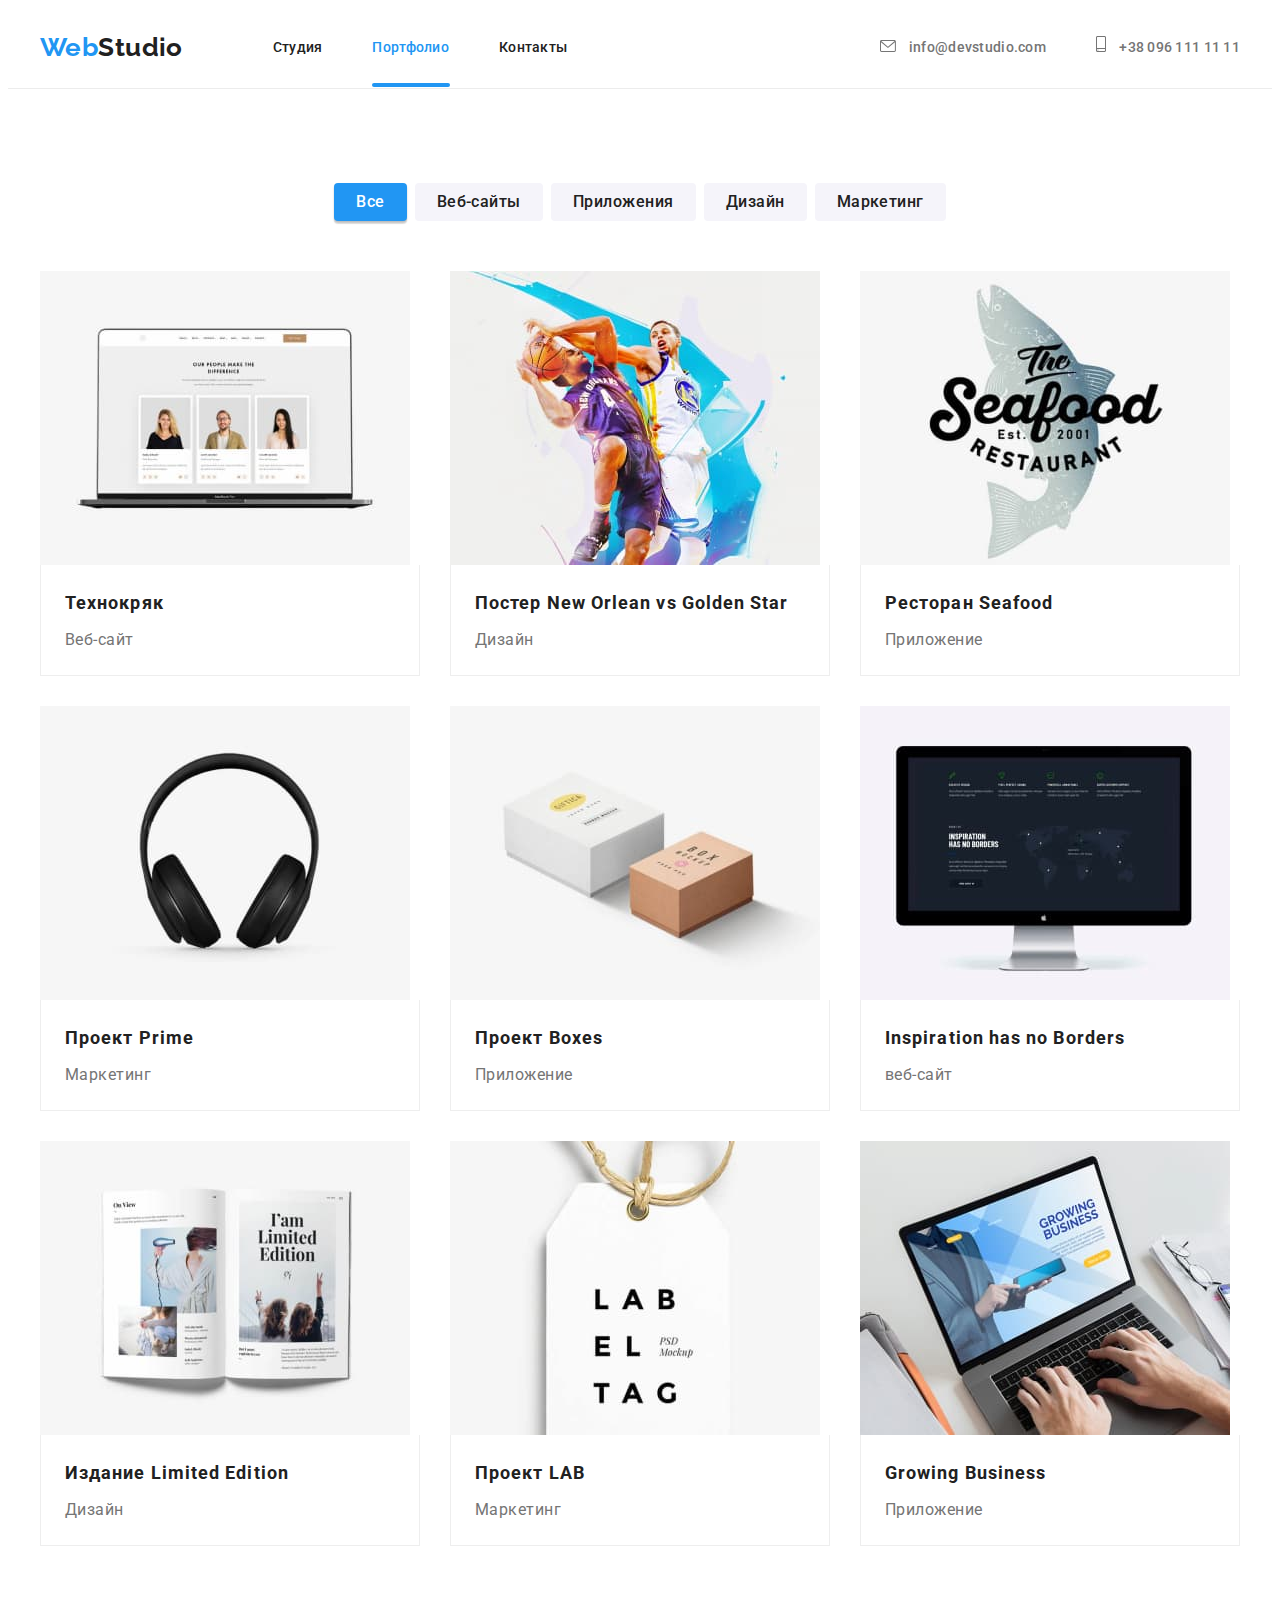
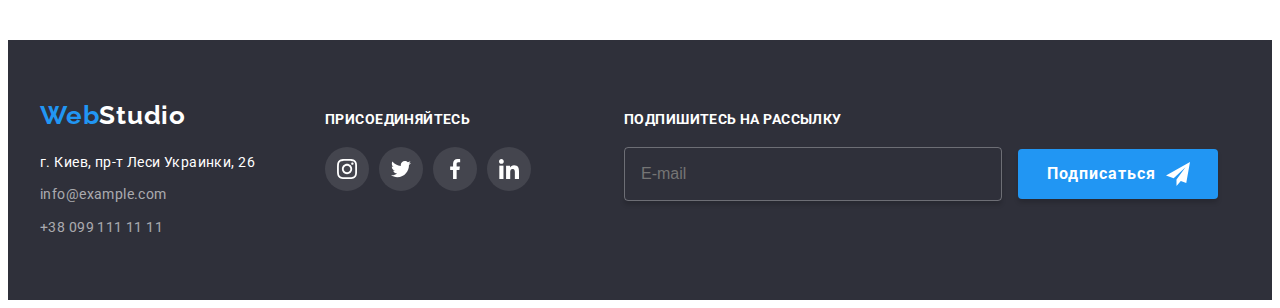
==== portfolio.html @ f678604f "добавляет работы 7 дз" ====
<!DOCTYPE html>
<html lang="ru">
  <head>
    <meta charset="UTF-8" />
    <meta http-equiv="X-UA-Compatible" content="IE=edge" />
    <meta name="viewport" content="width=device-width, initial-scale=1.0" />
    <title>Portfolio|Портфолио</title>
    <link rel="preconnect" href="https://fonts.gstatic.com" />
    <link
      href="https://fonts.googleapis.com/css2?family=Raleway:wght@700&family=Roboto:wght@400;500;700;900&display=swap"
      rel="stylesheet"
    />
    <link
      rel="stylesheet"
      href="https://cdnjs.cloudflare.com/ajax/libs/modern-normalize/1.0.0/modern-normalize.min.css"
      integrity="sha512-ISS7cAi1PEhQ8jnbJpJZMd29NlhNj4AWYyLOSp2CE/CsHxTCu+r+t0D2yoJudVrd0/8fTVPUVDzY5Tvli75u/g=="
      crossorigin="anonymous"
    />
    <link rel="stylesheet" href="css/main.min.css" />
  </head>
  <body>
    <!--заголовок портфолио-->
    <h1 class="visually-hidden-portfolio">Cкрытый заголовок Портфолио</h1>
    <!--шапка страницы портфолио-->
    <header class="header-main">
      <!--меню навигации-->
      <div class="container header-main__container">
        <nav class="header-main__nav">
          <a class="logo" lang="en" href="index.html"
            ><span class="logo-web">Web</span>Studio</a
          >
          <ul class="website-nav-list">
            <li class="website-nav-list__item">
              <a class="website-nav-list__link" href="index.html">Студия</a>
            </li>
            <li class="website-nav-list__item">
              <a
                class="website-nav-list__portfolio--link--current"
                href="portfolio.html"
                >Портфолио</a
              >
            </li>
            <li class="website-nav-list__item">
              <a class="website-nav-list__link" href="#address-portfolio"
                >Контакты</a
              >
            </li>
          </ul>
        </nav>
        <ul class="contacts-nav-list">
          <li class="contacts-nav-list__item">
            <a class="contacts-nav-list__link" href="mailto:info@devstudio.com"
              ><svg class="contacts-nav-list__icon" width="16" height="12">
                <use href="./images/sprite.svg#icon-mail"></use>
              </svg>
              info@devstudio.com</a
            >
          </li>
          <li class="contacts-nav-list__item">
            <a class="contacts-nav-list__link" href="tel:+380961111111">
              <svg class="contacts-nav-list__icon" width="10" height="16">
                <use href="./images/sprite.svg#icon-smartphone"></use>
              </svg>
              +38 096 111 11 11</a
            >
          </li>
        </ul>
      </div>
    </header>
    <!--Основной контент портфолио-->
    <main>
      <!--секция с кнопками-->
      <section class="section">
        <div class="container">
          <ul class="button-filter-list">
            <li class="button-filter-list__item">
              <button class="button-filter-list__button--current" type="button">
                Все
              </button>
            </li>
            <li class="button-filter-list__item">
              <button class="button-filter-list__button" type="button">
                Веб-сайты
              </button>
            </li>
            <li class="button-filter-list__item">
              <button class="button-filter-list__button" type="button">
                Приложения
              </button>
            </li>
            <li class="button-filter-list__item">
              <button class="button-filter-list__button" type="button">
                Дизайн
              </button>
            </li>
            <li class="button-filter-list__item">
              <button class="button-filter-list__button" type="button">
                Маркетинг
              </button>
            </li>
          </ul>
          <!--секция с проектами-->
          <ul class="project-list">
            <li class="project-list__item">
              <a class="project-list__link" href="">
                <div class="project-list__overlay">
                  <img
                    src="./images/portfolio1.jpg"
                    alt="сайт с визитками команды в ноутбуки"
                    width="370"
                  />
                  <p class="project-list__title">
                    Технокряк это современная площадка распространения
                    коронавируса. Компании используют эту платформу для
                    цифрового шпионажа и атак на защищённые сервера конкурентов.
                  </p>
                </div>
                <div class="project-list__content">
                  <h3 class="project-list__headline">Технокряк</h3>
                  <p class="project-list__tagline">Веб-сайт</p>
                </div></a
              >
            </li>
            <li class="project-list__item">
              <a class="project-list__link" href="">
                <div class="project-list__overlay">
                  <img
                    src="./images/portfolio2.jpg"
                    alt="дизайн постера игры в баскетбол"
                    width="370"
                  />
                  <p class="project-list__title">
                    Lorem ipsum, dolor sit amet consectetur adipisicing elit.
                    Natus recusandae dolore, expedita voluptatibus dignissimos
                    adipisci praesentium nesciunt dicta soluta inventore
                    voluptas aut consequuntur ducimus quae. Placeat natus nam
                    possimus corporis.
                  </p>
                </div>
                <div class="project-list__content">
                  <h3 class="project-list__headline">
                    Постер <span lang="en">New Orlean vs Golden Star</span>
                  </h3>
                  <p class="project-list__tagline">Дизайн</p>
                </div></a
              >
            </li>
            <li class="project-list__item">
              <a class="project-list__link" href="">
                <div class="project-list__overlay">
                  <img
                    src="./images/portfolio3.jpg"
                    alt="логотип приложения ресторан Морепродуктов"
                    width="370"
                  />
                  <p class="project-list__title">
                    Lorem ipsum, dolor sit amet consectetur adipisicing elit.
                    Natus recusandae dolore, expedita voluptatibus dignissimos
                    adipisci praesentium nesciunt dicta soluta inventore
                    voluptas aut consequuntur ducimus quae. Placeat natus nam
                    possimus corporis.
                  </p>
                </div>
                <div class="project-list__content">
                  <h3 class="project-list__headline">
                    Ресторан <span lang="en">Seafood</span>
                  </h3>
                  <p class="project-list__tagline">Приложение</p>
                </div></a
              >
            </li>
            <li class="project-list__item">
              <a class="project-list__link" href="">
                <div class="project-list__overlay">
                  <img
                    src="./images/portfolio4.jpg"
                    alt="Наушники"
                    width="370"
                  />
                  <p class="project-list__title">
                    Lorem ipsum, dolor sit amet consectetur adipisicing elit.
                    Natus recusandae dolore, expedita voluptatibus dignissimos
                    adipisci praesentium nesciunt dicta soluta inventore
                    voluptas aut consequuntur ducimus quae. Placeat natus nam
                    possimus corporis.
                  </p>
                </div>
                <div class="project-list__content">
                  <h3 class="project-list__headline">
                    Проект <span lang="en">Prime</span>
                  </h3>
                  <p class="project-list__tagline">Маркетинг</p>
                </div></a
              >
            </li>
            <li class="project-list__item">
              <a class="project-list__link" href="">
                <div class="project-list__overlay">
                  <img
                    src="./images/portfolio5.jpg"
                    alt="два ящика"
                    width="370"
                  />
                  <p class="project-list__title">
                    Lorem ipsum, dolor sit amet consectetur adipisicing elit.
                    Natus recusandae dolore, expedita voluptatibus dignissimos
                    adipisci praesentium nesciunt dicta soluta inventore
                    voluptas aut consequuntur ducimus quae. Placeat natus nam
                    possimus corporis.
                  </p>
                </div>
                <div class="project-list__content">
                  <h3 class="project-list__headline">
                    Проект <span lang="en">Boxes</span>
                  </h3>
                  <p class="project-list__tagline">Приложение</p>
                </div></a
              >
            </li>
            <li class="project-list__item">
              <a class="project-list__link" href="">
                <div class="project-list__overlay">
                  <img
                    src="./images/portfolio6.jpg"
                    alt="моноблок"
                    width="370"
                  />
                  <p class="project-list__title">
                    Lorem ipsum, dolor sit amet consectetur adipisicing elit.
                    Natus recusandae dolore, expedita voluptatibus dignissimos
                    adipisci praesentium nesciunt dicta soluta inventore
                    voluptas aut consequuntur ducimus quae. Placeat natus nam
                    possimus corporis.
                  </p>
                </div>
                <div class="project-list__content">
                  <h3 class="project-list__headline" lang="en">
                    Inspiration has no Borders
                  </h3>
                  <p class="project-list__tagline">веб-сайт</p>
                </div></a
              >
            </li>
            <li class="project-list__item">
              <a class="project-list__link" href="">
                <div class="project-list__overlay">
                  <img
                    src="./images/portfolio7.jpg"
                    alt="открытый журнал"
                    width="370"
                  />
                  <p class="project-list__title">
                    Lorem ipsum, dolor sit amet consectetur adipisicing elit.
                    Natus recusandae dolore, expedita voluptatibus dignissimos
                    adipisci praesentium nesciunt dicta soluta inventore
                    voluptas aut consequuntur ducimus quae. Placeat natus nam
                    possimus corporis.
                  </p>
                </div>
                <div class="project-list__content">
                  <h3 class="project-list__headline">
                    Издание <span lang="en">Limited Edition</span>
                  </h3>
                  <p class="project-list__tagline">Дизайн</p>
                </div></a
              >
            </li>
            <li class="project-list__item">
              <a class="project-list__link" href="">
                <div class="project-list__overlay">
                  <img src="./images/portfolio8.jpg" alt="бирка" width="370" />
                  <p class="project-list__title">
                    Lorem ipsum, dolor sit amet consectetur adipisicing elit.
                    Natus recusandae dolore, expedita voluptatibus dignissimos
                    adipisci praesentium nesciunt dicta soluta inventore
                    voluptas aut consequuntur ducimus quae. Placeat natus nam
                    possimus corporis.
                  </p>
                </div>
                <div class="project-list__content">
                  <h3 class="project-list__headline">
                    Проект <span lang="en">LAB</span>
                  </h3>
                  <p class="project-list__tagline">Маркетинг</p>
                </div></a
              >
            </li>
            <li class="project-list__item">
              <a class="project-list__link" href="">
                <div class="project-list__overlay">
                  <img
                    src="./images/portfolio9.jpg"
                    alt="мужчина работает на ноутбуке"
                    width="370"
                  />
                  <p class="project-list__title">
                    Lorem ipsum, dolor sit amet consectetur adipisicing elit.
                    Natus recusandae dolore, expedita voluptatibus dignissimos
                    adipisci praesentium nesciunt dicta soluta inventore
                    voluptas aut consequuntur ducimus quae. Placeat natus nam
                    possimus corporis.
                  </p>
                </div>
                <div class="project-list__content">
                  <h3 class="project-list__headline" lang="en">
                    Growing Business
                  </h3>
                  <p class="project-list__tagline">Приложение</p>
                </div></a
              >
            </li>
          </ul>
        </div>
      </section>
    </main>
    <!--подвал страницы портфолио-->
    <footer class="footer">
      <div class="container footer-container">
        <!--Адрес и контакты-->
        <address class="footer-address" id="address-portfolio">
          <a class="logo-white" lang="en" href="index.html"
            ><span class="logo-web">Web</span>Studio</a
          >
          <a
            class="footer-address__location"
            href="https://goo.gl/maps/ibRqbfUvFssrjPC37"
            target="_blank"
            rel="noreferrer noopener"
            >г. Киев, пр-т Леси Украинки, 26</a
          >
          <a class="footer-address__link" href="mailto:info@example.com"
            >info@example.com</a
          >
          <a class="footer-address__link" href="tel:+380991111111"
            >+38 099 111 11 11</a
          >
        </address>
        <div class="footer-social-container">
          <p class="footer-social-container__title">присоединяйтесь</p>
          <ul class="footer-social-container__list">
            <li class="footer-social-container__item">
              <a href="" class="footer-social-container__link">
                <svg class="footer-social-container__icon">
                  <use href="./images/sprite.svg#icon-instagram"></use>
                </svg>
              </a>
            </li>
            <li class="footer-social-container__item">
              <a href="" class="footer-social-container__link">
                <svg class="footer-social-container__icon">
                  <use href="./images/sprite.svg#icon-twitter"></use>
                </svg>
              </a>
            </li>
            <li class="footer-social-container__item">
              <a href="" class="footer-social-container__link">
                <svg class="footer-social-container__icon">
                  <use href="./images/sprite.svg#icon-facebook"></use>
                </svg>
              </a>
            </li>
            <li class="footer-social-container__item">
              <a href="" class="footer-social-container__link">
                <svg class="footer-social-container__icon">
                  <use href="./images/sprite.svg#icon-linkedin"></use>
                </svg>
              </a>
            </li>
          </ul>
        </div>
        <div class="footer-subscribe-container">
          <p class="footer-subscribe-container__title">
            Подпишитесь на рассылку
          </p>
          <div class="footer-subscribe-container__form--container">
            <form class="footer-subscribe-container__form">
              <input
                class="footer-subscribe-container__input"
                type="email"
                name="email"
                id="email"
                placeholder="E-mail"
              />
              <button
                class="footer-subscribe-container__button--subscribe"
                type="submit"
              >
                Подписаться<svg
                  class="footer-subscribe-container__icon--send"
                  width="24"
                  height="24"
                >
                  <use href="./images/sprite.svg#icon-send"></use>
                </svg>
              </button>
            </form>
          </div>
        </div>
      </div>
    </footer>
  </body>
</html>
---- css/main.min.css ----
:root{--title-text-color: #212121;--title-text-color-secondary: #ffffff;--primary-text-color: #757575;--accent-text-color: #2196f3;--icon-color: #afb1b8}h1,h2,h3,h4,h5,h6,p,ul{margin-top:0;margin-bottom:0;padding-left:0}ul{list-style:none}a{text-decoration:none}img{display:block}address{font-style:normal}body{background-color:#ffffff;color:var(--primary-text-color);font-family:'Roboto', sans-serif;font-family:'Raleway', sans-serif;letter-spacing:0.03em;font-size:14px;line-height:1.7}.section{padding-top:94px;padding-bottom:94px}.visually-hidden{position:absolute !important;clip:rect(1px 1px 1px 1px);clip:rect(1px, 1px, 1px, 1px);padding:0 !important;border:0 !important;height:1px !important;width:1px !important;overflow:hidden}.container{margin-left:auto;margin-right:auto;padding-left:15px;padding-right:15px;width:1200px}.header-main{color:var(--title-text-color-secondary);display:flex;align-items:center;border-bottom:1px solid #ececec;padding-top:24px;padding-bottom:25px}.header-main__container{display:flex;align-items:center;justify-content:space-between}.header-main__nav{display:flex;align-items:center}.website-nav-list{display:flex;align-items:center}.website-nav-list__item:not(:last-child){margin-right:50px}.website-nav-list__link{font-family:'Roboto', sans-serif;font-weight:500;font-size:14px;line-height:1.14;letter-spacing:0.02em;color:var(--title-text-color);position:relative;padding-top:32px;padding-bottom:32px;transition:color 250ms cubic-bezier(0.4, 0, 0.2, 1)}.website-nav-list__link:hover,.website-nav-list__link:focus{color:var(--accent-text-color)}.website-nav-list__link--current{font-family:'Roboto', sans-serif;font-weight:500;font-size:14px;line-height:1.14;letter-spacing:0.02em;color:var(--accent-text-color);position:relative;padding-top:32px;padding-bottom:32px}.website-nav-list__link--current::after{content:'';display:block;position:absolute;bottom:0;left:0;background-color:var(--accent-text-color);width:48px;height:4px;border:0;border-radius:2px}.website-nav-list__portfolio--link--current{font-family:'Roboto', sans-serif;font-weight:500;font-size:14px;line-height:1.14;letter-spacing:0.02em;color:var(--accent-text-color);position:relative;padding-top:32px;padding-bottom:32px}.website-nav-list__portfolio--link--current::after{content:'';display:block;position:absolute;bottom:0;left:0;background-color:var(--accent-text-color);width:78px;height:4px;border:0;border-radius:2px}.logo-web{color:var(--accent-text-color)}.logo{color:var(--title-text-color);font-family:'Raleway', sans-serif;font-weight:700;font-size:26px;line-height:1.19;margin-right:90px;transition:color 250ms cubic-bezier(0.4, 0, 0.2, 1)}.logo:hover,.logo:focus{color:var(--accent-text-color)}.backdrop{position:fixed;top:0;left:0;width:100%;height:100%;background-color:rgba(0,0,0,0.2);z-index:100;transition:opacity 250ms cubic-bezier(0.4, 0, 0.2, 1),visibility 250ms cubic-bezier(0.4, 0, 0.2, 1)}.is-hidden{opacity:0;visibility:hidden;pointer-events:none}.contacts-nav-list{display:flex;align-items:center}.contacts-nav-list__item:last-child{margin-left:50px}.contacts-nav-list__link{font-family:'Roboto', sans-serif;font-weight:500;font-size:14px;line-height:1.14;letter-spacing:0.02em;color:var(--primary-text-color);transition:color 250ms cubic-bezier(0.4, 0, 0.2, 1)}.contacts-nav-list__link:hover,.contacts-nav-list__link:focus{color:var(--accent-text-color)}.contacts-nav-list__icon{margin-right:10px;fill:currentColor;transition:fill 250ms cubic-bezier(0.4, 0, 0.2, 1)}.contacts-nav-list__icon:hover,.contacts-nav-list__icon:focus{fill:var(--accent-text-color)}.feature-list{display:flex}.feature-list__item:not(:last-child){margin-right:30px}.feature-list__item:not(:last-child){width:270px}.feature-list__title{font-family:'Roboto', sans-serif;font-weight:700;font-size:14px;line-height:1.14;letter-spacing:0.03em;text-transform:uppercase;color:var(--title-text-color);margin-top:0;margin-bottom:10px}.feature-list__text{font-family:'Roboto', sans-serif;font-weight:400;font-size:14px;line-height:1.71;letter-spacing:0.03em;color:var(--primary-text-color)}.feature-list__link{display:flex;align-items:center;justify-content:center;width:270px;height:120px;background:#f5f4fa;border-radius:4px;margin-bottom:30px}.feature-list__icon{width:70px;height:70px}.footer-address__location{font-family:'Roboto', sans-serif;font-weight:400;font-size:14px;line-height:1.71;letter-spacing:0.03em;color:var(--title-text-color-secondary);transition:color 250ms cubic-bezier(0.4, 0, 0.2, 1)}.footer-address__location:hover,.footer-address__location:focus{color:var(--accent-text-color)}.footer-address__link{font-family:'Roboto', sans-serif;font-weight:400;font-size:14px;line-height:1.71;letter-spacing:0.03em;color:rgba(255,255,255,0.6);display:block;margin-top:9px;margin-bottom:0px;transition:color 250ms cubic-bezier(0.4, 0, 0.2, 1)}.footer-address__link:hover,.footer-address__link:focus{color:var(--accent-text-color)}.logo-white{font-family:'Raleway', sans-serif;font-weight:700;font-size:26px;line-height:1.19;letter-spacing:0.03em;color:var(--title-text-color-secondary);display:block;margin-top:0px;margin-bottom:20px;transition:color 250ms cubic-bezier(0.4, 0, 0.2, 1)}.logo-white:hover,.logo-white:focus{color:var(--accent-text-color)}.footer-container{display:flex;align-items:baseline}.footer-social-container{margin-left:70px}.footer-social-container__title{font-family:Roboto;font-weight:700;font-size:14px;line-height:16px;letter-spacing:0.03em;text-transform:uppercase;color:#ffffff;margin-bottom:20px}.footer-social-container__list{display:flex;justify-content:space-between}.footer-social-container__item{margin-right:10px}.footer-social-container__item:last-child{margin-right:0}.footer-social-container__link{display:flex;align-items:center;justify-content:center;width:44px;height:44px;border-radius:50%;background-color:rgba(255,255,255,0.1);transition:background-color 250ms cubic-bezier(0.4, 0, 0.2, 1)}.footer-social-container__link:hover,.footer-social-container__link:focus{background-color:var(--accent-text-color)}.footer-social-container__link:hover:hover .social-icon,.footer-social-container__link:hover:focus .social-icon,.footer-social-container__link:focus:hover .social-icon,.footer-social-container__link:focus:focus .social-icon{fill:var(--title-text-color-secondary)}.footer-social-container__icon{width:20px;height:20px;fill:#ffffff;transition:fill 250ms cubic-bezier(0.4, 0, 0.2, 1)}.footer{background-color:#2f303a;padding-bottom:60px;padding-top:60px}.section-hero{background:#c4c4c4;padding-top:200px;padding-bottom:200px;text-align:center;max-width:1600px;height:600px;margin-left:auto;margin-right:auto;background-position:center;background-size:cover;background-image:linear-gradient(to right, rgba(47,48,58,0.4), rgba(47,48,58,0.4)),url(../images/imghero.jpg)}.section-hero__title{font-family:'Roboto', sans-serif;font-weight:900;font-size:44px;line-height:1.36;letter-spacing:0.06em;text-transform:uppercase;color:var(--title-text-color-secondary);margin-right:auto;margin-left:auto;margin-top:auto;margin-bottom:30px;width:696px}.section-hero__button{font-family:'Roboto', sans-serif;font-weight:700;font-size:16px;line-height:1.87;display:inline-block;letter-spacing:0.06em;cursor:pointer;border-radius:4px;border:none;min-width:200px;padding:10px 32px;color:var(--title-text-color-secondary);background-color:var(--accent-text-color);transition:background-color 250ms cubic-bezier(0.4, 0, 0.2, 1)}.section-hero__button:hover,.section-hero__button:focus{background-color:#188ce8;box-shadow:0px 4px 4px rgba(0,0,0,0.15)}.modal{position:absolute;top:50%;left:50%;transform:translate(-50%, -50%);width:528px;height:581px;padding:40px;background-color:var(--title-text-color-secondary);box-shadow:0px 1px 3px rgba(0,0,0,0.12),0px 1px 1px rgba(0,0,0,0.14),0px 2px 1px rgba(0,0,0,0.2);border-radius:4px}.modal__close--button{position:absolute;align-items:center;top:8px;right:8px;cursor:pointer;border:1px solid rgba(0,0,0,0.1);background-color:var(--title-text-color-secondary);width:30px;height:30px;border-radius:50%;padding:5px 5px 5px 5px}.modal__icon--close{width:18px;height:18px;fill:var(--title-text-color);transition:fill 250ms cubic-bezier(0.4, 0, 0.2, 1)}.modal__close--button:hover .modal__icon--close,.modal__close--button:focus .modal__icon--close{fill:var(--accent-text-color)}.modal__form{display:flex;flex-direction:column}.modal__input{width:100%;height:40px;border:1px solid rgba(33,33,33,0.2);border-radius:4px;padding-left:42px;font-size:12px;line-height:1.16;letter-spacing:0.01em;color:var(--title-text-color);background-color:var(--title-text-color-secondary);transition:border-color var(--accent-text-color)}.modal__input:focus{border-color:var(--accent-text-color);outline:none}.modal__head{font-family:'Roboto', sans-serif;font-weight:700;font-size:20px;line-height:1.15;text-align:center;letter-spacing:0.03em;color:#212121;margin-bottom:12px}.modal__field{font-family:'Roboto', sans-serif;font-weight:400;font-size:12px;line-height:1.16;letter-spacing:0.01em;color:var(--primary-text-color);margin-bottom:10px}.modal__wrapper{position:relative;display:block;margin-top:4px}.modal__icon{position:absolute;top:50%;left:15px;transform:translateY(-50%);fill:var(--title-text-color);transition:fill 250ms cubic-bezier(0.4, 0, 0.2, 1)}.modal__input:focus+.modal__icon{fill:var(--accent-text-color)}.modal__comments{width:100%;height:120px;resize:none;padding:12px 16px;margin-top:4px;border:1px solid rgba(33,33,33,0.2);border-radius:4px;transition:border-color 250ms cubic-bezier(0.4, 0, 0.2, 1)}.modal__comments:focus{border-color:var(--accent-text-color);outline:none}.modal__comments::placeholder{font-family:'Roboto', sans-serif;font-weight:400;font-size:14px;line-height:1.14;letter-spacing:0.01em;color:rgba(117,117,117,0.5)}.modal__checkbox--policy{margin:auto;margin-top:10px;font-family:'Roboto', sans-serif;font-weight:400;font-size:14px;line-height:1.71;letter-spacing:0.03em;color:var(--primary-text-color)}.modal__checkbox--policy::before{content:'';display:inline-block;vertical-align:middle;width:16px;height:15px;outline:1px solid var(--title-text-color);cursor:pointer;margin-right:9px;border-radius:2px;transition:outline 250ms cubic-bezier(0.4, 0, 0.2, 1)}.modal__checkbox:checked+.modal__checkbox--policy::before{background-image:url(../images/icon-check.svg);outline-color:var(--title-text-color-secondary)}.modal__checkbox:focus+.modal__checkbox--policy::before{outline:1px solid var(--accent-text-color)}.modal__link{text-decoration:underline;color:var(--accent-text-color);transition:outline 250ms cubic-bezier(0.4, 0, 0.2, 1)}.modal__link:focus{outline:1px solid var(--accent-text-color)}.modal__submit--button{font-family:'Roboto', sans-serif;font-weight:700;font-size:16px;line-height:1.87;align-self:center;margin-top:30px;width:200px;height:50px;letter-spacing:0.06em;cursor:pointer;border-radius:4px;border-color:transparent;color:var(--title-text-color-secondary);background-color:var(--accent-text-color);transition:background-color 250ms cubic-bezier(0.4, 0, 0.2, 1),outline 250ms cubic-bezier(0.4, 0, 0.2, 1)}.modal__submit--button:hover,.modal__submit--button:focus{background-color:#188ce8;outline:1px solid var(--accent-text-color)}.button-filter-list{display:flex;justify-content:center;margin-bottom:50px;color:var(--title-text-color)}.button-filter-list__item:not(:last-child){margin-right:8px}.button-filter-list__button{font-family:'Roboto', sans-serif;font-weight:500;font-size:16px;line-height:1.62;text-align:center;letter-spacing:0.03em;cursor:pointer;color:var(--title-text-color);background-color:#f5f4fa;display:inline-block;border-radius:4px;border:none;padding:6px 22px;transition:background-color 250ms cubic-bezier(0.4, 0, 0.2, 1),color 250ms cubic-bezier(0.4, 0, 0.2, 1),box-shadow 250ms cubic-bezier(0.4, 0, 0.2, 1)}.button-filter-list__button:hover,.button-filter-list__button:focus{color:var(--title-text-color-secondary);background-color:var(--accent-text-color);box-shadow:0px 3px 1px rgba(0,0,0,0.1),0px 1px 2px rgba(0,0,0,0.08),0px 2px 2px rgba(0,0,0,0.12)}.button-filter-list__button--current{font-family:'Roboto', sans-serif;font-weight:500;font-size:16px;line-height:1.62;text-align:center;letter-spacing:0.03em;cursor:pointer;background:#f5f4fa;display:inline-block;border-radius:4px;border:none;padding:6px 22px;color:var(--title-text-color-secondary);background-color:var(--accent-text-color);box-shadow:0px 3px 1px rgba(0,0,0,0.1),0px 1px 2px rgba(0,0,0,0.08),0px 2px 2px rgba(0,0,0,0.12)}.project-list{display:flex;flex-wrap:wrap;margin-left:-30px;margin-top:-30px}.project-list__item{flex-basis:calc((100% - 90px) / 3);margin-left:30px;margin-top:30px}.project-list__link{background-color:#ffffff;display:block;transition:box-shadow 250ms cubic-bezier(0.4, 0, 0.2, 1)}.project-list__link:hover,.project-list__link:focus{box-shadow:0px 1px 1px rgba(0,0,0,0.12),0px 4px 4px rgba(0,0,0,0.06),1px 4px 6px rgba(0,0,0,0.16)}.project-list__overlay{position:relative;overflow:hidden}.project-list__title{position:absolute;top:0;left:0;width:100%;height:100%;padding:63px 24px;background-color:rgba(33,150,243,0.9);color:var(--title-text-color-secondary);font-family:'Roboto', sans-serif;font-weight:400;font-size:18px;line-height:1.55;letter-spacing:0.03em;overflow:auto;transform:translateY(100%);transition:transform 250ms cubic-bezier(0.4, 0, 0.2, 1)}.project-list__link:hover .project-list__title,.project-list__link:focus .project-list__title{transform:translateY(0%)}.project-list__content{padding:20px 24px;border-bottom:1px solid #eeeeee;border-left:1px solid #eeeeee;border-right:1px solid #eeeeee}.project-list__headline{font-family:'Roboto', sans-serif;font-weight:700;font-size:18px;line-height:2;letter-spacing:0.06em;color:var(--title-text-color)}.project-list__tagline{margin-top:4px;font-family:'Roboto', sans-serif;font-weight:400;font-size:16px;line-height:1.87;letter-spacing:0.03em;color:var(--primary-text-color)}.section-client__title{font-family:'Roboto', sans-serif;font-weight:700;font-size:36px;line-height:1.16;text-align:center;letter-spacing:0.03em;color:var(--title-text-color);margin-top:0px;margin-bottom:50px}.section-client__list{display:flex;justify-content:center}.section-client__company--item{margin-right:30px}.section-client__company--item:last-child{margin-right:0}.section-client__company--icon{display:flex;align-items:center;justify-content:center;width:170px;height:92px;border:1px solid var(--icon-color);border-radius:4px;fill:var(--icon-color);transition:fill 250ms cubic-bezier(0.4, 0, 0.2, 1),border 250ms cubic-bezier(0.4, 0, 0.2, 1)}.section-client__company--icon:hover,.section-client__company--icon:focus{fill:var(--accent-text-color);border:1px solid var(--accent-text-color)}.section-team-card{padding-top:30px;padding-bottom:30px;padding-left:32px;padding-right:32px}.section-team-card__title{font-family:'Roboto', sans-serif;font-weight:500;font-size:16px;line-height:1.18;text-align:center;letter-spacing:0.03em;color:var(--title-text-color);margin-top:0;margin-bottom:0}.section-team-card__profession{font-family:'Roboto', sans-serif;font-weight:400;font-size:16px;line-height:1.18;text-align:center;letter-spacing:0.03em;color:var(--primary-text-color);margin-top:10px;margin-bottom:16px}.section-team-card__social--list{display:flex;justify-content:space-between}.section-team-card__link{display:flex;align-items:center;justify-content:center;width:44px;height:44px;border-radius:50%;background:#ffffff;transition:backgraund 250ms cubic-bezier(0.4, 0, 0.2, 1)}.section-team-card__link:hover,.section-team-card__link:focus{background:var(--accent-text-color)}.section-team-card__icon{width:20px;height:20px;fill:var(--icon-color);transition:fill 250ms cubic-bezier(0.4, 0, 0.2, 1)}.section-team-card__link:hover .section-team-card__icon,.section-team-card__link :focus .section-team-card__icon{fill:var(--title-text-color-secondary)}.section-team{background-color:#f5f4fa}.section-team__title{font-family:'Roboto', sans-serif;font-weight:700;font-size:36px;line-height:1.16;text-align:center;letter-spacing:0.03em;color:var(--title-text-color);margin-top:0px;margin-bottom:50px}.section-team__list{display:flex}.section-team__item{box-shadow:0px 1px 3px rgba(0,0,0,0.12),0px 1px 1px rgba(0,0,0,0.14),0px 2px 1px rgba(0,0,0,0.2);border-radius:0px 0px 4px 4px;background-color:#ffffff}.section-team__item:not(:last-child){margin-right:30px}.footer-subscribe-container{margin-left:93px}.footer-subscribe-container__title{font-family:Roboto;font-weight:700;font-size:14px;line-height:16px;letter-spacing:0.03em;text-transform:uppercase;color:#ffffff;margin-bottom:20px}.footer-subscribe-container__input{width:358px;height:50px;border:1px solid rgba(255,255,255,0.3);border-radius:4px;color:rgba(255,255,255,0.6);font-size:16px;line-height:1.25;background-color:rgba(33,150,243,0);padding-left:16px;margin-right:12px;box-shadow:0px 4px 4px 0px rgba(0,0,0,0.15)}.footer-subscribe-container__input:hover,.footer-subscribe-container__input:focus{outline:none}.footer-subscribe-container__button--subscribe{display:inline-flex;align-items:center;justify-content:center;width:200px;height:50px;background-color:var(--accent-text-color);color:var(--title-text-color-secondary);text-align:center;font-family:Roboto;font-size:16px;font-weight:700;line-height:1.87;letter-spacing:0.06em;border:0;border-radius:4px;box-shadow:0px 4px 4px 0px rgba(0,0,0,0.15);cursor:pointer;transition:background-color 250ms cubic-bezier(0.4, 0, 0.2, 1)}.footer-subscribe-container__button--subscribe:hover,.footer-subscribe-container__button--subscribe:focus{background-color:#188ce8}.footer-subscribe-container__icon--send{fill:var(--title-text-color-secondary);margin-left:10px}.we-make{padding-top:0px}.we-make__title{font-family:'Roboto', sans-serif;font-weight:700;font-size:36px;line-height:1.16;text-align:center;letter-spacing:0.03em;color:var(--title-text-color);margin-top:0px;margin-bottom:50px}.we-make__list{display:flex}.we-make__item{position:relative}.we-make__item:not(:last-child){margin-right:30px}.we-make__text{position:absolute;bottom:0;display:flex;align-items:center;justify-content:center;width:370px;height:70px;font-family:'Roboto', sans-serif;font-weight:700;font-size:14px;line-height:1.14;text-align:center;letter-spacing:0.03em;text-transform:uppercase;color:var(--title-text-color-secondary);background-color:rgba(47,48,58,0.8)}.visually-hidden-portfolio{position:absolute;width:1px;height:1px;margin:-1px;border:none;padding:0;white-space:nowrap;clip-path:inset(100%);clip:rect(0 0 0 0);overflow:hidden}
/*# sourceMappingURL=main.min.css.map */
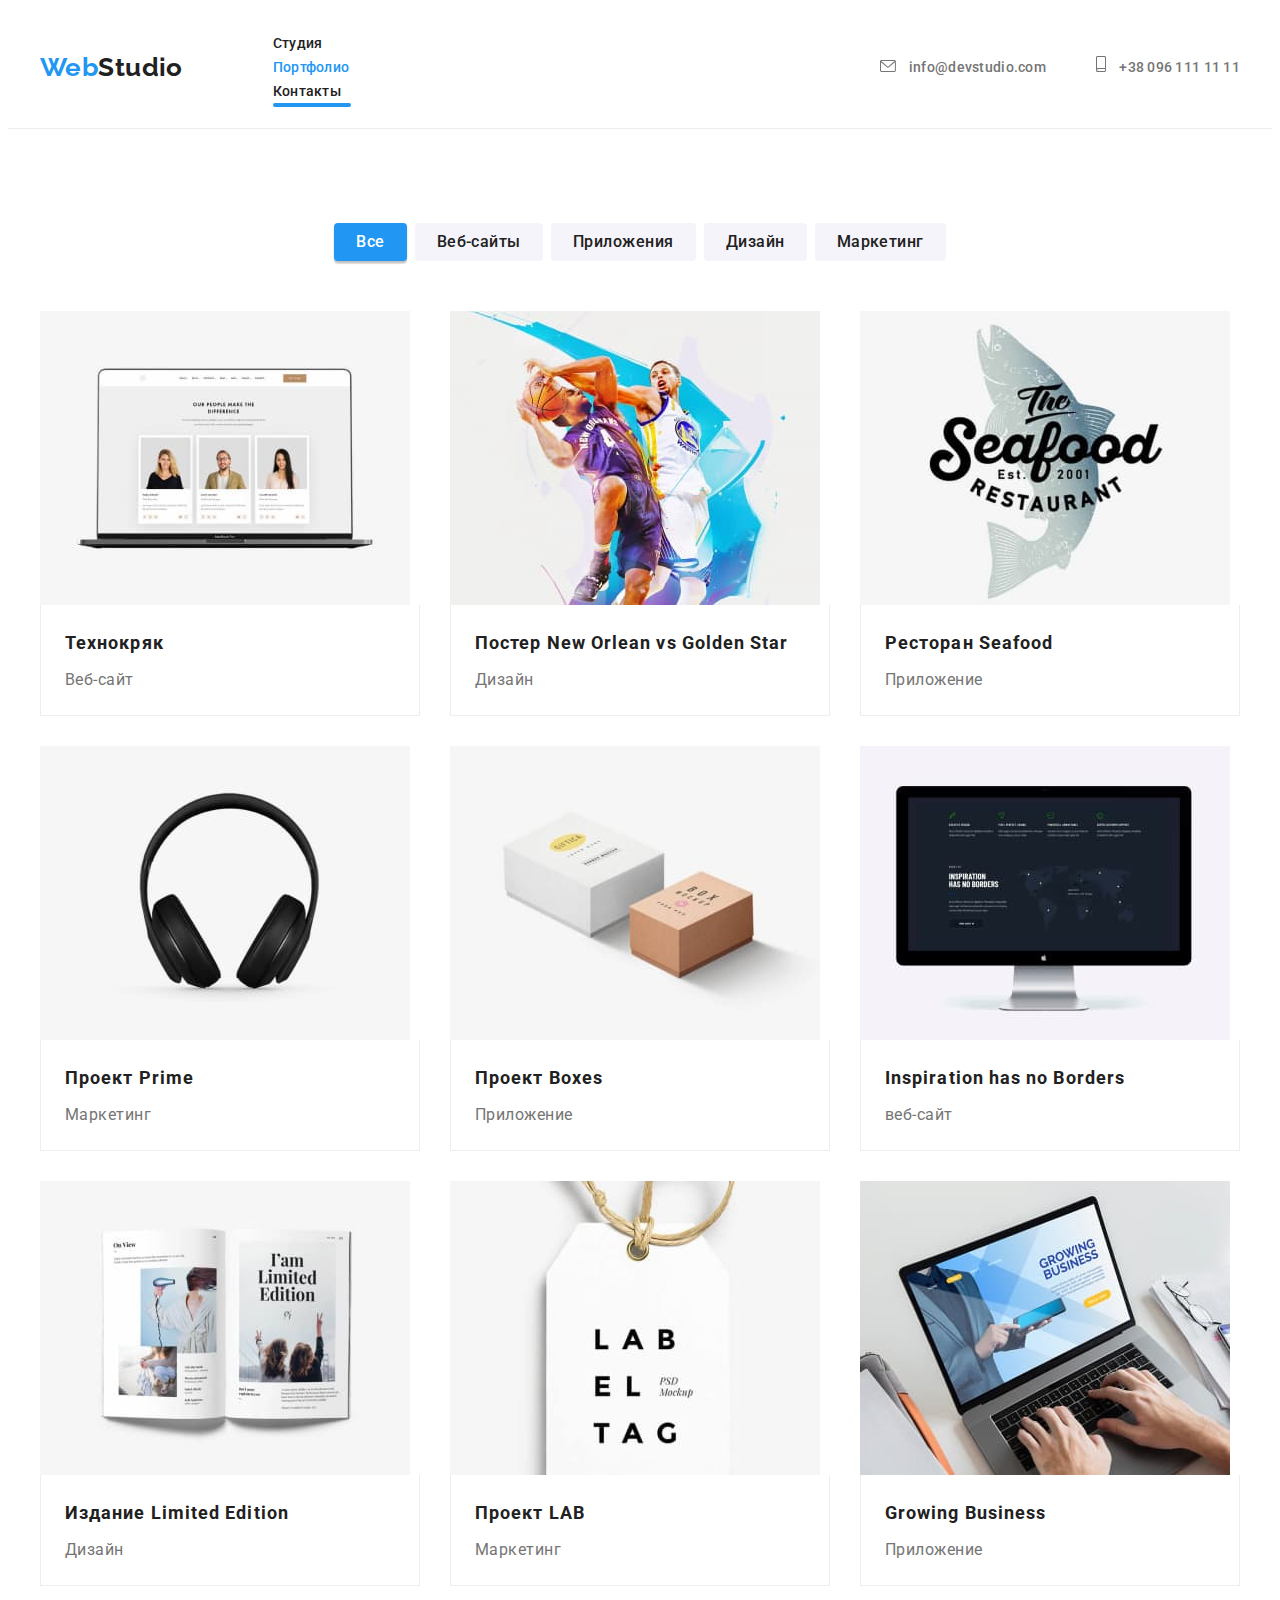
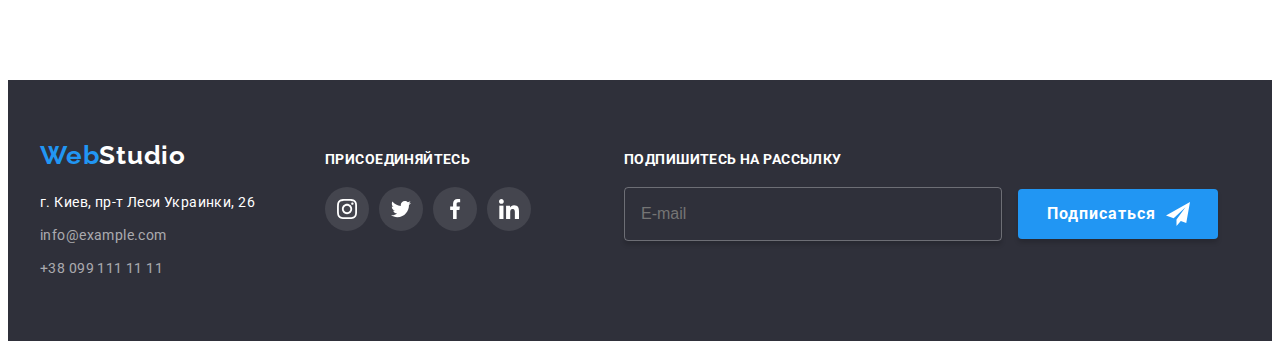
==== commit 15a2b345: "проба через styles" ====
--- a/portfolio.html
+++ b/portfolio.html
@@ -16,7 +16,7 @@
       integrity="sha512-ISS7cAi1PEhQ8jnbJpJZMd29NlhNj4AWYyLOSp2CE/CsHxTCu+r+t0D2yoJudVrd0/8fTVPUVDzY5Tvli75u/g=="
       crossorigin="anonymous"
     />
-    <link rel="stylesheet" href="css/main.min.css" />
+    <link rel="stylesheet" href="css/styles.css" />
   </head>
   <body>
     <!--заголовок портфолио-->
--- a/css/styles.css
+++ b/css/styles.css
@@ -0,0 +1,991 @@
+/* цвет заголовка текста чорный #212121 */
+/* цвет заголовка текста вторичный белый #ffffff */
+/* цвет основного текста серый #757575 */
+/* цвет акцента текста синий #2196f3 */
+/* цвет основной иконки серый #afb1b8*/
+:root {
+  --title-text-color: #212121;
+  --title-text-color-secondary: #ffffff;
+  --primary-text-color: #757575;
+  --accent-text-color: #2196f3;
+  --icon-color: #afb1b8;
+}
+h1,
+h2,
+h3,
+h4,
+h5,
+h6,
+p,
+ul {
+  margin-top: 0;
+  margin-bottom: 0;
+  padding-left: 0;
+}
+img {
+  display: block;
+}
+body {
+  background-color: #ffffff;
+  color: var(--primary-text-color);
+  font-family: 'Roboto', sans-serif;
+  font-family: 'Raleway', sans-serif;
+  letter-spacing: 0.03em;
+  font-size: 14px;
+  line-height: 1.7;
+}
+ul {
+  list-style: none;
+}
+a {
+  text-decoration: none;
+}
+.section {
+  padding-top: 94px;
+  padding-bottom: 94px;
+}
+.visually-hidden {
+  position: absolute !important;
+  clip: rect(1px 1px 1px 1px); /* IE6, IE7 */
+  clip: rect(1px, 1px, 1px, 1px);
+  padding: 0 !important;
+  border: 0 !important;
+  height: 1px !important;
+  width: 1px !important;
+  overflow: hidden;
+}
+
+/* header */
+
+/* top line bg */
+/* ===============НАЧАЛО ШАПКИ===============*/
+.header-main {
+  color: var(--title-text-color-secondary);
+  display: flex;
+  align-items: center;
+  border-bottom: 1px solid #ececec;
+  padding-top: 24px;
+  padding-bottom: 25px;
+}
+
+/* WebStudio */
+
+.container {
+  margin-left: auto;
+  margin-right: auto;
+  padding-left: 15px;
+  padding-right: 15px;
+  width: 1200px;
+}
+.header-main__container {
+  display: flex;
+  align-items: center;
+  justify-content: space-between;
+}
+.header-main__nav {
+  display: flex;
+  align-items: center;
+}
+
+.contacts-nav-list {
+  display: flex;
+  align-items: center;
+}
+.contacts-nav-list__item:last-child {
+  margin-left: 50px;
+}
+
+.logo-web {
+  color: var(--accent-text-color);
+}
+.logo {
+  color: var(--title-text-color);
+  font-family: 'Raleway', sans-serif;
+  font-weight: 700;
+  font-size: 26px;
+  line-height: 1.19;
+  margin-right: 90px;
+  transition: color 250ms cubic-bezier(0.4, 0, 0.2, 1);
+}
+.logo:hover,
+.logo:focus {
+  color: var(--accent-text-color);
+}
+
+/* Menu Nav */
+
+.website-nav-list__link {
+  font-family: 'Roboto', sans-serif;
+  font-weight: 500;
+  font-size: 14px;
+  line-height: 1.14;
+  letter-spacing: 0.02em;
+  color: var(--title-text-color);
+  position: relative;
+  padding-top: 32px;
+  padding-bottom: 32px;
+  transition: color 250ms cubic-bezier(0.4, 0, 0.2, 1);
+}
+.website-nav-list__link--current {
+  font-family: 'Roboto', sans-serif;
+  font-weight: 500;
+  font-size: 14px;
+  line-height: 1.14;
+  letter-spacing: 0.02em;
+  color: var(--accent-text-color);
+  position: relative;
+  padding-top: 32px;
+  padding-bottom: 32px;
+}
+.website-nav-list__portfolio--link--current {
+  font-family: 'Roboto', sans-serif;
+  font-weight: 500;
+  font-size: 14px;
+  line-height: 1.14;
+  letter-spacing: 0.02em;
+  color: var(--accent-text-color);
+  position: relative;
+  padding-top: 32px;
+  padding-bottom: 32px;
+}
+.website-nav-list__link:hover,
+.website-nav-list__link:focus {
+  color: var(--accent-text-color);
+}
+.contacts-nav-list__link {
+  font-family: 'Roboto', sans-serif;
+  font-weight: 500;
+  font-size: 14px;
+  line-height: 1.14;
+  letter-spacing: 0.02em;
+  color: var(--primary-text-color);
+  transition: color 250ms cubic-bezier(0.4, 0, 0.2, 1);
+  /* color: red; */
+}
+.contacts-nav-list__link:hover,
+.contacts-nav-list__link:focus {
+  color: var(--accent-text-color);
+}
+.contacts-nav-list__icon {
+  margin-right: 10px;
+  fill: currentColor;
+  transition: fill 250ms cubic-bezier(0.4, 0, 0.2, 1);
+}
+.contacts-nav-list__icon:hover,
+.contacts-nav-list__icon:focus {
+  fill: var(--accent-text-color);
+}
+
+.website-nav-list__link--current::after {
+  content: '';
+  display: block;
+  position: absolute;
+  bottom: 0;
+  left: 0;
+  background-color: var(--accent-text-color);
+  width: 48px;
+  height: 4px;
+  border: 0;
+  border-radius: 2px;
+}
+.website-nav-list__portfolio--link--current::after {
+  content: '';
+  display: block;
+  position: absolute;
+  bottom: 0;
+  left: 0;
+  background-color: var(--accent-text-color);
+  width: 78px;
+  height: 4px;
+  border: 0;
+  border-radius: 2px;
+}
+/* ===============КОНЕЦ ШАПКИ===============*/
+
+/* ==============НАЧАЛО ОСНОВНОГО КОНТЕНТА MAIN INDEX.HTML===============*/
+/* main content*/
+.section-hero {
+  background: #c4c4c4;
+  padding-top: 200px;
+  padding-bottom: 200px;
+  text-align: center;
+  max-width: 1600px;
+  height: 600px;
+  margin-left: auto;
+  margin-right: auto;
+  background-position: center;
+  background-size: cover;
+  background-image: linear-gradient(
+      to right,
+      rgba(47, 48, 58, 0.4),
+      rgba(47, 48, 58, 0.4)
+    ),
+    url(../images/imghero.jpg);
+}
+
+.section-hero__title {
+  font-family: 'Roboto', sans-serif;
+  font-weight: 900;
+  font-size: 44px;
+  line-height: 1.36;
+  letter-spacing: 0.06em;
+  text-transform: uppercase;
+  color: var(--title-text-color-secondary);
+  margin-right: auto;
+  margin-left: auto;
+  margin-top: auto;
+  margin-bottom: 30px;
+  width: 696px;
+}
+.section-hero__button {
+  font-family: 'Roboto', sans-serif;
+  font-weight: 700;
+  font-size: 16px;
+  line-height: 1.87;
+  display: inline-block;
+  letter-spacing: 0.06em;
+  cursor: pointer;
+  border-radius: 4px;
+  border: none;
+  min-width: 200px;
+  padding: 10px 32px;
+  color: var(--title-text-color-secondary);
+  background-color: var(--accent-text-color);
+  transition: background-color 250ms cubic-bezier(0.4, 0, 0.2, 1);
+}
+.section-hero__button:hover,
+.section-hero__button:focus {
+  background-color: #188ce8;
+  box-shadow: 0px 4px 4px rgba(0, 0, 0, 0.15);
+}
+
+/* main content text */
+/* Секция особенностей */
+.feature-list {
+  display: flex;
+}
+.feature-list__item:not(:last-child) {
+  margin-right: 30px;
+}
+.feature-list__item {
+  width: 270px;
+}
+
+.feature-list__title {
+  font-family: 'Roboto', sans-serif;
+  font-weight: 700;
+  font-size: 14px;
+  line-height: 1.14;
+  letter-spacing: 0.03em;
+  text-transform: uppercase;
+  color: var(--title-text-color);
+  margin-top: 0;
+  margin-bottom: 10px;
+}
+.feature-list__text {
+  font-family: 'Roboto', sans-serif;
+  font-weight: 400;
+  font-size: 14px;
+  line-height: 1.71;
+  letter-spacing: 0.03em;
+  color: var(--primary-text-color);
+}
+.feature-list__link {
+  display: flex;
+  align-items: center;
+  justify-content: center;
+  width: 270px;
+  height: 120px;
+  background: #f5f4fa;
+  border-radius: 4px;
+  margin-bottom: 30px;
+}
+.feature-list__icon {
+  width: 70px;
+  height: 70px;
+}
+
+/* Секция чем мы занимаемся */
+
+.we-make {
+  padding-top: 0px;
+}
+.we-make__title {
+  font-family: 'Roboto', sans-serif;
+  font-weight: 700;
+  font-size: 36px;
+  line-height: 1.16;
+  text-align: center;
+  letter-spacing: 0.03em;
+  color: var(--title-text-color);
+  margin-top: 0px;
+  margin-bottom: 50px;
+}
+.we-make__list {
+  display: flex;
+}
+.we-make__item:not(:last-child) {
+  margin-right: 30px;
+}
+.we-make__item {
+  position: relative;
+}
+.we-make__text {
+  position: absolute;
+  bottom: 0;
+  display: flex;
+  align-items: center;
+  justify-content: center;
+  width: 370px;
+  height: 70px;
+  font-family: 'Roboto', sans-serif;
+  font-weight: 700;
+  font-size: 14px;
+  line-height: 1.14;
+  text-align: center;
+  letter-spacing: 0.03em;
+  text-transform: uppercase;
+  color: var(--title-text-color-secondary);
+  background-color: rgba(47, 48, 58, 0.8);
+}
+/*Наша команда*/
+
+.section-team {
+  background-color: #f5f4fa;
+}
+.section-team__title {
+  font-family: 'Roboto', sans-serif;
+  font-weight: 700;
+  font-size: 36px;
+  line-height: 1.16;
+  text-align: center;
+  letter-spacing: 0.03em;
+  color: var(--title-text-color);
+  margin-top: 0px;
+  margin-bottom: 50px;
+}
+
+.section-team__list {
+  display: flex;
+  /* flex-wrap: wrap; */
+  /* margin-right: -30px; */
+}
+/* .team-list .team-list-item {
+  flex-basis: calc(( 100% - 120PX ) / 4);
+  margin-left: 30px;
+  margin-top: 30px;
+} */
+.section-team__item:not(:last-child) {
+  margin-right: 30px;
+}
+.section-team__item {
+  box-shadow: 0px 1px 3px rgba(0, 0, 0, 0.12), 0px 1px 1px rgba(0, 0, 0, 0.14),
+    0px 2px 1px rgba(0, 0, 0, 0.2);
+  border-radius: 0px 0px 4px 4px;
+  background-color: #ffffff;
+}
+.section-team-card {
+  padding-top: 30px;
+  padding-bottom: 30px;
+  padding-left: 32px;
+  padding-right: 32px;
+}
+.section-team-card__title {
+  font-family: 'Roboto', sans-serif;
+  font-weight: 500;
+  font-size: 16px;
+  line-height: 1.18;
+  text-align: center;
+  letter-spacing: 0.03em;
+  color: var(--title-text-color);
+  margin-top: 0;
+  margin-bottom: 0;
+}
+.section-team-card__profession {
+  font-family: 'Roboto', sans-serif;
+  font-weight: 400;
+  font-size: 16px;
+  line-height: 1.18;
+  text-align: center;
+  letter-spacing: 0.03em;
+  color: var(--primary-text-color);
+  margin-top: 10px;
+  margin-bottom: 16px;
+}
+.section-team-card__social--list {
+  display: flex;
+  justify-content: space-between;
+}
+.section-team-card__link {
+  display: flex;
+  align-items: center;
+  justify-content: center;
+  width: 44px;
+  height: 44px;
+  border-radius: 50%;
+  background: #ffffff;
+  transition: backgraund 250ms cubic-bezier(0.4, 0, 0.2, 1);
+}
+.section-team-card__icon {
+  width: 20px;
+  height: 20px;
+  fill: var(--icon-color);
+  transition: fill 250ms cubic-bezier(0.4, 0, 0.2, 1);
+}
+.section-team-card__link:hover,
+.section-team-card__link:focus {
+  background: var(--accent-text-color);
+}
+.section-team-card__link:hover .section-team-card__icon,
+.section-team-card__link:focus .section-team-card__icon {
+  fill: var(--title-text-color-secondary);
+}
+/* постоянные клиенты  */
+.section-client__title {
+  font-family: 'Roboto', sans-serif;
+  font-weight: 700;
+  font-size: 36px;
+  line-height: 1.16;
+  text-align: center;
+  letter-spacing: 0.03em;
+  color: var(--title-text-color);
+  margin-top: 0px;
+  margin-bottom: 50px;
+}
+.section-client__list {
+  display: flex;
+  justify-content: center;
+}
+.section-client__company--item {
+  margin-right: 30px;
+}
+.section-client__company--item:last-child {
+  margin-right: 0;
+}
+.section-client__company--icon {
+  display: flex;
+  align-items: center;
+  justify-content: center;
+  width: 170px;
+  height: 92px;
+  border: 1px solid var(--icon-color);
+  border-radius: 4px;
+  fill: var(--icon-color);
+  transition: fill 250ms cubic-bezier(0.4, 0, 0.2, 1),
+    border 250ms cubic-bezier(0.4, 0, 0.2, 1);
+}
+.section-client__company--icon:hover,
+.section-client__company--icon:focus {
+  fill: var(--accent-text-color);
+  border: 1px solid var(--accent-text-color);
+}
+
+/*  footer */
+
+.footer {
+  background-color: #2f303a;
+  padding-bottom: 60px;
+  padding-top: 60px;
+}
+.logo-white {
+  font-family: 'Raleway', sans-serif;
+  font-weight: 700;
+  font-size: 26px;
+  line-height: 1.19;
+  letter-spacing: 0.03em;
+  color: var(--title-text-color-secondary);
+  display: block;
+  margin-top: 0px;
+  margin-bottom: 20px;
+  transition: color 250ms cubic-bezier(0.4, 0, 0.2, 1);
+}
+.logo-white:hover,
+.logo-white:focus {
+  color: var(--accent-text-color);
+}
+
+/*  адрес  */
+
+address {
+  font-style: normal;
+}
+.footer-address__location {
+  font-family: 'Roboto', sans-serif;
+  font-weight: 400;
+  font-size: 14px;
+  line-height: 1.71;
+  letter-spacing: 0.03em;
+  color: var(--title-text-color-secondary);
+  transition: color 250ms cubic-bezier(0.4, 0, 0.2, 1);
+}
+.footer-address__location:hover,
+.footer-address__location:focus {
+  color: var(--accent-text-color);
+}
+.footer-address__link {
+  font-family: 'Roboto', sans-serif;
+  font-weight: 400;
+  font-size: 14px;
+  line-height: 1.71;
+  letter-spacing: 0.03em;
+  color: rgba(255, 255, 255, 0.6);
+  display: block;
+  margin-top: 9px;
+  margin-bottom: 0px;
+  transition: color 250ms cubic-bezier(0.4, 0, 0.2, 1);
+}
+.footer-address__link:hover,
+.footer-address__link:focus {
+  color: var(--accent-text-color);
+}
+.footer-container {
+  display: flex;
+  align-items: baseline;
+}
+.footer-social-container {
+  margin-left: 70px;
+}
+.footer-social-container__title {
+  font-family: Roboto;
+  font-weight: 700;
+  font-size: 14px;
+  line-height: 16px;
+  letter-spacing: 0.03em;
+  text-transform: uppercase;
+  color: #ffffff;
+  margin-bottom: 20px;
+}
+.footer-social-container__list {
+  display: flex;
+  justify-content: space-between;
+}
+.footer-social-container__item {
+  margin-right: 10px;
+}
+.footer-social-container__item:last-child {
+  margin-right: 0;
+}
+.footer-social-container__link {
+  display: flex;
+  align-items: center;
+  justify-content: center;
+  width: 44px;
+  height: 44px;
+  border-radius: 50%;
+  background-color: rgba(255, 255, 255, 0.1);
+  transition: background-color 250ms cubic-bezier(0.4, 0, 0.2, 1);
+}
+.footer-social-container__icon {
+  width: 20px;
+  height: 20px;
+  fill: #ffffff;
+  transition: fill 250ms cubic-bezier(0.4, 0, 0.2, 1);
+}
+.footer-social-container__link:hover,
+.footer-social-container__link:focus {
+  background-color: var(--accent-text-color);
+}
+.footer-social-container__link:hover .social-icon,
+.footer-social-container__link:focus .social-icon {
+  fill: var(--title-text-color-secondary);
+}
+
+/* =========Podpiska================= */
+
+.footer-subscribe-container {
+  margin-left: 93px;
+}
+.footer-subscribe-container__title {
+  font-family: Roboto;
+  font-weight: 700;
+  font-size: 14px;
+  line-height: 16px;
+  letter-spacing: 0.03em;
+  text-transform: uppercase;
+  color: #ffffff;
+  margin-bottom: 20px;
+}
+.footer-subscribe-container__input {
+  width: 358px;
+  height: 50px;
+  border: 1px solid rgba(255, 255, 255, 0.3);
+  border-radius: 4px;
+  color: rgba(255, 255, 255, 0.6);
+  font-size: 16px;
+  line-height: 1.25;
+  background-color: rgba(33, 150, 243, 0);
+  padding-left: 16px;
+  margin-right: 12px;
+  box-shadow: 0px 4px 4px 0px rgba(0, 0, 0, 0.15);
+}
+.footer-subscribe-container__input:hover,
+.footer-subscribe-container__input:focus {
+  outline: none;
+}
+.footer-subscribe-container__button--subscribe {
+  display: inline-flex;
+  align-items: center;
+  justify-content: center;
+  width: 200px;
+  height: 50px;
+  background-color: var(--accent-text-color);
+  color: var(--title-text-color-secondary);
+  text-align: center;
+  font-family: Roboto;
+  font-size: 16px;
+  font-weight: 700;
+  line-height: 1.87;
+  letter-spacing: 0.06em;
+  border: 0;
+  border-radius: 4px;
+  box-shadow: 0px 4px 4px 0px rgba(0, 0, 0, 0.15);
+  cursor: pointer;
+  transition: background-color 250ms cubic-bezier(0.4, 0, 0.2, 1);
+}
+.footer-subscribe-container__button--subscribe:hover,
+.footer-subscribe-container__button--subscribe:focus {
+  background-color: #188ce8;
+}
+.footer-subscribe-container__icon--send {
+  fill: var(--title-text-color-secondary);
+  margin-left: 10px;
+}
+/* portfolio */
+
+/*portfolio main*/
+.visually-hidden-portfolio {
+  position: absolute;
+  width: 1px;
+  height: 1px;
+  margin: -1px;
+  border: none;
+  padding: 0;
+  white-space: nowrap;
+  clip-path: inset(100%);
+  clip: rect(0 0 0 0);
+  overflow: hidden;
+}
+.button-filter-list {
+  display: flex;
+  justify-content: center;
+  margin-bottom: 50px;
+  color: var(--title-text-color);
+}
+.button-filter-list__item:not(:last-child) {
+  margin-right: 8px;
+}
+.button-filter-list__button {
+  font-family: 'Roboto', sans-serif;
+  font-weight: 500;
+  font-size: 16px;
+  line-height: 1.62;
+  text-align: center;
+  letter-spacing: 0.03em;
+  cursor: pointer;
+  color: var(--title-text-color);
+  background-color: #f5f4fa;
+  display: inline-block;
+  border-radius: 4px;
+  border: none;
+  padding: 6px 22px;
+  transition: background-color 250ms cubic-bezier(0.4, 0, 0.2, 1),
+    color 250ms cubic-bezier(0.4, 0, 0.2, 1),
+    box-shadow 250ms cubic-bezier(0.4, 0, 0.2, 1);
+}
+.button-filter-list__button:hover,
+.button-filter-list__button:focus {
+  color: var(--title-text-color-secondary);
+  background-color: var(--accent-text-color);
+  box-shadow: 0px 3px 1px rgba(0, 0, 0, 0.1), 0px 1px 2px rgba(0, 0, 0, 0.08),
+    0px 2px 2px rgba(0, 0, 0, 0.12);
+}
+.button-filter-list__button--current {
+  font-family: 'Roboto', sans-serif;
+  font-weight: 500;
+  font-size: 16px;
+  line-height: 1.62;
+  text-align: center;
+  letter-spacing: 0.03em;
+  cursor: pointer;
+  background: #f5f4fa;
+  display: inline-block;
+  border-radius: 4px;
+  border: none;
+  padding: 6px 22px;
+  color: var(--title-text-color-secondary);
+  background-color: var(--accent-text-color);
+  box-shadow: 0px 3px 1px rgba(0, 0, 0, 0.1), 0px 1px 2px rgba(0, 0, 0, 0.08),
+    0px 2px 2px rgba(0, 0, 0, 0.12);
+}
+.project-list {
+  display: flex;
+  flex-wrap: wrap;
+  margin-left: -30px;
+  margin-top: -30px;
+  /* outline: 1px solid tomato; */
+}
+.project-list__item {
+  flex-basis: calc((100% - 90px) / 3);
+  margin-left: 30px;
+  margin-top: 30px;
+}
+.project-list__link {
+  background-color: #ffffff;
+  display: block;
+  transition: box-shadow 250ms cubic-bezier(0.4, 0, 0.2, 1);
+}
+.project-list__link:hover,
+.project-list__link:focus {
+  box-shadow: 0px 1px 1px rgba(0, 0, 0, 0.12), 0px 4px 4px rgba(0, 0, 0, 0.06),
+    1px 4px 6px rgba(0, 0, 0, 0.16);
+  /* box-shadow: 0px 10px 10px yellow, 0px 10px 40px yellow, 10px 10px 6px yellow; */
+}
+
+/* max-width: 370px; */
+/* outline: 1px solid teal; */
+/* .project-list-item:nth-child(3n) {
+  margin-right: 0;} */
+.project-list__overlay {
+  position: relative;
+  overflow: hidden;
+}
+.project-list__title {
+  position: absolute;
+  top: 0;
+  left: 0;
+  width: 100%;
+  height: 100%;
+  padding: 63px 24px;
+  background-color: rgba(33, 150, 243, 0.9);
+  color: var(--title-text-color-secondary);
+  font-family: 'Roboto', sans-serif;
+  font-weight: 400;
+  font-size: 18px;
+  line-height: 1.55;
+  letter-spacing: 0.03em;
+  overflow: auto;
+  transform: translateY(100%);
+  transition: transform 250ms cubic-bezier(0.4, 0, 0.2, 1);
+}
+.project-list__link:hover .project-list__title,
+.project-list__link:focus .project-list__title {
+  transform: translateY(0%);
+}
+
+.project-list__content {
+  /* background-color: #deeb2a; */
+  padding: 20px 24px;
+  border-bottom: 1px solid #eeeeee;
+  border-left: 1px solid #eeeeee;
+  border-right: 1px solid #eeeeee;
+}
+.project-list__headline {
+  font-family: 'Roboto', sans-serif;
+  font-weight: 700;
+  font-size: 18px;
+  line-height: 2;
+  letter-spacing: 0.06em;
+  color: var(--title-text-color);
+}
+.project-list__tagline {
+  margin-top: 4px;
+  font-family: 'Roboto', sans-serif;
+  font-weight: 400;
+  font-size: 16px;
+  line-height: 1.87;
+  letter-spacing: 0.03em;
+  color: var(--primary-text-color);
+}
+/* ===============МОДАЛЬНОЕ ОКНО===============*/
+.backdrop {
+  position: fixed;
+  top: 0;
+  left: 0;
+  width: 100%;
+  height: 100%;
+  background-color: rgba(0, 0, 0, 0.2);
+  z-index: 100;
+  transition: opacity 250ms cubic-bezier(0.4, 0, 0.2, 1),
+    visibility 250ms cubic-bezier(0.4, 0, 0.2, 1);
+}
+.is-hidden {
+  opacity: 0;
+  visibility: hidden;
+  pointer-events: none;
+}
+.modal {
+  position: absolute;
+  top: 50%;
+  left: 50%;
+  transform: translate(-50%, -50%);
+  width: 528px;
+  height: 581px;
+  padding: 40px;
+  background-color: var(--title-text-color-secondary);
+  box-shadow: 0px 1px 3px rgba(0, 0, 0, 0.12), 0px 1px 1px rgba(0, 0, 0, 0.14),
+    0px 2px 1px rgba(0, 0, 0, 0.2);
+  border-radius: 4px;
+}
+.modal__close--button {
+  position: absolute;
+  align-items: center;
+  top: 8px;
+  right: 8px;
+  cursor: pointer;
+  border: 1px solid rgba(0, 0, 0, 0.1);
+  background-color: var(--title-text-color-secondary);
+  width: 30px;
+  height: 30px;
+  border-radius: 50%;
+  padding: 5px 5px 5px 5px;
+}
+.modal__icon--close {
+  width: 18px;
+  height: 18px;
+  fill: var(--title-text-color);
+  transition: fill 250ms cubic-bezier(0.4, 0, 0.2, 1);
+}
+.modal__close--button:hover .modal__icon--close,
+.modal__close--button:focus .modal__icon--close {
+  fill: var(--accent-text-color);
+}
+.modal__form {
+  display: flex;
+  flex-direction: column;
+}
+.modal__input {
+  width: 100%;
+  height: 40px;
+  border: 1px solid rgba(33, 33, 33, 0.2);
+  border-radius: 4px;
+  padding-left: 42px;
+  font-size: 12px;
+  line-height: 1.16;
+  letter-spacing: 0.01em;
+  color: var(--title-text-color);
+  background-color: var(--title-text-color-secondary);
+  transition: border-color var(--accent-text-color);
+}
+.modal__input:focus {
+  border-color: var(--accent-text-color);
+  outline: none;
+}
+
+.modal__head {
+  font-family: 'Roboto', sans-serif;
+  font-weight: 700;
+  font-size: 20px;
+  line-height: 1.15;
+  text-align: center;
+  letter-spacing: 0.03em;
+  color: rgba(33, 33, 33, 1);
+  margin-bottom: 12px;
+}
+.modal__field {
+  font-family: 'Roboto', sans-serif;
+  font-weight: 400;
+  font-size: 12px;
+  line-height: 1.16;
+  letter-spacing: 0.01em;
+  color: var(--primary-text-color);
+  margin-bottom: 10px;
+}
+.modal__wrapper {
+  position: relative;
+  display: block;
+  margin-top: 4px;
+}
+.modal__icon {
+  position: absolute;
+  top: 50%;
+  left: 15px;
+  transform: translateY(-50%);
+  fill: var(--title-text-color);
+  transition: fill 250ms cubic-bezier(0.4, 0, 0.2, 1);
+}
+.modal__input:focus + .modal__icon {
+  fill: var(--accent-text-color);
+}
+.modal__comments {
+  width: 100%;
+  height: 120px;
+  resize: none;
+  padding: 12px 16px;
+  margin-top: 4px;
+  border: 1px solid rgba(33, 33, 33, 0.2);
+  border-radius: 4px;
+  transition: border-color 250ms cubic-bezier(0.4, 0, 0.2, 1);
+}
+.modal__comments:focus {
+  border-color: var(--accent-text-color);
+  outline: none;
+}
+.modal__comments::placeholder {
+  font-family: 'Roboto', sans-serif;
+  font-weight: 400;
+  font-size: 14px;
+  line-height: 1.14;
+  letter-spacing: 0.01em;
+  color: rgba(117, 117, 117, 0.5);
+}
+.modal__checkbox:checked + .modal__checkbox--policy::before {
+  background-image: url(../images/icon-check.svg);
+  outline-color: var(--title-text-color-secondary);
+}
+.modal__checkbox:focus + .modal__checkbox--policy::before {
+  outline: 1px solid var(--accent-text-color);
+}
+.modal__checkbox--policy {
+  margin: auto;
+  margin-top: 10px;
+  font-family: 'Roboto', sans-serif;
+  font-weight: 400;
+  font-size: 14px;
+  line-height: 1.71;
+  letter-spacing: 0.03em;
+  color: var(--primary-text-color);
+}
+.modal__checkbox--policy::before {
+  content: '';
+  display: inline-block;
+  vertical-align: middle;
+  width: 16px;
+  height: 15px;
+  outline: 1px solid var(--title-text-color);
+  cursor: pointer;
+  margin-right: 9px;
+  border-radius: 2px;
+  transition: outline 250ms cubic-bezier(0.4, 0, 0.2, 1);
+}
+.modal__link {
+  text-decoration: underline;
+  color: var(--accent-text-color);
+  transition: outline 250ms cubic-bezier(0.4, 0, 0.2, 1);
+}
+.modal__link:focus {
+  outline: 1px solid var(--accent-text-color);
+}
+.modal__submit--button {
+  font-family: 'Roboto', sans-serif;
+  font-weight: 700;
+  font-size: 16px;
+  line-height: 1.87;
+  align-self: center;
+  margin-top: 30px;
+  width: 200px;
+  height: 50px;
+  letter-spacing: 0.06em;
+  cursor: pointer;
+  border-radius: 4px;
+  border-color: transparent;
+  color: var(--title-text-color-secondary);
+  background-color: var(--accent-text-color);
+  transition: background-color 250ms cubic-bezier(0.4, 0, 0.2, 1),
+    outline 250ms cubic-bezier(0.4, 0, 0.2, 1);
+}
+.modal__submit--button:hover,
+.modal__submit--button:focus {
+  background-color: #188ce8;
+  outline: 1px solid var(--accent-text-color);
+}
+/* ===============КОНЕЦ МОДАЛЬНОГО ОКНА===============*/
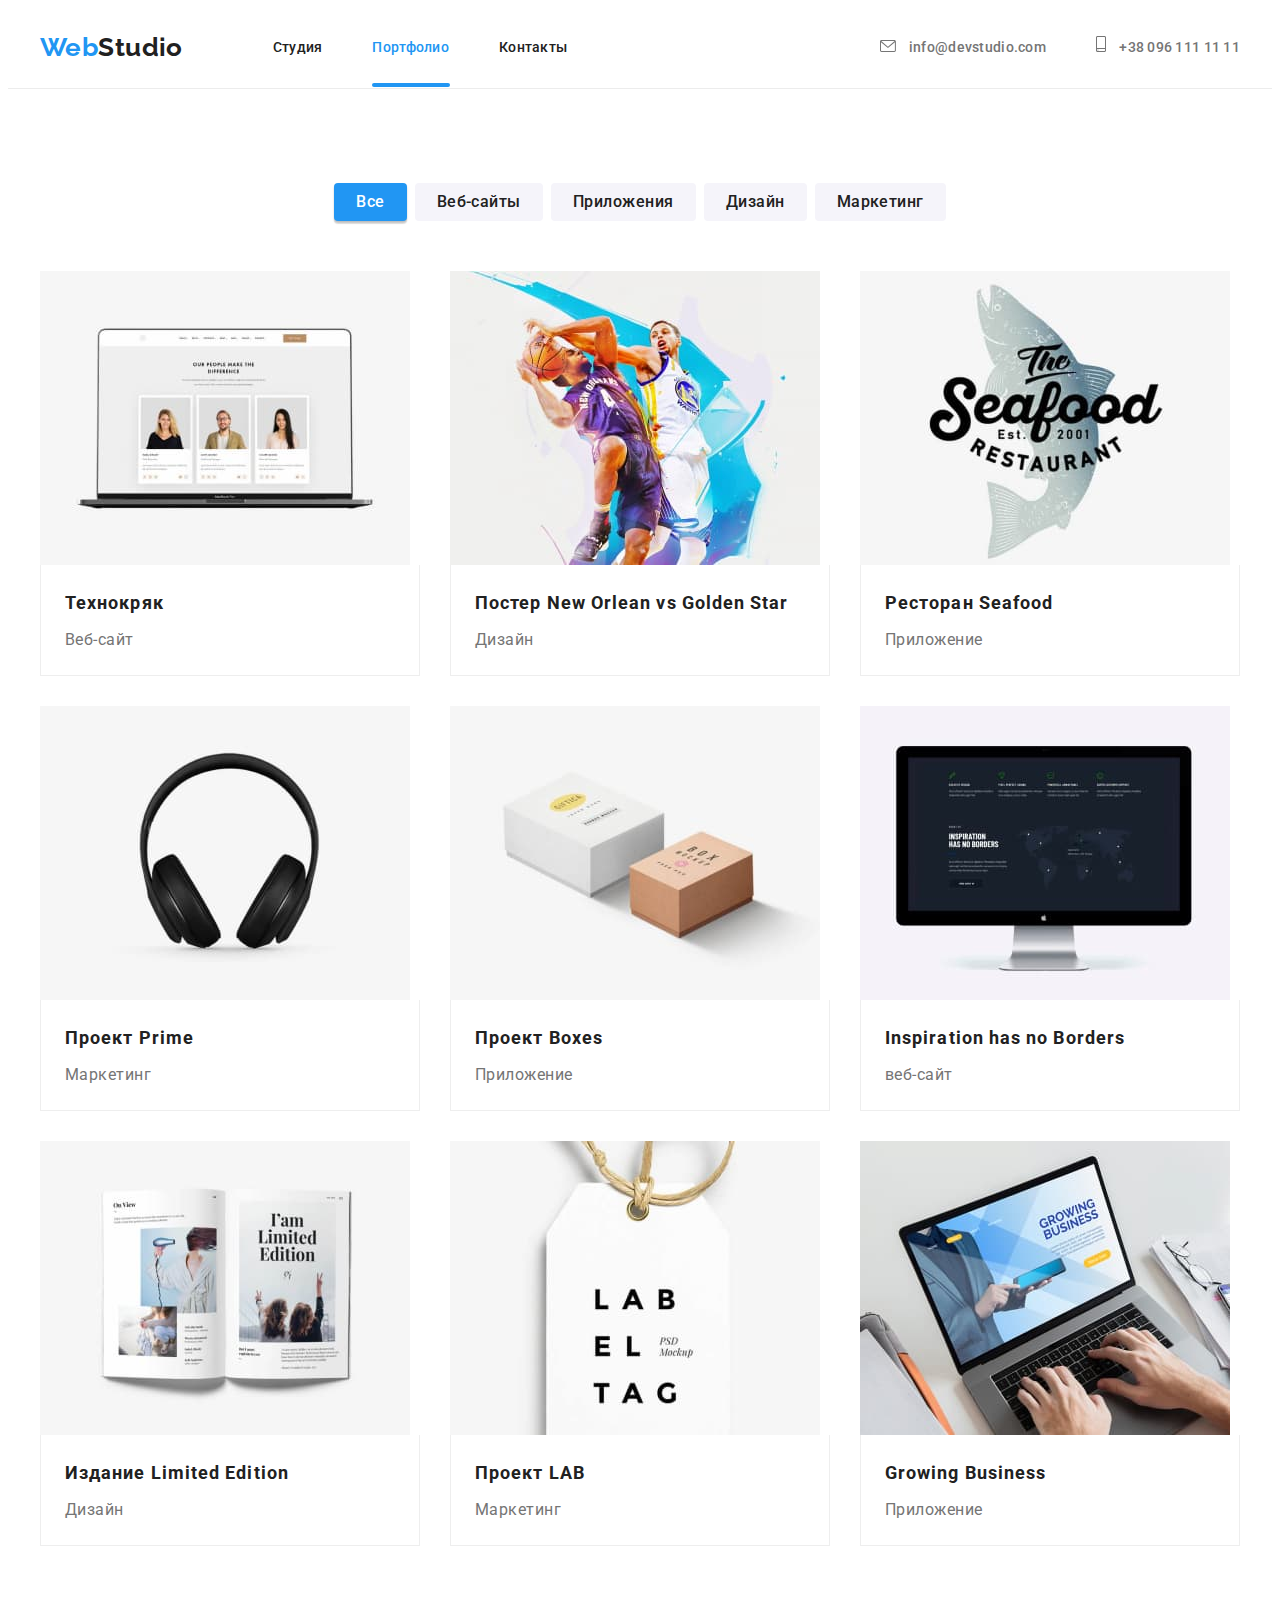
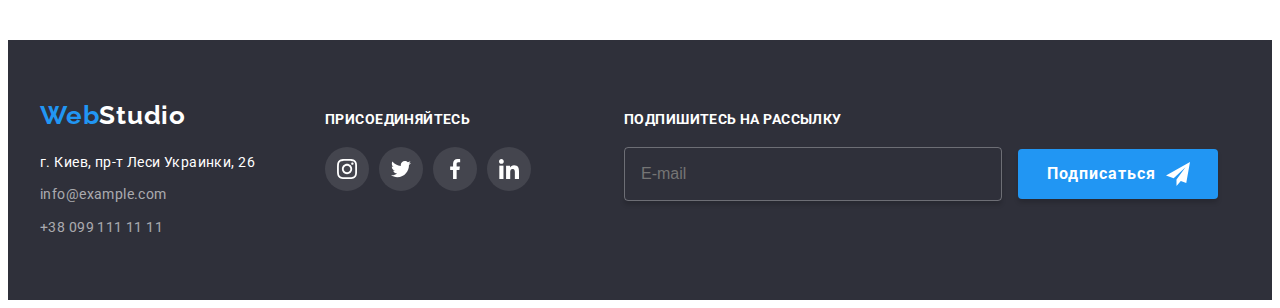
==== commit c036b46f: "откатил к оригиналу" ====
--- a/portfolio.html
+++ b/portfolio.html
@@ -16,7 +16,7 @@
       integrity="sha512-ISS7cAi1PEhQ8jnbJpJZMd29NlhNj4AWYyLOSp2CE/CsHxTCu+r+t0D2yoJudVrd0/8fTVPUVDzY5Tvli75u/g=="
       crossorigin="anonymous"
     />
-    <link rel="stylesheet" href="css/styles.css" />
+    <link rel="stylesheet" href="css/main.min.css" />
   </head>
   <body>
     <!--заголовок портфолио-->
--- a/css/main.min.css
+++ b/css/main.min.css
@@ -0,0 +1,2 @@
+:root{--title-text-color: #212121;--title-text-color-secondary: #ffffff;--primary-text-color: #757575;--accent-text-color: #2196f3;--icon-color: #afb1b8}h1,h2,h3,h4,h5,h6,p,ul{margin-top:0;margin-bottom:0;padding-left:0}ul{list-style:none}a{text-decoration:none}img{display:block}address{font-style:normal}body{background-color:#ffffff;color:var(--primary-text-color);font-family:'Roboto', sans-serif;font-family:'Raleway', sans-serif;letter-spacing:0.03em;font-size:14px;line-height:1.7}.section{padding-top:94px;padding-bottom:94px}.visually-hidden{position:absolute !important;clip:rect(1px 1px 1px 1px);clip:rect(1px, 1px, 1px, 1px);padding:0 !important;border:0 !important;height:1px !important;width:1px !important;overflow:hidden}.container{margin-left:auto;margin-right:auto;padding-left:15px;padding-right:15px;width:1200px}.header-main{color:var(--title-text-color-secondary);display:flex;align-items:center;border-bottom:1px solid #ececec;padding-top:24px;padding-bottom:25px}.header-main__container{display:flex;align-items:center;justify-content:space-between}.header-main__nav{display:flex;align-items:center}.website-nav-list{display:flex;align-items:center}.website-nav-list__item:not(:last-child){margin-right:50px}.website-nav-list__link{font-family:'Roboto', sans-serif;font-weight:500;font-size:14px;line-height:1.14;letter-spacing:0.02em;color:var(--title-text-color);position:relative;padding-top:32px;padding-bottom:32px;transition:color 250ms cubic-bezier(0.4, 0, 0.2, 1)}.website-nav-list__link:hover,.website-nav-list__link:focus{color:var(--accent-text-color)}.website-nav-list__link--current{font-family:'Roboto', sans-serif;font-weight:500;font-size:14px;line-height:1.14;letter-spacing:0.02em;color:var(--accent-text-color);position:relative;padding-top:32px;padding-bottom:32px}.website-nav-list__link--current::after{content:'';display:block;position:absolute;bottom:0;left:0;background-color:var(--accent-text-color);width:48px;height:4px;border:0;border-radius:2px}.website-nav-list__portfolio--link--current{font-family:'Roboto', sans-serif;font-weight:500;font-size:14px;line-height:1.14;letter-spacing:0.02em;color:var(--accent-text-color);position:relative;padding-top:32px;padding-bottom:32px}.website-nav-list__portfolio--link--current::after{content:'';display:block;position:absolute;bottom:0;left:0;background-color:var(--accent-text-color);width:78px;height:4px;border:0;border-radius:2px}.logo-web{color:var(--accent-text-color)}.logo{color:var(--title-text-color);font-family:'Raleway', sans-serif;font-weight:700;font-size:26px;line-height:1.19;margin-right:90px;transition:color 250ms cubic-bezier(0.4, 0, 0.2, 1)}.logo:hover,.logo:focus{color:var(--accent-text-color)}.backdrop{position:fixed;top:0;left:0;width:100%;height:100%;background-color:rgba(0,0,0,0.2);z-index:100;transition:opacity 250ms cubic-bezier(0.4, 0, 0.2, 1),visibility 250ms cubic-bezier(0.4, 0, 0.2, 1)}.is-hidden{opacity:0;visibility:hidden;pointer-events:none}.contacts-nav-list{display:flex;align-items:center}.contacts-nav-list__item:last-child{margin-left:50px}.contacts-nav-list__link{font-family:'Roboto', sans-serif;font-weight:500;font-size:14px;line-height:1.14;letter-spacing:0.02em;color:var(--primary-text-color);transition:color 250ms cubic-bezier(0.4, 0, 0.2, 1)}.contacts-nav-list__link:hover,.contacts-nav-list__link:focus{color:var(--accent-text-color)}.contacts-nav-list__icon{margin-right:10px;fill:currentColor;transition:fill 250ms cubic-bezier(0.4, 0, 0.2, 1)}.contacts-nav-list__icon:hover,.contacts-nav-list__icon:focus{fill:var(--accent-text-color)}.feature-list{display:flex}.feature-list__item:not(:last-child){margin-right:30px}.feature-list__item:not(:last-child){width:270px}.feature-list__title{font-family:'Roboto', sans-serif;font-weight:700;font-size:14px;line-height:1.14;letter-spacing:0.03em;text-transform:uppercase;color:var(--title-text-color);margin-top:0;margin-bottom:10px}.feature-list__text{font-family:'Roboto', sans-serif;font-weight:400;font-size:14px;line-height:1.71;letter-spacing:0.03em;color:var(--primary-text-color)}.feature-list__link{display:flex;align-items:center;justify-content:center;width:270px;height:120px;background:#f5f4fa;border-radius:4px;margin-bottom:30px}.feature-list__icon{width:70px;height:70px}.footer-address__location{font-family:'Roboto', sans-serif;font-weight:400;font-size:14px;line-height:1.71;letter-spacing:0.03em;color:var(--title-text-color-secondary);transition:color 250ms cubic-bezier(0.4, 0, 0.2, 1)}.footer-address__location:hover,.footer-address__location:focus{color:var(--accent-text-color)}.footer-address__link{font-family:'Roboto', sans-serif;font-weight:400;font-size:14px;line-height:1.71;letter-spacing:0.03em;color:rgba(255,255,255,0.6);display:block;margin-top:9px;margin-bottom:0px;transition:color 250ms cubic-bezier(0.4, 0, 0.2, 1)}.footer-address__link:hover,.footer-address__link:focus{color:var(--accent-text-color)}.logo-white{font-family:'Raleway', sans-serif;font-weight:700;font-size:26px;line-height:1.19;letter-spacing:0.03em;color:var(--title-text-color-secondary);display:block;margin-top:0px;margin-bottom:20px;transition:color 250ms cubic-bezier(0.4, 0, 0.2, 1)}.logo-white:hover,.logo-white:focus{color:var(--accent-text-color)}.footer-container{display:flex;align-items:baseline}.footer-social-container{margin-left:70px}.footer-social-container__title{font-family:Roboto;font-weight:700;font-size:14px;line-height:16px;letter-spacing:0.03em;text-transform:uppercase;color:#ffffff;margin-bottom:20px}.footer-social-container__list{display:flex;justify-content:space-between}.footer-social-container__item{margin-right:10px}.footer-social-container__item:last-child{margin-right:0}.footer-social-container__link{display:flex;align-items:center;justify-content:center;width:44px;height:44px;border-radius:50%;background-color:rgba(255,255,255,0.1);transition:background-color 250ms cubic-bezier(0.4, 0, 0.2, 1)}.footer-social-container__link:hover,.footer-social-container__link:focus{background-color:var(--accent-text-color)}.footer-social-container__link:hover:hover .social-icon,.footer-social-container__link:hover:focus .social-icon,.footer-social-container__link:focus:hover .social-icon,.footer-social-container__link:focus:focus .social-icon{fill:var(--title-text-color-secondary)}.footer-social-container__icon{width:20px;height:20px;fill:#ffffff;transition:fill 250ms cubic-bezier(0.4, 0, 0.2, 1)}.footer{background-color:#2f303a;padding-bottom:60px;padding-top:60px}.section-hero{background:#c4c4c4;padding-top:200px;padding-bottom:200px;text-align:center;max-width:1600px;height:600px;margin-left:auto;margin-right:auto;background-position:center;background-size:cover;background-image:linear-gradient(to right, rgba(47,48,58,0.4), rgba(47,48,58,0.4)),url(../images/imghero.jpg)}.section-hero__title{font-family:'Roboto', sans-serif;font-weight:900;font-size:44px;line-height:1.36;letter-spacing:0.06em;text-transform:uppercase;color:var(--title-text-color-secondary);margin-right:auto;margin-left:auto;margin-top:auto;margin-bottom:30px;width:696px}.section-hero__button{font-family:'Roboto', sans-serif;font-weight:700;font-size:16px;line-height:1.87;display:inline-block;letter-spacing:0.06em;cursor:pointer;border-radius:4px;border:none;min-width:200px;padding:10px 32px;color:var(--title-text-color-secondary);background-color:var(--accent-text-color);transition:background-color 250ms cubic-bezier(0.4, 0, 0.2, 1)}.section-hero__button:hover,.section-hero__button:focus{background-color:#188ce8;box-shadow:0px 4px 4px rgba(0,0,0,0.15)}.modal{position:absolute;top:50%;left:50%;transform:translate(-50%, -50%);width:528px;height:581px;padding:40px;background-color:var(--title-text-color-secondary);box-shadow:0px 1px 3px rgba(0,0,0,0.12),0px 1px 1px rgba(0,0,0,0.14),0px 2px 1px rgba(0,0,0,0.2);border-radius:4px}.modal__close--button{position:absolute;align-items:center;top:8px;right:8px;cursor:pointer;border:1px solid rgba(0,0,0,0.1);background-color:var(--title-text-color-secondary);width:30px;height:30px;border-radius:50%;padding:5px 5px 5px 5px}.modal__icon--close{width:18px;height:18px;fill:var(--title-text-color);transition:fill 250ms cubic-bezier(0.4, 0, 0.2, 1)}.modal__close--button:hover .modal__icon--close,.modal__close--button:focus .modal__icon--close{fill:var(--accent-text-color)}.modal__form{display:flex;flex-direction:column}.modal__input{width:100%;height:40px;border:1px solid rgba(33,33,33,0.2);border-radius:4px;padding-left:42px;font-size:12px;line-height:1.16;letter-spacing:0.01em;color:var(--title-text-color);background-color:var(--title-text-color-secondary);transition:border-color var(--accent-text-color)}.modal__input:focus{border-color:var(--accent-text-color);outline:none}.modal__head{font-family:'Roboto', sans-serif;font-weight:700;font-size:20px;line-height:1.15;text-align:center;letter-spacing:0.03em;color:#212121;margin-bottom:12px}.modal__field{font-family:'Roboto', sans-serif;font-weight:400;font-size:12px;line-height:1.16;letter-spacing:0.01em;color:var(--primary-text-color);margin-bottom:10px}.modal__wrapper{position:relative;display:block;margin-top:4px}.modal__icon{position:absolute;top:50%;left:15px;transform:translateY(-50%);fill:var(--title-text-color);transition:fill 250ms cubic-bezier(0.4, 0, 0.2, 1)}.modal__input:focus+.modal__icon{fill:var(--accent-text-color)}.modal__comments{width:100%;height:120px;resize:none;padding:12px 16px;margin-top:4px;border:1px solid rgba(33,33,33,0.2);border-radius:4px;transition:border-color 250ms cubic-bezier(0.4, 0, 0.2, 1)}.modal__comments:focus{border-color:var(--accent-text-color);outline:none}.modal__comments::placeholder{font-family:'Roboto', sans-serif;font-weight:400;font-size:14px;line-height:1.14;letter-spacing:0.01em;color:rgba(117,117,117,0.5)}.modal__checkbox--policy{margin:auto;margin-top:10px;font-family:'Roboto', sans-serif;font-weight:400;font-size:14px;line-height:1.71;letter-spacing:0.03em;color:var(--primary-text-color)}.modal__checkbox--policy::before{content:'';display:inline-block;vertical-align:middle;width:16px;height:15px;outline:1px solid var(--title-text-color);cursor:pointer;margin-right:9px;border-radius:2px;transition:outline 250ms cubic-bezier(0.4, 0, 0.2, 1)}.modal__checkbox:checked+.modal__checkbox--policy::before{background-image:url(../images/icon-check.svg);outline-color:var(--title-text-color-secondary)}.modal__checkbox:focus+.modal__checkbox--policy::before{outline:1px solid var(--accent-text-color)}.modal__link{text-decoration:underline;color:var(--accent-text-color);transition:outline 250ms cubic-bezier(0.4, 0, 0.2, 1)}.modal__link:focus{outline:1px solid var(--accent-text-color)}.modal__submit--button{font-family:'Roboto', sans-serif;font-weight:700;font-size:16px;line-height:1.87;align-self:center;margin-top:30px;width:200px;height:50px;letter-spacing:0.06em;cursor:pointer;border-radius:4px;border-color:transparent;color:var(--title-text-color-secondary);background-color:var(--accent-text-color);transition:background-color 250ms cubic-bezier(0.4, 0, 0.2, 1),outline 250ms cubic-bezier(0.4, 0, 0.2, 1)}.modal__submit--button:hover,.modal__submit--button:focus{background-color:#188ce8;outline:1px solid var(--accent-text-color)}.button-filter-list{display:flex;justify-content:center;margin-bottom:50px;color:var(--title-text-color)}.button-filter-list__item:not(:last-child){margin-right:8px}.button-filter-list__button{font-family:'Roboto', sans-serif;font-weight:500;font-size:16px;line-height:1.62;text-align:center;letter-spacing:0.03em;cursor:pointer;color:var(--title-text-color);background-color:#f5f4fa;display:inline-block;border-radius:4px;border:none;padding:6px 22px;transition:background-color 250ms cubic-bezier(0.4, 0, 0.2, 1),color 250ms cubic-bezier(0.4, 0, 0.2, 1),box-shadow 250ms cubic-bezier(0.4, 0, 0.2, 1)}.button-filter-list__button:hover,.button-filter-list__button:focus{color:var(--title-text-color-secondary);background-color:var(--accent-text-color);box-shadow:0px 3px 1px rgba(0,0,0,0.1),0px 1px 2px rgba(0,0,0,0.08),0px 2px 2px rgba(0,0,0,0.12)}.button-filter-list__button--current{font-family:'Roboto', sans-serif;font-weight:500;font-size:16px;line-height:1.62;text-align:center;letter-spacing:0.03em;cursor:pointer;background:#f5f4fa;display:inline-block;border-radius:4px;border:none;padding:6px 22px;color:var(--title-text-color-secondary);background-color:var(--accent-text-color);box-shadow:0px 3px 1px rgba(0,0,0,0.1),0px 1px 2px rgba(0,0,0,0.08),0px 2px 2px rgba(0,0,0,0.12)}.project-list{display:flex;flex-wrap:wrap;margin-left:-30px;margin-top:-30px}.project-list__item{flex-basis:calc((100% - 90px) / 3);margin-left:30px;margin-top:30px}.project-list__link{background-color:#ffffff;display:block;transition:box-shadow 250ms cubic-bezier(0.4, 0, 0.2, 1)}.project-list__link:hover,.project-list__link:focus{box-shadow:0px 1px 1px rgba(0,0,0,0.12),0px 4px 4px rgba(0,0,0,0.06),1px 4px 6px rgba(0,0,0,0.16)}.project-list__overlay{position:relative;overflow:hidden}.project-list__title{position:absolute;top:0;left:0;width:100%;height:100%;padding:63px 24px;background-color:rgba(33,150,243,0.9);color:var(--title-text-color-secondary);font-family:'Roboto', sans-serif;font-weight:400;font-size:18px;line-height:1.55;letter-spacing:0.03em;overflow:auto;transform:translateY(100%);transition:transform 250ms cubic-bezier(0.4, 0, 0.2, 1)}.project-list__link:hover .project-list__title,.project-list__link:focus .project-list__title{transform:translateY(0%)}.project-list__content{padding:20px 24px;border-bottom:1px solid #eeeeee;border-left:1px solid #eeeeee;border-right:1px solid #eeeeee}.project-list__headline{font-family:'Roboto', sans-serif;font-weight:700;font-size:18px;line-height:2;letter-spacing:0.06em;color:var(--title-text-color)}.project-list__tagline{margin-top:4px;font-family:'Roboto', sans-serif;font-weight:400;font-size:16px;line-height:1.87;letter-spacing:0.03em;color:var(--primary-text-color)}.section-client__title{font-family:'Roboto', sans-serif;font-weight:700;font-size:36px;line-height:1.16;text-align:center;letter-spacing:0.03em;color:var(--title-text-color);margin-top:0px;margin-bottom:50px}.section-client__list{display:flex;justify-content:center}.section-client__company--item{margin-right:30px}.section-client__company--item:last-child{margin-right:0}.section-client__company--icon{display:flex;align-items:center;justify-content:center;width:170px;height:92px;border:1px solid var(--icon-color);border-radius:4px;fill:var(--icon-color);transition:fill 250ms cubic-bezier(0.4, 0, 0.2, 1),border 250ms cubic-bezier(0.4, 0, 0.2, 1)}.section-client__company--icon:hover,.section-client__company--icon:focus{fill:var(--accent-text-color);border:1px solid var(--accent-text-color)}.section-team-card{padding-top:30px;padding-bottom:30px;padding-left:32px;padding-right:32px}.section-team-card__title{font-family:'Roboto', sans-serif;font-weight:500;font-size:16px;line-height:1.18;text-align:center;letter-spacing:0.03em;color:var(--title-text-color);margin-top:0;margin-bottom:0}.section-team-card__profession{font-family:'Roboto', sans-serif;font-weight:400;font-size:16px;line-height:1.18;text-align:center;letter-spacing:0.03em;color:var(--primary-text-color);margin-top:10px;margin-bottom:16px}.section-team-card__social--list{display:flex;justify-content:space-between}.section-team-card__link{display:flex;align-items:center;justify-content:center;width:44px;height:44px;border-radius:50%;background:#ffffff;transition:backgraund 250ms cubic-bezier(0.4, 0, 0.2, 1)}.section-team-card__link:hover,.section-team-card__link:focus{background:var(--accent-text-color)}.section-team-card__icon{width:20px;height:20px;fill:var(--icon-color);transition:fill 250ms cubic-bezier(0.4, 0, 0.2, 1)}.section-team-card__link:hover .section-team-card__icon,.section-team-card__link :focus .section-team-card__icon{fill:var(--title-text-color-secondary)}.section-team{background-color:#f5f4fa}.section-team__title{font-family:'Roboto', sans-serif;font-weight:700;font-size:36px;line-height:1.16;text-align:center;letter-spacing:0.03em;color:var(--title-text-color);margin-top:0px;margin-bottom:50px}.section-team__list{display:flex}.section-team__item{box-shadow:0px 1px 3px rgba(0,0,0,0.12),0px 1px 1px rgba(0,0,0,0.14),0px 2px 1px rgba(0,0,0,0.2);border-radius:0px 0px 4px 4px;background-color:#ffffff}.section-team__item:not(:last-child){margin-right:30px}.footer-subscribe-container{margin-left:93px}.footer-subscribe-container__title{font-family:Roboto;font-weight:700;font-size:14px;line-height:16px;letter-spacing:0.03em;text-transform:uppercase;color:#ffffff;margin-bottom:20px}.footer-subscribe-container__input{width:358px;height:50px;border:1px solid rgba(255,255,255,0.3);border-radius:4px;color:rgba(255,255,255,0.6);font-size:16px;line-height:1.25;background-color:rgba(33,150,243,0);padding-left:16px;margin-right:12px;box-shadow:0px 4px 4px 0px rgba(0,0,0,0.15)}.footer-subscribe-container__input:hover,.footer-subscribe-container__input:focus{outline:none}.footer-subscribe-container__button--subscribe{display:inline-flex;align-items:center;justify-content:center;width:200px;height:50px;background-color:var(--accent-text-color);color:var(--title-text-color-secondary);text-align:center;font-family:Roboto;font-size:16px;font-weight:700;line-height:1.87;letter-spacing:0.06em;border:0;border-radius:4px;box-shadow:0px 4px 4px 0px rgba(0,0,0,0.15);cursor:pointer;transition:background-color 250ms cubic-bezier(0.4, 0, 0.2, 1)}.footer-subscribe-container__button--subscribe:hover,.footer-subscribe-container__button--subscribe:focus{background-color:#188ce8}.footer-subscribe-container__icon--send{fill:var(--title-text-color-secondary);margin-left:10px}.we-make{padding-top:0px}.we-make__title{font-family:'Roboto', sans-serif;font-weight:700;font-size:36px;line-height:1.16;text-align:center;letter-spacing:0.03em;color:var(--title-text-color);margin-top:0px;margin-bottom:50px}.we-make__list{display:flex}.we-make__item{position:relative}.we-make__item:not(:last-child){margin-right:30px}.we-make__text{position:absolute;bottom:0;display:flex;align-items:center;justify-content:center;width:370px;height:70px;font-family:'Roboto', sans-serif;font-weight:700;font-size:14px;line-height:1.14;text-align:center;letter-spacing:0.03em;text-transform:uppercase;color:var(--title-text-color-secondary);background-color:rgba(47,48,58,0.8)}.visually-hidden-portfolio{position:absolute;width:1px;height:1px;margin:-1px;border:none;padding:0;white-space:nowrap;clip-path:inset(100%);clip:rect(0 0 0 0);overflow:hidden}
+/*# sourceMappingURL=main.min.css.map */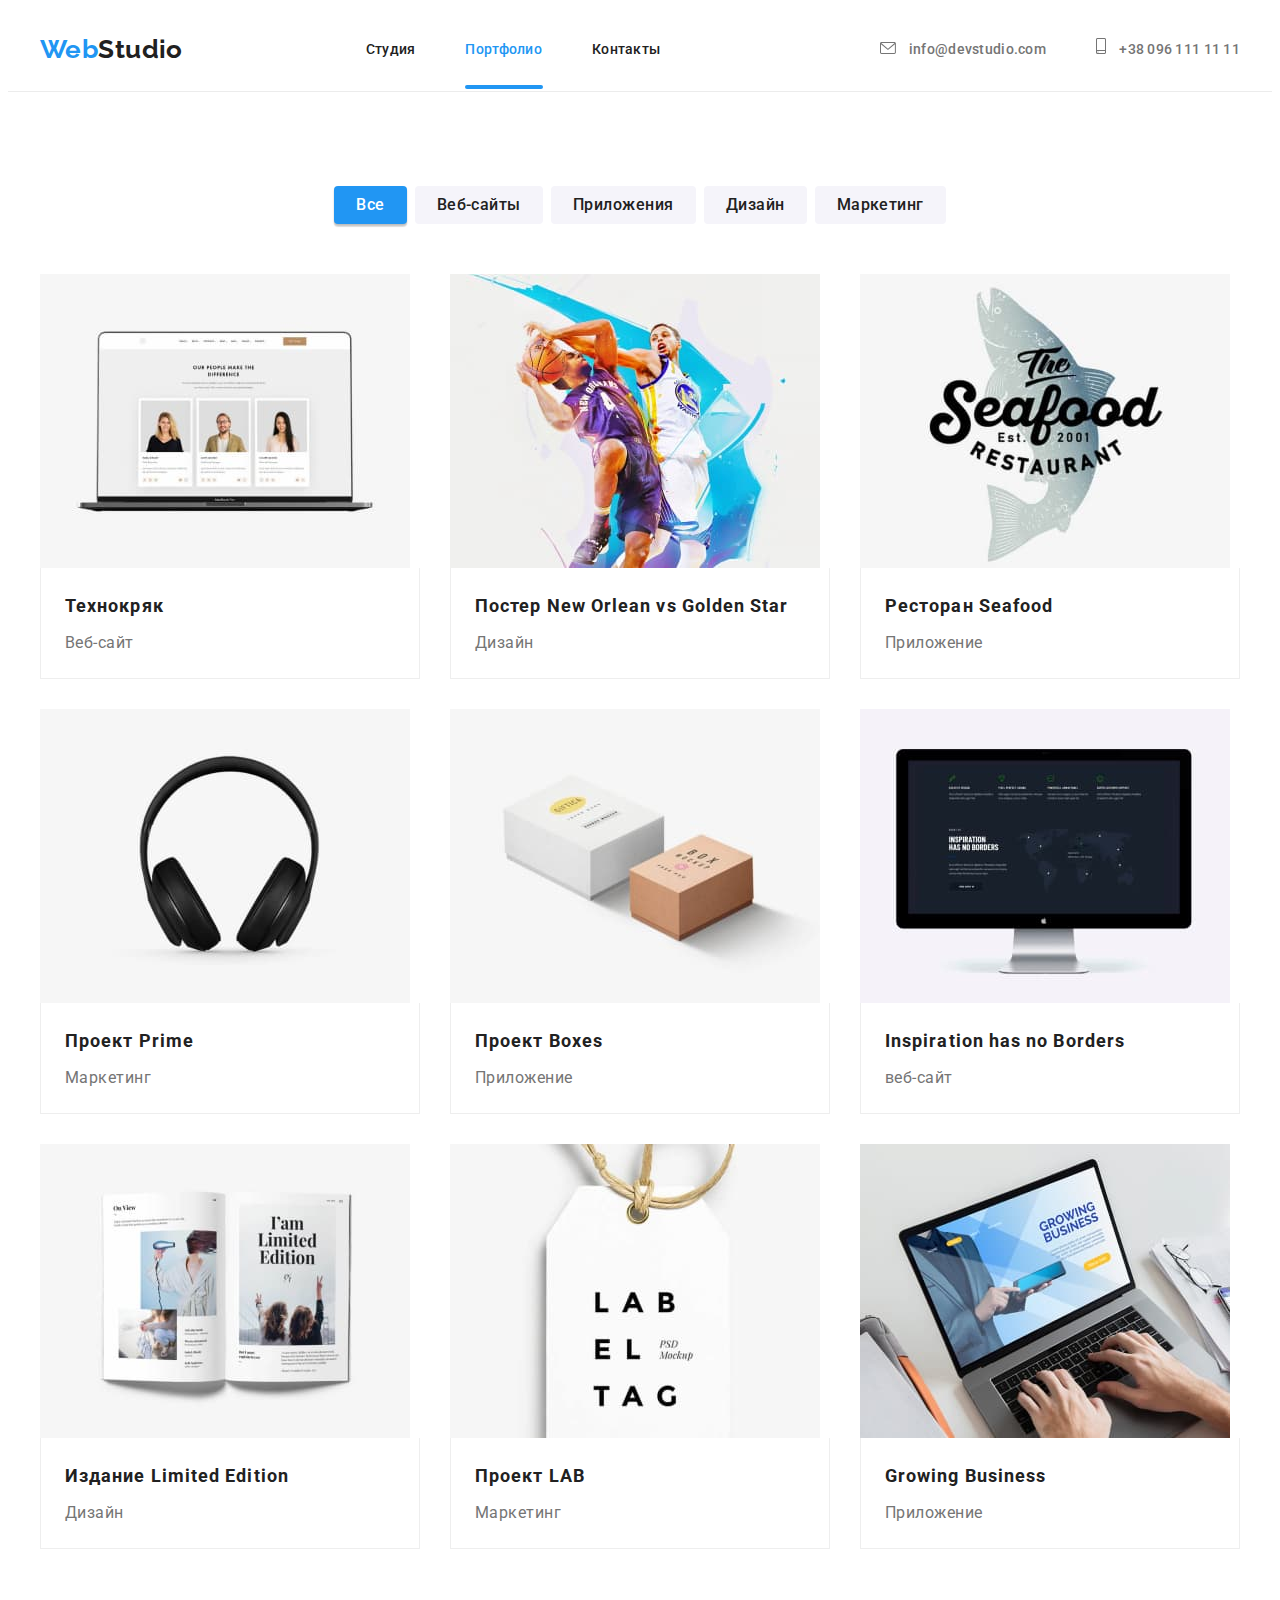
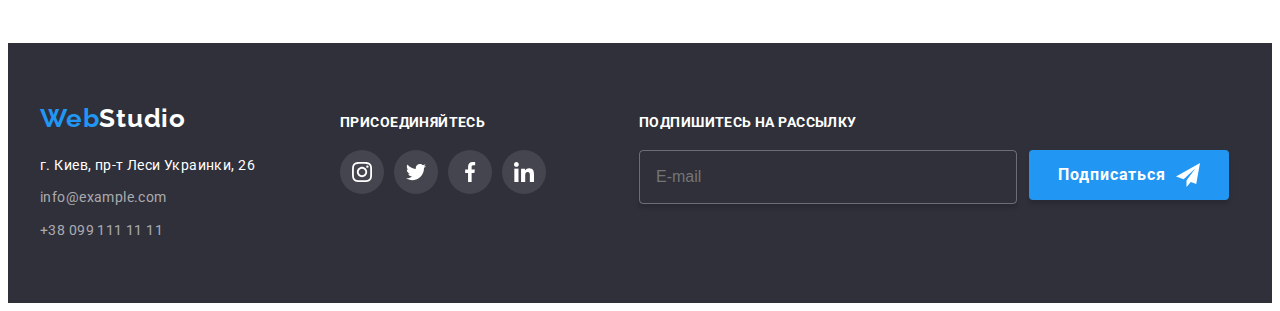
==== commit 2dd6ad25: "добавляет хедер и футер в портфолио" ====
--- a/portfolio.html
+++ b/portfolio.html
@@ -29,9 +29,13 @@
           <a class="logo" lang="en" href="index.html"
             ><span class="logo-web">Web</span>Studio</a
           >
-          <ul class="website-nav-list">
+          <ul class="website-nav-list header-main__nav-menu">
             <li class="website-nav-list__item">
-              <a class="website-nav-list__link" href="index.html">Студия</a>
+              <a
+                class="website-nav-list__link website-nav-list__link"
+                href="index.html"
+                >Студия</a
+              >
             </li>
             <li class="website-nav-list__item">
               <a
@@ -41,16 +45,24 @@
               >
             </li>
             <li class="website-nav-list__item">
-              <a class="website-nav-list__link" href="#address-portfolio"
-                >Контакты</a
-              >
+              <a class="website-nav-list__link" href="#address">Контакты</a>
             </li>
           </ul>
         </nav>
+        <!-- Кнопка бургер -->
+        <button
+          type="button"
+          class="header-main__mobile-menu-btn"
+          data-menu-button
+        >
+          <svg width="40" height="40" class="header__mobile-menu-icon">
+            <use href="./images/sprite.svg#icon-mobile-menu-icon"></use>
+          </svg>
+        </button>
         <ul class="contacts-nav-list">
           <li class="contacts-nav-list__item">
             <a class="contacts-nav-list__link" href="mailto:info@devstudio.com"
-              ><svg class="contacts-nav-list__icon" width="16" height="12">
+              ><svg class="contacts-nav-list__mail-icon" width="16" height="12">
                 <use href="./images/sprite.svg#icon-mail"></use>
               </svg>
               info@devstudio.com</a
@@ -58,13 +70,68 @@
           </li>
           <li class="contacts-nav-list__item">
             <a class="contacts-nav-list__link" href="tel:+380961111111">
-              <svg class="contacts-nav-list__icon" width="10" height="16">
+              <svg class="contacts-nav-list__phone-icon" width="10" height="16">
                 <use href="./images/sprite.svg#icon-smartphone"></use>
               </svg>
               +38 096 111 11 11</a
             >
           </li>
         </ul>
+      </div>
+      <!-- меню для мобилки -->
+      <div class="mobile-menu" data-menu>
+        <div class="container mobile-menu__container">
+          <button class="mobile-menu__close-btn" data-menu-close>
+            <svg class="" height="25" width="25">
+              <use href="./images/sprite.svg#icon-close-black"></use>
+            </svg>
+          </button>
+          <ul class="mobile-menu__nav">
+            <li class="mobile-menu__nav-item">
+              <a class="mobile-menu__nav-link" href="index.html">Студия</a>
+            </li>
+            <li class="mobile-menu__nav-item">
+              <a class="mobile-menu__nav-link" href="portfolio.html"
+                >Портфолио</a
+              >
+            </li>
+            <li class="mobile-menu__nav-item">
+              <a class="mobile-menu__nav-link" href="">Контакты</a>
+            </li>
+          </ul>
+          <ul class="mobile-menu__contacts">
+            <li class="mobile-menu__contacts-phone">
+              <a
+                class="mobile-menu__contacts-phone-link"
+                href="tel:+380961111111"
+              >
+                +38 096 111 11 11</a
+              >
+            </li>
+            <li class="mobile-menu__contacts-email">
+              <a
+                class="mobile-menu__contacts-email-link"
+                href="mailto:info@devstudio.com"
+              >
+                info@devstudio.com</a
+              >
+            </li>
+          </ul>
+          <ul class="mobile-menu__network">
+            <li class="mobile-menu__network-item">
+              <a class="mobile-menu__network-link" href="">Instagram</a>
+            </li>
+            <li class="mobile-menu__network-item">
+              <a class="mobile-menu__network-link" href="">Twitter</a>
+            </li>
+            <li class="mobile-menu__network-item">
+              <a class="mobile-menu__network-link" href="">Facebook</a>
+            </li>
+            <li class="mobile-menu__network-item">
+              <a class="mobile-menu__network-link" href="">LinkedIn</a>
+            </li>
+          </ul>
+        </div>
       </div>
     </header>
     <!--Основной контент портфолио-->
@@ -316,57 +383,59 @@
     <!--подвал страницы портфолио-->
     <footer class="footer">
       <div class="container footer-container">
-        <!--Адрес и контакты-->
-        <address class="footer-address" id="address-portfolio">
-          <a class="logo-white" lang="en" href="index.html"
-            ><span class="logo-web">Web</span>Studio</a
-          >
-          <a
-            class="footer-address__location"
-            href="https://goo.gl/maps/ibRqbfUvFssrjPC37"
-            target="_blank"
-            rel="noreferrer noopener"
-            >г. Киев, пр-т Леси Украинки, 26</a
-          >
-          <a class="footer-address__link" href="mailto:info@example.com"
-            >info@example.com</a
-          >
-          <a class="footer-address__link" href="tel:+380991111111"
-            >+38 099 111 11 11</a
-          >
-        </address>
-        <div class="footer-social-container">
-          <p class="footer-social-container__title">присоединяйтесь</p>
-          <ul class="footer-social-container__list">
-            <li class="footer-social-container__item">
-              <a href="" class="footer-social-container__link">
-                <svg class="footer-social-container__icon">
-                  <use href="./images/sprite.svg#icon-instagram"></use>
-                </svg>
-              </a>
-            </li>
-            <li class="footer-social-container__item">
-              <a href="" class="footer-social-container__link">
-                <svg class="footer-social-container__icon">
-                  <use href="./images/sprite.svg#icon-twitter"></use>
-                </svg>
-              </a>
-            </li>
-            <li class="footer-social-container__item">
-              <a href="" class="footer-social-container__link">
-                <svg class="footer-social-container__icon">
-                  <use href="./images/sprite.svg#icon-facebook"></use>
-                </svg>
-              </a>
-            </li>
-            <li class="footer-social-container__item">
-              <a href="" class="footer-social-container__link">
-                <svg class="footer-social-container__icon">
-                  <use href="./images/sprite.svg#icon-linkedin"></use>
-                </svg>
-              </a>
-            </li>
-          </ul>
+        <div class="tablet">
+          <!-- Адрес и контакты -->
+          <address class="footer-address" id="address">
+            <a class="logo-white" lang="en" href="index.html"
+              ><span class="logo-web">Web</span>Studio</a
+            >
+            <a
+              class="footer-address__location"
+              href="https://goo.gl/maps/ibRqbfUvFssrjPC37"
+              target="_blank"
+              rel="noreferrer noopener"
+              >г. Киев, пр-т Леси Украинки, 26
+            </a>
+            <a class="footer-address__link" href="mailto:info@example.com"
+              >info@example.com</a
+            >
+            <a class="footer-address__link" href="tel:+380991111111"
+              >+38 099 111 11 11</a
+            >
+          </address>
+          <div class="footer-social-container">
+            <p class="footer-social-container__title">присоединяйтесь</p>
+            <ul class="footer-social-container__list">
+              <li class="footer-social-container__item">
+                <a href="" class="footer-social-container__link">
+                  <svg class="footer-social-container__icon">
+                    <use href="./images/sprite.svg#icon-instagram"></use>
+                  </svg>
+                </a>
+              </li>
+              <li class="footer-social-container__item">
+                <a href="" class="footer-social-container__link">
+                  <svg class="footer-social-container__icon">
+                    <use href="./images/sprite.svg#icon-twitter"></use>
+                  </svg>
+                </a>
+              </li>
+              <li class="footer-social-container__item">
+                <a href="" class="footer-social-container__link">
+                  <svg class="footer-social-container__icon">
+                    <use href="./images/sprite.svg#icon-facebook"></use>
+                  </svg>
+                </a>
+              </li>
+              <li class="footer-social-container__item">
+                <a href="" class="footer-social-container__link">
+                  <svg class="footer-social-container__icon">
+                    <use href="./images/sprite.svg#icon-linkedin"></use>
+                  </svg>
+                </a>
+              </li>
+            </ul>
+          </div>
         </div>
         <div class="footer-subscribe-container">
           <p class="footer-subscribe-container__title">
@@ -398,5 +467,6 @@
         </div>
       </div>
     </footer>
+    <script src="./js/mobile-menu.js"></script>
   </body>
 </html>
--- a/css/main.min.css
+++ b/css/main.min.css
@@ -1,2 +1,2 @@
-:root{--title-text-color: #212121;--title-text-color-secondary: #ffffff;--primary-text-color: #757575;--accent-text-color: #2196f3;--icon-color: #afb1b8}h1,h2,h3,h4,h5,h6,p,ul{margin-top:0;margin-bottom:0;padding-left:0}ul{list-style:none}a{text-decoration:none}img{display:block}address{font-style:normal}body{background-color:#ffffff;color:var(--primary-text-color);font-family:'Roboto', sans-serif;font-family:'Raleway', sans-serif;letter-spacing:0.03em;font-size:14px;line-height:1.7}.section{padding-top:94px;padding-bottom:94px}.visually-hidden{position:absolute !important;clip:rect(1px 1px 1px 1px);clip:rect(1px, 1px, 1px, 1px);padding:0 !important;border:0 !important;height:1px !important;width:1px !important;overflow:hidden}.container{margin-left:auto;margin-right:auto;padding-left:15px;padding-right:15px;width:1200px}.header-main{color:var(--title-text-color-secondary);display:flex;align-items:center;border-bottom:1px solid #ececec;padding-top:24px;padding-bottom:25px}.header-main__container{display:flex;align-items:center;justify-content:space-between}.header-main__nav{display:flex;align-items:center}.website-nav-list{display:flex;align-items:center}.website-nav-list__item:not(:last-child){margin-right:50px}.website-nav-list__link{font-family:'Roboto', sans-serif;font-weight:500;font-size:14px;line-height:1.14;letter-spacing:0.02em;color:var(--title-text-color);position:relative;padding-top:32px;padding-bottom:32px;transition:color 250ms cubic-bezier(0.4, 0, 0.2, 1)}.website-nav-list__link:hover,.website-nav-list__link:focus{color:var(--accent-text-color)}.website-nav-list__link--current{font-family:'Roboto', sans-serif;font-weight:500;font-size:14px;line-height:1.14;letter-spacing:0.02em;color:var(--accent-text-color);position:relative;padding-top:32px;padding-bottom:32px}.website-nav-list__link--current::after{content:'';display:block;position:absolute;bottom:0;left:0;background-color:var(--accent-text-color);width:48px;height:4px;border:0;border-radius:2px}.website-nav-list__portfolio--link--current{font-family:'Roboto', sans-serif;font-weight:500;font-size:14px;line-height:1.14;letter-spacing:0.02em;color:var(--accent-text-color);position:relative;padding-top:32px;padding-bottom:32px}.website-nav-list__portfolio--link--current::after{content:'';display:block;position:absolute;bottom:0;left:0;background-color:var(--accent-text-color);width:78px;height:4px;border:0;border-radius:2px}.logo-web{color:var(--accent-text-color)}.logo{color:var(--title-text-color);font-family:'Raleway', sans-serif;font-weight:700;font-size:26px;line-height:1.19;margin-right:90px;transition:color 250ms cubic-bezier(0.4, 0, 0.2, 1)}.logo:hover,.logo:focus{color:var(--accent-text-color)}.backdrop{position:fixed;top:0;left:0;width:100%;height:100%;background-color:rgba(0,0,0,0.2);z-index:100;transition:opacity 250ms cubic-bezier(0.4, 0, 0.2, 1),visibility 250ms cubic-bezier(0.4, 0, 0.2, 1)}.is-hidden{opacity:0;visibility:hidden;pointer-events:none}.contacts-nav-list{display:flex;align-items:center}.contacts-nav-list__item:last-child{margin-left:50px}.contacts-nav-list__link{font-family:'Roboto', sans-serif;font-weight:500;font-size:14px;line-height:1.14;letter-spacing:0.02em;color:var(--primary-text-color);transition:color 250ms cubic-bezier(0.4, 0, 0.2, 1)}.contacts-nav-list__link:hover,.contacts-nav-list__link:focus{color:var(--accent-text-color)}.contacts-nav-list__icon{margin-right:10px;fill:currentColor;transition:fill 250ms cubic-bezier(0.4, 0, 0.2, 1)}.contacts-nav-list__icon:hover,.contacts-nav-list__icon:focus{fill:var(--accent-text-color)}.feature-list{display:flex}.feature-list__item:not(:last-child){margin-right:30px}.feature-list__item:not(:last-child){width:270px}.feature-list__title{font-family:'Roboto', sans-serif;font-weight:700;font-size:14px;line-height:1.14;letter-spacing:0.03em;text-transform:uppercase;color:var(--title-text-color);margin-top:0;margin-bottom:10px}.feature-list__text{font-family:'Roboto', sans-serif;font-weight:400;font-size:14px;line-height:1.71;letter-spacing:0.03em;color:var(--primary-text-color)}.feature-list__link{display:flex;align-items:center;justify-content:center;width:270px;height:120px;background:#f5f4fa;border-radius:4px;margin-bottom:30px}.feature-list__icon{width:70px;height:70px}.footer-address__location{font-family:'Roboto', sans-serif;font-weight:400;font-size:14px;line-height:1.71;letter-spacing:0.03em;color:var(--title-text-color-secondary);transition:color 250ms cubic-bezier(0.4, 0, 0.2, 1)}.footer-address__location:hover,.footer-address__location:focus{color:var(--accent-text-color)}.footer-address__link{font-family:'Roboto', sans-serif;font-weight:400;font-size:14px;line-height:1.71;letter-spacing:0.03em;color:rgba(255,255,255,0.6);display:block;margin-top:9px;margin-bottom:0px;transition:color 250ms cubic-bezier(0.4, 0, 0.2, 1)}.footer-address__link:hover,.footer-address__link:focus{color:var(--accent-text-color)}.logo-white{font-family:'Raleway', sans-serif;font-weight:700;font-size:26px;line-height:1.19;letter-spacing:0.03em;color:var(--title-text-color-secondary);display:block;margin-top:0px;margin-bottom:20px;transition:color 250ms cubic-bezier(0.4, 0, 0.2, 1)}.logo-white:hover,.logo-white:focus{color:var(--accent-text-color)}.footer-container{display:flex;align-items:baseline}.footer-social-container{margin-left:70px}.footer-social-container__title{font-family:Roboto;font-weight:700;font-size:14px;line-height:16px;letter-spacing:0.03em;text-transform:uppercase;color:#ffffff;margin-bottom:20px}.footer-social-container__list{display:flex;justify-content:space-between}.footer-social-container__item{margin-right:10px}.footer-social-container__item:last-child{margin-right:0}.footer-social-container__link{display:flex;align-items:center;justify-content:center;width:44px;height:44px;border-radius:50%;background-color:rgba(255,255,255,0.1);transition:background-color 250ms cubic-bezier(0.4, 0, 0.2, 1)}.footer-social-container__link:hover,.footer-social-container__link:focus{background-color:var(--accent-text-color)}.footer-social-container__link:hover:hover .social-icon,.footer-social-container__link:hover:focus .social-icon,.footer-social-container__link:focus:hover .social-icon,.footer-social-container__link:focus:focus .social-icon{fill:var(--title-text-color-secondary)}.footer-social-container__icon{width:20px;height:20px;fill:#ffffff;transition:fill 250ms cubic-bezier(0.4, 0, 0.2, 1)}.footer{background-color:#2f303a;padding-bottom:60px;padding-top:60px}.section-hero{background:#c4c4c4;padding-top:200px;padding-bottom:200px;text-align:center;max-width:1600px;height:600px;margin-left:auto;margin-right:auto;background-position:center;background-size:cover;background-image:linear-gradient(to right, rgba(47,48,58,0.4), rgba(47,48,58,0.4)),url(../images/imghero.jpg)}.section-hero__title{font-family:'Roboto', sans-serif;font-weight:900;font-size:44px;line-height:1.36;letter-spacing:0.06em;text-transform:uppercase;color:var(--title-text-color-secondary);margin-right:auto;margin-left:auto;margin-top:auto;margin-bottom:30px;width:696px}.section-hero__button{font-family:'Roboto', sans-serif;font-weight:700;font-size:16px;line-height:1.87;display:inline-block;letter-spacing:0.06em;cursor:pointer;border-radius:4px;border:none;min-width:200px;padding:10px 32px;color:var(--title-text-color-secondary);background-color:var(--accent-text-color);transition:background-color 250ms cubic-bezier(0.4, 0, 0.2, 1)}.section-hero__button:hover,.section-hero__button:focus{background-color:#188ce8;box-shadow:0px 4px 4px rgba(0,0,0,0.15)}.modal{position:absolute;top:50%;left:50%;transform:translate(-50%, -50%);width:528px;height:581px;padding:40px;background-color:var(--title-text-color-secondary);box-shadow:0px 1px 3px rgba(0,0,0,0.12),0px 1px 1px rgba(0,0,0,0.14),0px 2px 1px rgba(0,0,0,0.2);border-radius:4px}.modal__close--button{position:absolute;align-items:center;top:8px;right:8px;cursor:pointer;border:1px solid rgba(0,0,0,0.1);background-color:var(--title-text-color-secondary);width:30px;height:30px;border-radius:50%;padding:5px 5px 5px 5px}.modal__icon--close{width:18px;height:18px;fill:var(--title-text-color);transition:fill 250ms cubic-bezier(0.4, 0, 0.2, 1)}.modal__close--button:hover .modal__icon--close,.modal__close--button:focus .modal__icon--close{fill:var(--accent-text-color)}.modal__form{display:flex;flex-direction:column}.modal__input{width:100%;height:40px;border:1px solid rgba(33,33,33,0.2);border-radius:4px;padding-left:42px;font-size:12px;line-height:1.16;letter-spacing:0.01em;color:var(--title-text-color);background-color:var(--title-text-color-secondary);transition:border-color var(--accent-text-color)}.modal__input:focus{border-color:var(--accent-text-color);outline:none}.modal__head{font-family:'Roboto', sans-serif;font-weight:700;font-size:20px;line-height:1.15;text-align:center;letter-spacing:0.03em;color:#212121;margin-bottom:12px}.modal__field{font-family:'Roboto', sans-serif;font-weight:400;font-size:12px;line-height:1.16;letter-spacing:0.01em;color:var(--primary-text-color);margin-bottom:10px}.modal__wrapper{position:relative;display:block;margin-top:4px}.modal__icon{position:absolute;top:50%;left:15px;transform:translateY(-50%);fill:var(--title-text-color);transition:fill 250ms cubic-bezier(0.4, 0, 0.2, 1)}.modal__input:focus+.modal__icon{fill:var(--accent-text-color)}.modal__comments{width:100%;height:120px;resize:none;padding:12px 16px;margin-top:4px;border:1px solid rgba(33,33,33,0.2);border-radius:4px;transition:border-color 250ms cubic-bezier(0.4, 0, 0.2, 1)}.modal__comments:focus{border-color:var(--accent-text-color);outline:none}.modal__comments::placeholder{font-family:'Roboto', sans-serif;font-weight:400;font-size:14px;line-height:1.14;letter-spacing:0.01em;color:rgba(117,117,117,0.5)}.modal__checkbox--policy{margin:auto;margin-top:10px;font-family:'Roboto', sans-serif;font-weight:400;font-size:14px;line-height:1.71;letter-spacing:0.03em;color:var(--primary-text-color)}.modal__checkbox--policy::before{content:'';display:inline-block;vertical-align:middle;width:16px;height:15px;outline:1px solid var(--title-text-color);cursor:pointer;margin-right:9px;border-radius:2px;transition:outline 250ms cubic-bezier(0.4, 0, 0.2, 1)}.modal__checkbox:checked+.modal__checkbox--policy::before{background-image:url(../images/icon-check.svg);outline-color:var(--title-text-color-secondary)}.modal__checkbox:focus+.modal__checkbox--policy::before{outline:1px solid var(--accent-text-color)}.modal__link{text-decoration:underline;color:var(--accent-text-color);transition:outline 250ms cubic-bezier(0.4, 0, 0.2, 1)}.modal__link:focus{outline:1px solid var(--accent-text-color)}.modal__submit--button{font-family:'Roboto', sans-serif;font-weight:700;font-size:16px;line-height:1.87;align-self:center;margin-top:30px;width:200px;height:50px;letter-spacing:0.06em;cursor:pointer;border-radius:4px;border-color:transparent;color:var(--title-text-color-secondary);background-color:var(--accent-text-color);transition:background-color 250ms cubic-bezier(0.4, 0, 0.2, 1),outline 250ms cubic-bezier(0.4, 0, 0.2, 1)}.modal__submit--button:hover,.modal__submit--button:focus{background-color:#188ce8;outline:1px solid var(--accent-text-color)}.button-filter-list{display:flex;justify-content:center;margin-bottom:50px;color:var(--title-text-color)}.button-filter-list__item:not(:last-child){margin-right:8px}.button-filter-list__button{font-family:'Roboto', sans-serif;font-weight:500;font-size:16px;line-height:1.62;text-align:center;letter-spacing:0.03em;cursor:pointer;color:var(--title-text-color);background-color:#f5f4fa;display:inline-block;border-radius:4px;border:none;padding:6px 22px;transition:background-color 250ms cubic-bezier(0.4, 0, 0.2, 1),color 250ms cubic-bezier(0.4, 0, 0.2, 1),box-shadow 250ms cubic-bezier(0.4, 0, 0.2, 1)}.button-filter-list__button:hover,.button-filter-list__button:focus{color:var(--title-text-color-secondary);background-color:var(--accent-text-color);box-shadow:0px 3px 1px rgba(0,0,0,0.1),0px 1px 2px rgba(0,0,0,0.08),0px 2px 2px rgba(0,0,0,0.12)}.button-filter-list__button--current{font-family:'Roboto', sans-serif;font-weight:500;font-size:16px;line-height:1.62;text-align:center;letter-spacing:0.03em;cursor:pointer;background:#f5f4fa;display:inline-block;border-radius:4px;border:none;padding:6px 22px;color:var(--title-text-color-secondary);background-color:var(--accent-text-color);box-shadow:0px 3px 1px rgba(0,0,0,0.1),0px 1px 2px rgba(0,0,0,0.08),0px 2px 2px rgba(0,0,0,0.12)}.project-list{display:flex;flex-wrap:wrap;margin-left:-30px;margin-top:-30px}.project-list__item{flex-basis:calc((100% - 90px) / 3);margin-left:30px;margin-top:30px}.project-list__link{background-color:#ffffff;display:block;transition:box-shadow 250ms cubic-bezier(0.4, 0, 0.2, 1)}.project-list__link:hover,.project-list__link:focus{box-shadow:0px 1px 1px rgba(0,0,0,0.12),0px 4px 4px rgba(0,0,0,0.06),1px 4px 6px rgba(0,0,0,0.16)}.project-list__overlay{position:relative;overflow:hidden}.project-list__title{position:absolute;top:0;left:0;width:100%;height:100%;padding:63px 24px;background-color:rgba(33,150,243,0.9);color:var(--title-text-color-secondary);font-family:'Roboto', sans-serif;font-weight:400;font-size:18px;line-height:1.55;letter-spacing:0.03em;overflow:auto;transform:translateY(100%);transition:transform 250ms cubic-bezier(0.4, 0, 0.2, 1)}.project-list__link:hover .project-list__title,.project-list__link:focus .project-list__title{transform:translateY(0%)}.project-list__content{padding:20px 24px;border-bottom:1px solid #eeeeee;border-left:1px solid #eeeeee;border-right:1px solid #eeeeee}.project-list__headline{font-family:'Roboto', sans-serif;font-weight:700;font-size:18px;line-height:2;letter-spacing:0.06em;color:var(--title-text-color)}.project-list__tagline{margin-top:4px;font-family:'Roboto', sans-serif;font-weight:400;font-size:16px;line-height:1.87;letter-spacing:0.03em;color:var(--primary-text-color)}.section-client__title{font-family:'Roboto', sans-serif;font-weight:700;font-size:36px;line-height:1.16;text-align:center;letter-spacing:0.03em;color:var(--title-text-color);margin-top:0px;margin-bottom:50px}.section-client__list{display:flex;justify-content:center}.section-client__company--item{margin-right:30px}.section-client__company--item:last-child{margin-right:0}.section-client__company--icon{display:flex;align-items:center;justify-content:center;width:170px;height:92px;border:1px solid var(--icon-color);border-radius:4px;fill:var(--icon-color);transition:fill 250ms cubic-bezier(0.4, 0, 0.2, 1),border 250ms cubic-bezier(0.4, 0, 0.2, 1)}.section-client__company--icon:hover,.section-client__company--icon:focus{fill:var(--accent-text-color);border:1px solid var(--accent-text-color)}.section-team-card{padding-top:30px;padding-bottom:30px;padding-left:32px;padding-right:32px}.section-team-card__title{font-family:'Roboto', sans-serif;font-weight:500;font-size:16px;line-height:1.18;text-align:center;letter-spacing:0.03em;color:var(--title-text-color);margin-top:0;margin-bottom:0}.section-team-card__profession{font-family:'Roboto', sans-serif;font-weight:400;font-size:16px;line-height:1.18;text-align:center;letter-spacing:0.03em;color:var(--primary-text-color);margin-top:10px;margin-bottom:16px}.section-team-card__social--list{display:flex;justify-content:space-between}.section-team-card__link{display:flex;align-items:center;justify-content:center;width:44px;height:44px;border-radius:50%;background:#ffffff;transition:backgraund 250ms cubic-bezier(0.4, 0, 0.2, 1)}.section-team-card__link:hover,.section-team-card__link:focus{background:var(--accent-text-color)}.section-team-card__icon{width:20px;height:20px;fill:var(--icon-color);transition:fill 250ms cubic-bezier(0.4, 0, 0.2, 1)}.section-team-card__link:hover .section-team-card__icon,.section-team-card__link :focus .section-team-card__icon{fill:var(--title-text-color-secondary)}.section-team{background-color:#f5f4fa}.section-team__title{font-family:'Roboto', sans-serif;font-weight:700;font-size:36px;line-height:1.16;text-align:center;letter-spacing:0.03em;color:var(--title-text-color);margin-top:0px;margin-bottom:50px}.section-team__list{display:flex}.section-team__item{box-shadow:0px 1px 3px rgba(0,0,0,0.12),0px 1px 1px rgba(0,0,0,0.14),0px 2px 1px rgba(0,0,0,0.2);border-radius:0px 0px 4px 4px;background-color:#ffffff}.section-team__item:not(:last-child){margin-right:30px}.footer-subscribe-container{margin-left:93px}.footer-subscribe-container__title{font-family:Roboto;font-weight:700;font-size:14px;line-height:16px;letter-spacing:0.03em;text-transform:uppercase;color:#ffffff;margin-bottom:20px}.footer-subscribe-container__input{width:358px;height:50px;border:1px solid rgba(255,255,255,0.3);border-radius:4px;color:rgba(255,255,255,0.6);font-size:16px;line-height:1.25;background-color:rgba(33,150,243,0);padding-left:16px;margin-right:12px;box-shadow:0px 4px 4px 0px rgba(0,0,0,0.15)}.footer-subscribe-container__input:hover,.footer-subscribe-container__input:focus{outline:none}.footer-subscribe-container__button--subscribe{display:inline-flex;align-items:center;justify-content:center;width:200px;height:50px;background-color:var(--accent-text-color);color:var(--title-text-color-secondary);text-align:center;font-family:Roboto;font-size:16px;font-weight:700;line-height:1.87;letter-spacing:0.06em;border:0;border-radius:4px;box-shadow:0px 4px 4px 0px rgba(0,0,0,0.15);cursor:pointer;transition:background-color 250ms cubic-bezier(0.4, 0, 0.2, 1)}.footer-subscribe-container__button--subscribe:hover,.footer-subscribe-container__button--subscribe:focus{background-color:#188ce8}.footer-subscribe-container__icon--send{fill:var(--title-text-color-secondary);margin-left:10px}.we-make{padding-top:0px}.we-make__title{font-family:'Roboto', sans-serif;font-weight:700;font-size:36px;line-height:1.16;text-align:center;letter-spacing:0.03em;color:var(--title-text-color);margin-top:0px;margin-bottom:50px}.we-make__list{display:flex}.we-make__item{position:relative}.we-make__item:not(:last-child){margin-right:30px}.we-make__text{position:absolute;bottom:0;display:flex;align-items:center;justify-content:center;width:370px;height:70px;font-family:'Roboto', sans-serif;font-weight:700;font-size:14px;line-height:1.14;text-align:center;letter-spacing:0.03em;text-transform:uppercase;color:var(--title-text-color-secondary);background-color:rgba(47,48,58,0.8)}.visually-hidden-portfolio{position:absolute;width:1px;height:1px;margin:-1px;border:none;padding:0;white-space:nowrap;clip-path:inset(100%);clip:rect(0 0 0 0);overflow:hidden}
+:root{--title-text-color: #212121;--title-text-color-secondary: #ffffff;--primary-text-color: #757575;--accent-text-color: #2196f3;--icon-color: #afb1b8}h1,h2,h3,h4,h5,h6,p,ul{margin-top:0;margin-bottom:0;padding-left:0}ul{list-style:none}a{text-decoration:none;transition-property:color;transition-duration:250ms;transition-timing-function:cubic-bezier(0.4, 0, 0.2, 1)}a:focus,a:hover{color:var(--accent-text-color)}img{display:block;max-width:100%}address{font-style:normal}body{background-color:#ffffff;color:var(--primary-text-color);font-family:'Roboto', sans-serif;font-family:'Raleway', sans-serif;letter-spacing:0.03em;font-size:14px;line-height:1.7}.section{padding-top:60px;padding-bottom:60px}@media screen and (min-width: 1200px){.section{padding-top:94px;padding-bottom:94px}}.visually-hidden{position:absolute !important;clip:rect(1px 1px 1px 1px);clip:rect(1px, 1px, 1px, 1px);padding:0 !important;border:0 !important;height:1px !important;width:1px !important;overflow:hidden}.container{padding-left:15px;padding-right:15px}@media screen and (min-width: 480px){.container{width:480px;margin:auto}}@media screen and (min-width: 768px){.container{width:768px}}@media screen and (min-width: 1200px){.container{width:1200px}}.header-main{color:var(--title-text-color-secondary);border-bottom:1px solid #ececec}@media screen and (max-width: 767px){.header-main{padding-top:16px;padding-bottom:16px}.header-main__mobile-menu-btn{background-color:transparent;border:none;padding:0;line-height:0;transition-property:fill;transition-duration:250ms;transition-timing-function:cubic-bezier(0.4, 0, 0.2, 1)}.header-main__mobile-menu-btn:hover,.header-main__mobile-menu-btn:focus{fill:var(--accent-text-color)}.header-main__container{display:flex;align-items:center;justify-content:space-between}}@media screen and (min-width: 768px){.header-main__nav{display:flex;align-items:center;padding-top:26px;padding-bottom:26px;margin-right:84px}.header-main__nav-menu{margin-left:88px}.header-main__mobile-menu-btn{display:none}.header-main__container{display:flex;align-items:center;justify-content:space-between}}@media screen and (min-width: 1200px){.header-main{display:flex;background-color:var(--title-text-color-secondary);border-bottom:1px solid #ececec}.header-main__nav{display:flex;align-items:center}.header-main__nav-menu{margin-left:93px}.header-main__mobile-menu-btn{display:none}.header-main_container{display:flex;align-items:center;justify-content:space-between}}.website-nav-list{display:flex;align-items:center}@media screen and (max-width: 767px){.website-nav-list{display:none}}.website-nav-list__item:not(:last-child){margin-right:50px}.website-nav-list__link{font-family:'Roboto', sans-serif;font-weight:500;font-size:14px;line-height:1.14;letter-spacing:0.02em;color:var(--title-text-color);position:relative;padding-top:32px;padding-bottom:32px;transition:color 250ms cubic-bezier(0.4, 0, 0.2, 1)}.website-nav-list__link:hover,.website-nav-list__link:focus{color:var(--accent-text-color)}.website-nav-list__link--current{font-family:'Roboto', sans-serif;font-weight:500;font-size:14px;line-height:1.14;letter-spacing:0.02em;color:var(--accent-text-color);position:relative;padding-top:32px;padding-bottom:32px}.website-nav-list__link--current::after{content:'';display:block;position:absolute;bottom:0;left:0;background-color:var(--accent-text-color);width:48px;height:4px;border:0;border-radius:2px}.website-nav-list__portfolio--link--current{font-family:'Roboto', sans-serif;font-weight:500;font-size:14px;line-height:1.14;letter-spacing:0.02em;color:var(--accent-text-color);position:relative;padding-top:32px;padding-bottom:32px}.website-nav-list__portfolio--link--current::after{content:'';display:block;position:absolute;bottom:0;left:0;background-color:var(--accent-text-color);width:78px;height:4px;border:0;border-radius:2px}.logo{color:var(--title-text-color);font-family:'Raleway', sans-serif;font-weight:700;font-size:24px;line-height:1.17;transition:color 250ms cubic-bezier(0.4, 0, 0.2, 1)}.logo:hover,.logo:focus{color:var(--accent-text-color)}.logo-web{color:var(--accent-text-color)}@media screen and (min-width: 1200px){.logo-web{color:var(--accent-text-color)}.logo{color:var(--title-text-color);font-family:'Raleway', sans-serif;font-weight:700;font-size:26px;line-height:1.19;margin-right:90px;transition:color 250ms cubic-bezier(0.4, 0, 0.2, 1)}.logo:hover,.logo:focus{color:var(--accent-text-color)}}.backdrop{position:fixed;top:0;left:0;width:100%;height:100%;background-color:rgba(0,0,0,0.2);z-index:100;transition:opacity 250ms cubic-bezier(0.4, 0, 0.2, 1),visibility 250ms cubic-bezier(0.4, 0, 0.2, 1)}.is-hidden{opacity:0;visibility:hidden;pointer-events:none}@media screen and (max-width: 767px){.contacts-nav-list{display:none}}@media screen and (min-width: 768px) and (max-width: 1199px){.contacts-nav-list{display:block;align-items:center}.contacts-nav-list__item:not(:last-child){margin-bottom:10px}.contacts-nav-list__link{font-family:'Roboto', sans-serif;font-weight:500;font-size:12px;letter-spacing:0.02em;color:var(--primary-text-color)}.contacts-nav-list__mail-icon{width:14px;height:10px;margin-right:8px}.contacts-nav-list__link:hover .contacts-nav-list__mail-icon,.contacts-nav-list__link:focus .contacts-nav-list__mail-icon{fill:var(--accent-text-color)}.contacts-nav-list__phone-icon{width:10px;height:14px;margin-right:8px}.contacts-nav-list__link:hover .contacts-nav-list__phone-icon,.contacts-nav-list__link:focus .contacts-nav-list__phone-icon{fill:var(--accent-text-color)}}@media screen and (min-width: 1200px){.contacts-nav-list{display:flex;align-items:center}.contacts-nav-list__item:last-child{margin-left:50px}.contacts-nav-list__link{font-family:'Roboto', sans-serif;font-weight:500;font-size:14px;line-height:1.14;letter-spacing:0.02em;color:var(--primary-text-color);transition:color 250ms cubic-bezier(0.4, 0, 0.2, 1)}.contacts-nav-list__link:hover,.contacts-nav-list__link:focus{color:var(--accent-text-color)}.contacts-nav-list__mail-icon{margin-right:10px;fill:currentColor;transition:fill 250ms cubic-bezier(0.4, 0, 0.2, 1)}.contacts-nav-list__mail-icon:hover,.contacts-nav-list__mail-icon:focus{fill:var(--accent-text-color)}.contacts-nav-list__phone-icon{margin-right:10px;fill:currentColor;transition:fill 250ms cubic-bezier(0.4, 0, 0.2, 1)}.contacts-nav-list__phone-icon:hover,.contacts-nav-list__phone-icon:focus{fill:var(--accent-text-color)}}.feature-list{font-size:14px;line-height:1.71}@media screen and (max-width: 767px){.feature-list__item:not(:last-child){margin-bottom:30px}.feature-list__title{text-align:center}}@media screen and (min-width: 768px) and (max-width: 1199px){.feature-list{display:flex;flex-wrap:wrap}.feature-list__item{margin-right:30px;margin-bottom:30px;max-width:354px}.feature-list__item:nth-child(2n){margin-right:0}.feature-list__item:nth-last-child(-n+2){margin-bottom:0}}@media screen and (min-width: 1200px){.feature-list{display:flex}.feature-list__item:not(:last-child){margin-right:30px}}.feature-list__title{font-family:'Roboto', sans-serif;font-weight:700;font-size:14px;line-height:1.14;letter-spacing:0.03em;text-transform:uppercase;color:var(--title-text-color);margin-top:0;margin-bottom:10px}.feature-list__text{font-family:'Roboto', sans-serif;font-weight:400;font-size:14px;line-height:1.71;letter-spacing:0.03em;color:var(--primary-text-color)}.feature-list__link{display:flex;align-items:center;justify-content:center;width:100%;height:120px;background:#f5f4fa;border-radius:4px;margin-bottom:30px}.feature-list__icon{width:70px;height:70px}.footer-address__location{font-family:'Roboto', sans-serif;font-weight:400;font-size:14px;line-height:1.71;letter-spacing:0.03em;color:var(--title-text-color-secondary);transition:color 250ms cubic-bezier(0.4, 0, 0.2, 1)}.footer-address__location:hover,.footer-address__location:focus{color:var(--accent-text-color)}.footer-address__link{font-family:'Roboto', sans-serif;font-weight:400;font-size:14px;line-height:1.71;letter-spacing:0.03em;color:rgba(255,255,255,0.6);display:block;margin-top:9px;margin-bottom:0px;transition:color 250ms cubic-bezier(0.4, 0, 0.2, 1)}.footer-address__link:hover,.footer-address__link:focus{color:var(--accent-text-color)}.logo-white{font-family:'Raleway', sans-serif;font-weight:700;font-size:24px;line-height:1.19;letter-spacing:0.03em;color:var(--title-text-color-secondary);display:block;margin-top:0px;margin-bottom:20px;transition:color 250ms cubic-bezier(0.4, 0, 0.2, 1)}.logo-white:hover,.logo-white:focus{color:var(--accent-text-color)}@media screen and (min-width: 1200px){.logo-white{font-size:26px}}@media screen and (max-width: 767px){.footer-address{margin-bottom:60px}.footer-social-container__title{font-family:'Roboto', sans-serif;font-weight:700;font-size:14px;line-height:16px;letter-spacing:0.03em;text-transform:uppercase;color:#ffffff;margin-bottom:20px}.footer-social-container__list{display:flex;justify-content:center}.footer-social-container__item{margin-right:10px}.footer-social-container__item:last-child{margin-right:0}.footer-subscribe-container__title{margin-top:60px}.footer-social-container__link{display:flex;align-items:center;justify-content:center;width:44px;height:44px;border-radius:50%;background-color:rgba(255,255,255,0.1);transition:background-color 250ms cubic-bezier(0.4, 0, 0.2, 1)}.footer-social-container__link:hover,.footer-social-container__link:focus{background-color:var(--accent-text-color)}.footer-social-container__link:hover:hover .social-icon,.footer-social-container__link:hover:focus .social-icon,.footer-social-container__link:focus:hover .social-icon,.footer-social-container__link:focus:focus .social-icon{fill:var(--title-text-color-secondary)}.footer-social-container__icon{width:20px;height:20px;fill:#ffffff;transition:fill 250ms cubic-bezier(0.4, 0, 0.2, 1)}}@media screen and (min-width: 768px) and (max-width: 1199px){.footer-subscribe-container{display:block;margin:auto}.footer-social-container__title{font-family:'Roboto', sans-serif;font-weight:700;font-size:14px;line-height:16px;letter-spacing:0.03em;text-transform:uppercase;color:#ffffff;margin-bottom:20px}.footer-social-container__list{display:flex;justify-content:center}.footer-social-container__item{margin-right:10px}.footer-social-container__item:last-child{margin-right:0}.footer-social-container__link{display:flex;align-items:center;justify-content:center;width:44px;height:44px;border-radius:50%;background-color:rgba(255,255,255,0.1);transition:background-color 250ms cubic-bezier(0.4, 0, 0.2, 1)}.footer-social-container__link:hover,.footer-social-container__link:focus{background-color:var(--accent-text-color)}.footer-social-container__link:hover:hover .social-icon,.footer-social-container__link:hover:focus .social-icon,.footer-social-container__link:focus:hover .social-icon,.footer-social-container__link:focus:focus .social-icon{fill:var(--title-text-color-secondary)}.footer-social-container__icon{width:20px;height:20px;fill:#ffffff;transition:fill 250ms cubic-bezier(0.4, 0, 0.2, 1)}.footer-subscribe-container__input{width:450px}.tablet{display:flex;align-items:baseline;justify-content:center}.footer-address{margin-right:165px;margin-bottom:60px}.footer-social-container{margin-bottom:60px}}@media screen and (min-width: 1200px){.footer-container{display:flex;align-items:baseline;margin:auto}.footer-address{padding-right:15px}.footer-social-container{margin-left:70px}.footer-social-container__title{font-family:'Roboto', sans-serif;font-weight:700;font-size:14px;line-height:16px;letter-spacing:0.03em;text-transform:uppercase;color:#ffffff;margin-bottom:20px}.footer-social-container__list{display:flex;justify-content:space-between}.footer-social-container__item{margin-right:10px}.footer-social-container__item:last-child{margin-right:0}.footer-social-container__link{display:flex;align-items:center;justify-content:center;width:44px;height:44px;border-radius:50%;background-color:rgba(255,255,255,0.1);transition:background-color 250ms cubic-bezier(0.4, 0, 0.2, 1)}.footer-social-container__link:hover,.footer-social-container__link:focus{background-color:var(--accent-text-color)}.footer-social-container__link:hover:hover .social-icon,.footer-social-container__link:hover:focus .social-icon,.footer-social-container__link:focus:hover .social-icon,.footer-social-container__link:focus:focus .social-icon{fill:var(--title-text-color-secondary)}.footer-social-container__icon{width:20px;height:20px;fill:#ffffff;transition:fill 250ms cubic-bezier(0.4, 0, 0.2, 1)}}.footer{background-color:#2f303a;padding-bottom:60px;padding-top:60px}@media screen and (max-width: 1199px){.footer{background-color:#2f303a;padding-bottom:60px;padding-top:60px;text-align:center}}.section-hero__button{font-family:'Roboto', sans-serif;font-weight:700;font-size:16px;line-height:1.87;display:inline-block;letter-spacing:0.06em;cursor:pointer;border-radius:4px;border:none;min-width:200px;padding:10px 32px;color:var(--title-text-color-secondary);background-color:var(--accent-text-color);transition:background-color 250ms cubic-bezier(0.4, 0, 0.2, 1)}.section-hero__button:hover,.section-hero__button:focus{background-color:#188ce8;box-shadow:0px 4px 4px rgba(0,0,0,0.15)}.section-hero{padding-top:118px;padding-bottom:118px;margin-left:auto;margin-right:auto;background-image:linear-gradient(to right, rgba(47,48,58,0.4), rgba(47,48,58,0.4)),url(../images/mobile/imghero.jpg);background-size:cover;background-position:center;background-color:#2f303a}.container-hero{display:flex;flex-direction:column;align-items:center}.section-hero__title{font-weight:900;font-size:26px;line-height:1.6;letter-spacing:0.06em;color:var(--title-text-color-secondary);margin-bottom:30px;max-width:380px;text-align:center;text-transform:uppercase}@media (min-device-pixel-ratio: 2) and (max-width: 767px), (min-resolution: 192dpi) and (max-width: 767px), (min-resolution: 2dppx) and (max-width: 767px){.section-hero{background-image:linear-gradient(to right, rgba(47,48,58,0.4), rgba(47,48,58,0.4)),url(../images/mobile/imghero@2x.jpg)}}@media screen and (min-width: 768px){.section-hero{background-image:linear-gradient(to right, rgba(47,48,58,0.4), rgba(47,48,58,0.4)),url(../images/tablet/imghero.jpg)}}@media (min-device-pixel-ratio: 2) and (max-width: 1199px), (min-resolution: 192dpi) and (max-width: 1199px), (min-resolution: 2dppx) and (max-width: 1199px){.section-hero{background-image:linear-gradient(to right, rgba(47,48,58,0.4), rgba(47,48,58,0.4)),url(../images/tablet/imghero@2x.jpg)}}@media screen and (min-width: 1200px){.section-hero{padding-top:200px;padding-bottom:200px;min-height:600px;max-width:1600px;background-image:linear-gradient(to right, rgba(47,48,58,0.4), rgba(47,48,58,0.4)),url(../images/desktop/imghero.jpg)}.section-hero__title{font-size:44px;line-height:1.4;max-width:696px}}@media (min-device-pixel-ratio: 2) and (min-width: 1200px), (min-resolution: 192dpi) and (min-width: 1200px), (min-resolution: 2dppx) and (min-width: 1200px){.section-hero{background-image:linear-gradient(to right, rgba(47,48,58,0.4), rgba(47,48,58,0.4)),url(../images/desktop/imghero@2x.jpg)}}.modal{position:absolute;top:50%;left:50%;transform:translate(-50%, -50%);width:528px;height:581px;padding:40px;background-color:var(--title-text-color-secondary);box-shadow:0px 1px 3px rgba(0,0,0,0.12),0px 1px 1px rgba(0,0,0,0.14),0px 2px 1px rgba(0,0,0,0.2);border-radius:4px}.modal__close--button{position:absolute;align-items:center;top:8px;right:8px;cursor:pointer;border:1px solid rgba(0,0,0,0.1);background-color:var(--title-text-color-secondary);width:30px;height:30px;border-radius:50%;padding:5px 5px 5px 5px}.modal__icon--close{width:18px;height:18px;fill:var(--title-text-color);transition:fill 250ms cubic-bezier(0.4, 0, 0.2, 1)}.modal__close--button:hover .modal__icon--close,.modal__close--button:focus .modal__icon--close{fill:var(--accent-text-color)}.modal__form{display:flex;flex-direction:column}.modal__input{width:100%;height:40px;border:1px solid rgba(33,33,33,0.2);border-radius:4px;padding-left:42px;font-size:12px;line-height:1.16;letter-spacing:0.01em;color:var(--title-text-color);background-color:var(--title-text-color-secondary);transition:border-color var(--accent-text-color)}.modal__input:focus{border-color:var(--accent-text-color);outline:none}.modal__head{font-family:'Roboto', sans-serif;font-weight:700;font-size:20px;line-height:1.15;text-align:center;letter-spacing:0.03em;color:#212121;margin-bottom:12px}.modal__field{font-family:'Roboto', sans-serif;font-weight:400;font-size:12px;line-height:1.16;letter-spacing:0.01em;color:var(--primary-text-color);margin-bottom:10px}.modal__wrapper{position:relative;display:block;margin-top:4px}.modal__icon{position:absolute;top:50%;left:15px;transform:translateY(-50%);fill:var(--title-text-color);transition:fill 250ms cubic-bezier(0.4, 0, 0.2, 1)}.modal__input:focus+.modal__icon{fill:var(--accent-text-color)}.modal__comments{width:100%;height:120px;resize:none;padding:12px 16px;margin-top:4px;border:1px solid rgba(33,33,33,0.2);border-radius:4px;transition:border-color 250ms cubic-bezier(0.4, 0, 0.2, 1)}.modal__comments:focus{border-color:var(--accent-text-color);outline:none}.modal__comments::placeholder{font-family:'Roboto', sans-serif;font-weight:400;font-size:14px;line-height:1.14;letter-spacing:0.01em;color:rgba(117,117,117,0.5)}.modal__checkbox--policy{margin:auto;margin-top:10px;font-family:'Roboto', sans-serif;font-weight:400;font-size:14px;line-height:1.71;letter-spacing:0.03em;color:var(--primary-text-color)}.modal__checkbox--policy::before{content:'';display:inline-block;vertical-align:middle;width:16px;height:15px;outline:1px solid var(--title-text-color);cursor:pointer;margin-right:9px;border-radius:2px;transition:outline 250ms cubic-bezier(0.4, 0, 0.2, 1)}.modal__checkbox:checked+.modal__checkbox--policy::before{background-image:url(../images/icon-check.svg);outline-color:var(--title-text-color-secondary)}.modal__checkbox:focus+.modal__checkbox--policy::before{outline:1px solid var(--accent-text-color)}.modal__link{text-decoration:underline;color:var(--accent-text-color);transition:outline 250ms cubic-bezier(0.4, 0, 0.2, 1)}.modal__link:focus{outline:1px solid var(--accent-text-color)}.modal__submit--button{font-family:'Roboto', sans-serif;font-weight:700;font-size:16px;line-height:1.87;align-self:center;margin-top:30px;width:200px;height:50px;letter-spacing:0.06em;cursor:pointer;border-radius:4px;border-color:transparent;color:var(--title-text-color-secondary);background-color:var(--accent-text-color);transition:background-color 250ms cubic-bezier(0.4, 0, 0.2, 1),outline 250ms cubic-bezier(0.4, 0, 0.2, 1)}.modal__submit--button:hover,.modal__submit--button:focus{background-color:#188ce8;outline:1px solid var(--accent-text-color)}.button-filter-list{display:flex;justify-content:center;margin-bottom:50px;color:var(--title-text-color)}.button-filter-list__item:not(:last-child){margin-right:8px}.button-filter-list__button{font-family:'Roboto', sans-serif;font-weight:500;font-size:16px;line-height:1.62;text-align:center;letter-spacing:0.03em;cursor:pointer;color:var(--title-text-color);background-color:#f5f4fa;display:inline-block;border-radius:4px;border:none;padding:6px 22px;transition:background-color 250ms cubic-bezier(0.4, 0, 0.2, 1),color 250ms cubic-bezier(0.4, 0, 0.2, 1),box-shadow 250ms cubic-bezier(0.4, 0, 0.2, 1)}.button-filter-list__button:hover,.button-filter-list__button:focus{color:var(--title-text-color-secondary);background-color:var(--accent-text-color);box-shadow:0px 3px 1px rgba(0,0,0,0.1),0px 1px 2px rgba(0,0,0,0.08),0px 2px 2px rgba(0,0,0,0.12)}.button-filter-list__button--current{font-family:'Roboto', sans-serif;font-weight:500;font-size:16px;line-height:1.62;text-align:center;letter-spacing:0.03em;cursor:pointer;background:#f5f4fa;display:inline-block;border-radius:4px;border:none;padding:6px 22px;color:var(--title-text-color-secondary);background-color:var(--accent-text-color);box-shadow:0px 3px 1px rgba(0,0,0,0.1),0px 1px 2px rgba(0,0,0,0.08),0px 2px 2px rgba(0,0,0,0.12)}.project-list{display:flex;flex-wrap:wrap;margin-left:-30px;margin-top:-30px}.project-list__item{flex-basis:calc((100% - 90px) / 3);margin-left:30px;margin-top:30px}.project-list__link{background-color:#ffffff;display:block;transition:box-shadow 250ms cubic-bezier(0.4, 0, 0.2, 1)}.project-list__link:hover,.project-list__link:focus{box-shadow:0px 1px 1px rgba(0,0,0,0.12),0px 4px 4px rgba(0,0,0,0.06),1px 4px 6px rgba(0,0,0,0.16)}.project-list__overlay{position:relative;overflow:hidden}.project-list__title{position:absolute;top:0;left:0;width:100%;height:100%;padding:63px 24px;background-color:rgba(33,150,243,0.9);color:var(--title-text-color-secondary);font-family:'Roboto', sans-serif;font-weight:400;font-size:18px;line-height:1.55;letter-spacing:0.03em;overflow:auto;transform:translateY(100%);transition:transform 250ms cubic-bezier(0.4, 0, 0.2, 1)}.project-list__link:hover .project-list__title,.project-list__link:focus .project-list__title{transform:translateY(0%)}.project-list__content{padding:20px 24px;border-bottom:1px solid #eeeeee;border-left:1px solid #eeeeee;border-right:1px solid #eeeeee}.project-list__headline{font-family:'Roboto', sans-serif;font-weight:700;font-size:18px;line-height:2;letter-spacing:0.06em;color:var(--title-text-color)}.project-list__tagline{margin-top:4px;font-family:'Roboto', sans-serif;font-weight:400;font-size:16px;line-height:1.87;letter-spacing:0.03em;color:var(--primary-text-color)}@media screen and (max-width: 767px){.section-client__title{font-family:'Roboto', sans-serif;font-weight:700;font-size:28px;line-height:1.17;text-align:center;letter-spacing:0.03em;color:var(--title-text-color);margin-top:0px;margin-bottom:30px}.section-client__list{display:flex;justify-content:center;flex-wrap:wrap;margin-right:-30px;margin-bottom:-30px}.section-client__company--item{flex-basis:calc(100% / 2 - 30px);margin-right:30px;margin-bottom:30px}.section-client__company--icon{display:flex;align-items:center;justify-content:center;height:92px;border:1px solid var(--icon-color);border-radius:4px;fill:var(--icon-color);transition:fill 250ms cubic-bezier(0.4, 0, 0.2, 1),border 250ms cubic-bezier(0.4, 0, 0.2, 1)}.section-client__company--icon:hover,.section-client__company--icon:focus{fill:var(--accent-text-color);border:1px solid var(--accent-text-color)}}@media screen and (min-width: 768px){.section-client__title{font-family:'Roboto', sans-serif;font-weight:700;font-size:28px;line-height:1.17;text-align:center;letter-spacing:0.03em;color:var(--title-text-color);margin-top:0px;margin-bottom:30px}.section-client__list{display:flex;justify-content:center;flex-wrap:wrap;margin-right:-30px;margin-bottom:-30px}.section-client__company--item{flex-basis:calc(100% / 3 - 30px);margin-right:30px;margin-bottom:30px}.section-client__company--icon{display:flex;align-items:center;justify-content:center;height:92px;border:1px solid var(--icon-color);border-radius:4px;fill:var(--icon-color);transition:fill 250ms cubic-bezier(0.4, 0, 0.2, 1),border 250ms cubic-bezier(0.4, 0, 0.2, 1)}.section-client__company--icon:hover,.section-client__company--icon:focus{fill:var(--accent-text-color);border:1px solid var(--accent-text-color)}}@media screen and (min-width: 1200px){.section-client__title{font-family:'Roboto', sans-serif;font-weight:700;font-size:36px;line-height:1.16;text-align:center;letter-spacing:0.03em;color:var(--title-text-color);margin-top:0px;margin-bottom:50px}.section-client__list{display:flex;flex-wrap:nowrap;justify-content:center;margin-right:0;margin-bottom:0}.section-client__company--item{margin-right:30px}.section-client__company--item:last-child{margin-right:0}.section-client__company--icon{display:flex;align-items:center;justify-content:center;width:170px;height:92px;border:1px solid var(--icon-color);border-radius:4px;fill:var(--icon-color);transition:fill 250ms cubic-bezier(0.4, 0, 0.2, 1),border 250ms cubic-bezier(0.4, 0, 0.2, 1)}.section-client__company--icon:hover,.section-client__company--icon:focus{fill:var(--accent-text-color);border:1px solid var(--accent-text-color)}.section-client__company--item{margin-bottom:0px}}.section-client__company--item{width:170px;height:92px}@media screen and (max-width: 767px){.section-team__item:not(:last-child){margin-bottom:30px}.section-team-card__title{font-family:'Roboto', sans-serif;font-weight:500;font-size:16px;line-height:1.18;text-align:center;letter-spacing:0.03em;color:#212121;margin-top:30px;margin-bottom:10px}.section-team-card__profession{font-family:'Roboto', sans-serif;width:400;font-size:16px;line-height:19px;text-align:center;letter-spacing:0.03em;margin-bottom:16px;color:#757575}.section-team-card__social--list{padding:0 74px 24px;display:flex;justify-content:center}.section-team-card__item:not(:last-child){margin-right:10px}.section-team__list{display:block;flex-wrap:wrap;margin-right:-30px;margin-bottom:-30px}.section-team__item{flex-basis:calc(100% / 2 - 30px);margin-right:30px;margin-bottom:30px}.section-team-card__link{display:flex;align-items:center;justify-content:center;width:44px;height:44px;border-radius:50%;background:#ffffff;transition:backgraund 250ms cubic-bezier(0.4, 0, 0.2, 1)}.section-team-card__link:hover,.section-team-card__link:focus{background:var(--accent-text-color)}.section-team-card__icon{width:20px;height:20px;fill:var(--icon-color);transition:fill 250ms cubic-bezier(0.4, 0, 0.2, 1)}.section-team-card__link:hover .section-team-card__icon,.section-team-card__link:focus .section-team-card__icon{fill:var(--title-text-color-secondary)}}@media screen and (min-width: 768px) and (max-width: 1199px){.section-team-card__title{font-family:'Roboto', sans-serif;font-weight:500;font-size:16px;line-height:1.18;text-align:center;letter-spacing:0.03em;color:#212121;margin-top:30px;margin-bottom:10px}.section-team-card__profession{font-family:'Roboto', sans-serif;width:400;font-size:16px;line-height:19px;text-align:center;letter-spacing:0.03em;margin-bottom:16px;color:#757575}.section-team-card__social--list{padding:0 74px 24px;display:flex;justify-content:space-between}.section-team__list{display:flex;flex-wrap:wrap;margin-right:-30px;margin-bottom:-30px}.section-team__item{flex-basis:calc(100% / 2 - 30px);margin-right:30px;margin-bottom:30px}.section-team-card__link{display:flex;align-items:center;justify-content:center;width:44px;height:44px;border-radius:50%;background:#ffffff;transition:backgraund 250ms cubic-bezier(0.4, 0, 0.2, 1)}.section-team-card__link:hover,.section-team-card__link:focus{background:var(--accent-text-color)}.section-team-card__icon{width:20px;height:20px;fill:var(--icon-color);transition:fill 250ms cubic-bezier(0.4, 0, 0.2, 1)}.section-team-card__link:hover .section-team-card__icon,.section-team-card__link:focus .section-team-card__icon{fill:var(--title-text-color-secondary)}}@media screen and (min-width: 1200px){.section-team-card{padding-top:30px;padding-bottom:30px;padding-left:32px;padding-right:32px}.section-team-card__title{font-family:'Roboto', sans-serif;font-weight:500;font-size:16px;line-height:1.18;text-align:center;letter-spacing:0.03em;color:var(--title-text-color);margin-top:0;margin-bottom:0}.section-team-card__profession{font-family:'Roboto', sans-serif;font-weight:400;font-size:16px;line-height:1.18;text-align:center;letter-spacing:0.03em;color:var(--primary-text-color);margin-top:10px;margin-bottom:16px}.section-team-card__social--list{display:flex;justify-content:space-between}.section-team-card__link{display:flex;align-items:center;justify-content:center;width:44px;height:44px;border-radius:50%;background:#ffffff;transition:backgraund 250ms cubic-bezier(0.4, 0, 0.2, 1)}.section-team-card__link:hover,.section-team-card__link:focus{background:var(--accent-text-color)}.section-team-card__icon{width:20px;height:20px;fill:var(--icon-color);transition:fill 250ms cubic-bezier(0.4, 0, 0.2, 1)}.section-team-card__link:hover .section-team-card__icon,.section-team-card__link:focus .section-team-card__icon{fill:var(--title-text-color-secondary)}}.section-team{background-color:#f5f4fa}.section-team__item{background:#ffffff;box-shadow:0px 1px 3px rgba(0,0,0,0.12),0px 1px 1px rgba(0,0,0,0.14),0px 2px 1px rgba(0,0,0,0.2);border-radius:0px 0px 4px 4px}@media screen and (max-width: 767px){.section-team__list:not(:last-child){margin-bottom:30px}.section-team__title{font-family:'Roboto', sans-serif;font-weight:700;font-size:28px;line-height:1.17;text-align:center;letter-spacing:0.03em;color:#212121;margin-bottom:30px}}@media screen and (min-width: 768px) and (max-width: 1199px){.section-team-list{display:flex;flex-wrap:wrap}.section-team__title{font-family:'Roboto', sans-serif;font-weight:700;font-size:28px;line-height:1.17;text-align:center;letter-spacing:0.03em;color:#212121;margin-bottom:30px}.section-team__item{margin-right:30px;margin-bottom:30px;min-width:354px}.section-team__item:nth-child(2n){margin-right:0}.section-team__item:nth-last-child(-n+2){margin-bottom:0}}@media screen and (min-width: 1200px){.section-team{background-color:#f5f4fa}.section-team__title{font-family:'Roboto', sans-serif;font-weight:700;font-size:36px;line-height:1.16;text-align:center;letter-spacing:0.03em;color:var(--title-text-color);margin-top:0px;margin-bottom:50px}.section-team__list{display:flex}.section-team__item{font-weight:500;font-size:16px;line-height:1.17;color:var(--title-text-color);text-align:center;background:#ffffff;box-shadow:0px 1px 3px rgba(0,0,0,0.12),0px 1px 1px rgba(0,0,0,0.14),0px 2px 1px rgba(0,0,0,0.2);border-radius:0px 0px 4px 4px}.section-team__item{box-shadow:0px 1px 3px rgba(0,0,0,0.12),0px 1px 1px rgba(0,0,0,0.14),0px 2px 1px rgba(0,0,0,0.2);border-radius:0px 0px 4px 4px;background-color:#ffffff}.section-team__item:not(:last-child){margin-right:30px}}@media screen and (max-width: 767px){.footer-subscribe-container{margin-left:0px}.footer-subscribe-container__input{width:100%;height:50px;border:1px solid rgba(255,255,255,0.3);border-radius:4px;color:rgba(255,255,255,0.6);font-size:16px;line-height:1.25;background-color:rgba(33,150,243,0);padding-left:16px;margin-right:12px;box-shadow:0px 4px 4px 0px rgba(0,0,0,0.15);margin:20px 0}.footer-subscribe-container__input:hover,.footer-subscribe-container__input:focus{outline:none}}@media screen and (min-width: 768px){.footer-subscribe-container{margin-left:0px}.footer-subscribe-container__input{display:flex;justify-content:center;align-items:center;flex-direction:column;width:450px;height:50px;border:1px solid rgba(255,255,255,0.3);border-radius:4px;color:rgba(255,255,255,0.6);font-size:16px;line-height:1.25;background-color:rgba(33,150,243,0);padding-left:16px;margin:auto;margin-bottom:20px;box-shadow:0px 4px 4px 0px rgba(0,0,0,0.15)}.footer-subscribe-container__input:hover,.footer-subscribe-container__input:focus{outline:none}.footer-subscribe-container__title{font-family:'Roboto', sans-serif;font-weight:700;font-size:14px;line:height 1.14;letter-spacing:0.03em;text-transform:uppercase;color:#ffffff;margin-bottom:20px}}@media screen and (min-width: 1200px){.footer-subscribe-container{margin-left:93px}.tablet{display:flex;align-items:baseline;justify-content:center}.footer-subscribe-container__form{display:flex;justify-content:space-between}.footer-subscribe-container__input{width:358px;margin-bottom:0px;margin-right:12px}}.footer-subscribe-container__button--subscribe{display:inline-flex;align-items:center;justify-content:center;width:200px;height:50px;background-color:var(--accent-text-color);color:var(--title-text-color-secondary);text-align:center;font-family:'Roboto', sans-serif;font-size:16px;font-weight:700;line-height:1.87;letter-spacing:0.06em;border:0;border-radius:4px;box-shadow:0px 4px 4px 0px rgba(0,0,0,0.15);cursor:pointer;transition:background-color 250ms cubic-bezier(0.4, 0, 0.2, 1)}.footer-subscribe-container__button--subscribe:hover,.footer-subscribe-container__button--subscribe:focus{background-color:#188ce8}.footer-subscribe-container__icon--send{fill:var(--title-text-color-secondary);margin-left:10px}.footer-subscribe-container__title{font-family:'Roboto', sans-serif;font-weight:700;font-size:14px;line-height:16px;letter-spacing:0.03em;text-transform:uppercase;color:#ffffff;margin-bottom:20px}.footer-subscribe-container__button--subscribe{display:inline-flex;align-items:center;justify-content:center;width:200px;height:50px;background-color:var(--accent-text-color);color:var(--title-text-color-secondary);text-align:center;font-family:'Roboto', sans-serif;font-size:16px;font-weight:700;line-height:1.87;letter-spacing:0.06em;border:0;border-radius:4px;box-shadow:0px 4px 4px 0px rgba(0,0,0,0.15);cursor:pointer;transition:background-color 250ms cubic-bezier(0.4, 0, 0.2, 1)}.footer-subscribe-container__button--subscribe:hover,.footer-subscribe-container__button--subscribe:focus{background-color:#188ce8}.footer-subscribe-container__icon--send{fill:var(--title-text-color-secondary);margin-left:10px}@media screen and (max-width: 1199px){.we-make{display:none}}.we-make{padding-top:0px}.we-make__title{font-family:'Roboto', sans-serif;font-weight:700;font-size:36px;line-height:1.16;text-align:center;letter-spacing:0.03em;color:var(--title-text-color);margin-top:0px;margin-bottom:50px}.we-make__list{display:flex}.we-make__item{position:relative}.we-make__item:not(:last-child){margin-right:30px}.we-make__text{position:absolute;bottom:0;display:flex;align-items:center;justify-content:center;width:370px;height:70px;font-family:'Roboto', sans-serif;font-weight:700;font-size:14px;line-height:1.14;text-align:center;letter-spacing:0.03em;text-transform:uppercase;color:var(--title-text-color-secondary);background-color:rgba(47,48,58,0.8)}.visually-hidden-portfolio{position:absolute;width:1px;height:1px;margin:-1px;border:none;padding:0;white-space:nowrap;clip-path:inset(100%);clip:rect(0 0 0 0);overflow:hidden}@media screen and (max-width: 767px){.mobile-menu{position:fixed;top:0;left:0;width:100vw;height:100vh;overflow:auto;background-color:var(--title-text-color-secondary);font-family:'Roboto', sans-serif;opacity:0;visibility:hidden;pointer-events:none;z-index:20;transition:opacity, visibility;transition-duration:250ms;transition-timing-function:cubic-bezier(0.4, 0, 0.2, 1)}.mobile-menu.is-open{opacity:1;visibility:visible;pointer-events:auto}.mobile-menu__container{position:relative;padding-left:40px;padding-top:48px;padding-bottom:48px}.mobile-menu__close-btn{position:absolute;top:10px;right:15px;width:40px;height:40px;background-color:transparent;border:none;transition-property:color;transition-duration:250ms;transition-timing-function:cubic-bezier(0.4, 0, 0.2, 1)}.mobile-menu__close-btn:hover,.mobile-menu__close-btn:focus{color:var(--accent-text-color)}.mobile-menu__nav{margin-bottom:302px}.mobile-menu__nav-item{font-weight:500;font-size:40px;letter-spacing:0.02em}.mobile-menu__nav-item:not(:last-child){margin-bottom:32px}.mobile-menu__nav-link{color:var(--title-text-color)}.mobile-menu__contacts{margin-bottom:64px}.mobile-menu__contacts-phone{margin-bottom:32px;font-weight:500;font-size:34px;letter-spacing:0.02em}.mobile-menu__contacts-phone-link{color:var(--accent-text-color)}.mobile-menu__contacts-email{font-weight:500;font-size:24px;letter-spacing:0.02em}.mobile-menu__contacts-email-link{color:var(--primary-text-color)}.mobile-menu__network{display:flex}.mobile-menu__network-item{font-weight:500;font-size:18px;line-height:1.2;letter-spacing:0.02em}.mobile-menu__network-item:not(:last-child){margin-right:20px}.mobile-menu__network-link{color:var(--accent-text-color)}}@media screen and (min-width: 768px){.mobile-menu{display:none}}
 /*# sourceMappingURL=main.min.css.map */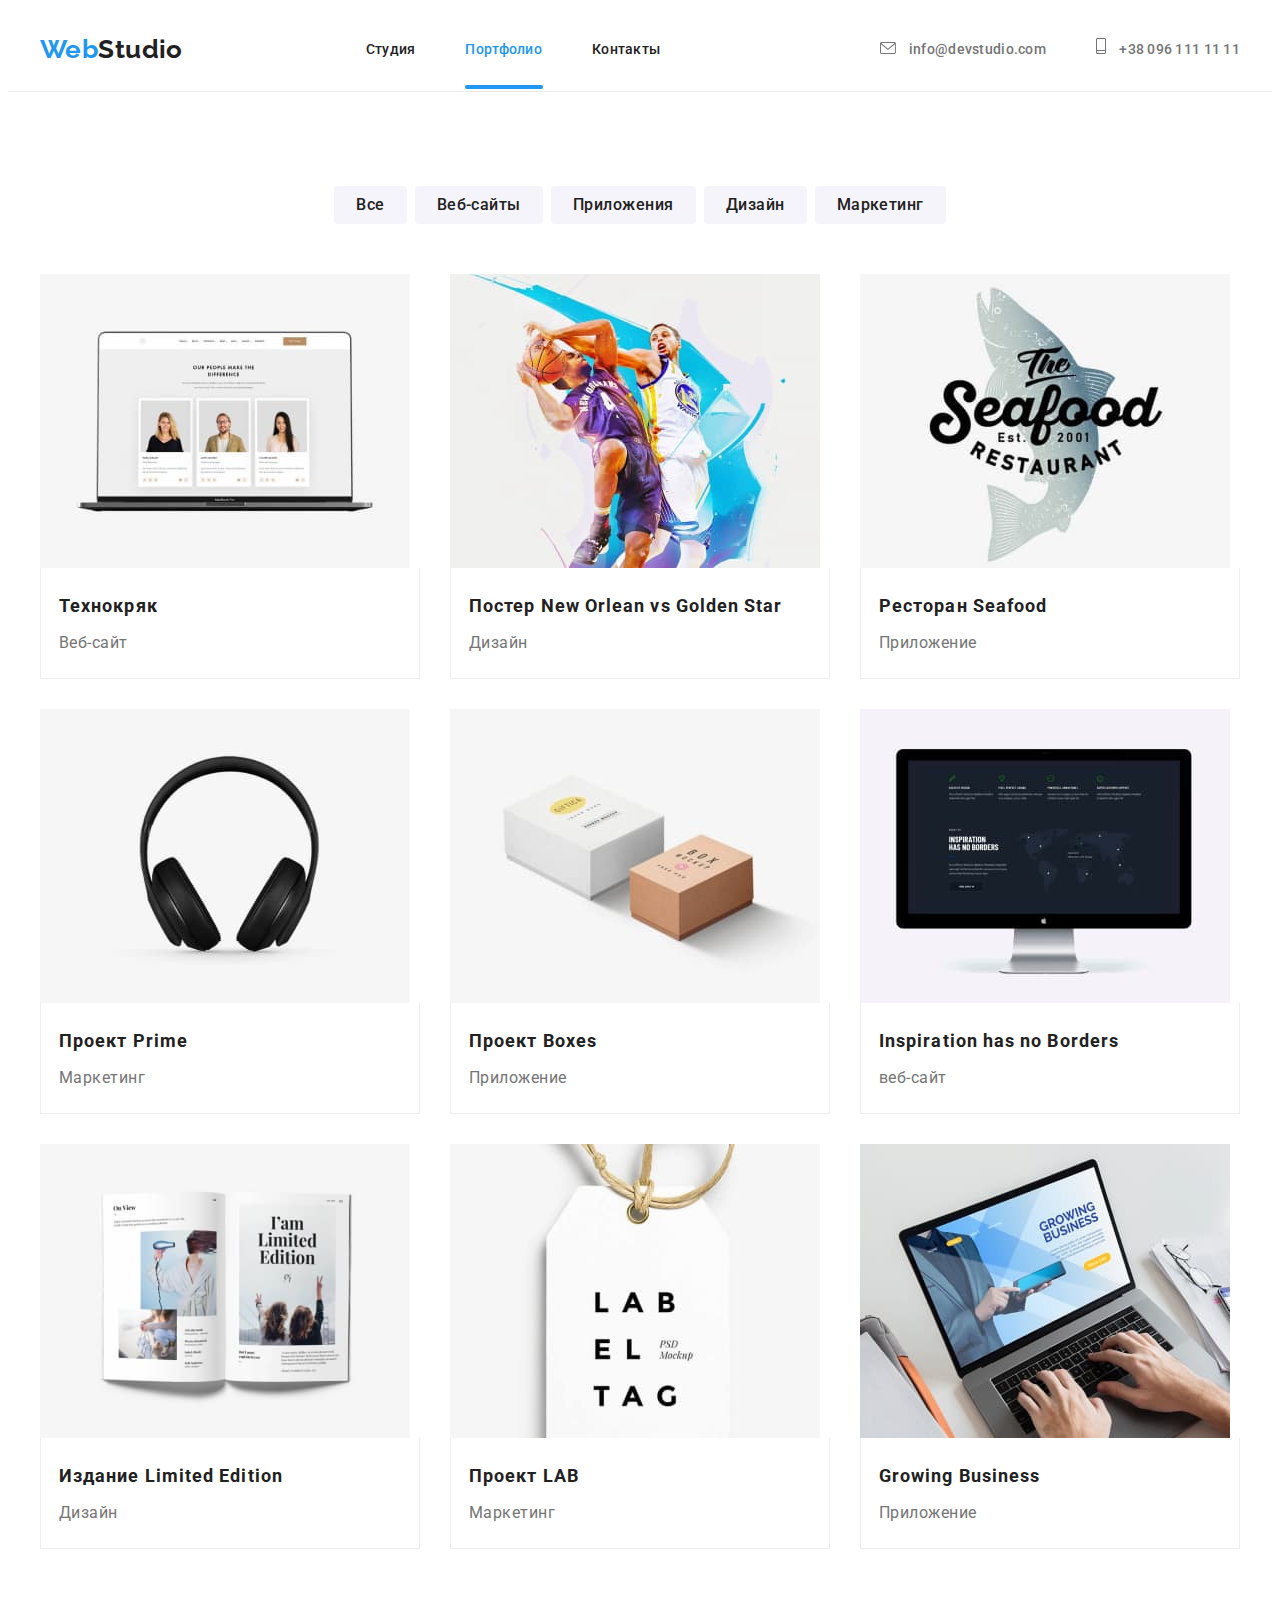
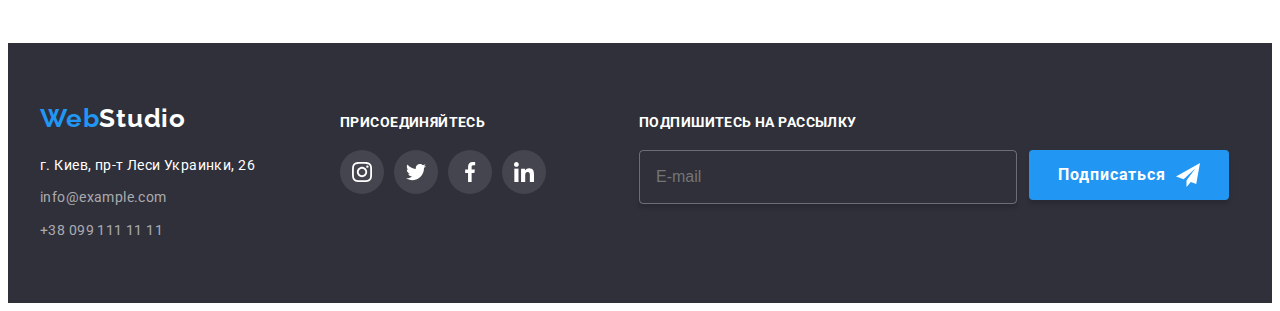
==== commit 7bc75202: "адаптация карточек портфолио" ====
--- a/portfolio.html
+++ b/portfolio.html
@@ -141,7 +141,12 @@
         <div class="container">
           <ul class="button-filter-list">
             <li class="button-filter-list__item">
-              <button class="button-filter-list__button--current" type="button">
+              <button
+                class="
+                  button-filter-list__button button-filter-list__button--current
+                "
+                type="button"
+              >
                 Все
               </button>
             </li>
@@ -172,6 +177,7 @@
               <a class="project-list__link" href="">
                 <div class="project-list__overlay">
                   <img
+                    classs="project-img"
                     src="./images/portfolio1.jpg"
                     alt="сайт с визитками команды в ноутбуки"
                     width="370"
@@ -192,6 +198,7 @@
               <a class="project-list__link" href="">
                 <div class="project-list__overlay">
                   <img
+                    classs="project-img"
                     src="./images/portfolio2.jpg"
                     alt="дизайн постера игры в баскетбол"
                     width="370"
@@ -216,6 +223,7 @@
               <a class="project-list__link" href="">
                 <div class="project-list__overlay">
                   <img
+                    classs="project-img"
                     src="./images/portfolio3.jpg"
                     alt="логотип приложения ресторан Морепродуктов"
                     width="370"
@@ -240,6 +248,7 @@
               <a class="project-list__link" href="">
                 <div class="project-list__overlay">
                   <img
+                    classs="project-img"
                     src="./images/portfolio4.jpg"
                     alt="Наушники"
                     width="370"
@@ -264,6 +273,7 @@
               <a class="project-list__link" href="">
                 <div class="project-list__overlay">
                   <img
+                    classs="project-img"
                     src="./images/portfolio5.jpg"
                     alt="два ящика"
                     width="370"
@@ -288,6 +298,7 @@
               <a class="project-list__link" href="">
                 <div class="project-list__overlay">
                   <img
+                    classs="project-img"
                     src="./images/portfolio6.jpg"
                     alt="моноблок"
                     width="370"
@@ -312,6 +323,7 @@
               <a class="project-list__link" href="">
                 <div class="project-list__overlay">
                   <img
+                    classs="project-img"
                     src="./images/portfolio7.jpg"
                     alt="открытый журнал"
                     width="370"
@@ -335,7 +347,12 @@
             <li class="project-list__item">
               <a class="project-list__link" href="">
                 <div class="project-list__overlay">
-                  <img src="./images/portfolio8.jpg" alt="бирка" width="370" />
+                  <img
+                    classs="project-img"
+                    src="./images/portfolio8.jpg"
+                    alt="бирка"
+                    width="370"
+                  />
                   <p class="project-list__title">
                     Lorem ipsum, dolor sit amet consectetur adipisicing elit.
                     Natus recusandae dolore, expedita voluptatibus dignissimos
@@ -356,6 +373,7 @@
               <a class="project-list__link" href="">
                 <div class="project-list__overlay">
                   <img
+                    classs="project-img"
                     src="./images/portfolio9.jpg"
                     alt="мужчина работает на ноутбуке"
                     width="370"
--- a/css/main.min.css
+++ b/css/main.min.css
@@ -1,2 +1,2 @@
-:root{--title-text-color: #212121;--title-text-color-secondary: #ffffff;--primary-text-color: #757575;--accent-text-color: #2196f3;--icon-color: #afb1b8}h1,h2,h3,h4,h5,h6,p,ul{margin-top:0;margin-bottom:0;padding-left:0}ul{list-style:none}a{text-decoration:none;transition-property:color;transition-duration:250ms;transition-timing-function:cubic-bezier(0.4, 0, 0.2, 1)}a:focus,a:hover{color:var(--accent-text-color)}img{display:block;max-width:100%}address{font-style:normal}body{background-color:#ffffff;color:var(--primary-text-color);font-family:'Roboto', sans-serif;font-family:'Raleway', sans-serif;letter-spacing:0.03em;font-size:14px;line-height:1.7}.section{padding-top:60px;padding-bottom:60px}@media screen and (min-width: 1200px){.section{padding-top:94px;padding-bottom:94px}}.visually-hidden{position:absolute !important;clip:rect(1px 1px 1px 1px);clip:rect(1px, 1px, 1px, 1px);padding:0 !important;border:0 !important;height:1px !important;width:1px !important;overflow:hidden}.container{padding-left:15px;padding-right:15px}@media screen and (min-width: 480px){.container{width:480px;margin:auto}}@media screen and (min-width: 768px){.container{width:768px}}@media screen and (min-width: 1200px){.container{width:1200px}}.header-main{color:var(--title-text-color-secondary);border-bottom:1px solid #ececec}@media screen and (max-width: 767px){.header-main{padding-top:16px;padding-bottom:16px}.header-main__mobile-menu-btn{background-color:transparent;border:none;padding:0;line-height:0;transition-property:fill;transition-duration:250ms;transition-timing-function:cubic-bezier(0.4, 0, 0.2, 1)}.header-main__mobile-menu-btn:hover,.header-main__mobile-menu-btn:focus{fill:var(--accent-text-color)}.header-main__container{display:flex;align-items:center;justify-content:space-between}}@media screen and (min-width: 768px){.header-main__nav{display:flex;align-items:center;padding-top:26px;padding-bottom:26px;margin-right:84px}.header-main__nav-menu{margin-left:88px}.header-main__mobile-menu-btn{display:none}.header-main__container{display:flex;align-items:center;justify-content:space-between}}@media screen and (min-width: 1200px){.header-main{display:flex;background-color:var(--title-text-color-secondary);border-bottom:1px solid #ececec}.header-main__nav{display:flex;align-items:center}.header-main__nav-menu{margin-left:93px}.header-main__mobile-menu-btn{display:none}.header-main_container{display:flex;align-items:center;justify-content:space-between}}.website-nav-list{display:flex;align-items:center}@media screen and (max-width: 767px){.website-nav-list{display:none}}.website-nav-list__item:not(:last-child){margin-right:50px}.website-nav-list__link{font-family:'Roboto', sans-serif;font-weight:500;font-size:14px;line-height:1.14;letter-spacing:0.02em;color:var(--title-text-color);position:relative;padding-top:32px;padding-bottom:32px;transition:color 250ms cubic-bezier(0.4, 0, 0.2, 1)}.website-nav-list__link:hover,.website-nav-list__link:focus{color:var(--accent-text-color)}.website-nav-list__link--current{font-family:'Roboto', sans-serif;font-weight:500;font-size:14px;line-height:1.14;letter-spacing:0.02em;color:var(--accent-text-color);position:relative;padding-top:32px;padding-bottom:32px}.website-nav-list__link--current::after{content:'';display:block;position:absolute;bottom:0;left:0;background-color:var(--accent-text-color);width:48px;height:4px;border:0;border-radius:2px}.website-nav-list__portfolio--link--current{font-family:'Roboto', sans-serif;font-weight:500;font-size:14px;line-height:1.14;letter-spacing:0.02em;color:var(--accent-text-color);position:relative;padding-top:32px;padding-bottom:32px}.website-nav-list__portfolio--link--current::after{content:'';display:block;position:absolute;bottom:0;left:0;background-color:var(--accent-text-color);width:78px;height:4px;border:0;border-radius:2px}.logo{color:var(--title-text-color);font-family:'Raleway', sans-serif;font-weight:700;font-size:24px;line-height:1.17;transition:color 250ms cubic-bezier(0.4, 0, 0.2, 1)}.logo:hover,.logo:focus{color:var(--accent-text-color)}.logo-web{color:var(--accent-text-color)}@media screen and (min-width: 1200px){.logo-web{color:var(--accent-text-color)}.logo{color:var(--title-text-color);font-family:'Raleway', sans-serif;font-weight:700;font-size:26px;line-height:1.19;margin-right:90px;transition:color 250ms cubic-bezier(0.4, 0, 0.2, 1)}.logo:hover,.logo:focus{color:var(--accent-text-color)}}.backdrop{position:fixed;top:0;left:0;width:100%;height:100%;background-color:rgba(0,0,0,0.2);z-index:100;transition:opacity 250ms cubic-bezier(0.4, 0, 0.2, 1),visibility 250ms cubic-bezier(0.4, 0, 0.2, 1)}.is-hidden{opacity:0;visibility:hidden;pointer-events:none}@media screen and (max-width: 767px){.contacts-nav-list{display:none}}@media screen and (min-width: 768px) and (max-width: 1199px){.contacts-nav-list{display:block;align-items:center}.contacts-nav-list__item:not(:last-child){margin-bottom:10px}.contacts-nav-list__link{font-family:'Roboto', sans-serif;font-weight:500;font-size:12px;letter-spacing:0.02em;color:var(--primary-text-color)}.contacts-nav-list__mail-icon{width:14px;height:10px;margin-right:8px}.contacts-nav-list__link:hover .contacts-nav-list__mail-icon,.contacts-nav-list__link:focus .contacts-nav-list__mail-icon{fill:var(--accent-text-color)}.contacts-nav-list__phone-icon{width:10px;height:14px;margin-right:8px}.contacts-nav-list__link:hover .contacts-nav-list__phone-icon,.contacts-nav-list__link:focus .contacts-nav-list__phone-icon{fill:var(--accent-text-color)}}@media screen and (min-width: 1200px){.contacts-nav-list{display:flex;align-items:center}.contacts-nav-list__item:last-child{margin-left:50px}.contacts-nav-list__link{font-family:'Roboto', sans-serif;font-weight:500;font-size:14px;line-height:1.14;letter-spacing:0.02em;color:var(--primary-text-color);transition:color 250ms cubic-bezier(0.4, 0, 0.2, 1)}.contacts-nav-list__link:hover,.contacts-nav-list__link:focus{color:var(--accent-text-color)}.contacts-nav-list__mail-icon{margin-right:10px;fill:currentColor;transition:fill 250ms cubic-bezier(0.4, 0, 0.2, 1)}.contacts-nav-list__mail-icon:hover,.contacts-nav-list__mail-icon:focus{fill:var(--accent-text-color)}.contacts-nav-list__phone-icon{margin-right:10px;fill:currentColor;transition:fill 250ms cubic-bezier(0.4, 0, 0.2, 1)}.contacts-nav-list__phone-icon:hover,.contacts-nav-list__phone-icon:focus{fill:var(--accent-text-color)}}.feature-list{font-size:14px;line-height:1.71}@media screen and (max-width: 767px){.feature-list__item:not(:last-child){margin-bottom:30px}.feature-list__title{text-align:center}}@media screen and (min-width: 768px) and (max-width: 1199px){.feature-list{display:flex;flex-wrap:wrap}.feature-list__item{margin-right:30px;margin-bottom:30px;max-width:354px}.feature-list__item:nth-child(2n){margin-right:0}.feature-list__item:nth-last-child(-n+2){margin-bottom:0}}@media screen and (min-width: 1200px){.feature-list{display:flex}.feature-list__item:not(:last-child){margin-right:30px}}.feature-list__title{font-family:'Roboto', sans-serif;font-weight:700;font-size:14px;line-height:1.14;letter-spacing:0.03em;text-transform:uppercase;color:var(--title-text-color);margin-top:0;margin-bottom:10px}.feature-list__text{font-family:'Roboto', sans-serif;font-weight:400;font-size:14px;line-height:1.71;letter-spacing:0.03em;color:var(--primary-text-color)}.feature-list__link{display:flex;align-items:center;justify-content:center;width:100%;height:120px;background:#f5f4fa;border-radius:4px;margin-bottom:30px}.feature-list__icon{width:70px;height:70px}.footer-address__location{font-family:'Roboto', sans-serif;font-weight:400;font-size:14px;line-height:1.71;letter-spacing:0.03em;color:var(--title-text-color-secondary);transition:color 250ms cubic-bezier(0.4, 0, 0.2, 1)}.footer-address__location:hover,.footer-address__location:focus{color:var(--accent-text-color)}.footer-address__link{font-family:'Roboto', sans-serif;font-weight:400;font-size:14px;line-height:1.71;letter-spacing:0.03em;color:rgba(255,255,255,0.6);display:block;margin-top:9px;margin-bottom:0px;transition:color 250ms cubic-bezier(0.4, 0, 0.2, 1)}.footer-address__link:hover,.footer-address__link:focus{color:var(--accent-text-color)}.logo-white{font-family:'Raleway', sans-serif;font-weight:700;font-size:24px;line-height:1.19;letter-spacing:0.03em;color:var(--title-text-color-secondary);display:block;margin-top:0px;margin-bottom:20px;transition:color 250ms cubic-bezier(0.4, 0, 0.2, 1)}.logo-white:hover,.logo-white:focus{color:var(--accent-text-color)}@media screen and (min-width: 1200px){.logo-white{font-size:26px}}@media screen and (max-width: 767px){.footer-address{margin-bottom:60px}.footer-social-container__title{font-family:'Roboto', sans-serif;font-weight:700;font-size:14px;line-height:16px;letter-spacing:0.03em;text-transform:uppercase;color:#ffffff;margin-bottom:20px}.footer-social-container__list{display:flex;justify-content:center}.footer-social-container__item{margin-right:10px}.footer-social-container__item:last-child{margin-right:0}.footer-subscribe-container__title{margin-top:60px}.footer-social-container__link{display:flex;align-items:center;justify-content:center;width:44px;height:44px;border-radius:50%;background-color:rgba(255,255,255,0.1);transition:background-color 250ms cubic-bezier(0.4, 0, 0.2, 1)}.footer-social-container__link:hover,.footer-social-container__link:focus{background-color:var(--accent-text-color)}.footer-social-container__link:hover:hover .social-icon,.footer-social-container__link:hover:focus .social-icon,.footer-social-container__link:focus:hover .social-icon,.footer-social-container__link:focus:focus .social-icon{fill:var(--title-text-color-secondary)}.footer-social-container__icon{width:20px;height:20px;fill:#ffffff;transition:fill 250ms cubic-bezier(0.4, 0, 0.2, 1)}}@media screen and (min-width: 768px) and (max-width: 1199px){.footer-subscribe-container{display:block;margin:auto}.footer-social-container__title{font-family:'Roboto', sans-serif;font-weight:700;font-size:14px;line-height:16px;letter-spacing:0.03em;text-transform:uppercase;color:#ffffff;margin-bottom:20px}.footer-social-container__list{display:flex;justify-content:center}.footer-social-container__item{margin-right:10px}.footer-social-container__item:last-child{margin-right:0}.footer-social-container__link{display:flex;align-items:center;justify-content:center;width:44px;height:44px;border-radius:50%;background-color:rgba(255,255,255,0.1);transition:background-color 250ms cubic-bezier(0.4, 0, 0.2, 1)}.footer-social-container__link:hover,.footer-social-container__link:focus{background-color:var(--accent-text-color)}.footer-social-container__link:hover:hover .social-icon,.footer-social-container__link:hover:focus .social-icon,.footer-social-container__link:focus:hover .social-icon,.footer-social-container__link:focus:focus .social-icon{fill:var(--title-text-color-secondary)}.footer-social-container__icon{width:20px;height:20px;fill:#ffffff;transition:fill 250ms cubic-bezier(0.4, 0, 0.2, 1)}.footer-subscribe-container__input{width:450px}.tablet{display:flex;align-items:baseline;justify-content:center}.footer-address{margin-right:165px;margin-bottom:60px}.footer-social-container{margin-bottom:60px}}@media screen and (min-width: 1200px){.footer-container{display:flex;align-items:baseline;margin:auto}.footer-address{padding-right:15px}.footer-social-container{margin-left:70px}.footer-social-container__title{font-family:'Roboto', sans-serif;font-weight:700;font-size:14px;line-height:16px;letter-spacing:0.03em;text-transform:uppercase;color:#ffffff;margin-bottom:20px}.footer-social-container__list{display:flex;justify-content:space-between}.footer-social-container__item{margin-right:10px}.footer-social-container__item:last-child{margin-right:0}.footer-social-container__link{display:flex;align-items:center;justify-content:center;width:44px;height:44px;border-radius:50%;background-color:rgba(255,255,255,0.1);transition:background-color 250ms cubic-bezier(0.4, 0, 0.2, 1)}.footer-social-container__link:hover,.footer-social-container__link:focus{background-color:var(--accent-text-color)}.footer-social-container__link:hover:hover .social-icon,.footer-social-container__link:hover:focus .social-icon,.footer-social-container__link:focus:hover .social-icon,.footer-social-container__link:focus:focus .social-icon{fill:var(--title-text-color-secondary)}.footer-social-container__icon{width:20px;height:20px;fill:#ffffff;transition:fill 250ms cubic-bezier(0.4, 0, 0.2, 1)}}.footer{background-color:#2f303a;padding-bottom:60px;padding-top:60px}@media screen and (max-width: 1199px){.footer{background-color:#2f303a;padding-bottom:60px;padding-top:60px;text-align:center}}.section-hero__button{font-family:'Roboto', sans-serif;font-weight:700;font-size:16px;line-height:1.87;display:inline-block;letter-spacing:0.06em;cursor:pointer;border-radius:4px;border:none;min-width:200px;padding:10px 32px;color:var(--title-text-color-secondary);background-color:var(--accent-text-color);transition:background-color 250ms cubic-bezier(0.4, 0, 0.2, 1)}.section-hero__button:hover,.section-hero__button:focus{background-color:#188ce8;box-shadow:0px 4px 4px rgba(0,0,0,0.15)}.section-hero{padding-top:118px;padding-bottom:118px;margin-left:auto;margin-right:auto;background-image:linear-gradient(to right, rgba(47,48,58,0.4), rgba(47,48,58,0.4)),url(../images/mobile/imghero.jpg);background-size:cover;background-position:center;background-color:#2f303a}.container-hero{display:flex;flex-direction:column;align-items:center}.section-hero__title{font-weight:900;font-size:26px;line-height:1.6;letter-spacing:0.06em;color:var(--title-text-color-secondary);margin-bottom:30px;max-width:380px;text-align:center;text-transform:uppercase}@media (min-device-pixel-ratio: 2) and (max-width: 767px), (min-resolution: 192dpi) and (max-width: 767px), (min-resolution: 2dppx) and (max-width: 767px){.section-hero{background-image:linear-gradient(to right, rgba(47,48,58,0.4), rgba(47,48,58,0.4)),url(../images/mobile/imghero@2x.jpg)}}@media screen and (min-width: 768px){.section-hero{background-image:linear-gradient(to right, rgba(47,48,58,0.4), rgba(47,48,58,0.4)),url(../images/tablet/imghero.jpg)}}@media (min-device-pixel-ratio: 2) and (max-width: 1199px), (min-resolution: 192dpi) and (max-width: 1199px), (min-resolution: 2dppx) and (max-width: 1199px){.section-hero{background-image:linear-gradient(to right, rgba(47,48,58,0.4), rgba(47,48,58,0.4)),url(../images/tablet/imghero@2x.jpg)}}@media screen and (min-width: 1200px){.section-hero{padding-top:200px;padding-bottom:200px;min-height:600px;max-width:1600px;background-image:linear-gradient(to right, rgba(47,48,58,0.4), rgba(47,48,58,0.4)),url(../images/desktop/imghero.jpg)}.section-hero__title{font-size:44px;line-height:1.4;max-width:696px}}@media (min-device-pixel-ratio: 2) and (min-width: 1200px), (min-resolution: 192dpi) and (min-width: 1200px), (min-resolution: 2dppx) and (min-width: 1200px){.section-hero{background-image:linear-gradient(to right, rgba(47,48,58,0.4), rgba(47,48,58,0.4)),url(../images/desktop/imghero@2x.jpg)}}.modal{position:absolute;top:50%;left:50%;transform:translate(-50%, -50%);width:528px;height:581px;padding:40px;background-color:var(--title-text-color-secondary);box-shadow:0px 1px 3px rgba(0,0,0,0.12),0px 1px 1px rgba(0,0,0,0.14),0px 2px 1px rgba(0,0,0,0.2);border-radius:4px}.modal__close--button{position:absolute;align-items:center;top:8px;right:8px;cursor:pointer;border:1px solid rgba(0,0,0,0.1);background-color:var(--title-text-color-secondary);width:30px;height:30px;border-radius:50%;padding:5px 5px 5px 5px}.modal__icon--close{width:18px;height:18px;fill:var(--title-text-color);transition:fill 250ms cubic-bezier(0.4, 0, 0.2, 1)}.modal__close--button:hover .modal__icon--close,.modal__close--button:focus .modal__icon--close{fill:var(--accent-text-color)}.modal__form{display:flex;flex-direction:column}.modal__input{width:100%;height:40px;border:1px solid rgba(33,33,33,0.2);border-radius:4px;padding-left:42px;font-size:12px;line-height:1.16;letter-spacing:0.01em;color:var(--title-text-color);background-color:var(--title-text-color-secondary);transition:border-color var(--accent-text-color)}.modal__input:focus{border-color:var(--accent-text-color);outline:none}.modal__head{font-family:'Roboto', sans-serif;font-weight:700;font-size:20px;line-height:1.15;text-align:center;letter-spacing:0.03em;color:#212121;margin-bottom:12px}.modal__field{font-family:'Roboto', sans-serif;font-weight:400;font-size:12px;line-height:1.16;letter-spacing:0.01em;color:var(--primary-text-color);margin-bottom:10px}.modal__wrapper{position:relative;display:block;margin-top:4px}.modal__icon{position:absolute;top:50%;left:15px;transform:translateY(-50%);fill:var(--title-text-color);transition:fill 250ms cubic-bezier(0.4, 0, 0.2, 1)}.modal__input:focus+.modal__icon{fill:var(--accent-text-color)}.modal__comments{width:100%;height:120px;resize:none;padding:12px 16px;margin-top:4px;border:1px solid rgba(33,33,33,0.2);border-radius:4px;transition:border-color 250ms cubic-bezier(0.4, 0, 0.2, 1)}.modal__comments:focus{border-color:var(--accent-text-color);outline:none}.modal__comments::placeholder{font-family:'Roboto', sans-serif;font-weight:400;font-size:14px;line-height:1.14;letter-spacing:0.01em;color:rgba(117,117,117,0.5)}.modal__checkbox--policy{margin:auto;margin-top:10px;font-family:'Roboto', sans-serif;font-weight:400;font-size:14px;line-height:1.71;letter-spacing:0.03em;color:var(--primary-text-color)}.modal__checkbox--policy::before{content:'';display:inline-block;vertical-align:middle;width:16px;height:15px;outline:1px solid var(--title-text-color);cursor:pointer;margin-right:9px;border-radius:2px;transition:outline 250ms cubic-bezier(0.4, 0, 0.2, 1)}.modal__checkbox:checked+.modal__checkbox--policy::before{background-image:url(../images/icon-check.svg);outline-color:var(--title-text-color-secondary)}.modal__checkbox:focus+.modal__checkbox--policy::before{outline:1px solid var(--accent-text-color)}.modal__link{text-decoration:underline;color:var(--accent-text-color);transition:outline 250ms cubic-bezier(0.4, 0, 0.2, 1)}.modal__link:focus{outline:1px solid var(--accent-text-color)}.modal__submit--button{font-family:'Roboto', sans-serif;font-weight:700;font-size:16px;line-height:1.87;align-self:center;margin-top:30px;width:200px;height:50px;letter-spacing:0.06em;cursor:pointer;border-radius:4px;border-color:transparent;color:var(--title-text-color-secondary);background-color:var(--accent-text-color);transition:background-color 250ms cubic-bezier(0.4, 0, 0.2, 1),outline 250ms cubic-bezier(0.4, 0, 0.2, 1)}.modal__submit--button:hover,.modal__submit--button:focus{background-color:#188ce8;outline:1px solid var(--accent-text-color)}.button-filter-list{display:flex;justify-content:center;margin-bottom:50px;color:var(--title-text-color)}.button-filter-list__item:not(:last-child){margin-right:8px}.button-filter-list__button{font-family:'Roboto', sans-serif;font-weight:500;font-size:16px;line-height:1.62;text-align:center;letter-spacing:0.03em;cursor:pointer;color:var(--title-text-color);background-color:#f5f4fa;display:inline-block;border-radius:4px;border:none;padding:6px 22px;transition:background-color 250ms cubic-bezier(0.4, 0, 0.2, 1),color 250ms cubic-bezier(0.4, 0, 0.2, 1),box-shadow 250ms cubic-bezier(0.4, 0, 0.2, 1)}.button-filter-list__button:hover,.button-filter-list__button:focus{color:var(--title-text-color-secondary);background-color:var(--accent-text-color);box-shadow:0px 3px 1px rgba(0,0,0,0.1),0px 1px 2px rgba(0,0,0,0.08),0px 2px 2px rgba(0,0,0,0.12)}.button-filter-list__button--current{font-family:'Roboto', sans-serif;font-weight:500;font-size:16px;line-height:1.62;text-align:center;letter-spacing:0.03em;cursor:pointer;background:#f5f4fa;display:inline-block;border-radius:4px;border:none;padding:6px 22px;color:var(--title-text-color-secondary);background-color:var(--accent-text-color);box-shadow:0px 3px 1px rgba(0,0,0,0.1),0px 1px 2px rgba(0,0,0,0.08),0px 2px 2px rgba(0,0,0,0.12)}.project-list{display:flex;flex-wrap:wrap;margin-left:-30px;margin-top:-30px}.project-list__item{flex-basis:calc((100% - 90px) / 3);margin-left:30px;margin-top:30px}.project-list__link{background-color:#ffffff;display:block;transition:box-shadow 250ms cubic-bezier(0.4, 0, 0.2, 1)}.project-list__link:hover,.project-list__link:focus{box-shadow:0px 1px 1px rgba(0,0,0,0.12),0px 4px 4px rgba(0,0,0,0.06),1px 4px 6px rgba(0,0,0,0.16)}.project-list__overlay{position:relative;overflow:hidden}.project-list__title{position:absolute;top:0;left:0;width:100%;height:100%;padding:63px 24px;background-color:rgba(33,150,243,0.9);color:var(--title-text-color-secondary);font-family:'Roboto', sans-serif;font-weight:400;font-size:18px;line-height:1.55;letter-spacing:0.03em;overflow:auto;transform:translateY(100%);transition:transform 250ms cubic-bezier(0.4, 0, 0.2, 1)}.project-list__link:hover .project-list__title,.project-list__link:focus .project-list__title{transform:translateY(0%)}.project-list__content{padding:20px 24px;border-bottom:1px solid #eeeeee;border-left:1px solid #eeeeee;border-right:1px solid #eeeeee}.project-list__headline{font-family:'Roboto', sans-serif;font-weight:700;font-size:18px;line-height:2;letter-spacing:0.06em;color:var(--title-text-color)}.project-list__tagline{margin-top:4px;font-family:'Roboto', sans-serif;font-weight:400;font-size:16px;line-height:1.87;letter-spacing:0.03em;color:var(--primary-text-color)}@media screen and (max-width: 767px){.section-client__title{font-family:'Roboto', sans-serif;font-weight:700;font-size:28px;line-height:1.17;text-align:center;letter-spacing:0.03em;color:var(--title-text-color);margin-top:0px;margin-bottom:30px}.section-client__list{display:flex;justify-content:center;flex-wrap:wrap;margin-right:-30px;margin-bottom:-30px}.section-client__company--item{flex-basis:calc(100% / 2 - 30px);margin-right:30px;margin-bottom:30px}.section-client__company--icon{display:flex;align-items:center;justify-content:center;height:92px;border:1px solid var(--icon-color);border-radius:4px;fill:var(--icon-color);transition:fill 250ms cubic-bezier(0.4, 0, 0.2, 1),border 250ms cubic-bezier(0.4, 0, 0.2, 1)}.section-client__company--icon:hover,.section-client__company--icon:focus{fill:var(--accent-text-color);border:1px solid var(--accent-text-color)}}@media screen and (min-width: 768px){.section-client__title{font-family:'Roboto', sans-serif;font-weight:700;font-size:28px;line-height:1.17;text-align:center;letter-spacing:0.03em;color:var(--title-text-color);margin-top:0px;margin-bottom:30px}.section-client__list{display:flex;justify-content:center;flex-wrap:wrap;margin-right:-30px;margin-bottom:-30px}.section-client__company--item{flex-basis:calc(100% / 3 - 30px);margin-right:30px;margin-bottom:30px}.section-client__company--icon{display:flex;align-items:center;justify-content:center;height:92px;border:1px solid var(--icon-color);border-radius:4px;fill:var(--icon-color);transition:fill 250ms cubic-bezier(0.4, 0, 0.2, 1),border 250ms cubic-bezier(0.4, 0, 0.2, 1)}.section-client__company--icon:hover,.section-client__company--icon:focus{fill:var(--accent-text-color);border:1px solid var(--accent-text-color)}}@media screen and (min-width: 1200px){.section-client__title{font-family:'Roboto', sans-serif;font-weight:700;font-size:36px;line-height:1.16;text-align:center;letter-spacing:0.03em;color:var(--title-text-color);margin-top:0px;margin-bottom:50px}.section-client__list{display:flex;flex-wrap:nowrap;justify-content:center;margin-right:0;margin-bottom:0}.section-client__company--item{margin-right:30px}.section-client__company--item:last-child{margin-right:0}.section-client__company--icon{display:flex;align-items:center;justify-content:center;width:170px;height:92px;border:1px solid var(--icon-color);border-radius:4px;fill:var(--icon-color);transition:fill 250ms cubic-bezier(0.4, 0, 0.2, 1),border 250ms cubic-bezier(0.4, 0, 0.2, 1)}.section-client__company--icon:hover,.section-client__company--icon:focus{fill:var(--accent-text-color);border:1px solid var(--accent-text-color)}.section-client__company--item{margin-bottom:0px}}.section-client__company--item{width:170px;height:92px}@media screen and (max-width: 767px){.section-team__item:not(:last-child){margin-bottom:30px}.section-team-card__title{font-family:'Roboto', sans-serif;font-weight:500;font-size:16px;line-height:1.18;text-align:center;letter-spacing:0.03em;color:#212121;margin-top:30px;margin-bottom:10px}.section-team-card__profession{font-family:'Roboto', sans-serif;width:400;font-size:16px;line-height:19px;text-align:center;letter-spacing:0.03em;margin-bottom:16px;color:#757575}.section-team-card__social--list{padding:0 74px 24px;display:flex;justify-content:center}.section-team-card__item:not(:last-child){margin-right:10px}.section-team__list{display:block;flex-wrap:wrap;margin-right:-30px;margin-bottom:-30px}.section-team__item{flex-basis:calc(100% / 2 - 30px);margin-right:30px;margin-bottom:30px}.section-team-card__link{display:flex;align-items:center;justify-content:center;width:44px;height:44px;border-radius:50%;background:#ffffff;transition:backgraund 250ms cubic-bezier(0.4, 0, 0.2, 1)}.section-team-card__link:hover,.section-team-card__link:focus{background:var(--accent-text-color)}.section-team-card__icon{width:20px;height:20px;fill:var(--icon-color);transition:fill 250ms cubic-bezier(0.4, 0, 0.2, 1)}.section-team-card__link:hover .section-team-card__icon,.section-team-card__link:focus .section-team-card__icon{fill:var(--title-text-color-secondary)}}@media screen and (min-width: 768px) and (max-width: 1199px){.section-team-card__title{font-family:'Roboto', sans-serif;font-weight:500;font-size:16px;line-height:1.18;text-align:center;letter-spacing:0.03em;color:#212121;margin-top:30px;margin-bottom:10px}.section-team-card__profession{font-family:'Roboto', sans-serif;width:400;font-size:16px;line-height:19px;text-align:center;letter-spacing:0.03em;margin-bottom:16px;color:#757575}.section-team-card__social--list{padding:0 74px 24px;display:flex;justify-content:space-between}.section-team__list{display:flex;flex-wrap:wrap;margin-right:-30px;margin-bottom:-30px}.section-team__item{flex-basis:calc(100% / 2 - 30px);margin-right:30px;margin-bottom:30px}.section-team-card__link{display:flex;align-items:center;justify-content:center;width:44px;height:44px;border-radius:50%;background:#ffffff;transition:backgraund 250ms cubic-bezier(0.4, 0, 0.2, 1)}.section-team-card__link:hover,.section-team-card__link:focus{background:var(--accent-text-color)}.section-team-card__icon{width:20px;height:20px;fill:var(--icon-color);transition:fill 250ms cubic-bezier(0.4, 0, 0.2, 1)}.section-team-card__link:hover .section-team-card__icon,.section-team-card__link:focus .section-team-card__icon{fill:var(--title-text-color-secondary)}}@media screen and (min-width: 1200px){.section-team-card{padding-top:30px;padding-bottom:30px;padding-left:32px;padding-right:32px}.section-team-card__title{font-family:'Roboto', sans-serif;font-weight:500;font-size:16px;line-height:1.18;text-align:center;letter-spacing:0.03em;color:var(--title-text-color);margin-top:0;margin-bottom:0}.section-team-card__profession{font-family:'Roboto', sans-serif;font-weight:400;font-size:16px;line-height:1.18;text-align:center;letter-spacing:0.03em;color:var(--primary-text-color);margin-top:10px;margin-bottom:16px}.section-team-card__social--list{display:flex;justify-content:space-between}.section-team-card__link{display:flex;align-items:center;justify-content:center;width:44px;height:44px;border-radius:50%;background:#ffffff;transition:backgraund 250ms cubic-bezier(0.4, 0, 0.2, 1)}.section-team-card__link:hover,.section-team-card__link:focus{background:var(--accent-text-color)}.section-team-card__icon{width:20px;height:20px;fill:var(--icon-color);transition:fill 250ms cubic-bezier(0.4, 0, 0.2, 1)}.section-team-card__link:hover .section-team-card__icon,.section-team-card__link:focus .section-team-card__icon{fill:var(--title-text-color-secondary)}}.section-team{background-color:#f5f4fa}.section-team__item{background:#ffffff;box-shadow:0px 1px 3px rgba(0,0,0,0.12),0px 1px 1px rgba(0,0,0,0.14),0px 2px 1px rgba(0,0,0,0.2);border-radius:0px 0px 4px 4px}@media screen and (max-width: 767px){.section-team__list:not(:last-child){margin-bottom:30px}.section-team__title{font-family:'Roboto', sans-serif;font-weight:700;font-size:28px;line-height:1.17;text-align:center;letter-spacing:0.03em;color:#212121;margin-bottom:30px}}@media screen and (min-width: 768px) and (max-width: 1199px){.section-team-list{display:flex;flex-wrap:wrap}.section-team__title{font-family:'Roboto', sans-serif;font-weight:700;font-size:28px;line-height:1.17;text-align:center;letter-spacing:0.03em;color:#212121;margin-bottom:30px}.section-team__item{margin-right:30px;margin-bottom:30px;min-width:354px}.section-team__item:nth-child(2n){margin-right:0}.section-team__item:nth-last-child(-n+2){margin-bottom:0}}@media screen and (min-width: 1200px){.section-team{background-color:#f5f4fa}.section-team__title{font-family:'Roboto', sans-serif;font-weight:700;font-size:36px;line-height:1.16;text-align:center;letter-spacing:0.03em;color:var(--title-text-color);margin-top:0px;margin-bottom:50px}.section-team__list{display:flex}.section-team__item{font-weight:500;font-size:16px;line-height:1.17;color:var(--title-text-color);text-align:center;background:#ffffff;box-shadow:0px 1px 3px rgba(0,0,0,0.12),0px 1px 1px rgba(0,0,0,0.14),0px 2px 1px rgba(0,0,0,0.2);border-radius:0px 0px 4px 4px}.section-team__item{box-shadow:0px 1px 3px rgba(0,0,0,0.12),0px 1px 1px rgba(0,0,0,0.14),0px 2px 1px rgba(0,0,0,0.2);border-radius:0px 0px 4px 4px;background-color:#ffffff}.section-team__item:not(:last-child){margin-right:30px}}@media screen and (max-width: 767px){.footer-subscribe-container{margin-left:0px}.footer-subscribe-container__input{width:100%;height:50px;border:1px solid rgba(255,255,255,0.3);border-radius:4px;color:rgba(255,255,255,0.6);font-size:16px;line-height:1.25;background-color:rgba(33,150,243,0);padding-left:16px;margin-right:12px;box-shadow:0px 4px 4px 0px rgba(0,0,0,0.15);margin:20px 0}.footer-subscribe-container__input:hover,.footer-subscribe-container__input:focus{outline:none}}@media screen and (min-width: 768px){.footer-subscribe-container{margin-left:0px}.footer-subscribe-container__input{display:flex;justify-content:center;align-items:center;flex-direction:column;width:450px;height:50px;border:1px solid rgba(255,255,255,0.3);border-radius:4px;color:rgba(255,255,255,0.6);font-size:16px;line-height:1.25;background-color:rgba(33,150,243,0);padding-left:16px;margin:auto;margin-bottom:20px;box-shadow:0px 4px 4px 0px rgba(0,0,0,0.15)}.footer-subscribe-container__input:hover,.footer-subscribe-container__input:focus{outline:none}.footer-subscribe-container__title{font-family:'Roboto', sans-serif;font-weight:700;font-size:14px;line:height 1.14;letter-spacing:0.03em;text-transform:uppercase;color:#ffffff;margin-bottom:20px}}@media screen and (min-width: 1200px){.footer-subscribe-container{margin-left:93px}.tablet{display:flex;align-items:baseline;justify-content:center}.footer-subscribe-container__form{display:flex;justify-content:space-between}.footer-subscribe-container__input{width:358px;margin-bottom:0px;margin-right:12px}}.footer-subscribe-container__button--subscribe{display:inline-flex;align-items:center;justify-content:center;width:200px;height:50px;background-color:var(--accent-text-color);color:var(--title-text-color-secondary);text-align:center;font-family:'Roboto', sans-serif;font-size:16px;font-weight:700;line-height:1.87;letter-spacing:0.06em;border:0;border-radius:4px;box-shadow:0px 4px 4px 0px rgba(0,0,0,0.15);cursor:pointer;transition:background-color 250ms cubic-bezier(0.4, 0, 0.2, 1)}.footer-subscribe-container__button--subscribe:hover,.footer-subscribe-container__button--subscribe:focus{background-color:#188ce8}.footer-subscribe-container__icon--send{fill:var(--title-text-color-secondary);margin-left:10px}.footer-subscribe-container__title{font-family:'Roboto', sans-serif;font-weight:700;font-size:14px;line-height:16px;letter-spacing:0.03em;text-transform:uppercase;color:#ffffff;margin-bottom:20px}.footer-subscribe-container__button--subscribe{display:inline-flex;align-items:center;justify-content:center;width:200px;height:50px;background-color:var(--accent-text-color);color:var(--title-text-color-secondary);text-align:center;font-family:'Roboto', sans-serif;font-size:16px;font-weight:700;line-height:1.87;letter-spacing:0.06em;border:0;border-radius:4px;box-shadow:0px 4px 4px 0px rgba(0,0,0,0.15);cursor:pointer;transition:background-color 250ms cubic-bezier(0.4, 0, 0.2, 1)}.footer-subscribe-container__button--subscribe:hover,.footer-subscribe-container__button--subscribe:focus{background-color:#188ce8}.footer-subscribe-container__icon--send{fill:var(--title-text-color-secondary);margin-left:10px}@media screen and (max-width: 1199px){.we-make{display:none}}.we-make{padding-top:0px}.we-make__title{font-family:'Roboto', sans-serif;font-weight:700;font-size:36px;line-height:1.16;text-align:center;letter-spacing:0.03em;color:var(--title-text-color);margin-top:0px;margin-bottom:50px}.we-make__list{display:flex}.we-make__item{position:relative}.we-make__item:not(:last-child){margin-right:30px}.we-make__text{position:absolute;bottom:0;display:flex;align-items:center;justify-content:center;width:370px;height:70px;font-family:'Roboto', sans-serif;font-weight:700;font-size:14px;line-height:1.14;text-align:center;letter-spacing:0.03em;text-transform:uppercase;color:var(--title-text-color-secondary);background-color:rgba(47,48,58,0.8)}.visually-hidden-portfolio{position:absolute;width:1px;height:1px;margin:-1px;border:none;padding:0;white-space:nowrap;clip-path:inset(100%);clip:rect(0 0 0 0);overflow:hidden}@media screen and (max-width: 767px){.mobile-menu{position:fixed;top:0;left:0;width:100vw;height:100vh;overflow:auto;background-color:var(--title-text-color-secondary);font-family:'Roboto', sans-serif;opacity:0;visibility:hidden;pointer-events:none;z-index:20;transition:opacity, visibility;transition-duration:250ms;transition-timing-function:cubic-bezier(0.4, 0, 0.2, 1)}.mobile-menu.is-open{opacity:1;visibility:visible;pointer-events:auto}.mobile-menu__container{position:relative;padding-left:40px;padding-top:48px;padding-bottom:48px}.mobile-menu__close-btn{position:absolute;top:10px;right:15px;width:40px;height:40px;background-color:transparent;border:none;transition-property:color;transition-duration:250ms;transition-timing-function:cubic-bezier(0.4, 0, 0.2, 1)}.mobile-menu__close-btn:hover,.mobile-menu__close-btn:focus{color:var(--accent-text-color)}.mobile-menu__nav{margin-bottom:302px}.mobile-menu__nav-item{font-weight:500;font-size:40px;letter-spacing:0.02em}.mobile-menu__nav-item:not(:last-child){margin-bottom:32px}.mobile-menu__nav-link{color:var(--title-text-color)}.mobile-menu__contacts{margin-bottom:64px}.mobile-menu__contacts-phone{margin-bottom:32px;font-weight:500;font-size:34px;letter-spacing:0.02em}.mobile-menu__contacts-phone-link{color:var(--accent-text-color)}.mobile-menu__contacts-email{font-weight:500;font-size:24px;letter-spacing:0.02em}.mobile-menu__contacts-email-link{color:var(--primary-text-color)}.mobile-menu__network{display:flex}.mobile-menu__network-item{font-weight:500;font-size:18px;line-height:1.2;letter-spacing:0.02em}.mobile-menu__network-item:not(:last-child){margin-right:20px}.mobile-menu__network-link{color:var(--accent-text-color)}}@media screen and (min-width: 768px){.mobile-menu{display:none}}
+:root{--title-text-color: #212121;--title-text-color-secondary: #ffffff;--primary-text-color: #757575;--accent-text-color: #2196f3;--icon-color: #afb1b8}h1,h2,h3,h4,h5,h6,p,ul{margin-top:0;margin-bottom:0;padding-left:0}ul{list-style:none}a{text-decoration:none;transition-property:color;transition-duration:250ms;transition-timing-function:cubic-bezier(0.4, 0, 0.2, 1)}a:focus,a:hover{color:var(--accent-text-color)}img{display:block;max-width:100%}address{font-style:normal}body{background-color:#ffffff;color:var(--primary-text-color);font-family:'Roboto', sans-serif;font-family:'Raleway', sans-serif;letter-spacing:0.03em;font-size:14px;line-height:1.7}.section{padding-top:60px;padding-bottom:60px}@media screen and (min-width: 1200px){.section{padding-top:94px;padding-bottom:94px}}.visually-hidden{position:absolute !important;clip:rect(1px 1px 1px 1px);clip:rect(1px, 1px, 1px, 1px);padding:0 !important;border:0 !important;height:1px !important;width:1px !important;overflow:hidden}.container{padding-left:15px;padding-right:15px}@media screen and (min-width: 480px){.container{width:480px;margin:auto}}@media screen and (min-width: 768px){.container{width:768px}}@media screen and (min-width: 1200px){.container{width:1200px}}.header-main{color:var(--title-text-color-secondary);border-bottom:1px solid #ececec}@media screen and (max-width: 767px){.header-main{padding-top:16px;padding-bottom:16px}.header-main__mobile-menu-btn{background-color:transparent;border:none;padding:0;line-height:0;transition-property:fill;transition-duration:250ms;transition-timing-function:cubic-bezier(0.4, 0, 0.2, 1)}.header-main__mobile-menu-btn:hover,.header-main__mobile-menu-btn:focus{fill:var(--accent-text-color)}.header-main__container{display:flex;align-items:center;justify-content:space-between}}@media screen and (min-width: 768px){.header-main__nav{display:flex;align-items:center;padding-top:26px;padding-bottom:26px;margin-right:84px}.header-main__nav-menu{margin-left:88px}.header-main__mobile-menu-btn{display:none}.header-main__container{display:flex;align-items:center;justify-content:space-between}}@media screen and (min-width: 1200px){.header-main{display:flex;background-color:var(--title-text-color-secondary);border-bottom:1px solid #ececec}.header-main__nav{display:flex;align-items:center}.header-main__nav-menu{margin-left:93px}.header-main__mobile-menu-btn{display:none}.header-main_container{display:flex;align-items:center;justify-content:space-between}}.website-nav-list{display:flex;align-items:center}@media screen and (max-width: 767px){.website-nav-list{display:none}}.website-nav-list__item:not(:last-child){margin-right:50px}.website-nav-list__link{font-family:'Roboto', sans-serif;font-weight:500;font-size:14px;line-height:1.14;letter-spacing:0.02em;color:var(--title-text-color);position:relative;padding-top:32px;padding-bottom:32px;transition:color 250ms cubic-bezier(0.4, 0, 0.2, 1)}.website-nav-list__link:hover,.website-nav-list__link:focus{color:var(--accent-text-color)}.website-nav-list__link--current{font-family:'Roboto', sans-serif;font-weight:500;font-size:14px;line-height:1.14;letter-spacing:0.02em;color:var(--accent-text-color);position:relative;padding-top:32px;padding-bottom:32px}.website-nav-list__link--current::after{content:'';display:block;position:absolute;bottom:0;left:0;background-color:var(--accent-text-color);width:48px;height:4px;border:0;border-radius:2px}.website-nav-list__portfolio--link--current{font-family:'Roboto', sans-serif;font-weight:500;font-size:14px;line-height:1.14;letter-spacing:0.02em;color:var(--accent-text-color);position:relative;padding-top:32px;padding-bottom:32px}.website-nav-list__portfolio--link--current::after{content:'';display:block;position:absolute;bottom:0;left:0;background-color:var(--accent-text-color);width:78px;height:4px;border:0;border-radius:2px}.logo{color:var(--title-text-color);font-family:'Raleway', sans-serif;font-weight:700;font-size:24px;line-height:1.17;transition:color 250ms cubic-bezier(0.4, 0, 0.2, 1)}.logo:hover,.logo:focus{color:var(--accent-text-color)}.logo-web{color:var(--accent-text-color)}@media screen and (min-width: 1200px){.logo-web{color:var(--accent-text-color)}.logo{color:var(--title-text-color);font-family:'Raleway', sans-serif;font-weight:700;font-size:26px;line-height:1.19;margin-right:90px;transition:color 250ms cubic-bezier(0.4, 0, 0.2, 1)}.logo:hover,.logo:focus{color:var(--accent-text-color)}}.backdrop{position:fixed;top:0;left:0;width:100%;height:100%;background-color:rgba(0,0,0,0.2);z-index:100;transition:opacity 250ms cubic-bezier(0.4, 0, 0.2, 1),visibility 250ms cubic-bezier(0.4, 0, 0.2, 1)}.is-hidden{opacity:0;visibility:hidden;pointer-events:none}@media screen and (max-width: 767px){.contacts-nav-list{display:none}}@media screen and (min-width: 768px) and (max-width: 1199px){.contacts-nav-list{display:block;align-items:center}.contacts-nav-list__item:not(:last-child){margin-bottom:10px}.contacts-nav-list__link{font-family:'Roboto', sans-serif;font-weight:500;font-size:12px;letter-spacing:0.02em;color:var(--primary-text-color)}.contacts-nav-list__mail-icon{width:14px;height:10px;margin-right:8px}.contacts-nav-list__link:hover .contacts-nav-list__mail-icon,.contacts-nav-list__link:focus .contacts-nav-list__mail-icon{fill:var(--accent-text-color)}.contacts-nav-list__phone-icon{width:10px;height:14px;margin-right:8px}.contacts-nav-list__link:hover .contacts-nav-list__phone-icon,.contacts-nav-list__link:focus .contacts-nav-list__phone-icon{fill:var(--accent-text-color)}}@media screen and (min-width: 1200px){.contacts-nav-list{display:flex;align-items:center}.contacts-nav-list__item:last-child{margin-left:50px}.contacts-nav-list__link{font-family:'Roboto', sans-serif;font-weight:500;font-size:14px;line-height:1.14;letter-spacing:0.02em;color:var(--primary-text-color);transition:color 250ms cubic-bezier(0.4, 0, 0.2, 1)}.contacts-nav-list__link:hover,.contacts-nav-list__link:focus{color:var(--accent-text-color)}.contacts-nav-list__mail-icon{margin-right:10px;fill:currentColor;transition:fill 250ms cubic-bezier(0.4, 0, 0.2, 1)}.contacts-nav-list__mail-icon:hover,.contacts-nav-list__mail-icon:focus{fill:var(--accent-text-color)}.contacts-nav-list__phone-icon{margin-right:10px;fill:currentColor;transition:fill 250ms cubic-bezier(0.4, 0, 0.2, 1)}.contacts-nav-list__phone-icon:hover,.contacts-nav-list__phone-icon:focus{fill:var(--accent-text-color)}}.feature-list{font-size:14px;line-height:1.71}@media screen and (max-width: 767px){.feature-list__item:not(:last-child){margin-bottom:30px}.feature-list__title{text-align:center}}@media screen and (min-width: 768px) and (max-width: 1199px){.feature-list{display:flex;flex-wrap:wrap}.feature-list__item{margin-right:30px;margin-bottom:30px;max-width:354px}.feature-list__item:nth-child(2n){margin-right:0}.feature-list__item:nth-last-child(-n+2){margin-bottom:0}}@media screen and (min-width: 1200px){.feature-list{display:flex}.feature-list__item:not(:last-child){margin-right:30px}}.feature-list__title{font-family:'Roboto', sans-serif;font-weight:700;font-size:14px;line-height:1.14;letter-spacing:0.03em;text-transform:uppercase;color:var(--title-text-color);margin-top:0;margin-bottom:10px}.feature-list__text{font-family:'Roboto', sans-serif;font-weight:400;font-size:14px;line-height:1.71;letter-spacing:0.03em;color:var(--primary-text-color)}.feature-list__link{display:flex;align-items:center;justify-content:center;width:100%;height:120px;background:#f5f4fa;border-radius:4px;margin-bottom:30px}.feature-list__icon{width:70px;height:70px}.footer-address__location{font-family:'Roboto', sans-serif;font-weight:400;font-size:14px;line-height:1.71;letter-spacing:0.03em;color:var(--title-text-color-secondary);transition:color 250ms cubic-bezier(0.4, 0, 0.2, 1)}.footer-address__location:hover,.footer-address__location:focus{color:var(--accent-text-color)}.footer-address__link{font-family:'Roboto', sans-serif;font-weight:400;font-size:14px;line-height:1.71;letter-spacing:0.03em;color:rgba(255,255,255,0.6);display:block;margin-top:9px;margin-bottom:0px;transition:color 250ms cubic-bezier(0.4, 0, 0.2, 1)}.footer-address__link:hover,.footer-address__link:focus{color:var(--accent-text-color)}.logo-white{font-family:'Raleway', sans-serif;font-weight:700;font-size:24px;line-height:1.19;letter-spacing:0.03em;color:var(--title-text-color-secondary);display:block;margin-top:0px;margin-bottom:20px;transition:color 250ms cubic-bezier(0.4, 0, 0.2, 1)}.logo-white:hover,.logo-white:focus{color:var(--accent-text-color)}@media screen and (min-width: 1200px){.logo-white{font-size:26px}}@media screen and (max-width: 767px){.footer-address{margin-bottom:60px}.footer-social-container__title{font-family:'Roboto', sans-serif;font-weight:700;font-size:14px;line-height:16px;letter-spacing:0.03em;text-transform:uppercase;color:#ffffff;margin-bottom:20px}.footer-social-container__list{display:flex;justify-content:center}.footer-social-container__item{margin-right:10px}.footer-social-container__item:last-child{margin-right:0}.footer-subscribe-container__title{margin-top:60px}.footer-social-container__link{display:flex;align-items:center;justify-content:center;width:44px;height:44px;border-radius:50%;background-color:rgba(255,255,255,0.1);transition:background-color 250ms cubic-bezier(0.4, 0, 0.2, 1)}.footer-social-container__link:hover,.footer-social-container__link:focus{background-color:var(--accent-text-color)}.footer-social-container__link:hover:hover .social-icon,.footer-social-container__link:hover:focus .social-icon,.footer-social-container__link:focus:hover .social-icon,.footer-social-container__link:focus:focus .social-icon{fill:var(--title-text-color-secondary)}.footer-social-container__icon{width:20px;height:20px;fill:#ffffff;transition:fill 250ms cubic-bezier(0.4, 0, 0.2, 1)}}@media screen and (min-width: 768px) and (max-width: 1199px){.footer-subscribe-container{display:block;margin:auto}.footer-social-container__title{font-family:'Roboto', sans-serif;font-weight:700;font-size:14px;line-height:16px;letter-spacing:0.03em;text-transform:uppercase;color:#ffffff;margin-bottom:20px}.footer-social-container__list{display:flex;justify-content:center}.footer-social-container__item{margin-right:10px}.footer-social-container__item:last-child{margin-right:0}.footer-social-container__link{display:flex;align-items:center;justify-content:center;width:44px;height:44px;border-radius:50%;background-color:rgba(255,255,255,0.1);transition:background-color 250ms cubic-bezier(0.4, 0, 0.2, 1)}.footer-social-container__link:hover,.footer-social-container__link:focus{background-color:var(--accent-text-color)}.footer-social-container__link:hover:hover .social-icon,.footer-social-container__link:hover:focus .social-icon,.footer-social-container__link:focus:hover .social-icon,.footer-social-container__link:focus:focus .social-icon{fill:var(--title-text-color-secondary)}.footer-social-container__icon{width:20px;height:20px;fill:#ffffff;transition:fill 250ms cubic-bezier(0.4, 0, 0.2, 1)}.footer-subscribe-container__input{width:450px}.tablet{display:flex;align-items:baseline;justify-content:center}.footer-address{margin-right:165px;margin-bottom:60px}.footer-social-container{margin-bottom:60px}}@media screen and (min-width: 1200px){.footer-container{display:flex;align-items:baseline;margin:auto}.footer-address{padding-right:15px}.footer-social-container{margin-left:70px}.footer-social-container__title{font-family:'Roboto', sans-serif;font-weight:700;font-size:14px;line-height:16px;letter-spacing:0.03em;text-transform:uppercase;color:#ffffff;margin-bottom:20px}.footer-social-container__list{display:flex;justify-content:space-between}.footer-social-container__item{margin-right:10px}.footer-social-container__item:last-child{margin-right:0}.footer-social-container__link{display:flex;align-items:center;justify-content:center;width:44px;height:44px;border-radius:50%;background-color:rgba(255,255,255,0.1);transition:background-color 250ms cubic-bezier(0.4, 0, 0.2, 1)}.footer-social-container__link:hover,.footer-social-container__link:focus{background-color:var(--accent-text-color)}.footer-social-container__link:hover:hover .social-icon,.footer-social-container__link:hover:focus .social-icon,.footer-social-container__link:focus:hover .social-icon,.footer-social-container__link:focus:focus .social-icon{fill:var(--title-text-color-secondary)}.footer-social-container__icon{width:20px;height:20px;fill:#ffffff;transition:fill 250ms cubic-bezier(0.4, 0, 0.2, 1)}}.footer{background-color:#2f303a;padding-bottom:60px;padding-top:60px}@media screen and (max-width: 1199px){.footer{background-color:#2f303a;padding-bottom:60px;padding-top:60px;text-align:center}}.section-hero__button{font-family:'Roboto', sans-serif;font-weight:700;font-size:16px;line-height:1.87;display:inline-block;letter-spacing:0.06em;cursor:pointer;border-radius:4px;border:none;min-width:200px;padding:10px 32px;color:var(--title-text-color-secondary);background-color:var(--accent-text-color);transition:background-color 250ms cubic-bezier(0.4, 0, 0.2, 1)}.section-hero__button:hover,.section-hero__button:focus{background-color:#188ce8;box-shadow:0px 4px 4px rgba(0,0,0,0.15)}.section-hero{padding-top:118px;padding-bottom:118px;margin-left:auto;margin-right:auto;background-image:linear-gradient(to right, rgba(47,48,58,0.4), rgba(47,48,58,0.4)),url(../images/mobile/imghero.jpg);background-size:cover;background-position:center;background-color:#2f303a}.container-hero{display:flex;flex-direction:column;align-items:center}.section-hero__title{font-weight:900;font-size:26px;line-height:1.6;letter-spacing:0.06em;color:var(--title-text-color-secondary);margin-bottom:30px;max-width:380px;text-align:center;text-transform:uppercase}@media (min-device-pixel-ratio: 2) and (max-width: 767px), (min-resolution: 192dpi) and (max-width: 767px), (min-resolution: 2dppx) and (max-width: 767px){.section-hero{background-image:linear-gradient(to right, rgba(47,48,58,0.4), rgba(47,48,58,0.4)),url(../images/mobile/imghero@2x.jpg)}}@media screen and (min-width: 768px){.section-hero{background-image:linear-gradient(to right, rgba(47,48,58,0.4), rgba(47,48,58,0.4)),url(../images/tablet/imghero.jpg)}}@media (min-device-pixel-ratio: 2) and (max-width: 1199px), (min-resolution: 192dpi) and (max-width: 1199px), (min-resolution: 2dppx) and (max-width: 1199px){.section-hero{background-image:linear-gradient(to right, rgba(47,48,58,0.4), rgba(47,48,58,0.4)),url(../images/tablet/imghero@2x.jpg)}}@media screen and (min-width: 1200px){.section-hero{padding-top:200px;padding-bottom:200px;min-height:600px;max-width:1600px;background-image:linear-gradient(to right, rgba(47,48,58,0.4), rgba(47,48,58,0.4)),url(../images/desktop/imghero.jpg)}.section-hero__title{font-size:44px;line-height:1.4;max-width:696px}}@media (min-device-pixel-ratio: 2) and (min-width: 1200px), (min-resolution: 192dpi) and (min-width: 1200px), (min-resolution: 2dppx) and (min-width: 1200px){.section-hero{background-image:linear-gradient(to right, rgba(47,48,58,0.4), rgba(47,48,58,0.4)),url(../images/desktop/imghero@2x.jpg)}}.modal{position:absolute;top:50%;left:50%;transform:translate(-50%, -50%);width:528px;height:581px;padding:40px;background-color:var(--title-text-color-secondary);box-shadow:0px 1px 3px rgba(0,0,0,0.12),0px 1px 1px rgba(0,0,0,0.14),0px 2px 1px rgba(0,0,0,0.2);border-radius:4px}.modal__close--button{position:absolute;align-items:center;top:8px;right:8px;cursor:pointer;border:1px solid rgba(0,0,0,0.1);background-color:var(--title-text-color-secondary);width:30px;height:30px;border-radius:50%;padding:5px 5px 5px 5px}.modal__icon--close{width:18px;height:18px;fill:var(--title-text-color);transition:fill 250ms cubic-bezier(0.4, 0, 0.2, 1)}.modal__close--button:hover .modal__icon--close,.modal__close--button:focus .modal__icon--close{fill:var(--accent-text-color)}.modal__form{display:flex;flex-direction:column}.modal__input{width:100%;height:40px;border:1px solid rgba(33,33,33,0.2);border-radius:4px;padding-left:42px;font-size:12px;line-height:1.16;letter-spacing:0.01em;color:var(--title-text-color);background-color:var(--title-text-color-secondary);transition:border-color var(--accent-text-color)}.modal__input:focus{border-color:var(--accent-text-color);outline:none}.modal__head{font-family:'Roboto', sans-serif;font-weight:700;font-size:20px;line-height:1.15;text-align:center;letter-spacing:0.03em;color:#212121;margin-bottom:12px}.modal__field{font-family:'Roboto', sans-serif;font-weight:400;font-size:12px;line-height:1.16;letter-spacing:0.01em;color:var(--primary-text-color);margin-bottom:10px}.modal__wrapper{position:relative;display:block;margin-top:4px}.modal__icon{position:absolute;top:50%;left:15px;transform:translateY(-50%);fill:var(--title-text-color);transition:fill 250ms cubic-bezier(0.4, 0, 0.2, 1)}.modal__input:focus+.modal__icon{fill:var(--accent-text-color)}.modal__comments{width:100%;height:120px;resize:none;padding:12px 16px;margin-top:4px;border:1px solid rgba(33,33,33,0.2);border-radius:4px;transition:border-color 250ms cubic-bezier(0.4, 0, 0.2, 1)}.modal__comments:focus{border-color:var(--accent-text-color);outline:none}.modal__comments::placeholder{font-family:'Roboto', sans-serif;font-weight:400;font-size:14px;line-height:1.14;letter-spacing:0.01em;color:rgba(117,117,117,0.5)}.modal__checkbox--policy{margin:auto;margin-top:10px;font-family:'Roboto', sans-serif;font-weight:400;font-size:14px;line-height:1.71;letter-spacing:0.03em;color:var(--primary-text-color)}.modal__checkbox--policy::before{content:'';display:inline-block;vertical-align:middle;width:16px;height:15px;outline:1px solid var(--title-text-color);cursor:pointer;margin-right:9px;border-radius:2px;transition:outline 250ms cubic-bezier(0.4, 0, 0.2, 1)}.modal__checkbox:checked+.modal__checkbox--policy::before{background-image:url(../images/icon-check.svg);outline-color:var(--title-text-color-secondary)}.modal__checkbox:focus+.modal__checkbox--policy::before{outline:1px solid var(--accent-text-color)}.modal__link{text-decoration:underline;color:var(--accent-text-color);transition:outline 250ms cubic-bezier(0.4, 0, 0.2, 1)}.modal__link:focus{outline:1px solid var(--accent-text-color)}.modal__submit--button{font-family:'Roboto', sans-serif;font-weight:700;font-size:16px;line-height:1.87;align-self:center;margin-top:30px;width:200px;height:50px;letter-spacing:0.06em;cursor:pointer;border-radius:4px;border-color:transparent;color:var(--title-text-color-secondary);background-color:var(--accent-text-color);transition:background-color 250ms cubic-bezier(0.4, 0, 0.2, 1),outline 250ms cubic-bezier(0.4, 0, 0.2, 1)}.modal__submit--button:hover,.modal__submit--button:focus{background-color:#188ce8;outline:1px solid var(--accent-text-color)}.button-filter-list{color:var(--title-text-color)}.button-filter-list__item:not(:last-child){margin-right:8px}.button-filter-list__button{font-family:'Roboto', sans-serif;font-weight:500;font-size:16px;line-height:1.62;text-align:center;letter-spacing:0.03em;cursor:pointer;color:var(--title-text-color);background-color:#f5f4fa;display:inline-block;border-radius:4px;border:none;padding:6px 22px;transition:background-color 250ms cubic-bezier(0.4, 0, 0.2, 1),color 250ms cubic-bezier(0.4, 0, 0.2, 1),box-shadow 250ms cubic-bezier(0.4, 0, 0.2, 1)}.button-filter-list__button:hover,.button-filter-list__button:focus{color:var(--title-text-color-secondary);background-color:var(--accent-text-color);box-shadow:0px 3px 1px rgba(0,0,0,0.1),0px 1px 2px rgba(0,0,0,0.08),0px 2px 2px rgba(0,0,0,0.12)}@media screen and (max-width: 767px){.button-filter-list{display:flex;flex-wrap:wrap;margin-bottom:50px}.button-filter-list__item:first-child{margin-bottom:15px}}@media screen and (min-width: 768px){.button-filter-list{display:flex;justify-content:center;margin-bottom:30px}}@media screen and (min-width: 1200px){.button-filter-list{margin-bottom:50px}}.project-list__link{background-color:#ffffff;display:block;transition:box-shadow 250ms cubic-bezier(0.4, 0, 0.2, 1)}.project-list__link:hover,.project-list__link:focus{box-shadow:0px 1px 1px rgba(0,0,0,0.12),0px 4px 4px rgba(0,0,0,0.06),1px 4px 6px rgba(0,0,0,0.16)}.project-list__overlay{position:relative;overflow:hidden}.project-list__title{position:absolute;top:0;left:0;width:100%;height:100%;padding:63px 24px;background-color:rgba(33,150,243,0.9);color:var(--title-text-color-secondary);font-family:'Roboto', sans-serif;font-weight:400;font-size:18px;line-height:1.55;letter-spacing:0.03em;overflow:auto;transform:translateY(100%);transition:transform 250ms cubic-bezier(0.4, 0, 0.2, 1)}.project-list__link:hover .project-list__title,.project-list__link:focus .project-list__title{transform:translateY(0%)}.project-list__content{padding:20px 24px;border-bottom:1px solid #eeeeee;border-left:1px solid #eeeeee;border-right:1px solid #eeeeee}.project-list__headline{font-family:'Roboto', sans-serif;font-weight:700;font-size:18px;line-height:2;letter-spacing:0.06em;color:var(--title-text-color)}.project-list__tagline{margin-top:4px;font-family:'Roboto', sans-serif;font-weight:400;font-size:16px;line-height:1.87;letter-spacing:0.03em;color:var(--primary-text-color)}.project-img{display:block;width:100%}@media screen and (max-width: 767px){.project-list{display:block}.project-list__item:not(:last-child){margin-bottom:30px}}@media screen and (min-width: 768px){.project-list__content{padding:20px 18px}.project-list{display:flex;flex-wrap:wrap;margin-left:-30px;margin-top:-30px}.project-list__item{flex-basis:calc((100% - 60px) / 2);margin-left:30px;margin-top:30px}}@media screen and (min-width: 1200px){.project-list{display:flex;flex-wrap:wrap;margin-left:-30px;margin-top:-30px}.project-list__item{flex-basis:calc((100% - 90px) / 3);margin-left:30px;margin-top:30px}}@media screen and (max-width: 767px){.section-client__title{font-family:'Roboto', sans-serif;font-weight:700;font-size:28px;line-height:1.17;text-align:center;letter-spacing:0.03em;color:var(--title-text-color);margin-top:0px;margin-bottom:30px}.section-client__list{display:flex;justify-content:center;flex-wrap:wrap;margin-right:-30px;margin-bottom:-30px}.section-client__company--item{flex-basis:calc(100% / 2 - 30px);margin-right:30px;margin-bottom:30px}.section-client__company--icon{display:flex;align-items:center;justify-content:center;height:92px;border:1px solid var(--icon-color);border-radius:4px;fill:var(--icon-color);transition:fill 250ms cubic-bezier(0.4, 0, 0.2, 1),border 250ms cubic-bezier(0.4, 0, 0.2, 1)}.section-client__company--icon:hover,.section-client__company--icon:focus{fill:var(--accent-text-color);border:1px solid var(--accent-text-color)}}@media screen and (min-width: 768px){.section-client__title{font-family:'Roboto', sans-serif;font-weight:700;font-size:28px;line-height:1.17;text-align:center;letter-spacing:0.03em;color:var(--title-text-color);margin-top:0px;margin-bottom:30px}.section-client__list{display:flex;justify-content:center;flex-wrap:wrap;margin-right:-30px;margin-bottom:-30px}.section-client__company--item{flex-basis:calc(100% / 3 - 30px);margin-right:30px;margin-bottom:30px}.section-client__company--icon{display:flex;align-items:center;justify-content:center;height:92px;border:1px solid var(--icon-color);border-radius:4px;fill:var(--icon-color);transition:fill 250ms cubic-bezier(0.4, 0, 0.2, 1),border 250ms cubic-bezier(0.4, 0, 0.2, 1)}.section-client__company--icon:hover,.section-client__company--icon:focus{fill:var(--accent-text-color);border:1px solid var(--accent-text-color)}}@media screen and (min-width: 1200px){.section-client__title{font-family:'Roboto', sans-serif;font-weight:700;font-size:36px;line-height:1.16;text-align:center;letter-spacing:0.03em;color:var(--title-text-color);margin-top:0px;margin-bottom:50px}.section-client__list{display:flex;flex-wrap:nowrap;justify-content:center;margin-right:0;margin-bottom:0}.section-client__company--item{margin-right:30px}.section-client__company--item:last-child{margin-right:0}.section-client__company--icon{display:flex;align-items:center;justify-content:center;width:170px;height:92px;border:1px solid var(--icon-color);border-radius:4px;fill:var(--icon-color);transition:fill 250ms cubic-bezier(0.4, 0, 0.2, 1),border 250ms cubic-bezier(0.4, 0, 0.2, 1)}.section-client__company--icon:hover,.section-client__company--icon:focus{fill:var(--accent-text-color);border:1px solid var(--accent-text-color)}.section-client__company--item{margin-bottom:0px}}.section-client__company--item{width:170px;height:92px}@media screen and (max-width: 767px){.section-team__item:not(:last-child){margin-bottom:30px}.section-team-card__title{font-family:'Roboto', sans-serif;font-weight:500;font-size:16px;line-height:1.18;text-align:center;letter-spacing:0.03em;color:#212121;margin-top:30px;margin-bottom:10px}.section-team-card__profession{font-family:'Roboto', sans-serif;width:400;font-size:16px;line-height:19px;text-align:center;letter-spacing:0.03em;margin-bottom:16px;color:#757575}.section-team-card__social--list{padding:0 74px 24px;display:flex;justify-content:center}.section-team-card__item:not(:last-child){margin-right:10px}.section-team__list{display:block;flex-wrap:wrap;margin-right:-30px;margin-bottom:-30px}.section-team__item{flex-basis:calc(100% / 2 - 30px);margin-right:30px;margin-bottom:30px}.section-team-card__link{display:flex;align-items:center;justify-content:center;width:44px;height:44px;border-radius:50%;background:#ffffff;transition:backgraund 250ms cubic-bezier(0.4, 0, 0.2, 1)}.section-team-card__link:hover,.section-team-card__link:focus{background:var(--accent-text-color)}.section-team-card__icon{width:20px;height:20px;fill:var(--icon-color);transition:fill 250ms cubic-bezier(0.4, 0, 0.2, 1)}.section-team-card__link:hover .section-team-card__icon,.section-team-card__link:focus .section-team-card__icon{fill:var(--title-text-color-secondary)}}@media screen and (min-width: 768px) and (max-width: 1199px){.section-team-card__title{font-family:'Roboto', sans-serif;font-weight:500;font-size:16px;line-height:1.18;text-align:center;letter-spacing:0.03em;color:#212121;margin-top:30px;margin-bottom:10px}.section-team-card__profession{font-family:'Roboto', sans-serif;width:400;font-size:16px;line-height:19px;text-align:center;letter-spacing:0.03em;margin-bottom:16px;color:#757575}.section-team-card__social--list{padding:0 74px 24px;display:flex;justify-content:space-between}.section-team__list{display:flex;flex-wrap:wrap;margin-right:-30px;margin-bottom:-30px}.section-team__item{flex-basis:calc(100% / 2 - 30px);margin-right:30px;margin-bottom:30px}.section-team-card__link{display:flex;align-items:center;justify-content:center;width:44px;height:44px;border-radius:50%;background:#ffffff;transition:backgraund 250ms cubic-bezier(0.4, 0, 0.2, 1)}.section-team-card__link:hover,.section-team-card__link:focus{background:var(--accent-text-color)}.section-team-card__icon{width:20px;height:20px;fill:var(--icon-color);transition:fill 250ms cubic-bezier(0.4, 0, 0.2, 1)}.section-team-card__link:hover .section-team-card__icon,.section-team-card__link:focus .section-team-card__icon{fill:var(--title-text-color-secondary)}}@media screen and (min-width: 1200px){.section-team-card{padding-top:30px;padding-bottom:30px;padding-left:32px;padding-right:32px}.section-team-card__title{font-family:'Roboto', sans-serif;font-weight:500;font-size:16px;line-height:1.18;text-align:center;letter-spacing:0.03em;color:var(--title-text-color);margin-top:0;margin-bottom:0}.section-team-card__profession{font-family:'Roboto', sans-serif;font-weight:400;font-size:16px;line-height:1.18;text-align:center;letter-spacing:0.03em;color:var(--primary-text-color);margin-top:10px;margin-bottom:16px}.section-team-card__social--list{display:flex;justify-content:space-between}.section-team-card__link{display:flex;align-items:center;justify-content:center;width:44px;height:44px;border-radius:50%;background:#ffffff;transition:backgraund 250ms cubic-bezier(0.4, 0, 0.2, 1)}.section-team-card__link:hover,.section-team-card__link:focus{background:var(--accent-text-color)}.section-team-card__icon{width:20px;height:20px;fill:var(--icon-color);transition:fill 250ms cubic-bezier(0.4, 0, 0.2, 1)}.section-team-card__link:hover .section-team-card__icon,.section-team-card__link:focus .section-team-card__icon{fill:var(--title-text-color-secondary)}}.section-team{background-color:#f5f4fa}.section-team__item{background:#ffffff;box-shadow:0px 1px 3px rgba(0,0,0,0.12),0px 1px 1px rgba(0,0,0,0.14),0px 2px 1px rgba(0,0,0,0.2);border-radius:0px 0px 4px 4px}@media screen and (max-width: 767px){.section-team__list:not(:last-child){margin-bottom:30px}.section-team__title{font-family:'Roboto', sans-serif;font-weight:700;font-size:28px;line-height:1.17;text-align:center;letter-spacing:0.03em;color:#212121;margin-bottom:30px}}@media screen and (min-width: 768px) and (max-width: 1199px){.section-team-list{display:flex;flex-wrap:wrap}.section-team__title{font-family:'Roboto', sans-serif;font-weight:700;font-size:28px;line-height:1.17;text-align:center;letter-spacing:0.03em;color:#212121;margin-bottom:30px}.section-team__item{margin-right:30px;margin-bottom:30px;min-width:354px}.section-team__item:nth-child(2n){margin-right:0}.section-team__item:nth-last-child(-n+2){margin-bottom:0}}@media screen and (min-width: 1200px){.section-team{background-color:#f5f4fa}.section-team__title{font-family:'Roboto', sans-serif;font-weight:700;font-size:36px;line-height:1.16;text-align:center;letter-spacing:0.03em;color:var(--title-text-color);margin-top:0px;margin-bottom:50px}.section-team__list{display:flex}.section-team__item{font-weight:500;font-size:16px;line-height:1.17;color:var(--title-text-color);text-align:center;background:#ffffff;box-shadow:0px 1px 3px rgba(0,0,0,0.12),0px 1px 1px rgba(0,0,0,0.14),0px 2px 1px rgba(0,0,0,0.2);border-radius:0px 0px 4px 4px}.section-team__item{box-shadow:0px 1px 3px rgba(0,0,0,0.12),0px 1px 1px rgba(0,0,0,0.14),0px 2px 1px rgba(0,0,0,0.2);border-radius:0px 0px 4px 4px;background-color:#ffffff}.section-team__item:not(:last-child){margin-right:30px}}@media screen and (max-width: 767px){.footer-subscribe-container{margin-left:0px}.footer-subscribe-container__input{width:100%;height:50px;border:1px solid rgba(255,255,255,0.3);border-radius:4px;color:rgba(255,255,255,0.6);font-size:16px;line-height:1.25;background-color:rgba(33,150,243,0);padding-left:16px;margin-right:12px;box-shadow:0px 4px 4px 0px rgba(0,0,0,0.15);margin:20px 0}.footer-subscribe-container__input:hover,.footer-subscribe-container__input:focus{outline:none}}@media screen and (min-width: 768px){.footer-subscribe-container{margin-left:0px}.footer-subscribe-container__input{display:flex;justify-content:center;align-items:center;flex-direction:column;width:450px;height:50px;border:1px solid rgba(255,255,255,0.3);border-radius:4px;color:rgba(255,255,255,0.6);font-size:16px;line-height:1.25;background-color:rgba(33,150,243,0);padding-left:16px;margin:auto;margin-bottom:20px;box-shadow:0px 4px 4px 0px rgba(0,0,0,0.15)}.footer-subscribe-container__input:hover,.footer-subscribe-container__input:focus{outline:none}.footer-subscribe-container__title{font-family:'Roboto', sans-serif;font-weight:700;font-size:14px;line:height 1.14;letter-spacing:0.03em;text-transform:uppercase;color:#ffffff;margin-bottom:20px}}@media screen and (min-width: 1200px){.footer-subscribe-container{margin-left:93px}.tablet{display:flex;align-items:baseline;justify-content:center}.footer-subscribe-container__form{display:flex;justify-content:space-between}.footer-subscribe-container__input{width:358px;margin-bottom:0px;margin-right:12px}}.footer-subscribe-container__button--subscribe{display:inline-flex;align-items:center;justify-content:center;width:200px;height:50px;background-color:var(--accent-text-color);color:var(--title-text-color-secondary);text-align:center;font-family:'Roboto', sans-serif;font-size:16px;font-weight:700;line-height:1.87;letter-spacing:0.06em;border:0;border-radius:4px;box-shadow:0px 4px 4px 0px rgba(0,0,0,0.15);cursor:pointer;transition:background-color 250ms cubic-bezier(0.4, 0, 0.2, 1)}.footer-subscribe-container__button--subscribe:hover,.footer-subscribe-container__button--subscribe:focus{background-color:#188ce8}.footer-subscribe-container__icon--send{fill:var(--title-text-color-secondary);margin-left:10px}.footer-subscribe-container__title{font-family:'Roboto', sans-serif;font-weight:700;font-size:14px;line-height:16px;letter-spacing:0.03em;text-transform:uppercase;color:#ffffff;margin-bottom:20px}.footer-subscribe-container__button--subscribe{display:inline-flex;align-items:center;justify-content:center;width:200px;height:50px;background-color:var(--accent-text-color);color:var(--title-text-color-secondary);text-align:center;font-family:'Roboto', sans-serif;font-size:16px;font-weight:700;line-height:1.87;letter-spacing:0.06em;border:0;border-radius:4px;box-shadow:0px 4px 4px 0px rgba(0,0,0,0.15);cursor:pointer;transition:background-color 250ms cubic-bezier(0.4, 0, 0.2, 1)}.footer-subscribe-container__button--subscribe:hover,.footer-subscribe-container__button--subscribe:focus{background-color:#188ce8}.footer-subscribe-container__icon--send{fill:var(--title-text-color-secondary);margin-left:10px}@media screen and (max-width: 1199px){.we-make{display:none}}.we-make{padding-top:0px}.we-make__title{font-family:'Roboto', sans-serif;font-weight:700;font-size:36px;line-height:1.16;text-align:center;letter-spacing:0.03em;color:var(--title-text-color);margin-top:0px;margin-bottom:50px}.we-make__list{display:flex}.we-make__item{position:relative}.we-make__item:not(:last-child){margin-right:30px}.we-make__text{position:absolute;bottom:0;display:flex;align-items:center;justify-content:center;width:370px;height:70px;font-family:'Roboto', sans-serif;font-weight:700;font-size:14px;line-height:1.14;text-align:center;letter-spacing:0.03em;text-transform:uppercase;color:var(--title-text-color-secondary);background-color:rgba(47,48,58,0.8)}.visually-hidden-portfolio{position:absolute;width:1px;height:1px;margin:-1px;border:none;padding:0;white-space:nowrap;clip-path:inset(100%);clip:rect(0 0 0 0);overflow:hidden}@media screen and (max-width: 767px){.mobile-menu{position:fixed;top:0;left:0;width:100vw;height:100vh;overflow:auto;background-color:var(--title-text-color-secondary);font-family:'Roboto', sans-serif;opacity:0;visibility:hidden;pointer-events:none;z-index:20;transition:opacity, visibility;transition-duration:250ms;transition-timing-function:cubic-bezier(0.4, 0, 0.2, 1)}.mobile-menu.is-open{opacity:1;visibility:visible;pointer-events:auto}.mobile-menu__container{position:relative;padding-left:40px;padding-top:48px;padding-bottom:48px}.mobile-menu__close-btn{position:absolute;top:10px;right:15px;width:40px;height:40px;background-color:transparent;border:none;transition-property:color;transition-duration:250ms;transition-timing-function:cubic-bezier(0.4, 0, 0.2, 1)}.mobile-menu__close-btn:hover,.mobile-menu__close-btn:focus{color:var(--accent-text-color)}.mobile-menu__nav{margin-bottom:302px}.mobile-menu__nav-item{font-weight:500;font-size:40px;letter-spacing:0.02em}.mobile-menu__nav-item:not(:last-child){margin-bottom:32px}.mobile-menu__nav-link{color:var(--title-text-color)}.mobile-menu__contacts{margin-bottom:64px}.mobile-menu__contacts-phone{margin-bottom:32px;font-weight:500;font-size:34px;letter-spacing:0.02em}.mobile-menu__contacts-phone-link{color:var(--accent-text-color)}.mobile-menu__contacts-email{font-weight:500;font-size:24px;letter-spacing:0.02em}.mobile-menu__contacts-email-link{color:var(--primary-text-color)}.mobile-menu__network{display:flex}.mobile-menu__network-item{font-weight:500;font-size:18px;line-height:1.2;letter-spacing:0.02em}.mobile-menu__network-item:not(:last-child){margin-right:20px}.mobile-menu__network-link{color:var(--accent-text-color)}}@media screen and (min-width: 768px){.mobile-menu{display:none}}
 /*# sourceMappingURL=main.min.css.map */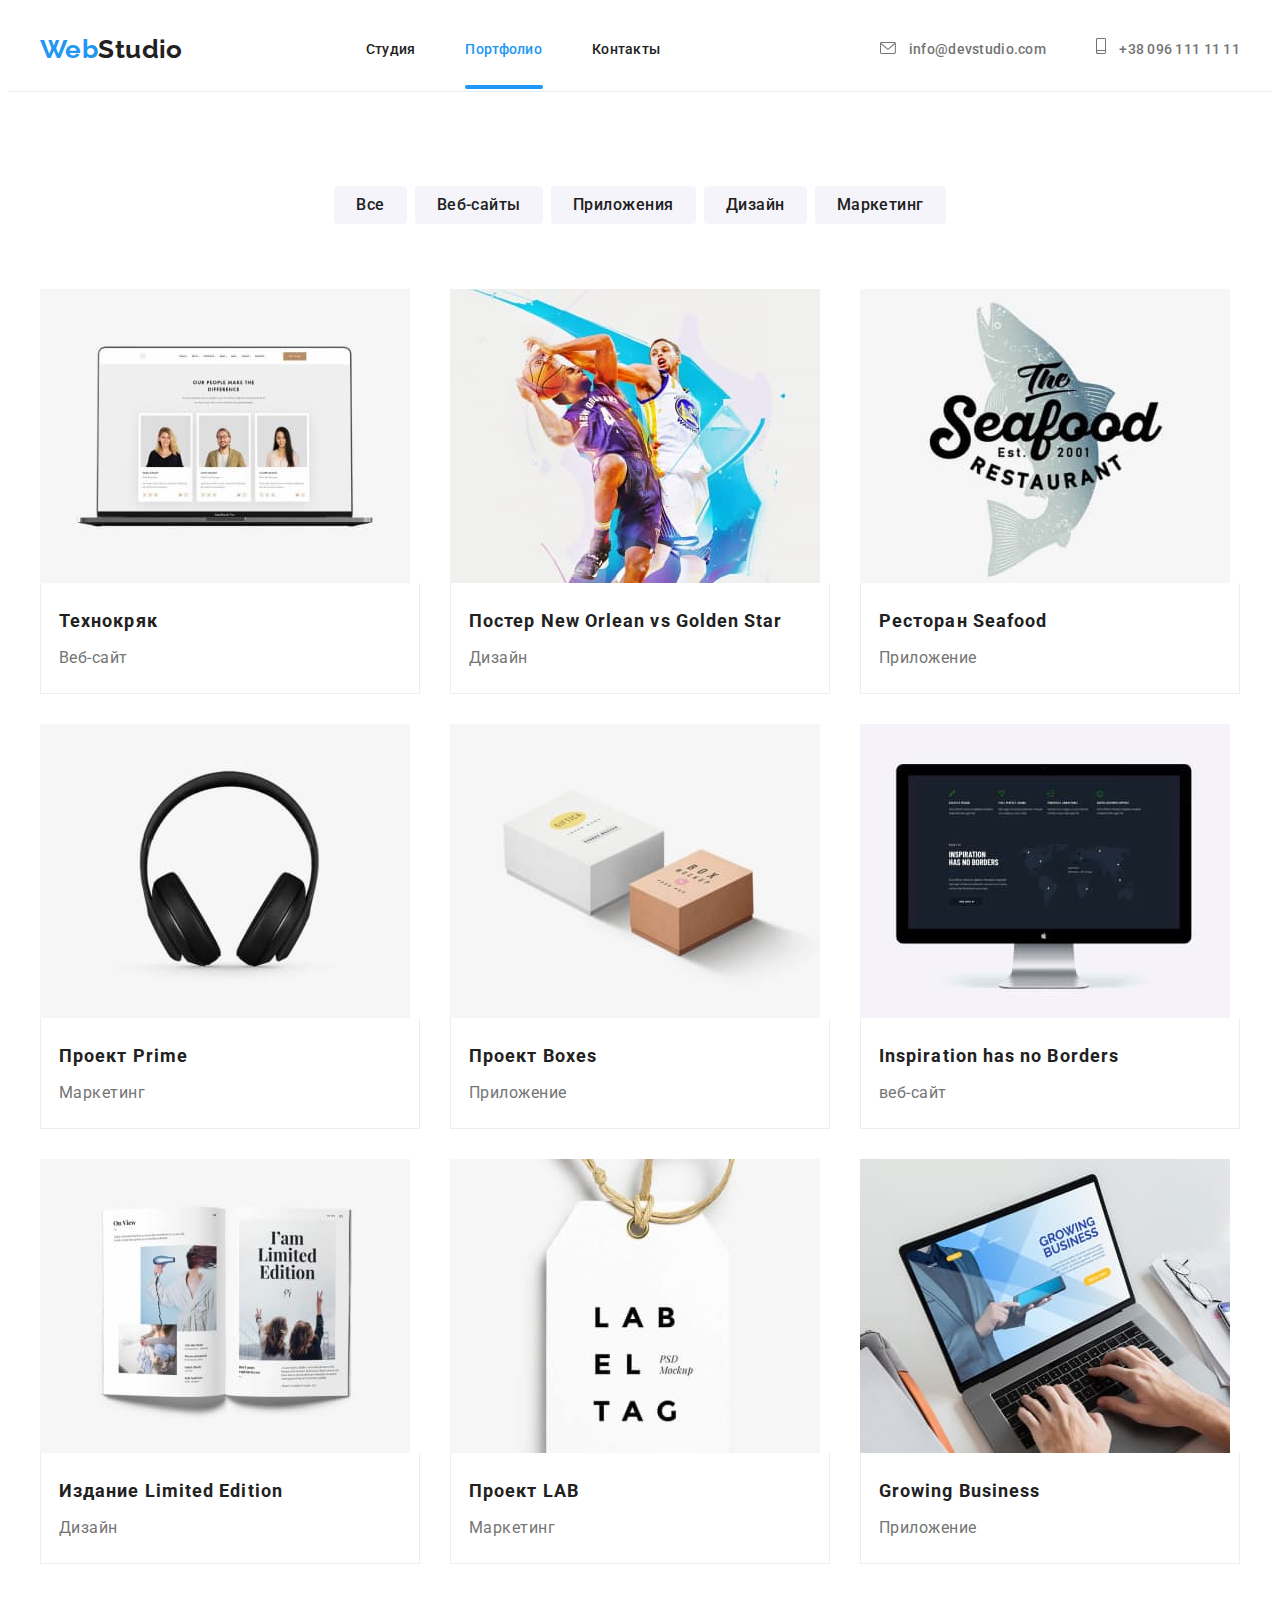
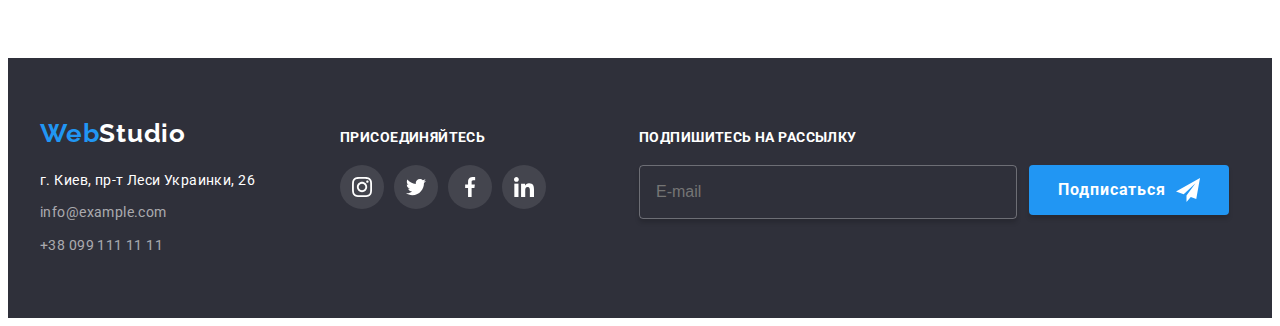
==== commit e549df03: "адаптирует моб. меню" ====
--- a/portfolio.html
+++ b/portfolio.html
@@ -82,7 +82,7 @@
       <div class="mobile-menu" data-menu>
         <div class="container mobile-menu__container">
           <button class="mobile-menu__close-btn" data-menu-close>
-            <svg class="" height="25" width="25">
+            <svg class="" height="40" width="40">
               <use href="./images/sprite.svg#icon-close-black"></use>
             </svg>
           </button>
@@ -91,7 +91,7 @@
               <a class="mobile-menu__nav-link" href="index.html">Студия</a>
             </li>
             <li class="mobile-menu__nav-item">
-              <a class="mobile-menu__nav-link" href="portfolio.html"
+              <a class="mobile-menu__nav-link nav-current" href="portfolio.html"
                 >Портфолио</a
               >
             </li>
--- a/css/main.min.css
+++ b/css/main.min.css
@@ -1,2 +1,2 @@
-:root{--title-text-color: #212121;--title-text-color-secondary: #ffffff;--primary-text-color: #757575;--accent-text-color: #2196f3;--icon-color: #afb1b8}h1,h2,h3,h4,h5,h6,p,ul{margin-top:0;margin-bottom:0;padding-left:0}ul{list-style:none}a{text-decoration:none;transition-property:color;transition-duration:250ms;transition-timing-function:cubic-bezier(0.4, 0, 0.2, 1)}a:focus,a:hover{color:var(--accent-text-color)}img{display:block;max-width:100%}address{font-style:normal}body{background-color:#ffffff;color:var(--primary-text-color);font-family:'Roboto', sans-serif;font-family:'Raleway', sans-serif;letter-spacing:0.03em;font-size:14px;line-height:1.7}.section{padding-top:60px;padding-bottom:60px}@media screen and (min-width: 1200px){.section{padding-top:94px;padding-bottom:94px}}.visually-hidden{position:absolute !important;clip:rect(1px 1px 1px 1px);clip:rect(1px, 1px, 1px, 1px);padding:0 !important;border:0 !important;height:1px !important;width:1px !important;overflow:hidden}.container{padding-left:15px;padding-right:15px}@media screen and (min-width: 480px){.container{width:480px;margin:auto}}@media screen and (min-width: 768px){.container{width:768px}}@media screen and (min-width: 1200px){.container{width:1200px}}.header-main{color:var(--title-text-color-secondary);border-bottom:1px solid #ececec}@media screen and (max-width: 767px){.header-main{padding-top:16px;padding-bottom:16px}.header-main__mobile-menu-btn{background-color:transparent;border:none;padding:0;line-height:0;transition-property:fill;transition-duration:250ms;transition-timing-function:cubic-bezier(0.4, 0, 0.2, 1)}.header-main__mobile-menu-btn:hover,.header-main__mobile-menu-btn:focus{fill:var(--accent-text-color)}.header-main__container{display:flex;align-items:center;justify-content:space-between}}@media screen and (min-width: 768px){.header-main__nav{display:flex;align-items:center;padding-top:26px;padding-bottom:26px;margin-right:84px}.header-main__nav-menu{margin-left:88px}.header-main__mobile-menu-btn{display:none}.header-main__container{display:flex;align-items:center;justify-content:space-between}}@media screen and (min-width: 1200px){.header-main{display:flex;background-color:var(--title-text-color-secondary);border-bottom:1px solid #ececec}.header-main__nav{display:flex;align-items:center}.header-main__nav-menu{margin-left:93px}.header-main__mobile-menu-btn{display:none}.header-main_container{display:flex;align-items:center;justify-content:space-between}}.website-nav-list{display:flex;align-items:center}@media screen and (max-width: 767px){.website-nav-list{display:none}}.website-nav-list__item:not(:last-child){margin-right:50px}.website-nav-list__link{font-family:'Roboto', sans-serif;font-weight:500;font-size:14px;line-height:1.14;letter-spacing:0.02em;color:var(--title-text-color);position:relative;padding-top:32px;padding-bottom:32px;transition:color 250ms cubic-bezier(0.4, 0, 0.2, 1)}.website-nav-list__link:hover,.website-nav-list__link:focus{color:var(--accent-text-color)}.website-nav-list__link--current{font-family:'Roboto', sans-serif;font-weight:500;font-size:14px;line-height:1.14;letter-spacing:0.02em;color:var(--accent-text-color);position:relative;padding-top:32px;padding-bottom:32px}.website-nav-list__link--current::after{content:'';display:block;position:absolute;bottom:0;left:0;background-color:var(--accent-text-color);width:48px;height:4px;border:0;border-radius:2px}.website-nav-list__portfolio--link--current{font-family:'Roboto', sans-serif;font-weight:500;font-size:14px;line-height:1.14;letter-spacing:0.02em;color:var(--accent-text-color);position:relative;padding-top:32px;padding-bottom:32px}.website-nav-list__portfolio--link--current::after{content:'';display:block;position:absolute;bottom:0;left:0;background-color:var(--accent-text-color);width:78px;height:4px;border:0;border-radius:2px}.logo{color:var(--title-text-color);font-family:'Raleway', sans-serif;font-weight:700;font-size:24px;line-height:1.17;transition:color 250ms cubic-bezier(0.4, 0, 0.2, 1)}.logo:hover,.logo:focus{color:var(--accent-text-color)}.logo-web{color:var(--accent-text-color)}@media screen and (min-width: 1200px){.logo-web{color:var(--accent-text-color)}.logo{color:var(--title-text-color);font-family:'Raleway', sans-serif;font-weight:700;font-size:26px;line-height:1.19;margin-right:90px;transition:color 250ms cubic-bezier(0.4, 0, 0.2, 1)}.logo:hover,.logo:focus{color:var(--accent-text-color)}}.backdrop{position:fixed;top:0;left:0;width:100%;height:100%;background-color:rgba(0,0,0,0.2);z-index:100;transition:opacity 250ms cubic-bezier(0.4, 0, 0.2, 1),visibility 250ms cubic-bezier(0.4, 0, 0.2, 1)}.is-hidden{opacity:0;visibility:hidden;pointer-events:none}@media screen and (max-width: 767px){.contacts-nav-list{display:none}}@media screen and (min-width: 768px) and (max-width: 1199px){.contacts-nav-list{display:block;align-items:center}.contacts-nav-list__item:not(:last-child){margin-bottom:10px}.contacts-nav-list__link{font-family:'Roboto', sans-serif;font-weight:500;font-size:12px;letter-spacing:0.02em;color:var(--primary-text-color)}.contacts-nav-list__mail-icon{width:14px;height:10px;margin-right:8px}.contacts-nav-list__link:hover .contacts-nav-list__mail-icon,.contacts-nav-list__link:focus .contacts-nav-list__mail-icon{fill:var(--accent-text-color)}.contacts-nav-list__phone-icon{width:10px;height:14px;margin-right:8px}.contacts-nav-list__link:hover .contacts-nav-list__phone-icon,.contacts-nav-list__link:focus .contacts-nav-list__phone-icon{fill:var(--accent-text-color)}}@media screen and (min-width: 1200px){.contacts-nav-list{display:flex;align-items:center}.contacts-nav-list__item:last-child{margin-left:50px}.contacts-nav-list__link{font-family:'Roboto', sans-serif;font-weight:500;font-size:14px;line-height:1.14;letter-spacing:0.02em;color:var(--primary-text-color);transition:color 250ms cubic-bezier(0.4, 0, 0.2, 1)}.contacts-nav-list__link:hover,.contacts-nav-list__link:focus{color:var(--accent-text-color)}.contacts-nav-list__mail-icon{margin-right:10px;fill:currentColor;transition:fill 250ms cubic-bezier(0.4, 0, 0.2, 1)}.contacts-nav-list__mail-icon:hover,.contacts-nav-list__mail-icon:focus{fill:var(--accent-text-color)}.contacts-nav-list__phone-icon{margin-right:10px;fill:currentColor;transition:fill 250ms cubic-bezier(0.4, 0, 0.2, 1)}.contacts-nav-list__phone-icon:hover,.contacts-nav-list__phone-icon:focus{fill:var(--accent-text-color)}}.feature-list{font-size:14px;line-height:1.71}@media screen and (max-width: 767px){.feature-list__item:not(:last-child){margin-bottom:30px}.feature-list__title{text-align:center}}@media screen and (min-width: 768px) and (max-width: 1199px){.feature-list{display:flex;flex-wrap:wrap}.feature-list__item{margin-right:30px;margin-bottom:30px;max-width:354px}.feature-list__item:nth-child(2n){margin-right:0}.feature-list__item:nth-last-child(-n+2){margin-bottom:0}}@media screen and (min-width: 1200px){.feature-list{display:flex}.feature-list__item:not(:last-child){margin-right:30px}}.feature-list__title{font-family:'Roboto', sans-serif;font-weight:700;font-size:14px;line-height:1.14;letter-spacing:0.03em;text-transform:uppercase;color:var(--title-text-color);margin-top:0;margin-bottom:10px}.feature-list__text{font-family:'Roboto', sans-serif;font-weight:400;font-size:14px;line-height:1.71;letter-spacing:0.03em;color:var(--primary-text-color)}.feature-list__link{display:flex;align-items:center;justify-content:center;width:100%;height:120px;background:#f5f4fa;border-radius:4px;margin-bottom:30px}.feature-list__icon{width:70px;height:70px}.footer-address__location{font-family:'Roboto', sans-serif;font-weight:400;font-size:14px;line-height:1.71;letter-spacing:0.03em;color:var(--title-text-color-secondary);transition:color 250ms cubic-bezier(0.4, 0, 0.2, 1)}.footer-address__location:hover,.footer-address__location:focus{color:var(--accent-text-color)}.footer-address__link{font-family:'Roboto', sans-serif;font-weight:400;font-size:14px;line-height:1.71;letter-spacing:0.03em;color:rgba(255,255,255,0.6);display:block;margin-top:9px;margin-bottom:0px;transition:color 250ms cubic-bezier(0.4, 0, 0.2, 1)}.footer-address__link:hover,.footer-address__link:focus{color:var(--accent-text-color)}.logo-white{font-family:'Raleway', sans-serif;font-weight:700;font-size:24px;line-height:1.19;letter-spacing:0.03em;color:var(--title-text-color-secondary);display:block;margin-top:0px;margin-bottom:20px;transition:color 250ms cubic-bezier(0.4, 0, 0.2, 1)}.logo-white:hover,.logo-white:focus{color:var(--accent-text-color)}@media screen and (min-width: 1200px){.logo-white{font-size:26px}}@media screen and (max-width: 767px){.footer-address{margin-bottom:60px}.footer-social-container__title{font-family:'Roboto', sans-serif;font-weight:700;font-size:14px;line-height:16px;letter-spacing:0.03em;text-transform:uppercase;color:#ffffff;margin-bottom:20px}.footer-social-container__list{display:flex;justify-content:center}.footer-social-container__item{margin-right:10px}.footer-social-container__item:last-child{margin-right:0}.footer-subscribe-container__title{margin-top:60px}.footer-social-container__link{display:flex;align-items:center;justify-content:center;width:44px;height:44px;border-radius:50%;background-color:rgba(255,255,255,0.1);transition:background-color 250ms cubic-bezier(0.4, 0, 0.2, 1)}.footer-social-container__link:hover,.footer-social-container__link:focus{background-color:var(--accent-text-color)}.footer-social-container__link:hover:hover .social-icon,.footer-social-container__link:hover:focus .social-icon,.footer-social-container__link:focus:hover .social-icon,.footer-social-container__link:focus:focus .social-icon{fill:var(--title-text-color-secondary)}.footer-social-container__icon{width:20px;height:20px;fill:#ffffff;transition:fill 250ms cubic-bezier(0.4, 0, 0.2, 1)}}@media screen and (min-width: 768px) and (max-width: 1199px){.footer-subscribe-container{display:block;margin:auto}.footer-social-container__title{font-family:'Roboto', sans-serif;font-weight:700;font-size:14px;line-height:16px;letter-spacing:0.03em;text-transform:uppercase;color:#ffffff;margin-bottom:20px}.footer-social-container__list{display:flex;justify-content:center}.footer-social-container__item{margin-right:10px}.footer-social-container__item:last-child{margin-right:0}.footer-social-container__link{display:flex;align-items:center;justify-content:center;width:44px;height:44px;border-radius:50%;background-color:rgba(255,255,255,0.1);transition:background-color 250ms cubic-bezier(0.4, 0, 0.2, 1)}.footer-social-container__link:hover,.footer-social-container__link:focus{background-color:var(--accent-text-color)}.footer-social-container__link:hover:hover .social-icon,.footer-social-container__link:hover:focus .social-icon,.footer-social-container__link:focus:hover .social-icon,.footer-social-container__link:focus:focus .social-icon{fill:var(--title-text-color-secondary)}.footer-social-container__icon{width:20px;height:20px;fill:#ffffff;transition:fill 250ms cubic-bezier(0.4, 0, 0.2, 1)}.footer-subscribe-container__input{width:450px}.tablet{display:flex;align-items:baseline;justify-content:center}.footer-address{margin-right:165px;margin-bottom:60px}.footer-social-container{margin-bottom:60px}}@media screen and (min-width: 1200px){.footer-container{display:flex;align-items:baseline;margin:auto}.footer-address{padding-right:15px}.footer-social-container{margin-left:70px}.footer-social-container__title{font-family:'Roboto', sans-serif;font-weight:700;font-size:14px;line-height:16px;letter-spacing:0.03em;text-transform:uppercase;color:#ffffff;margin-bottom:20px}.footer-social-container__list{display:flex;justify-content:space-between}.footer-social-container__item{margin-right:10px}.footer-social-container__item:last-child{margin-right:0}.footer-social-container__link{display:flex;align-items:center;justify-content:center;width:44px;height:44px;border-radius:50%;background-color:rgba(255,255,255,0.1);transition:background-color 250ms cubic-bezier(0.4, 0, 0.2, 1)}.footer-social-container__link:hover,.footer-social-container__link:focus{background-color:var(--accent-text-color)}.footer-social-container__link:hover:hover .social-icon,.footer-social-container__link:hover:focus .social-icon,.footer-social-container__link:focus:hover .social-icon,.footer-social-container__link:focus:focus .social-icon{fill:var(--title-text-color-secondary)}.footer-social-container__icon{width:20px;height:20px;fill:#ffffff;transition:fill 250ms cubic-bezier(0.4, 0, 0.2, 1)}}.footer{background-color:#2f303a;padding-bottom:60px;padding-top:60px}@media screen and (max-width: 1199px){.footer{background-color:#2f303a;padding-bottom:60px;padding-top:60px;text-align:center}}.section-hero__button{font-family:'Roboto', sans-serif;font-weight:700;font-size:16px;line-height:1.87;display:inline-block;letter-spacing:0.06em;cursor:pointer;border-radius:4px;border:none;min-width:200px;padding:10px 32px;color:var(--title-text-color-secondary);background-color:var(--accent-text-color);transition:background-color 250ms cubic-bezier(0.4, 0, 0.2, 1)}.section-hero__button:hover,.section-hero__button:focus{background-color:#188ce8;box-shadow:0px 4px 4px rgba(0,0,0,0.15)}.section-hero{padding-top:118px;padding-bottom:118px;margin-left:auto;margin-right:auto;background-image:linear-gradient(to right, rgba(47,48,58,0.4), rgba(47,48,58,0.4)),url(../images/mobile/imghero.jpg);background-size:cover;background-position:center;background-color:#2f303a}.container-hero{display:flex;flex-direction:column;align-items:center}.section-hero__title{font-weight:900;font-size:26px;line-height:1.6;letter-spacing:0.06em;color:var(--title-text-color-secondary);margin-bottom:30px;max-width:380px;text-align:center;text-transform:uppercase}@media (min-device-pixel-ratio: 2) and (max-width: 767px), (min-resolution: 192dpi) and (max-width: 767px), (min-resolution: 2dppx) and (max-width: 767px){.section-hero{background-image:linear-gradient(to right, rgba(47,48,58,0.4), rgba(47,48,58,0.4)),url(../images/mobile/imghero@2x.jpg)}}@media screen and (min-width: 768px){.section-hero{background-image:linear-gradient(to right, rgba(47,48,58,0.4), rgba(47,48,58,0.4)),url(../images/tablet/imghero.jpg)}}@media (min-device-pixel-ratio: 2) and (max-width: 1199px), (min-resolution: 192dpi) and (max-width: 1199px), (min-resolution: 2dppx) and (max-width: 1199px){.section-hero{background-image:linear-gradient(to right, rgba(47,48,58,0.4), rgba(47,48,58,0.4)),url(../images/tablet/imghero@2x.jpg)}}@media screen and (min-width: 1200px){.section-hero{padding-top:200px;padding-bottom:200px;min-height:600px;max-width:1600px;background-image:linear-gradient(to right, rgba(47,48,58,0.4), rgba(47,48,58,0.4)),url(../images/desktop/imghero.jpg)}.section-hero__title{font-size:44px;line-height:1.4;max-width:696px}}@media (min-device-pixel-ratio: 2) and (min-width: 1200px), (min-resolution: 192dpi) and (min-width: 1200px), (min-resolution: 2dppx) and (min-width: 1200px){.section-hero{background-image:linear-gradient(to right, rgba(47,48,58,0.4), rgba(47,48,58,0.4)),url(../images/desktop/imghero@2x.jpg)}}.modal{position:absolute;top:50%;left:50%;transform:translate(-50%, -50%);width:528px;height:581px;padding:40px;background-color:var(--title-text-color-secondary);box-shadow:0px 1px 3px rgba(0,0,0,0.12),0px 1px 1px rgba(0,0,0,0.14),0px 2px 1px rgba(0,0,0,0.2);border-radius:4px}.modal__close--button{position:absolute;align-items:center;top:8px;right:8px;cursor:pointer;border:1px solid rgba(0,0,0,0.1);background-color:var(--title-text-color-secondary);width:30px;height:30px;border-radius:50%;padding:5px 5px 5px 5px}.modal__icon--close{width:18px;height:18px;fill:var(--title-text-color);transition:fill 250ms cubic-bezier(0.4, 0, 0.2, 1)}.modal__close--button:hover .modal__icon--close,.modal__close--button:focus .modal__icon--close{fill:var(--accent-text-color)}.modal__form{display:flex;flex-direction:column}.modal__input{width:100%;height:40px;border:1px solid rgba(33,33,33,0.2);border-radius:4px;padding-left:42px;font-size:12px;line-height:1.16;letter-spacing:0.01em;color:var(--title-text-color);background-color:var(--title-text-color-secondary);transition:border-color var(--accent-text-color)}.modal__input:focus{border-color:var(--accent-text-color);outline:none}.modal__head{font-family:'Roboto', sans-serif;font-weight:700;font-size:20px;line-height:1.15;text-align:center;letter-spacing:0.03em;color:#212121;margin-bottom:12px}.modal__field{font-family:'Roboto', sans-serif;font-weight:400;font-size:12px;line-height:1.16;letter-spacing:0.01em;color:var(--primary-text-color);margin-bottom:10px}.modal__wrapper{position:relative;display:block;margin-top:4px}.modal__icon{position:absolute;top:50%;left:15px;transform:translateY(-50%);fill:var(--title-text-color);transition:fill 250ms cubic-bezier(0.4, 0, 0.2, 1)}.modal__input:focus+.modal__icon{fill:var(--accent-text-color)}.modal__comments{width:100%;height:120px;resize:none;padding:12px 16px;margin-top:4px;border:1px solid rgba(33,33,33,0.2);border-radius:4px;transition:border-color 250ms cubic-bezier(0.4, 0, 0.2, 1)}.modal__comments:focus{border-color:var(--accent-text-color);outline:none}.modal__comments::placeholder{font-family:'Roboto', sans-serif;font-weight:400;font-size:14px;line-height:1.14;letter-spacing:0.01em;color:rgba(117,117,117,0.5)}.modal__checkbox--policy{margin:auto;margin-top:10px;font-family:'Roboto', sans-serif;font-weight:400;font-size:14px;line-height:1.71;letter-spacing:0.03em;color:var(--primary-text-color)}.modal__checkbox--policy::before{content:'';display:inline-block;vertical-align:middle;width:16px;height:15px;outline:1px solid var(--title-text-color);cursor:pointer;margin-right:9px;border-radius:2px;transition:outline 250ms cubic-bezier(0.4, 0, 0.2, 1)}.modal__checkbox:checked+.modal__checkbox--policy::before{background-image:url(../images/icon-check.svg);outline-color:var(--title-text-color-secondary)}.modal__checkbox:focus+.modal__checkbox--policy::before{outline:1px solid var(--accent-text-color)}.modal__link{text-decoration:underline;color:var(--accent-text-color);transition:outline 250ms cubic-bezier(0.4, 0, 0.2, 1)}.modal__link:focus{outline:1px solid var(--accent-text-color)}.modal__submit--button{font-family:'Roboto', sans-serif;font-weight:700;font-size:16px;line-height:1.87;align-self:center;margin-top:30px;width:200px;height:50px;letter-spacing:0.06em;cursor:pointer;border-radius:4px;border-color:transparent;color:var(--title-text-color-secondary);background-color:var(--accent-text-color);transition:background-color 250ms cubic-bezier(0.4, 0, 0.2, 1),outline 250ms cubic-bezier(0.4, 0, 0.2, 1)}.modal__submit--button:hover,.modal__submit--button:focus{background-color:#188ce8;outline:1px solid var(--accent-text-color)}.button-filter-list{color:var(--title-text-color)}.button-filter-list__item:not(:last-child){margin-right:8px}.button-filter-list__button{font-family:'Roboto', sans-serif;font-weight:500;font-size:16px;line-height:1.62;text-align:center;letter-spacing:0.03em;cursor:pointer;color:var(--title-text-color);background-color:#f5f4fa;display:inline-block;border-radius:4px;border:none;padding:6px 22px;transition:background-color 250ms cubic-bezier(0.4, 0, 0.2, 1),color 250ms cubic-bezier(0.4, 0, 0.2, 1),box-shadow 250ms cubic-bezier(0.4, 0, 0.2, 1)}.button-filter-list__button:hover,.button-filter-list__button:focus{color:var(--title-text-color-secondary);background-color:var(--accent-text-color);box-shadow:0px 3px 1px rgba(0,0,0,0.1),0px 1px 2px rgba(0,0,0,0.08),0px 2px 2px rgba(0,0,0,0.12)}@media screen and (max-width: 767px){.button-filter-list{display:flex;flex-wrap:wrap;margin-bottom:50px}.button-filter-list__item:first-child{margin-bottom:15px}}@media screen and (min-width: 768px){.button-filter-list{display:flex;justify-content:center;margin-bottom:30px}}@media screen and (min-width: 1200px){.button-filter-list{margin-bottom:50px}}.project-list__link{background-color:#ffffff;display:block;transition:box-shadow 250ms cubic-bezier(0.4, 0, 0.2, 1)}.project-list__link:hover,.project-list__link:focus{box-shadow:0px 1px 1px rgba(0,0,0,0.12),0px 4px 4px rgba(0,0,0,0.06),1px 4px 6px rgba(0,0,0,0.16)}.project-list__overlay{position:relative;overflow:hidden}.project-list__title{position:absolute;top:0;left:0;width:100%;height:100%;padding:63px 24px;background-color:rgba(33,150,243,0.9);color:var(--title-text-color-secondary);font-family:'Roboto', sans-serif;font-weight:400;font-size:18px;line-height:1.55;letter-spacing:0.03em;overflow:auto;transform:translateY(100%);transition:transform 250ms cubic-bezier(0.4, 0, 0.2, 1)}.project-list__link:hover .project-list__title,.project-list__link:focus .project-list__title{transform:translateY(0%)}.project-list__content{padding:20px 24px;border-bottom:1px solid #eeeeee;border-left:1px solid #eeeeee;border-right:1px solid #eeeeee}.project-list__headline{font-family:'Roboto', sans-serif;font-weight:700;font-size:18px;line-height:2;letter-spacing:0.06em;color:var(--title-text-color)}.project-list__tagline{margin-top:4px;font-family:'Roboto', sans-serif;font-weight:400;font-size:16px;line-height:1.87;letter-spacing:0.03em;color:var(--primary-text-color)}.project-img{display:block;width:100%}@media screen and (max-width: 767px){.project-list{display:block}.project-list__item:not(:last-child){margin-bottom:30px}}@media screen and (min-width: 768px){.project-list__content{padding:20px 18px}.project-list{display:flex;flex-wrap:wrap;margin-left:-30px;margin-top:-30px}.project-list__item{flex-basis:calc((100% - 60px) / 2);margin-left:30px;margin-top:30px}}@media screen and (min-width: 1200px){.project-list{display:flex;flex-wrap:wrap;margin-left:-30px;margin-top:-30px}.project-list__item{flex-basis:calc((100% - 90px) / 3);margin-left:30px;margin-top:30px}}@media screen and (max-width: 767px){.section-client__title{font-family:'Roboto', sans-serif;font-weight:700;font-size:28px;line-height:1.17;text-align:center;letter-spacing:0.03em;color:var(--title-text-color);margin-top:0px;margin-bottom:30px}.section-client__list{display:flex;justify-content:center;flex-wrap:wrap;margin-right:-30px;margin-bottom:-30px}.section-client__company--item{flex-basis:calc(100% / 2 - 30px);margin-right:30px;margin-bottom:30px}.section-client__company--icon{display:flex;align-items:center;justify-content:center;height:92px;border:1px solid var(--icon-color);border-radius:4px;fill:var(--icon-color);transition:fill 250ms cubic-bezier(0.4, 0, 0.2, 1),border 250ms cubic-bezier(0.4, 0, 0.2, 1)}.section-client__company--icon:hover,.section-client__company--icon:focus{fill:var(--accent-text-color);border:1px solid var(--accent-text-color)}}@media screen and (min-width: 768px){.section-client__title{font-family:'Roboto', sans-serif;font-weight:700;font-size:28px;line-height:1.17;text-align:center;letter-spacing:0.03em;color:var(--title-text-color);margin-top:0px;margin-bottom:30px}.section-client__list{display:flex;justify-content:center;flex-wrap:wrap;margin-right:-30px;margin-bottom:-30px}.section-client__company--item{flex-basis:calc(100% / 3 - 30px);margin-right:30px;margin-bottom:30px}.section-client__company--icon{display:flex;align-items:center;justify-content:center;height:92px;border:1px solid var(--icon-color);border-radius:4px;fill:var(--icon-color);transition:fill 250ms cubic-bezier(0.4, 0, 0.2, 1),border 250ms cubic-bezier(0.4, 0, 0.2, 1)}.section-client__company--icon:hover,.section-client__company--icon:focus{fill:var(--accent-text-color);border:1px solid var(--accent-text-color)}}@media screen and (min-width: 1200px){.section-client__title{font-family:'Roboto', sans-serif;font-weight:700;font-size:36px;line-height:1.16;text-align:center;letter-spacing:0.03em;color:var(--title-text-color);margin-top:0px;margin-bottom:50px}.section-client__list{display:flex;flex-wrap:nowrap;justify-content:center;margin-right:0;margin-bottom:0}.section-client__company--item{margin-right:30px}.section-client__company--item:last-child{margin-right:0}.section-client__company--icon{display:flex;align-items:center;justify-content:center;width:170px;height:92px;border:1px solid var(--icon-color);border-radius:4px;fill:var(--icon-color);transition:fill 250ms cubic-bezier(0.4, 0, 0.2, 1),border 250ms cubic-bezier(0.4, 0, 0.2, 1)}.section-client__company--icon:hover,.section-client__company--icon:focus{fill:var(--accent-text-color);border:1px solid var(--accent-text-color)}.section-client__company--item{margin-bottom:0px}}.section-client__company--item{width:170px;height:92px}@media screen and (max-width: 767px){.section-team__item:not(:last-child){margin-bottom:30px}.section-team-card__title{font-family:'Roboto', sans-serif;font-weight:500;font-size:16px;line-height:1.18;text-align:center;letter-spacing:0.03em;color:#212121;margin-top:30px;margin-bottom:10px}.section-team-card__profession{font-family:'Roboto', sans-serif;width:400;font-size:16px;line-height:19px;text-align:center;letter-spacing:0.03em;margin-bottom:16px;color:#757575}.section-team-card__social--list{padding:0 74px 24px;display:flex;justify-content:center}.section-team-card__item:not(:last-child){margin-right:10px}.section-team__list{display:block;flex-wrap:wrap;margin-right:-30px;margin-bottom:-30px}.section-team__item{flex-basis:calc(100% / 2 - 30px);margin-right:30px;margin-bottom:30px}.section-team-card__link{display:flex;align-items:center;justify-content:center;width:44px;height:44px;border-radius:50%;background:#ffffff;transition:backgraund 250ms cubic-bezier(0.4, 0, 0.2, 1)}.section-team-card__link:hover,.section-team-card__link:focus{background:var(--accent-text-color)}.section-team-card__icon{width:20px;height:20px;fill:var(--icon-color);transition:fill 250ms cubic-bezier(0.4, 0, 0.2, 1)}.section-team-card__link:hover .section-team-card__icon,.section-team-card__link:focus .section-team-card__icon{fill:var(--title-text-color-secondary)}}@media screen and (min-width: 768px) and (max-width: 1199px){.section-team-card__title{font-family:'Roboto', sans-serif;font-weight:500;font-size:16px;line-height:1.18;text-align:center;letter-spacing:0.03em;color:#212121;margin-top:30px;margin-bottom:10px}.section-team-card__profession{font-family:'Roboto', sans-serif;width:400;font-size:16px;line-height:19px;text-align:center;letter-spacing:0.03em;margin-bottom:16px;color:#757575}.section-team-card__social--list{padding:0 74px 24px;display:flex;justify-content:space-between}.section-team__list{display:flex;flex-wrap:wrap;margin-right:-30px;margin-bottom:-30px}.section-team__item{flex-basis:calc(100% / 2 - 30px);margin-right:30px;margin-bottom:30px}.section-team-card__link{display:flex;align-items:center;justify-content:center;width:44px;height:44px;border-radius:50%;background:#ffffff;transition:backgraund 250ms cubic-bezier(0.4, 0, 0.2, 1)}.section-team-card__link:hover,.section-team-card__link:focus{background:var(--accent-text-color)}.section-team-card__icon{width:20px;height:20px;fill:var(--icon-color);transition:fill 250ms cubic-bezier(0.4, 0, 0.2, 1)}.section-team-card__link:hover .section-team-card__icon,.section-team-card__link:focus .section-team-card__icon{fill:var(--title-text-color-secondary)}}@media screen and (min-width: 1200px){.section-team-card{padding-top:30px;padding-bottom:30px;padding-left:32px;padding-right:32px}.section-team-card__title{font-family:'Roboto', sans-serif;font-weight:500;font-size:16px;line-height:1.18;text-align:center;letter-spacing:0.03em;color:var(--title-text-color);margin-top:0;margin-bottom:0}.section-team-card__profession{font-family:'Roboto', sans-serif;font-weight:400;font-size:16px;line-height:1.18;text-align:center;letter-spacing:0.03em;color:var(--primary-text-color);margin-top:10px;margin-bottom:16px}.section-team-card__social--list{display:flex;justify-content:space-between}.section-team-card__link{display:flex;align-items:center;justify-content:center;width:44px;height:44px;border-radius:50%;background:#ffffff;transition:backgraund 250ms cubic-bezier(0.4, 0, 0.2, 1)}.section-team-card__link:hover,.section-team-card__link:focus{background:var(--accent-text-color)}.section-team-card__icon{width:20px;height:20px;fill:var(--icon-color);transition:fill 250ms cubic-bezier(0.4, 0, 0.2, 1)}.section-team-card__link:hover .section-team-card__icon,.section-team-card__link:focus .section-team-card__icon{fill:var(--title-text-color-secondary)}}.section-team{background-color:#f5f4fa}.section-team__item{background:#ffffff;box-shadow:0px 1px 3px rgba(0,0,0,0.12),0px 1px 1px rgba(0,0,0,0.14),0px 2px 1px rgba(0,0,0,0.2);border-radius:0px 0px 4px 4px}@media screen and (max-width: 767px){.section-team__list:not(:last-child){margin-bottom:30px}.section-team__title{font-family:'Roboto', sans-serif;font-weight:700;font-size:28px;line-height:1.17;text-align:center;letter-spacing:0.03em;color:#212121;margin-bottom:30px}}@media screen and (min-width: 768px) and (max-width: 1199px){.section-team-list{display:flex;flex-wrap:wrap}.section-team__title{font-family:'Roboto', sans-serif;font-weight:700;font-size:28px;line-height:1.17;text-align:center;letter-spacing:0.03em;color:#212121;margin-bottom:30px}.section-team__item{margin-right:30px;margin-bottom:30px;min-width:354px}.section-team__item:nth-child(2n){margin-right:0}.section-team__item:nth-last-child(-n+2){margin-bottom:0}}@media screen and (min-width: 1200px){.section-team{background-color:#f5f4fa}.section-team__title{font-family:'Roboto', sans-serif;font-weight:700;font-size:36px;line-height:1.16;text-align:center;letter-spacing:0.03em;color:var(--title-text-color);margin-top:0px;margin-bottom:50px}.section-team__list{display:flex}.section-team__item{font-weight:500;font-size:16px;line-height:1.17;color:var(--title-text-color);text-align:center;background:#ffffff;box-shadow:0px 1px 3px rgba(0,0,0,0.12),0px 1px 1px rgba(0,0,0,0.14),0px 2px 1px rgba(0,0,0,0.2);border-radius:0px 0px 4px 4px}.section-team__item{box-shadow:0px 1px 3px rgba(0,0,0,0.12),0px 1px 1px rgba(0,0,0,0.14),0px 2px 1px rgba(0,0,0,0.2);border-radius:0px 0px 4px 4px;background-color:#ffffff}.section-team__item:not(:last-child){margin-right:30px}}@media screen and (max-width: 767px){.footer-subscribe-container{margin-left:0px}.footer-subscribe-container__input{width:100%;height:50px;border:1px solid rgba(255,255,255,0.3);border-radius:4px;color:rgba(255,255,255,0.6);font-size:16px;line-height:1.25;background-color:rgba(33,150,243,0);padding-left:16px;margin-right:12px;box-shadow:0px 4px 4px 0px rgba(0,0,0,0.15);margin:20px 0}.footer-subscribe-container__input:hover,.footer-subscribe-container__input:focus{outline:none}}@media screen and (min-width: 768px){.footer-subscribe-container{margin-left:0px}.footer-subscribe-container__input{display:flex;justify-content:center;align-items:center;flex-direction:column;width:450px;height:50px;border:1px solid rgba(255,255,255,0.3);border-radius:4px;color:rgba(255,255,255,0.6);font-size:16px;line-height:1.25;background-color:rgba(33,150,243,0);padding-left:16px;margin:auto;margin-bottom:20px;box-shadow:0px 4px 4px 0px rgba(0,0,0,0.15)}.footer-subscribe-container__input:hover,.footer-subscribe-container__input:focus{outline:none}.footer-subscribe-container__title{font-family:'Roboto', sans-serif;font-weight:700;font-size:14px;line:height 1.14;letter-spacing:0.03em;text-transform:uppercase;color:#ffffff;margin-bottom:20px}}@media screen and (min-width: 1200px){.footer-subscribe-container{margin-left:93px}.tablet{display:flex;align-items:baseline;justify-content:center}.footer-subscribe-container__form{display:flex;justify-content:space-between}.footer-subscribe-container__input{width:358px;margin-bottom:0px;margin-right:12px}}.footer-subscribe-container__button--subscribe{display:inline-flex;align-items:center;justify-content:center;width:200px;height:50px;background-color:var(--accent-text-color);color:var(--title-text-color-secondary);text-align:center;font-family:'Roboto', sans-serif;font-size:16px;font-weight:700;line-height:1.87;letter-spacing:0.06em;border:0;border-radius:4px;box-shadow:0px 4px 4px 0px rgba(0,0,0,0.15);cursor:pointer;transition:background-color 250ms cubic-bezier(0.4, 0, 0.2, 1)}.footer-subscribe-container__button--subscribe:hover,.footer-subscribe-container__button--subscribe:focus{background-color:#188ce8}.footer-subscribe-container__icon--send{fill:var(--title-text-color-secondary);margin-left:10px}.footer-subscribe-container__title{font-family:'Roboto', sans-serif;font-weight:700;font-size:14px;line-height:16px;letter-spacing:0.03em;text-transform:uppercase;color:#ffffff;margin-bottom:20px}.footer-subscribe-container__button--subscribe{display:inline-flex;align-items:center;justify-content:center;width:200px;height:50px;background-color:var(--accent-text-color);color:var(--title-text-color-secondary);text-align:center;font-family:'Roboto', sans-serif;font-size:16px;font-weight:700;line-height:1.87;letter-spacing:0.06em;border:0;border-radius:4px;box-shadow:0px 4px 4px 0px rgba(0,0,0,0.15);cursor:pointer;transition:background-color 250ms cubic-bezier(0.4, 0, 0.2, 1)}.footer-subscribe-container__button--subscribe:hover,.footer-subscribe-container__button--subscribe:focus{background-color:#188ce8}.footer-subscribe-container__icon--send{fill:var(--title-text-color-secondary);margin-left:10px}@media screen and (max-width: 1199px){.we-make{display:none}}.we-make{padding-top:0px}.we-make__title{font-family:'Roboto', sans-serif;font-weight:700;font-size:36px;line-height:1.16;text-align:center;letter-spacing:0.03em;color:var(--title-text-color);margin-top:0px;margin-bottom:50px}.we-make__list{display:flex}.we-make__item{position:relative}.we-make__item:not(:last-child){margin-right:30px}.we-make__text{position:absolute;bottom:0;display:flex;align-items:center;justify-content:center;width:370px;height:70px;font-family:'Roboto', sans-serif;font-weight:700;font-size:14px;line-height:1.14;text-align:center;letter-spacing:0.03em;text-transform:uppercase;color:var(--title-text-color-secondary);background-color:rgba(47,48,58,0.8)}.visually-hidden-portfolio{position:absolute;width:1px;height:1px;margin:-1px;border:none;padding:0;white-space:nowrap;clip-path:inset(100%);clip:rect(0 0 0 0);overflow:hidden}@media screen and (max-width: 767px){.mobile-menu{position:fixed;top:0;left:0;width:100vw;height:100vh;overflow:auto;background-color:var(--title-text-color-secondary);font-family:'Roboto', sans-serif;opacity:0;visibility:hidden;pointer-events:none;z-index:20;transition:opacity, visibility;transition-duration:250ms;transition-timing-function:cubic-bezier(0.4, 0, 0.2, 1)}.mobile-menu.is-open{opacity:1;visibility:visible;pointer-events:auto}.mobile-menu__container{position:relative;padding-left:40px;padding-top:48px;padding-bottom:48px}.mobile-menu__close-btn{position:absolute;top:10px;right:15px;width:40px;height:40px;background-color:transparent;border:none;transition-property:color;transition-duration:250ms;transition-timing-function:cubic-bezier(0.4, 0, 0.2, 1)}.mobile-menu__close-btn:hover,.mobile-menu__close-btn:focus{color:var(--accent-text-color)}.mobile-menu__nav{margin-bottom:302px}.mobile-menu__nav-item{font-weight:500;font-size:40px;letter-spacing:0.02em}.mobile-menu__nav-item:not(:last-child){margin-bottom:32px}.mobile-menu__nav-link{color:var(--title-text-color)}.mobile-menu__contacts{margin-bottom:64px}.mobile-menu__contacts-phone{margin-bottom:32px;font-weight:500;font-size:34px;letter-spacing:0.02em}.mobile-menu__contacts-phone-link{color:var(--accent-text-color)}.mobile-menu__contacts-email{font-weight:500;font-size:24px;letter-spacing:0.02em}.mobile-menu__contacts-email-link{color:var(--primary-text-color)}.mobile-menu__network{display:flex}.mobile-menu__network-item{font-weight:500;font-size:18px;line-height:1.2;letter-spacing:0.02em}.mobile-menu__network-item:not(:last-child){margin-right:20px}.mobile-menu__network-link{color:var(--accent-text-color)}}@media screen and (min-width: 768px){.mobile-menu{display:none}}
+:root{--title-text-color: #212121;--title-text-color-secondary: #ffffff;--primary-text-color: #757575;--accent-text-color: #2196f3;--icon-color: #afb1b8}h1,h2,h3,h4,h5,h6,p,ul{margin-top:0;margin-bottom:0;padding-left:0}ul{list-style:none}a{text-decoration:none;transition-property:color;transition-duration:250ms;transition-timing-function:cubic-bezier(0.4, 0, 0.2, 1)}a:focus,a:hover{color:var(--accent-text-color)}img{display:block;max-width:100%}address{font-style:normal}body{background-color:#ffffff;color:var(--primary-text-color);font-family:'Roboto', sans-serif;font-family:'Raleway', sans-serif;letter-spacing:0.03em;font-size:14px;line-height:1.7}.section{padding-top:60px;padding-bottom:60px}@media screen and (min-width: 1200px){.section{padding-top:94px;padding-bottom:94px}}.visually-hidden{position:absolute !important;clip:rect(1px 1px 1px 1px);clip:rect(1px, 1px, 1px, 1px);padding:0 !important;border:0 !important;height:1px !important;width:1px !important;overflow:hidden}.container{padding-left:15px;padding-right:15px}@media screen and (min-width: 480px){.container{width:480px;margin:auto}}@media screen and (min-width: 768px){.container{width:768px}}@media screen and (min-width: 1200px){.container{width:1200px}}.header-main{color:var(--title-text-color-secondary);border-bottom:1px solid #ececec}@media screen and (max-width: 767px){.header-main{padding-top:16px;padding-bottom:16px}.header-main__mobile-menu-btn{background-color:transparent;border:none;padding:0;line-height:0;transition-property:fill;transition-duration:250ms;transition-timing-function:cubic-bezier(0.4, 0, 0.2, 1)}.header-main__mobile-menu-btn:hover,.header-main__mobile-menu-btn:focus{fill:var(--accent-text-color)}.header-main__container{display:flex;align-items:center;justify-content:space-between}}@media screen and (min-width: 768px){.header-main__nav{display:flex;align-items:center;padding-top:26px;padding-bottom:26px;margin-right:84px}.header-main__nav-menu{margin-left:88px}.header-main__mobile-menu-btn{display:none}.header-main__container{display:flex;align-items:center;justify-content:space-between}}@media screen and (min-width: 1200px){.header-main{display:flex;background-color:var(--title-text-color-secondary);border-bottom:1px solid #ececec}.header-main__nav{display:flex;align-items:center}.header-main__nav-menu{margin-left:93px}.header-main__mobile-menu-btn{display:none}.header-main_container{display:flex;align-items:center;justify-content:space-between}}.website-nav-list{display:flex;align-items:center}@media screen and (max-width: 767px){.website-nav-list{display:none}}.website-nav-list__item:not(:last-child){margin-right:50px}.website-nav-list__link{font-family:'Roboto', sans-serif;font-weight:500;font-size:14px;line-height:1.14;letter-spacing:0.02em;color:var(--title-text-color);position:relative;padding-top:32px;padding-bottom:32px;transition:color 250ms cubic-bezier(0.4, 0, 0.2, 1)}.website-nav-list__link:hover,.website-nav-list__link:focus{color:var(--accent-text-color)}.website-nav-list__link--current{font-family:'Roboto', sans-serif;font-weight:500;font-size:14px;line-height:1.14;letter-spacing:0.02em;color:var(--accent-text-color);position:relative;padding-top:32px;padding-bottom:32px}.website-nav-list__link--current::after{content:'';display:block;position:absolute;bottom:0;left:0;background-color:var(--accent-text-color);width:48px;height:4px;border:0;border-radius:2px}.website-nav-list__portfolio--link--current{font-family:'Roboto', sans-serif;font-weight:500;font-size:14px;line-height:1.14;letter-spacing:0.02em;color:var(--accent-text-color);position:relative;padding-top:32px;padding-bottom:32px}.website-nav-list__portfolio--link--current::after{content:'';display:block;position:absolute;bottom:0;left:0;background-color:var(--accent-text-color);width:78px;height:4px;border:0;border-radius:2px}.logo{color:var(--title-text-color);font-family:'Raleway', sans-serif;font-weight:700;font-size:24px;line-height:1.17;transition:color 250ms cubic-bezier(0.4, 0, 0.2, 1)}.logo:hover,.logo:focus{color:var(--accent-text-color)}.logo-web{color:var(--accent-text-color)}@media screen and (min-width: 1200px){.logo-web{color:var(--accent-text-color)}.logo{color:var(--title-text-color);font-family:'Raleway', sans-serif;font-weight:700;font-size:26px;line-height:1.19;margin-right:90px;transition:color 250ms cubic-bezier(0.4, 0, 0.2, 1)}.logo:hover,.logo:focus{color:var(--accent-text-color)}}.backdrop{position:fixed;top:0;left:0;width:100%;height:100%;background-color:rgba(0,0,0,0.2);z-index:100;transition:opacity 250ms cubic-bezier(0.4, 0, 0.2, 1),visibility 250ms cubic-bezier(0.4, 0, 0.2, 1)}.is-hidden{opacity:0;visibility:hidden;pointer-events:none}@media screen and (max-width: 767px){.contacts-nav-list{display:none}}@media screen and (min-width: 768px) and (max-width: 1199px){.contacts-nav-list{display:block;align-items:center}.contacts-nav-list__item:not(:last-child){margin-bottom:10px}.contacts-nav-list__link{font-family:'Roboto', sans-serif;font-weight:500;font-size:12px;letter-spacing:0.02em;color:var(--primary-text-color)}.contacts-nav-list__mail-icon{width:14px;height:10px;margin-right:8px}.contacts-nav-list__link:hover .contacts-nav-list__mail-icon,.contacts-nav-list__link:focus .contacts-nav-list__mail-icon{fill:var(--accent-text-color)}.contacts-nav-list__phone-icon{width:10px;height:14px;margin-right:8px}.contacts-nav-list__link:hover .contacts-nav-list__phone-icon,.contacts-nav-list__link:focus .contacts-nav-list__phone-icon{fill:var(--accent-text-color)}}@media screen and (min-width: 1200px){.contacts-nav-list{display:flex;align-items:center}.contacts-nav-list__item:last-child{margin-left:50px}.contacts-nav-list__link{font-family:'Roboto', sans-serif;font-weight:500;font-size:14px;line-height:1.14;letter-spacing:0.02em;color:var(--primary-text-color);transition:color 250ms cubic-bezier(0.4, 0, 0.2, 1)}.contacts-nav-list__link:hover,.contacts-nav-list__link:focus{color:var(--accent-text-color)}.contacts-nav-list__mail-icon{margin-right:10px;fill:currentColor;transition:fill 250ms cubic-bezier(0.4, 0, 0.2, 1)}.contacts-nav-list__mail-icon:hover,.contacts-nav-list__mail-icon:focus{fill:var(--accent-text-color)}.contacts-nav-list__phone-icon{margin-right:10px;fill:currentColor;transition:fill 250ms cubic-bezier(0.4, 0, 0.2, 1)}.contacts-nav-list__phone-icon:hover,.contacts-nav-list__phone-icon:focus{fill:var(--accent-text-color)}}.feature-list{font-size:14px;line-height:1.71}@media screen and (max-width: 767px){.feature-list__item:not(:last-child){margin-bottom:30px}.feature-list__title{text-align:center}}@media screen and (min-width: 768px) and (max-width: 1199px){.feature-list{display:flex;flex-wrap:wrap}.feature-list__item{margin-right:30px;margin-bottom:30px;max-width:354px}.feature-list__item:nth-child(2n){margin-right:0}.feature-list__item:nth-last-child(-n+2){margin-bottom:0}}@media screen and (min-width: 1200px){.feature-list{display:flex}.feature-list__item:not(:last-child){margin-right:30px}}.feature-list__title{font-family:'Roboto', sans-serif;font-weight:700;font-size:14px;line-height:1.14;letter-spacing:0.03em;text-transform:uppercase;color:var(--title-text-color);margin-top:0;margin-bottom:10px}.feature-list__text{font-family:'Roboto', sans-serif;font-weight:400;font-size:14px;line-height:1.71;letter-spacing:0.03em;color:var(--primary-text-color)}.feature-list__link{display:flex;align-items:center;justify-content:center;width:100%;height:120px;background:#f5f4fa;border-radius:4px;margin-bottom:30px}.feature-list__icon{width:70px;height:70px}.footer-address__location{font-family:'Roboto', sans-serif;font-weight:400;font-size:14px;line-height:1.71;letter-spacing:0.03em;color:var(--title-text-color-secondary);transition:color 250ms cubic-bezier(0.4, 0, 0.2, 1)}.footer-address__location:hover,.footer-address__location:focus{color:var(--accent-text-color)}.footer-address__link{font-family:'Roboto', sans-serif;font-weight:400;font-size:14px;line-height:1.71;letter-spacing:0.03em;color:rgba(255,255,255,0.6);display:block;margin-top:9px;margin-bottom:0px;transition:color 250ms cubic-bezier(0.4, 0, 0.2, 1)}.footer-address__link:hover,.footer-address__link:focus{color:var(--accent-text-color)}.logo-white{font-family:'Raleway', sans-serif;font-weight:700;font-size:24px;line-height:1.19;letter-spacing:0.03em;color:var(--title-text-color-secondary);display:block;margin-top:0px;margin-bottom:20px;transition:color 250ms cubic-bezier(0.4, 0, 0.2, 1)}.logo-white:hover,.logo-white:focus{color:var(--accent-text-color)}@media screen and (min-width: 1200px){.logo-white{font-size:26px}}@media screen and (max-width: 767px){.footer-address{margin-bottom:60px}.footer-social-container__title{font-family:'Roboto', sans-serif;font-weight:700;font-size:14px;line-height:16px;letter-spacing:0.03em;text-transform:uppercase;color:#ffffff;margin-bottom:20px}.footer-social-container__list{display:flex;justify-content:center}.footer-social-container__item{margin-right:10px}.footer-social-container__item:last-child{margin-right:0}.footer-subscribe-container__title{margin-top:60px}.footer-social-container__link{display:flex;align-items:center;justify-content:center;width:44px;height:44px;border-radius:50%;background-color:rgba(255,255,255,0.1);transition:background-color 250ms cubic-bezier(0.4, 0, 0.2, 1)}.footer-social-container__link:hover,.footer-social-container__link:focus{background-color:var(--accent-text-color)}.footer-social-container__link:hover:hover .social-icon,.footer-social-container__link:hover:focus .social-icon,.footer-social-container__link:focus:hover .social-icon,.footer-social-container__link:focus:focus .social-icon{fill:var(--title-text-color-secondary)}.footer-social-container__icon{width:20px;height:20px;fill:#ffffff;transition:fill 250ms cubic-bezier(0.4, 0, 0.2, 1)}}@media screen and (min-width: 768px) and (max-width: 1199px){.footer-subscribe-container{display:block;margin:auto}.footer-social-container__title{font-family:'Roboto', sans-serif;font-weight:700;font-size:14px;line-height:16px;letter-spacing:0.03em;text-transform:uppercase;color:#ffffff;margin-bottom:20px}.footer-social-container__list{display:flex;justify-content:center}.footer-social-container__item{margin-right:10px}.footer-social-container__item:last-child{margin-right:0}.footer-social-container__link{display:flex;align-items:center;justify-content:center;width:44px;height:44px;border-radius:50%;background-color:rgba(255,255,255,0.1);transition:background-color 250ms cubic-bezier(0.4, 0, 0.2, 1)}.footer-social-container__link:hover,.footer-social-container__link:focus{background-color:var(--accent-text-color)}.footer-social-container__link:hover:hover .social-icon,.footer-social-container__link:hover:focus .social-icon,.footer-social-container__link:focus:hover .social-icon,.footer-social-container__link:focus:focus .social-icon{fill:var(--title-text-color-secondary)}.footer-social-container__icon{width:20px;height:20px;fill:#ffffff;transition:fill 250ms cubic-bezier(0.4, 0, 0.2, 1)}.footer-subscribe-container__input{width:450px}.tablet{display:flex;align-items:baseline;justify-content:center}.footer-address{margin-right:165px;margin-bottom:60px}.footer-social-container{margin-bottom:60px}}@media screen and (min-width: 1200px){.footer-container{display:flex;align-items:baseline;margin:auto}.footer-address{padding-right:15px}.footer-social-container{margin-left:70px}.footer-social-container__title{font-family:'Roboto', sans-serif;font-weight:700;font-size:14px;line-height:16px;letter-spacing:0.03em;text-transform:uppercase;color:#ffffff;margin-bottom:20px}.footer-social-container__list{display:flex;justify-content:space-between}.footer-social-container__item{margin-right:10px}.footer-social-container__item:last-child{margin-right:0}.footer-social-container__link{display:flex;align-items:center;justify-content:center;width:44px;height:44px;border-radius:50%;background-color:rgba(255,255,255,0.1);transition:background-color 250ms cubic-bezier(0.4, 0, 0.2, 1)}.footer-social-container__link:hover,.footer-social-container__link:focus{background-color:var(--accent-text-color)}.footer-social-container__link:hover:hover .social-icon,.footer-social-container__link:hover:focus .social-icon,.footer-social-container__link:focus:hover .social-icon,.footer-social-container__link:focus:focus .social-icon{fill:var(--title-text-color-secondary)}.footer-social-container__icon{width:20px;height:20px;fill:#ffffff;transition:fill 250ms cubic-bezier(0.4, 0, 0.2, 1)}}.footer{background-color:#2f303a;padding-bottom:60px;padding-top:60px}@media screen and (max-width: 1199px){.footer{background-color:#2f303a;padding-bottom:60px;padding-top:60px;text-align:center}}.section-hero__button{font-family:'Roboto', sans-serif;font-weight:700;font-size:16px;line-height:1.87;display:inline-block;letter-spacing:0.06em;cursor:pointer;border-radius:4px;border:none;min-width:200px;padding:10px 32px;color:var(--title-text-color-secondary);background-color:var(--accent-text-color);transition:background-color 250ms cubic-bezier(0.4, 0, 0.2, 1)}.section-hero__button:hover,.section-hero__button:focus{background-color:#188ce8;box-shadow:0px 4px 4px rgba(0,0,0,0.15)}.section-hero{padding-top:118px;padding-bottom:118px;margin-left:auto;margin-right:auto;background-image:linear-gradient(to right, rgba(47,48,58,0.4), rgba(47,48,58,0.4)),url(../images/mobile/imghero.jpg);background-size:cover;background-position:center;background-color:#2f303a}.container-hero{display:flex;flex-direction:column;align-items:center}.section-hero__title{font-weight:900;font-size:26px;line-height:1.6;letter-spacing:0.06em;color:var(--title-text-color-secondary);margin-bottom:30px;max-width:380px;text-align:center;text-transform:uppercase}@media (min-device-pixel-ratio: 2) and (max-width: 767px), (min-resolution: 192dpi) and (max-width: 767px), (min-resolution: 2dppx) and (max-width: 767px){.section-hero{background-image:linear-gradient(to right, rgba(47,48,58,0.4), rgba(47,48,58,0.4)),url(../images/mobile/imghero@2x.jpg)}}@media screen and (min-width: 768px){.section-hero{background-image:linear-gradient(to right, rgba(47,48,58,0.4), rgba(47,48,58,0.4)),url(../images/tablet/imghero.jpg)}}@media (min-device-pixel-ratio: 2) and (max-width: 1199px), (min-resolution: 192dpi) and (max-width: 1199px), (min-resolution: 2dppx) and (max-width: 1199px){.section-hero{background-image:linear-gradient(to right, rgba(47,48,58,0.4), rgba(47,48,58,0.4)),url(../images/tablet/imghero@2x.jpg)}}@media screen and (min-width: 1200px){.section-hero{padding-top:200px;padding-bottom:200px;min-height:600px;max-width:1600px;background-image:linear-gradient(to right, rgba(47,48,58,0.4), rgba(47,48,58,0.4)),url(../images/desktop/imghero.jpg)}.section-hero__title{font-size:44px;line-height:1.4;max-width:696px}}@media (min-device-pixel-ratio: 2) and (min-width: 1200px), (min-resolution: 192dpi) and (min-width: 1200px), (min-resolution: 2dppx) and (min-width: 1200px){.section-hero{background-image:linear-gradient(to right, rgba(47,48,58,0.4), rgba(47,48,58,0.4)),url(../images/desktop/imghero@2x.jpg)}}.modal{position:absolute;padding:40px;background-color:var(--title-text-color-secondary);box-shadow:0px 1px 3px rgba(0,0,0,0.12),0px 1px 1px rgba(0,0,0,0.14),0px 2px 1px rgba(0,0,0,0.2);border-radius:4px}.modal__close--button{position:absolute;align-items:center;top:8px;right:8px;cursor:pointer;border:1px solid rgba(0,0,0,0.1);background-color:var(--title-text-color-secondary);width:30px;height:30px;border-radius:50%;padding:5px 5px 5px 5px}.modal__icon--close{width:18px;height:18px;fill:var(--title-text-color);transition:fill 250ms cubic-bezier(0.4, 0, 0.2, 1)}.modal__close--button:hover .modal__icon--close,.modal__close--button:focus .modal__icon--close{fill:var(--accent-text-color)}.modal__form{display:flex;flex-direction:column}.modal__input{width:100%;height:40px;border:1px solid rgba(33,33,33,0.2);border-radius:4px;padding-left:42px;font-size:12px;line-height:1.16;letter-spacing:0.01em;color:var(--title-text-color);background-color:var(--title-text-color-secondary);transition:border-color var(--accent-text-color)}.modal__input:focus{border-color:var(--accent-text-color);outline:none}.modal__head{font-family:'Roboto', sans-serif;font-weight:700;font-size:20px;line-height:1.15;text-align:center;letter-spacing:0.03em;color:#212121;margin-bottom:12px}.modal__field{font-family:'Roboto', sans-serif;font-weight:400;font-size:12px;line-height:1.16;letter-spacing:0.01em;color:var(--primary-text-color);margin-bottom:10px}.modal__wrapper{position:relative;display:block;margin-top:4px}.modal__icon{position:absolute;top:50%;left:15px;transform:translateY(-50%);fill:var(--title-text-color);transition:fill 250ms cubic-bezier(0.4, 0, 0.2, 1)}.modal__input:focus+.modal__icon{fill:var(--accent-text-color)}.modal__comments{width:100%;height:120px;resize:none;padding:12px 16px;margin-top:4px;border:1px solid rgba(33,33,33,0.2);border-radius:4px;transition:border-color 250ms cubic-bezier(0.4, 0, 0.2, 1)}.modal__comments:focus{border-color:var(--accent-text-color);outline:none}.modal__comments::placeholder{font-family:'Roboto', sans-serif;font-weight:400;font-size:14px;line-height:1.14;letter-spacing:0.01em;color:rgba(117,117,117,0.5)}.modal__checkbox--policy{margin:auto;margin-top:10px;font-family:'Roboto', sans-serif;font-weight:400;font-size:14px;line-height:1.71;letter-spacing:0.03em;color:var(--primary-text-color)}.modal__checkbox--policy::before{content:'';display:inline-block;vertical-align:middle;width:16px;height:15px;outline:1px solid var(--title-text-color);cursor:pointer;margin-right:9px;border-radius:2px;transition:outline 250ms cubic-bezier(0.4, 0, 0.2, 1)}.modal__checkbox:checked+.modal__checkbox--policy::before{background-image:url(../images/icon-check.svg);outline-color:var(--title-text-color-secondary)}.modal__checkbox:focus+.modal__checkbox--policy::before{outline:1px solid var(--accent-text-color)}.modal__link{text-decoration:underline;color:var(--accent-text-color);transition:outline 250ms cubic-bezier(0.4, 0, 0.2, 1)}.modal__link:focus{outline:1px solid var(--accent-text-color)}.modal__submit--button{font-family:'Roboto', sans-serif;font-weight:700;font-size:16px;line-height:1.87;align-self:center;margin-top:30px;width:200px;height:50px;letter-spacing:0.06em;cursor:pointer;border-radius:4px;border-color:transparent;color:var(--title-text-color-secondary);background-color:var(--accent-text-color);transition:background-color 250ms cubic-bezier(0.4, 0, 0.2, 1),outline 250ms cubic-bezier(0.4, 0, 0.2, 1)}.modal__submit--button:hover,.modal__submit--button:focus{background-color:#188ce8;outline:1px solid var(--accent-text-color)}@media screen and (max-width: 480px){.modal{width:100%;height:609px;top:50%;left:50%;transform:translate(-50%, -50%)}}@media screen and (min-width: 480px){.modal{width:450px;height:609px;top:50%;left:50%;transform:translate(-50%, -50%)}}@media screen and (min-width: 1200px){.modal{width:528px;height:581px}}.button-filter-list{color:var(--title-text-color)}.button-filter-list__item:not(:last-child){margin-right:8px}.button-filter-list__button{font-family:'Roboto', sans-serif;font-weight:500;font-size:16px;line-height:1.62;text-align:center;letter-spacing:0.03em;cursor:pointer;color:var(--title-text-color);background-color:#f5f4fa;display:inline-block;border-radius:4px;border:none;padding:6px 22px;transition:background-color 250ms cubic-bezier(0.4, 0, 0.2, 1),color 250ms cubic-bezier(0.4, 0, 0.2, 1),box-shadow 250ms cubic-bezier(0.4, 0, 0.2, 1)}.button-filter-list__button:hover,.button-filter-list__button:focus{color:var(--title-text-color-secondary);background-color:var(--accent-text-color);box-shadow:0px 3px 1px rgba(0,0,0,0.1),0px 1px 2px rgba(0,0,0,0.08),0px 2px 2px rgba(0,0,0,0.12)}@media screen and (max-width: 399px){.button-filter-list__item{margin-bottom:15px}.button-filter-list{display:flex;flex-wrap:wrap;margin-bottom:50px}}@media screen and (min-width: 400px){.button-filter-list{display:flex;flex-wrap:wrap;margin-bottom:50px}.button-filter-list__item:first-child{margin-bottom:15px}}@media screen and (min-width: 768px){.button-filter-list{display:flex;justify-content:center;margin-bottom:30px}}@media screen and (min-width: 1200px){.button-filter-list{margin-bottom:50px}}.project-list__link{background-color:#ffffff;display:block;transition:box-shadow 250ms cubic-bezier(0.4, 0, 0.2, 1)}.project-list__link:hover,.project-list__link:focus{box-shadow:0px 1px 1px rgba(0,0,0,0.12),0px 4px 4px rgba(0,0,0,0.06),1px 4px 6px rgba(0,0,0,0.16)}.project-list__overlay{position:relative;overflow:hidden}.project-list__title{position:absolute;top:0;left:0;width:100%;height:100%;padding:63px 24px;background-color:rgba(33,150,243,0.9);color:var(--title-text-color-secondary);font-family:'Roboto', sans-serif;font-weight:400;font-size:18px;line-height:1.55;letter-spacing:0.03em;overflow:auto;transform:translateY(100%);transition:transform 250ms cubic-bezier(0.4, 0, 0.2, 1)}.project-list__link:hover .project-list__title,.project-list__link:focus .project-list__title{transform:translateY(0%)}.project-list__content{padding:20px 24px;border-bottom:1px solid #eeeeee;border-left:1px solid #eeeeee;border-right:1px solid #eeeeee}.project-list__headline{font-family:'Roboto', sans-serif;font-weight:700;font-size:18px;line-height:2;letter-spacing:0.06em;color:var(--title-text-color)}.project-list__tagline{margin-top:4px;font-family:'Roboto', sans-serif;font-weight:400;font-size:16px;line-height:1.87;letter-spacing:0.03em;color:var(--primary-text-color)}.project-img{display:block;width:100%}@media screen and (max-width: 767px){.project-list{display:block}.project-list__item:not(:last-child){margin-bottom:30px}}@media screen and (min-width: 768px){.project-list__content{padding:20px 18px}.project-list{display:flex;flex-wrap:wrap;margin-left:-30px;margin-top:-30px}.project-list__item{flex-basis:calc((100% - 60px) / 2);margin-left:30px;margin-top:30px}}@media screen and (min-width: 1200px){.project-list{display:flex;flex-wrap:wrap;margin-left:-30px;margin-top:-30px}.project-list__item{flex-basis:calc((100% - 90px) / 3);margin-left:30px;margin-top:30px}}@media screen and (max-width: 767px){.section-client__title{font-family:'Roboto', sans-serif;font-weight:700;font-size:28px;line-height:1.17;text-align:center;letter-spacing:0.03em;color:var(--title-text-color);margin-top:0px;margin-bottom:30px}.section-client__list{display:flex;justify-content:center;flex-wrap:wrap;margin-right:-30px;margin-bottom:-30px}.section-client__company--item{flex-basis:calc(100% / 2 - 30px);margin-right:30px;margin-bottom:30px}.section-client__company--icon{display:flex;align-items:center;justify-content:center;height:92px;border:1px solid var(--icon-color);border-radius:4px;fill:var(--icon-color);transition:fill 250ms cubic-bezier(0.4, 0, 0.2, 1),border 250ms cubic-bezier(0.4, 0, 0.2, 1)}.section-client__company--icon:hover,.section-client__company--icon:focus{fill:var(--accent-text-color);border:1px solid var(--accent-text-color)}}@media screen and (min-width: 768px){.section-client__title{font-family:'Roboto', sans-serif;font-weight:700;font-size:28px;line-height:1.17;text-align:center;letter-spacing:0.03em;color:var(--title-text-color);margin-top:0px;margin-bottom:30px}.section-client__list{display:flex;justify-content:center;flex-wrap:wrap;margin-right:-30px;margin-bottom:-30px}.section-client__company--item{flex-basis:calc(100% / 3 - 30px);margin-right:30px;margin-bottom:30px}.section-client__company--icon{display:flex;align-items:center;justify-content:center;height:92px;border:1px solid var(--icon-color);border-radius:4px;fill:var(--icon-color);transition:fill 250ms cubic-bezier(0.4, 0, 0.2, 1),border 250ms cubic-bezier(0.4, 0, 0.2, 1)}.section-client__company--icon:hover,.section-client__company--icon:focus{fill:var(--accent-text-color);border:1px solid var(--accent-text-color)}}@media screen and (min-width: 1200px){.section-client__title{font-family:'Roboto', sans-serif;font-weight:700;font-size:36px;line-height:1.16;text-align:center;letter-spacing:0.03em;color:var(--title-text-color);margin-top:0px;margin-bottom:50px}.section-client__list{display:flex;flex-wrap:nowrap;justify-content:center;margin-right:0;margin-bottom:0}.section-client__company--item{margin-right:30px}.section-client__company--item:last-child{margin-right:0}.section-client__company--icon{display:flex;align-items:center;justify-content:center;width:170px;height:92px;border:1px solid var(--icon-color);border-radius:4px;fill:var(--icon-color);transition:fill 250ms cubic-bezier(0.4, 0, 0.2, 1),border 250ms cubic-bezier(0.4, 0, 0.2, 1)}.section-client__company--icon:hover,.section-client__company--icon:focus{fill:var(--accent-text-color);border:1px solid var(--accent-text-color)}.section-client__company--item{margin-bottom:0px}}.section-client__company--item{width:170px;height:92px}@media screen and (max-width: 767px){.section-team__item:not(:last-child){margin-bottom:30px}.section-team-card__title{font-family:'Roboto', sans-serif;font-weight:500;font-size:16px;line-height:1.18;text-align:center;letter-spacing:0.03em;color:#212121;margin-top:30px;margin-bottom:10px}.section-team-card__profession{font-family:'Roboto', sans-serif;width:400;font-size:16px;line-height:19px;text-align:center;letter-spacing:0.03em;margin-bottom:16px;color:#757575}.section-team-card__social--list{padding:0 74px 24px;display:flex;justify-content:center}.section-team-card__item:not(:last-child){margin-right:10px}.section-team__list{display:block;flex-wrap:wrap;margin-right:-30px;margin-bottom:-30px}.section-team__item{flex-basis:calc(100% / 2 - 30px);margin-right:30px;margin-bottom:30px}.section-team-card__link{display:flex;align-items:center;justify-content:center;width:44px;height:44px;border-radius:50%;background:#ffffff;transition:backgraund 250ms cubic-bezier(0.4, 0, 0.2, 1)}.section-team-card__link:hover,.section-team-card__link:focus{background:var(--accent-text-color)}.section-team-card__icon{width:20px;height:20px;fill:var(--icon-color);transition:fill 250ms cubic-bezier(0.4, 0, 0.2, 1)}.section-team-card__link:hover .section-team-card__icon,.section-team-card__link:focus .section-team-card__icon{fill:var(--title-text-color-secondary)}}@media screen and (min-width: 768px) and (max-width: 1199px){.section-team-card__title{font-family:'Roboto', sans-serif;font-weight:500;font-size:16px;line-height:1.18;text-align:center;letter-spacing:0.03em;color:#212121;margin-top:30px;margin-bottom:10px}.section-team-card__profession{font-family:'Roboto', sans-serif;width:400;font-size:16px;line-height:19px;text-align:center;letter-spacing:0.03em;margin-bottom:16px;color:#757575}.section-team-card__social--list{padding:0 74px 24px;display:flex;justify-content:space-between}.section-team__list{display:flex;flex-wrap:wrap;margin-right:-30px;margin-bottom:-30px}.section-team__item{flex-basis:calc(100% / 2 - 30px);margin-right:30px;margin-bottom:30px}.section-team-card__link{display:flex;align-items:center;justify-content:center;width:44px;height:44px;border-radius:50%;background:#ffffff;transition:backgraund 250ms cubic-bezier(0.4, 0, 0.2, 1)}.section-team-card__link:hover,.section-team-card__link:focus{background:var(--accent-text-color)}.section-team-card__icon{width:20px;height:20px;fill:var(--icon-color);transition:fill 250ms cubic-bezier(0.4, 0, 0.2, 1)}.section-team-card__link:hover .section-team-card__icon,.section-team-card__link:focus .section-team-card__icon{fill:var(--title-text-color-secondary)}}@media screen and (min-width: 1200px){.section-team-card{padding-top:30px;padding-bottom:30px;padding-left:32px;padding-right:32px}.section-team-card__title{font-family:'Roboto', sans-serif;font-weight:500;font-size:16px;line-height:1.18;text-align:center;letter-spacing:0.03em;color:var(--title-text-color);margin-top:0;margin-bottom:0}.section-team-card__profession{font-family:'Roboto', sans-serif;font-weight:400;font-size:16px;line-height:1.18;text-align:center;letter-spacing:0.03em;color:var(--primary-text-color);margin-top:10px;margin-bottom:16px}.section-team-card__social--list{display:flex;justify-content:space-between}.section-team-card__link{display:flex;align-items:center;justify-content:center;width:44px;height:44px;border-radius:50%;background:#ffffff;transition:backgraund 250ms cubic-bezier(0.4, 0, 0.2, 1)}.section-team-card__link:hover,.section-team-card__link:focus{background:var(--accent-text-color)}.section-team-card__icon{width:20px;height:20px;fill:var(--icon-color);transition:fill 250ms cubic-bezier(0.4, 0, 0.2, 1)}.section-team-card__link:hover .section-team-card__icon,.section-team-card__link:focus .section-team-card__icon{fill:var(--title-text-color-secondary)}}.section-team{background-color:#f5f4fa}.section-team__item{background:#ffffff;box-shadow:0px 1px 3px rgba(0,0,0,0.12),0px 1px 1px rgba(0,0,0,0.14),0px 2px 1px rgba(0,0,0,0.2);border-radius:0px 0px 4px 4px}@media screen and (max-width: 767px){.section-team__list:not(:last-child){margin-bottom:30px}.section-team__title{font-family:'Roboto', sans-serif;font-weight:700;font-size:28px;line-height:1.17;text-align:center;letter-spacing:0.03em;color:#212121;margin-bottom:30px}}@media screen and (min-width: 768px) and (max-width: 1199px){.section-team-list{display:flex;flex-wrap:wrap}.section-team__title{font-family:'Roboto', sans-serif;font-weight:700;font-size:28px;line-height:1.17;text-align:center;letter-spacing:0.03em;color:#212121;margin-bottom:30px}.section-team__item{margin-right:30px;margin-bottom:30px;min-width:354px}.section-team__item:nth-child(2n){margin-right:0}.section-team__item:nth-last-child(-n+2){margin-bottom:0}}@media screen and (min-width: 1200px){.section-team{background-color:#f5f4fa}.section-team__title{font-family:'Roboto', sans-serif;font-weight:700;font-size:36px;line-height:1.16;text-align:center;letter-spacing:0.03em;color:var(--title-text-color);margin-top:0px;margin-bottom:50px}.section-team__list{display:flex}.section-team__item{font-weight:500;font-size:16px;line-height:1.17;color:var(--title-text-color);text-align:center;background:#ffffff;box-shadow:0px 1px 3px rgba(0,0,0,0.12),0px 1px 1px rgba(0,0,0,0.14),0px 2px 1px rgba(0,0,0,0.2);border-radius:0px 0px 4px 4px}.section-team__item{box-shadow:0px 1px 3px rgba(0,0,0,0.12),0px 1px 1px rgba(0,0,0,0.14),0px 2px 1px rgba(0,0,0,0.2);border-radius:0px 0px 4px 4px;background-color:#ffffff}.section-team__item:not(:last-child){margin-right:30px}}@media screen and (max-width: 767px){.footer-subscribe-container{margin-left:0px}.footer-subscribe-container__input{width:100%;height:50px;border:1px solid rgba(255,255,255,0.3);border-radius:4px;color:rgba(255,255,255,0.6);font-size:16px;line-height:1.25;background-color:rgba(33,150,243,0);padding-left:16px;margin-right:12px;box-shadow:0px 4px 4px 0px rgba(0,0,0,0.15);margin:20px 0}.footer-subscribe-container__input:hover,.footer-subscribe-container__input:focus{outline:none}}@media screen and (min-width: 768px){.footer-subscribe-container{margin-left:0px}.footer-subscribe-container__input{display:flex;justify-content:center;align-items:center;flex-direction:column;width:450px;height:50px;border:1px solid rgba(255,255,255,0.3);border-radius:4px;color:rgba(255,255,255,0.6);font-size:16px;line-height:1.25;background-color:rgba(33,150,243,0);padding-left:16px;margin:auto;margin-bottom:20px;box-shadow:0px 4px 4px 0px rgba(0,0,0,0.15)}.footer-subscribe-container__input:hover,.footer-subscribe-container__input:focus{outline:none}.footer-subscribe-container__title{font-family:'Roboto', sans-serif;font-weight:700;font-size:14px;line:height 1.14;letter-spacing:0.03em;text-transform:uppercase;color:#ffffff;margin-bottom:20px}}@media screen and (min-width: 1200px){.footer-subscribe-container{margin-left:93px}.tablet{display:flex;align-items:baseline;justify-content:center}.footer-subscribe-container__form{display:flex;justify-content:space-between}.footer-subscribe-container__input{width:358px;margin-bottom:0px;margin-right:12px}}.footer-subscribe-container__button--subscribe{display:inline-flex;align-items:center;justify-content:center;width:200px;height:50px;background-color:var(--accent-text-color);color:var(--title-text-color-secondary);text-align:center;font-family:'Roboto', sans-serif;font-size:16px;font-weight:700;line-height:1.87;letter-spacing:0.06em;border:0;border-radius:4px;box-shadow:0px 4px 4px 0px rgba(0,0,0,0.15);cursor:pointer;transition:background-color 250ms cubic-bezier(0.4, 0, 0.2, 1)}.footer-subscribe-container__button--subscribe:hover,.footer-subscribe-container__button--subscribe:focus{background-color:#188ce8}.footer-subscribe-container__icon--send{fill:var(--title-text-color-secondary);margin-left:10px}.footer-subscribe-container__title{font-family:'Roboto', sans-serif;font-weight:700;font-size:14px;line-height:16px;letter-spacing:0.03em;text-transform:uppercase;color:#ffffff;margin-bottom:20px}.footer-subscribe-container__button--subscribe{display:inline-flex;align-items:center;justify-content:center;width:200px;height:50px;background-color:var(--accent-text-color);color:var(--title-text-color-secondary);text-align:center;font-family:'Roboto', sans-serif;font-size:16px;font-weight:700;line-height:1.87;letter-spacing:0.06em;border:0;border-radius:4px;box-shadow:0px 4px 4px 0px rgba(0,0,0,0.15);cursor:pointer;transition:background-color 250ms cubic-bezier(0.4, 0, 0.2, 1)}.footer-subscribe-container__button--subscribe:hover,.footer-subscribe-container__button--subscribe:focus{background-color:#188ce8}.footer-subscribe-container__icon--send{fill:var(--title-text-color-secondary);margin-left:10px}@media screen and (max-width: 1199px){.we-make{display:none}}.we-make{padding-top:0px}.we-make__title{font-family:'Roboto', sans-serif;font-weight:700;font-size:36px;line-height:1.16;text-align:center;letter-spacing:0.03em;color:var(--title-text-color);margin-top:0px;margin-bottom:50px}.we-make__list{display:flex}.we-make__item{position:relative}.we-make__item:not(:last-child){margin-right:30px}.we-make__text{position:absolute;bottom:0;display:flex;align-items:center;justify-content:center;width:370px;height:70px;font-family:'Roboto', sans-serif;font-weight:700;font-size:14px;line-height:1.14;text-align:center;letter-spacing:0.03em;text-transform:uppercase;color:var(--title-text-color-secondary);background-color:rgba(47,48,58,0.8)}.visually-hidden-portfolio{position:absolute;width:1px;height:1px;margin:-1px;border:none;padding:0;white-space:nowrap;clip-path:inset(100%);clip:rect(0 0 0 0);overflow:hidden}@media screen and (max-width: 767px){.mobile-menu{position:fixed;top:0;left:0;width:100vw;height:100vh;overflow:auto;background-color:var(--title-text-color-secondary);font-family:'Roboto', sans-serif;opacity:0;visibility:hidden;pointer-events:none;z-index:20;transition:opacity, visibility;transition-duration:250ms;transition-timing-function:cubic-bezier(0.4, 0, 0.2, 1)}.mobile-menu.is-open{opacity:1;visibility:visible;pointer-events:auto}.mobile-menu__container{position:relative;padding-left:40px;padding-top:48px;padding-bottom:48px}.mobile-menu__close-btn{position:absolute;top:10px;right:15px;width:40px;height:40px;background-color:transparent;border:none;transition-property:color;transition-duration:250ms;transition-timing-function:cubic-bezier(0.4, 0, 0.2, 1)}.mobile-menu__close-btn:hover,.mobile-menu__close-btn:focus{color:var(--accent-text-color)}.mobile-menu__nav{margin-bottom:302px}.mobile-menu__nav-item{font-weight:500;font-size:40px;letter-spacing:0.02em}.mobile-menu__nav-item:not(:last-child){margin-bottom:32px}.mobile-menu__nav-link{color:var(--title-text-color)}.nav-current{color:var(--accent-text-color)}.mobile-menu__contacts{margin-bottom:64px}.mobile-menu__contacts-phone{margin-bottom:32px;font-weight:500;font-size:34px;letter-spacing:0.02em}.mobile-menu__contacts-phone-link{color:var(--accent-text-color)}.mobile-menu__contacts-email{font-weight:500;font-size:24px;letter-spacing:0.02em}.mobile-menu__contacts-email-link{color:var(--primary-text-color)}.mobile-menu__network{display:flex}.mobile-menu__network-item{font-weight:500;font-size:18px;line-height:1.2;letter-spacing:0.02em}.mobile-menu__network-item:not(:last-child){margin-right:10px}.mobile-menu__network-item:not(:last-child){border-right:1px solid rgba(33,33,33,0.2);padding-right:10px}.mobile-menu__network-item:not(:first-child){padding-left:10px}.mobile-menu__network-link{color:var(--accent-text-color)}}@media screen and (min-width: 768px){.mobile-menu{display:none}}
 /*# sourceMappingURL=main.min.css.map */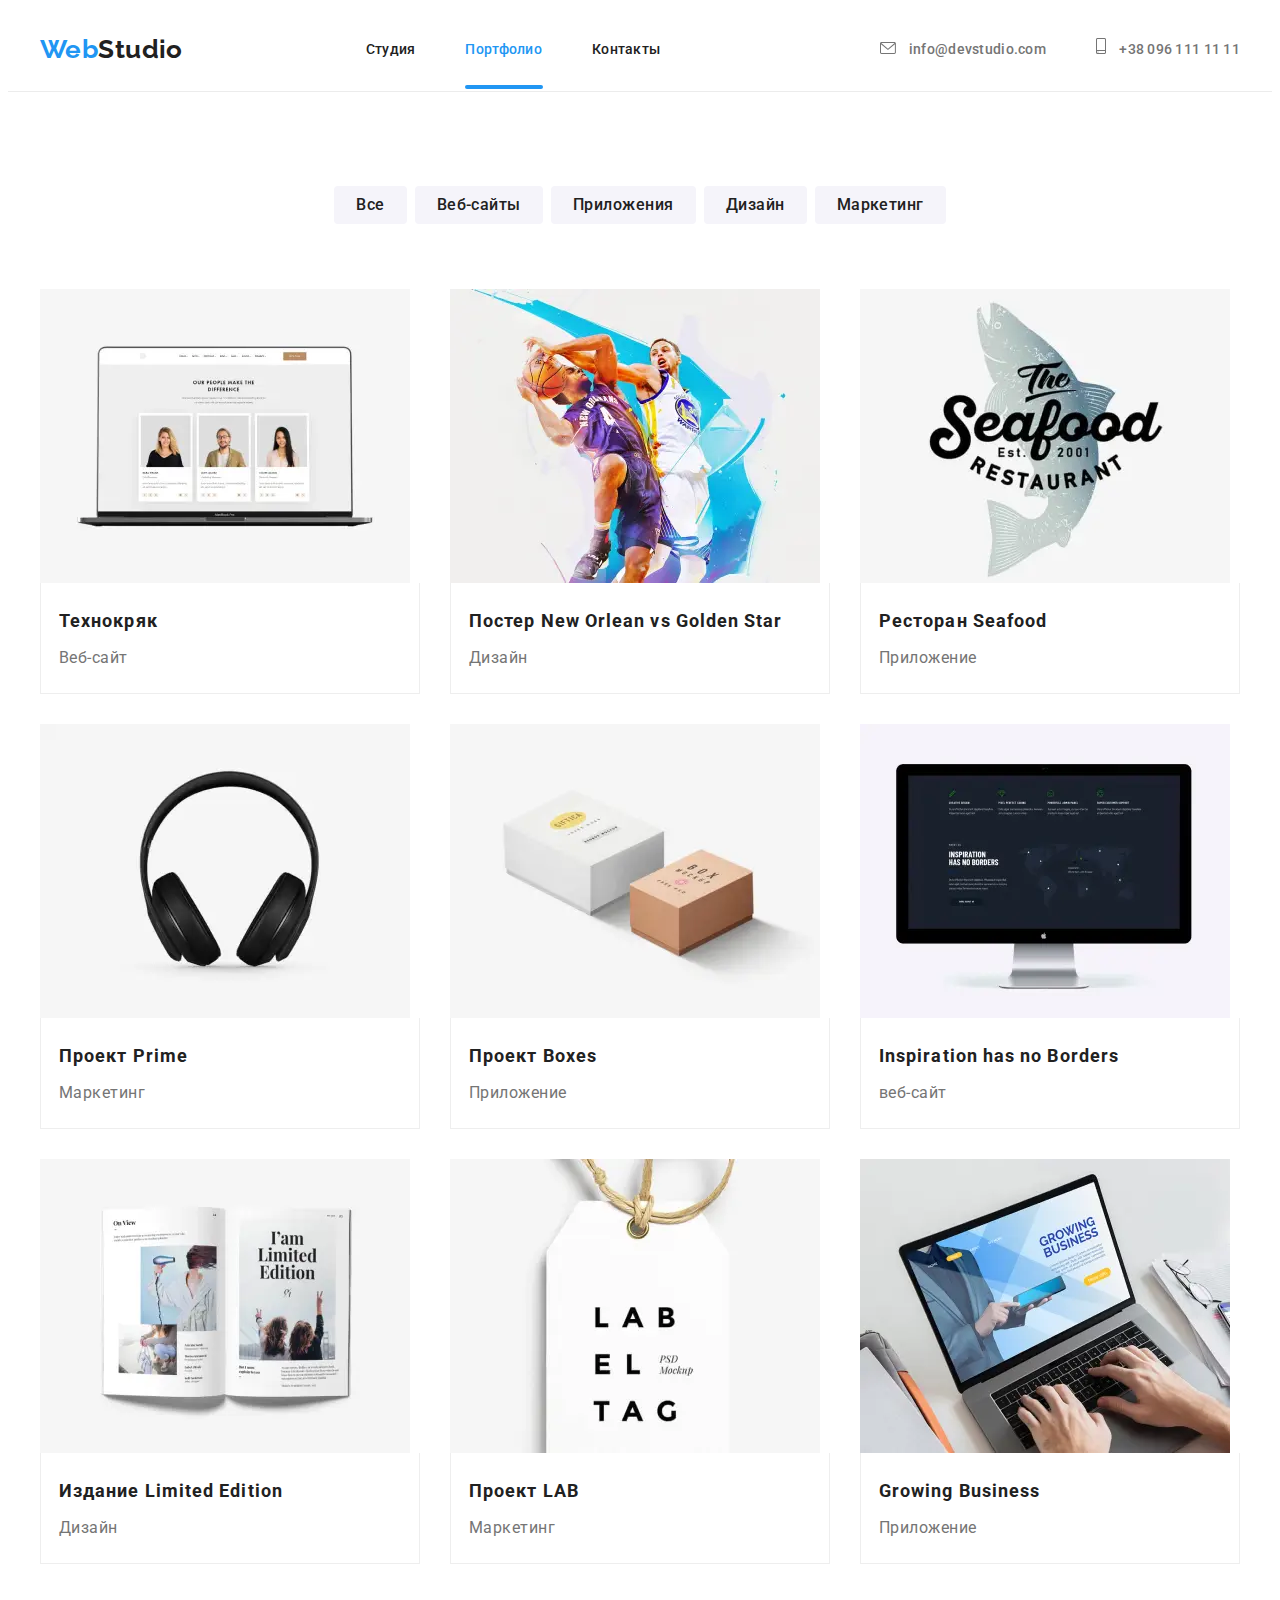
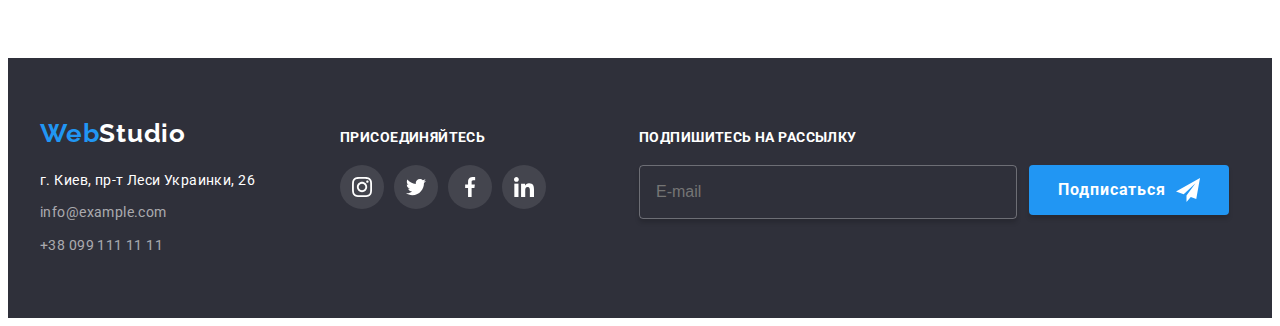
==== commit 57eb90c9: "добавляет фото в карточки портфолио" ====
--- a/portfolio.html
+++ b/portfolio.html
@@ -176,12 +176,56 @@
             <li class="project-list__item">
               <a class="project-list__link" href="">
                 <div class="project-list__overlay">
-                  <img
-                    classs="project-img"
-                    src="./images/portfolio1.jpg"
-                    alt="сайт с визитками команды в ноутбуки"
-                    width="370"
-                  />
+                  <picture>
+                    <source
+                      srcset="
+                        ./images/desktop/portfolio1.webp    1x,
+                        ./images/desktop/portfolio1@2x.webp 2x
+                      "
+                      media="(min-width: 1200px)"
+                    />
+                    <source
+                      srcset="
+                        ./images/desktop/portfolio1.jpg    1x,
+                        ./images/desktop/portfolio1@2x.jpg 2x
+                      "
+                      media="(min-width: 1200px)"
+                    />
+                    <source
+                      srcset="
+                        ./images/tablet/portfolio1.webp    1x,
+                        ./images/tablet/portfolio1@2x.webp 2x
+                      "
+                      media="(min-width: 768px)"
+                    />
+                    <source
+                      srcset="
+                        ./images/tablet/portfolio1.jpg    1x,
+                        ./images/tablet/portfolio1@2x.jpg 2x
+                      "
+                      media="(min-width: 768px)"
+                    />
+                    <source
+                      srcset="
+                        ./images/mobile/portfolio1.webp    1x,
+                        ./images/mobile/portfolio1@2x.webp 2x
+                      "
+                      media="(max-width: 767px)"
+                    />
+                    <source
+                      srcset="
+                        ./images/mobile/portfolio1.jpg    1x,
+                        ./images/mobile/portfolio1@2x.jpg 2x
+                      "
+                      media="(max-width: 767px)"
+                    />
+
+                    <img
+                      classs="project-img"
+                      src="#"
+                      alt="сайт с визитками команды в ноутбуки"
+                    />
+                  </picture>
                   <p class="project-list__title">
                     Технокряк это современная площадка распространения
                     коронавируса. Компании используют эту платформу для
@@ -197,12 +241,56 @@
             <li class="project-list__item">
               <a class="project-list__link" href="">
                 <div class="project-list__overlay">
-                  <img
-                    classs="project-img"
-                    src="./images/portfolio2.jpg"
-                    alt="дизайн постера игры в баскетбол"
-                    width="370"
-                  />
+                  <picture>
+                    <source
+                      srcset="
+                        ./images/desktop/portfolio2.webp    1x,
+                        ./images/desktop/portfolio2@2x.webp 2x
+                      "
+                      media="(min-width: 1200px)"
+                    />
+                    <source
+                      srcset="
+                        ./images/desktop/portfolio2.jpg    1x,
+                        ./images/desktop/portfolio2@2x.jpg 2x
+                      "
+                      media="(min-width: 1200px)"
+                    />
+                    <source
+                      srcset="
+                        ./images/tablet/portfolio2.webp    1x,
+                        ./images/tablet/portfolio2@2x.webp 2x
+                      "
+                      media="(min-width: 768px)"
+                    />
+                    <source
+                      srcset="
+                        ./images/tablet/portfolio2.jpg    1x,
+                        ./images/tablet/portfolio2@2x.jpg 2x
+                      "
+                      media="(min-width: 768px)"
+                    />
+                    <source
+                      srcset="
+                        ./images/mobile/portfolio2.webp    1x,
+                        ./images/mobile/portfolio2@2x.webp 2x
+                      "
+                      media="(max-width: 767px)"
+                    />
+                    <source
+                      srcset="
+                        ./images/mobile/portfolio2.jpg    1x,
+                        ./images/mobile/portfolio2@2x.jpg 2x
+                      "
+                      media="(max-width: 767px)"
+                    />
+
+                    <img
+                      classs="project-img"
+                      src="#"
+                      alt="дизайн постера игры в баскетбол"
+                    />
+                  </picture>
                   <p class="project-list__title">
                     Lorem ipsum, dolor sit amet consectetur adipisicing elit.
                     Natus recusandae dolore, expedita voluptatibus dignissimos
@@ -222,12 +310,56 @@
             <li class="project-list__item">
               <a class="project-list__link" href="">
                 <div class="project-list__overlay">
-                  <img
-                    classs="project-img"
-                    src="./images/portfolio3.jpg"
-                    alt="логотип приложения ресторан Морепродуктов"
-                    width="370"
-                  />
+                  <picture>
+                    <source
+                      srcset="
+                        ./images/desktop/portfolio3.webp    1x,
+                        ./images/desktop/portfolio3@2x.webp 2x
+                      "
+                      media="(min-width: 1200px)"
+                    />
+                    <source
+                      srcset="
+                        ./images/desktop/portfolio3.jpg    1x,
+                        ./images/desktop/portfolio3@2x.jpg 2x
+                      "
+                      media="(min-width: 1200px)"
+                    />
+                    <source
+                      srcset="
+                        ./images/tablet/portfolio3.webp    1x,
+                        ./images/tablet/portfolio3@2x.webp 2x
+                      "
+                      media="(min-width: 768px)"
+                    />
+                    <source
+                      srcset="
+                        ./images/tablet/portfolio3.jpg    1x,
+                        ./images/tablet/portfolio3@2x.jpg 2x
+                      "
+                      media="(min-width: 768px)"
+                    />
+                    <source
+                      srcset="
+                        ./images/mobile/portfolio3.webp    1x,
+                        ./images/mobile/portfolio3@2x.webp 2x
+                      "
+                      media="(max-width: 767px)"
+                    />
+                    <source
+                      srcset="
+                        ./images/mobile/portfolio3.jpg    1x,
+                        ./images/mobile/portfolio3@2x.jpg 2x
+                      "
+                      media="(max-width: 767px)"
+                    />
+
+                    <img
+                      classs="project-img"
+                      src="#"
+                      alt="логотип приложения ресторан Морепродуктов"
+                    />
+                  </picture>
                   <p class="project-list__title">
                     Lorem ipsum, dolor sit amet consectetur adipisicing elit.
                     Natus recusandae dolore, expedita voluptatibus dignissimos
@@ -247,12 +379,52 @@
             <li class="project-list__item">
               <a class="project-list__link" href="">
                 <div class="project-list__overlay">
-                  <img
-                    classs="project-img"
-                    src="./images/portfolio4.jpg"
-                    alt="Наушники"
-                    width="370"
-                  />
+                  <picture>
+                    <source
+                      srcset="
+                        ./images/desktop/portfolio4.webp    1x,
+                        ./images/desktop/portfolio4@2x.webp 2x
+                      "
+                      media="(min-width: 1200px)"
+                    />
+                    <source
+                      srcset="
+                        ./images/desktop/portfolio4.jpg    1x,
+                        ./images/desktop/portfolio4@2x.jpg 2x
+                      "
+                      media="(min-width: 1200px)"
+                    />
+                    <source
+                      srcset="
+                        ./images/tablet/portfolio4.webp    1x,
+                        ./images/tablet/portfolio4@2x.webp 2x
+                      "
+                      media="(min-width: 768px)"
+                    />
+                    <source
+                      srcset="
+                        ./images/tablet/portfolio4.jpg    1x,
+                        ./images/tablet/portfolio4@2x.jpg 2x
+                      "
+                      media="(min-width: 768px)"
+                    />
+                    <source
+                      srcset="
+                        ./images/mobile/portfolio4.webp    1x,
+                        ./images/mobile/portfolio4@2x.webp 2x
+                      "
+                      media="(max-width: 767px)"
+                    />
+                    <source
+                      srcset="
+                        ./images/mobile/portfolio4.jpg    1x,
+                        ./images/mobile/portfolio4@2x.jpg 2x
+                      "
+                      media="(max-width: 767px)"
+                    />
+
+                    <img classs="project-img" src="#" alt="Наушники" />
+                  </picture>
                   <p class="project-list__title">
                     Lorem ipsum, dolor sit amet consectetur adipisicing elit.
                     Natus recusandae dolore, expedita voluptatibus dignissimos
@@ -272,12 +444,52 @@
             <li class="project-list__item">
               <a class="project-list__link" href="">
                 <div class="project-list__overlay">
-                  <img
-                    classs="project-img"
-                    src="./images/portfolio5.jpg"
-                    alt="два ящика"
-                    width="370"
-                  />
+                  <picture>
+                    <source
+                      srcset="
+                        ./images/desktop/portfolio5.webp    1x,
+                        ./images/desktop/portfolio5@2x.webp 2x
+                      "
+                      media="(min-width: 1200px)"
+                    />
+                    <source
+                      srcset="
+                        ./images/desktop/portfolio5.jpg    1x,
+                        ./images/desktop/portfolio5@2x.jpg 2x
+                      "
+                      media="(min-width: 1200px)"
+                    />
+                    <source
+                      srcset="
+                        ./images/tablet/portfolio5.webp    1x,
+                        ./images/tablet/portfolio5@2x.webp 2x
+                      "
+                      media="(min-width: 768px)"
+                    />
+                    <source
+                      srcset="
+                        ./images/tablet/portfolio5.jpg    1x,
+                        ./images/tablet/portfolio5@2x.jpg 2x
+                      "
+                      media="(min-width: 768px)"
+                    />
+                    <source
+                      srcset="
+                        ./images/mobile/portfolio5.webp    1x,
+                        ./images/mobile/portfolio5@2x.webp 2x
+                      "
+                      media="(max-width: 767px)"
+                    />
+                    <source
+                      srcset="
+                        ./images/mobile/portfolio5.jpg    1x,
+                        ./images/mobile/portfolio5@2x.jpg 2x
+                      "
+                      media="(max-width: 767px)"
+                    />
+
+                    <img classs="project-img" src="#" alt="два ящика" />
+                  </picture>
                   <p class="project-list__title">
                     Lorem ipsum, dolor sit amet consectetur adipisicing elit.
                     Natus recusandae dolore, expedita voluptatibus dignissimos
@@ -297,12 +509,52 @@
             <li class="project-list__item">
               <a class="project-list__link" href="">
                 <div class="project-list__overlay">
-                  <img
-                    classs="project-img"
-                    src="./images/portfolio6.jpg"
-                    alt="моноблок"
-                    width="370"
-                  />
+                  <picture>
+                    <source
+                      srcset="
+                        ./images/desktop/portfolio6.webp    1x,
+                        ./images/desktop/portfolio6@2x.webp 2x
+                      "
+                      media="(min-width: 1200px)"
+                    />
+                    <source
+                      srcset="
+                        ./images/desktop/portfolio6.jpg    1x,
+                        ./images/desktop/portfolio6@2x.jpg 2x
+                      "
+                      media="(min-width: 1200px)"
+                    />
+                    <source
+                      srcset="
+                        ./images/tablet/portfolio6.webp    1x,
+                        ./images/tablet/portfolio6@2x.webp 2x
+                      "
+                      media="(min-width: 768px)"
+                    />
+                    <source
+                      srcset="
+                        ./images/tablet/portfolio6.jpg    1x,
+                        ./images/tablet/portfolio6@2x.jpg 2x
+                      "
+                      media="(min-width: 768px)"
+                    />
+                    <source
+                      srcset="
+                        ./images/mobile/portfolio6.webp    1x,
+                        ./images/mobile/portfolio6@2x.webp 2x
+                      "
+                      media="(max-width: 767px)"
+                    />
+                    <source
+                      srcset="
+                        ./images/mobile/portfolio6.jpg    1x,
+                        ./images/mobile/portfolio6@2x.jpg 2x
+                      "
+                      media="(max-width: 767px)"
+                    />
+
+                    <img classs="project-img" src="#" alt="моноблок" />
+                  </picture>
                   <p class="project-list__title">
                     Lorem ipsum, dolor sit amet consectetur adipisicing elit.
                     Natus recusandae dolore, expedita voluptatibus dignissimos
@@ -322,12 +574,52 @@
             <li class="project-list__item">
               <a class="project-list__link" href="">
                 <div class="project-list__overlay">
-                  <img
-                    classs="project-img"
-                    src="./images/portfolio7.jpg"
-                    alt="открытый журнал"
-                    width="370"
-                  />
+                  <picture>
+                    <source
+                      srcset="
+                        ./images/desktop/portfolio7.webp    1x,
+                        ./images/desktop/portfolio7@2x.webp 2x
+                      "
+                      media="(min-width: 1200px)"
+                    />
+                    <source
+                      srcset="
+                        ./images/desktop/portfolio7.jpg    1x,
+                        ./images/desktop/portfolio7@2x.jpg 2x
+                      "
+                      media="(min-width: 1200px)"
+                    />
+                    <source
+                      srcset="
+                        ./images/tablet/portfolio7.webp    1x,
+                        ./images/tablet/portfolio7@2x.webp 2x
+                      "
+                      media="(min-width: 768px)"
+                    />
+                    <source
+                      srcset="
+                        ./images/tablet/portfolio7.jpg    1x,
+                        ./images/tablet/portfolio7@2x.jpg 2x
+                      "
+                      media="(min-width: 768px)"
+                    />
+                    <source
+                      srcset="
+                        ./images/mobile/portfolio7.webp    1x,
+                        ./images/mobile/portfolio7@2x.webp 2x
+                      "
+                      media="(max-width: 767px)"
+                    />
+                    <source
+                      srcset="
+                        ./images/mobile/portfolio7.jpg    1x,
+                        ./images/mobile/portfolio7@2x.jpg 2x
+                      "
+                      media="(max-width: 767px)"
+                    />
+
+                    <img classs="project-img" src="#" alt="открытый журнал" />
+                  </picture>
                   <p class="project-list__title">
                     Lorem ipsum, dolor sit amet consectetur adipisicing elit.
                     Natus recusandae dolore, expedita voluptatibus dignissimos
@@ -347,12 +639,52 @@
             <li class="project-list__item">
               <a class="project-list__link" href="">
                 <div class="project-list__overlay">
-                  <img
-                    classs="project-img"
-                    src="./images/portfolio8.jpg"
-                    alt="бирка"
-                    width="370"
-                  />
+                  <picture>
+                    <source
+                      srcset="
+                        ./images/desktop/portfolio8.webp    1x,
+                        ./images/desktop/portfolio8@2x.webp 2x
+                      "
+                      media="(min-width: 1200px)"
+                    />
+                    <source
+                      srcset="
+                        ./images/desktop/portfolio8.jpg    1x,
+                        ./images/desktop/portfolio8@2x.jpg 2x
+                      "
+                      media="(min-width: 1200px)"
+                    />
+                    <source
+                      srcset="
+                        ./images/tablet/portfolio8.webp    1x,
+                        ./images/tablet/portfolio8@2x.webp 2x
+                      "
+                      media="(min-width: 768px)"
+                    />
+                    <source
+                      srcset="
+                        ./images/tablet/portfolio8.jpg    1x,
+                        ./images/tablet/portfolio8@2x.jpg 2x
+                      "
+                      media="(min-width: 768px)"
+                    />
+                    <source
+                      srcset="
+                        ./images/mobile/portfolio8.webp    1x,
+                        ./images/mobile/portfolio8@2x.webp 2x
+                      "
+                      media="(max-width: 767px)"
+                    />
+                    <source
+                      srcset="
+                        ./images/mobile/portfolio8.jpg    1x,
+                        ./images/mobile/portfolio8@2x.jpg 2x
+                      "
+                      media="(max-width: 767px)"
+                    />
+
+                    <img classs="project-img" src="#" alt="бирка" />
+                  </picture>
                   <p class="project-list__title">
                     Lorem ipsum, dolor sit amet consectetur adipisicing elit.
                     Natus recusandae dolore, expedita voluptatibus dignissimos
@@ -372,12 +704,56 @@
             <li class="project-list__item">
               <a class="project-list__link" href="">
                 <div class="project-list__overlay">
-                  <img
-                    classs="project-img"
-                    src="./images/portfolio9.jpg"
-                    alt="мужчина работает на ноутбуке"
-                    width="370"
-                  />
+                  <picture>
+                    <source
+                      srcset="
+                        ./images/desktop/portfolio9.webp    1x,
+                        ./images/desktop/portfolio9@2x.webp 2x
+                      "
+                      media="(min-width: 1200px)"
+                    />
+                    <source
+                      srcset="
+                        ./images/desktop/portfolio9.jpg    1x,
+                        ./images/desktop/portfolio9@2x.jpg 2x
+                      "
+                      media="(min-width: 1200px)"
+                    />
+                    <source
+                      srcset="
+                        ./images/tablet/portfolio9.webp    1x,
+                        ./images/tablet/portfolio9@2x.webp 2x
+                      "
+                      media="(min-width: 768px)"
+                    />
+                    <source
+                      srcset="
+                        ./images/tablet/portfolio9.jpg    1x,
+                        ./images/tablet/portfolio9@2x.jpg 2x
+                      "
+                      media="(min-width: 768px)"
+                    />
+                    <source
+                      srcset="
+                        ./images/mobile/portfolio9.webp    1x,
+                        ./images/mobile/portfolio9@2x.webp 2x
+                      "
+                      media="(max-width: 767px)"
+                    />
+                    <source
+                      srcset="
+                        ./images/mobile/portfolio9.jpg    1x,
+                        ./images/mobile/portfolio9@2x.jpg 2x
+                      "
+                      media="(max-width: 767px)"
+                    />
+
+                    <img
+                      classs="project-img"
+                      src="#"
+                      alt="мужчина работает на ноутбуке"
+                    />
+                  </picture>
                   <p class="project-list__title">
                     Lorem ipsum, dolor sit amet consectetur adipisicing elit.
                     Natus recusandae dolore, expedita voluptatibus dignissimos
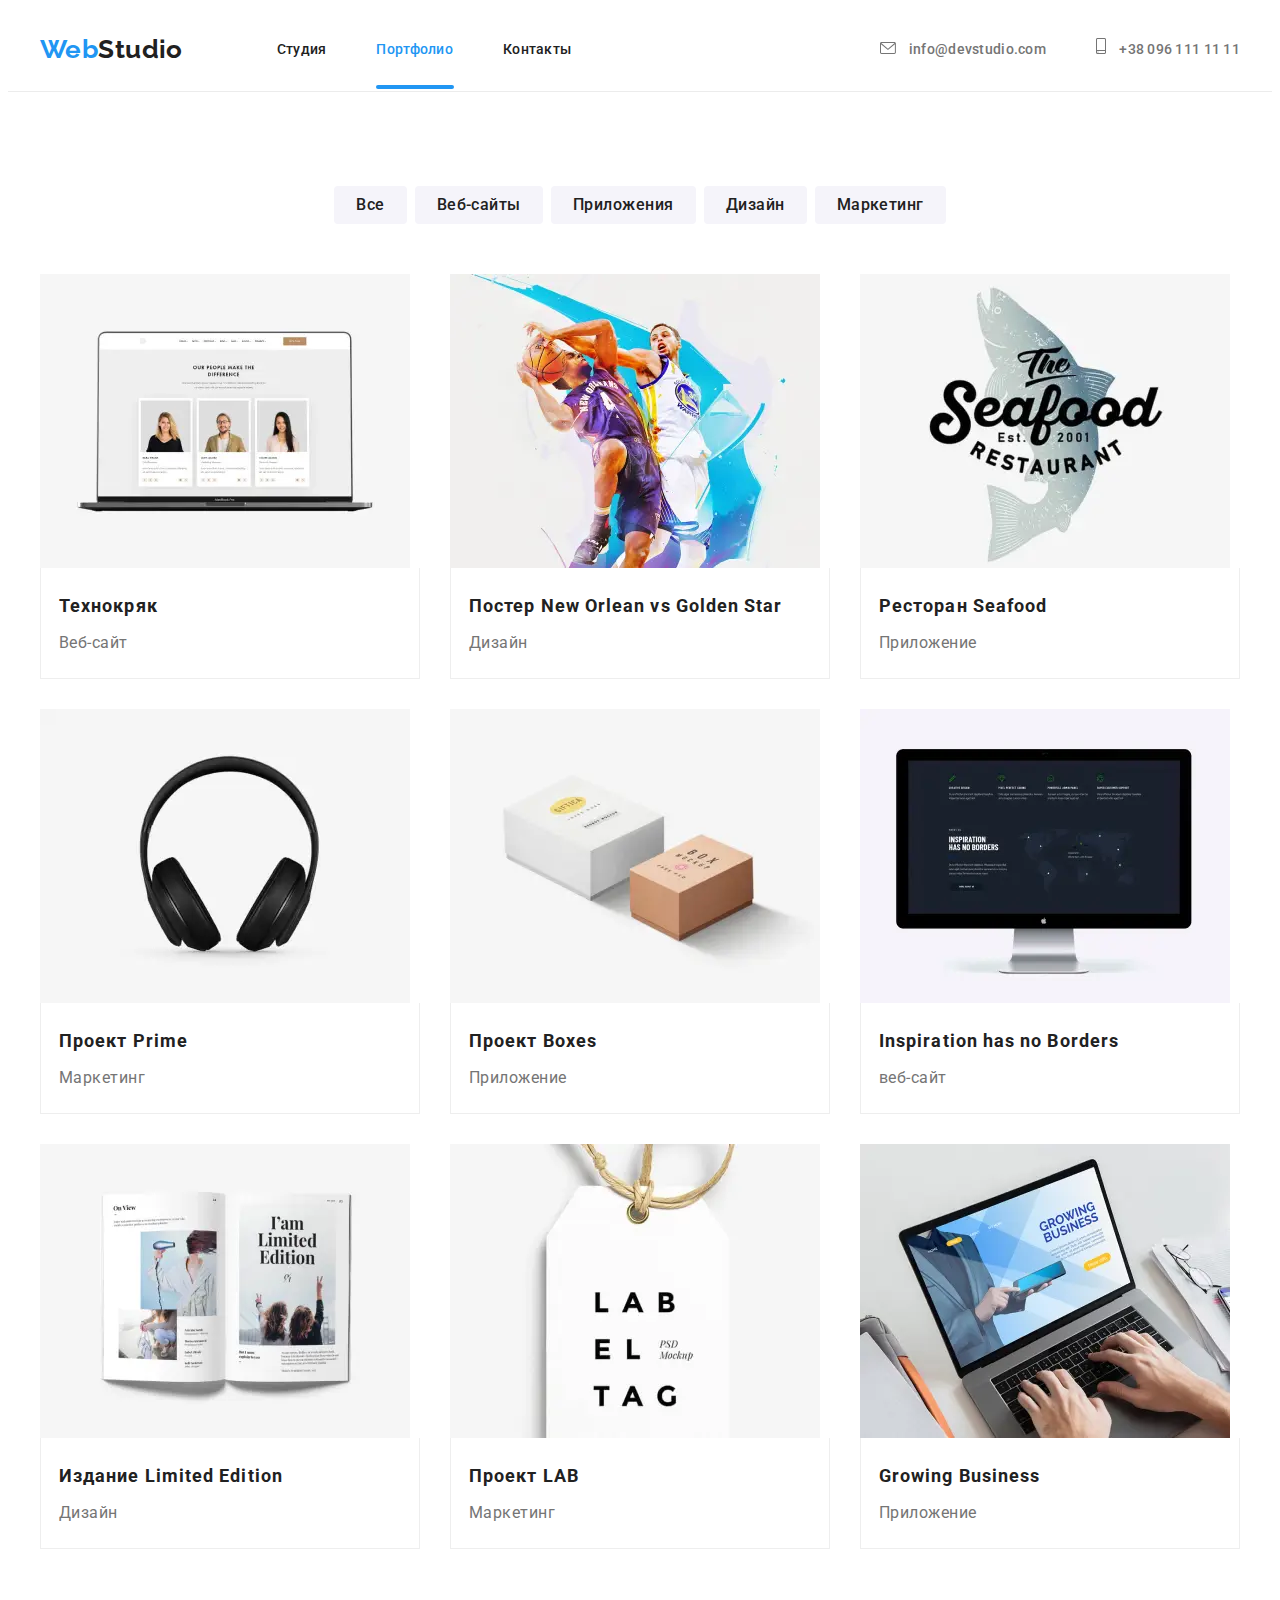
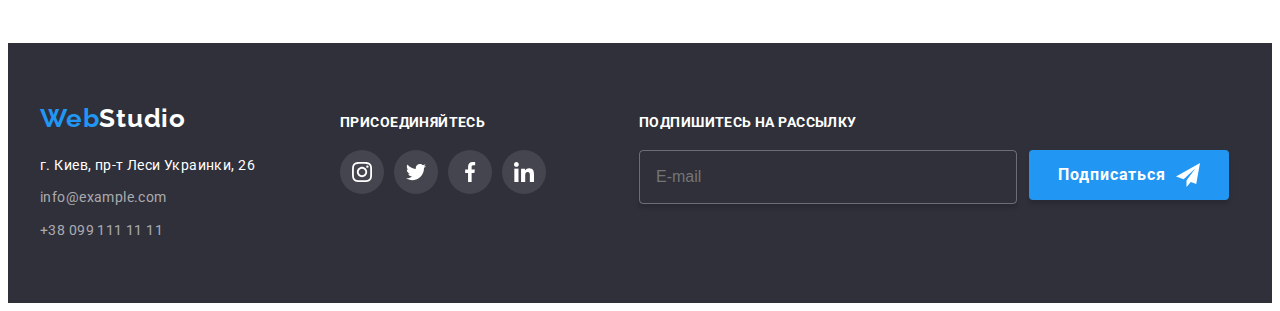
==== commit b01f7706: "бургер меню адаптация" ====
--- a/portfolio.html
+++ b/portfolio.html
@@ -99,38 +99,35 @@
               <a class="mobile-menu__nav-link" href="">Контакты</a>
             </li>
           </ul>
-          <ul class="mobile-menu__contacts">
-            <li class="mobile-menu__contacts-phone">
-              <a
-                class="mobile-menu__contacts-phone-link"
-                href="tel:+380961111111"
-              >
-                +38 096 111 11 11</a
-              >
-            </li>
-            <li class="mobile-menu__contacts-email">
-              <a
-                class="mobile-menu__contacts-email-link"
-                href="mailto:info@devstudio.com"
-              >
-                info@devstudio.com</a
-              >
-            </li>
-          </ul>
-          <ul class="mobile-menu__network">
-            <li class="mobile-menu__network-item">
-              <a class="mobile-menu__network-link" href="">Instagram</a>
-            </li>
-            <li class="mobile-menu__network-item">
-              <a class="mobile-menu__network-link" href="">Twitter</a>
-            </li>
-            <li class="mobile-menu__network-item">
-              <a class="mobile-menu__network-link" href="">Facebook</a>
-            </li>
-            <li class="mobile-menu__network-item">
-              <a class="mobile-menu__network-link" href="">LinkedIn</a>
-            </li>
-          </ul>
+          <div>
+            <a
+              class="mobile-menu__contacts-phone-link"
+              href="tel:+380961111111"
+            >
+              +38 096 111 11 11</a
+            >
+            <a
+              class="mobile-menu__contacts-mail-link"
+              href="mailto:info@devstudio.com"
+            >
+              info@devstudio.com</a
+            >
+
+            <ul class="mobile-menu__network">
+              <li class="mobile-menu__network-item">
+                <a class="mobile-menu__network-link" href="">Instagram</a>
+              </li>
+              <li class="mobile-menu__network-item">
+                <a class="mobile-menu__network-link" href="">Twitter</a>
+              </li>
+              <li class="mobile-menu__network-item">
+                <a class="mobile-menu__network-link" href="">Facebook</a>
+              </li>
+              <li class="mobile-menu__network-item">
+                <a class="mobile-menu__network-link" href="">LinkedIn</a>
+              </li>
+            </ul>
+          </div>
         </div>
       </div>
     </header>
--- a/css/main.min.css
+++ b/css/main.min.css
@@ -1,2 +1,2 @@
-:root{--title-text-color: #212121;--title-text-color-secondary: #ffffff;--primary-text-color: #757575;--accent-text-color: #2196f3;--icon-color: #afb1b8}h1,h2,h3,h4,h5,h6,p,ul{margin-top:0;margin-bottom:0;padding-left:0}ul{list-style:none}a{text-decoration:none;transition-property:color;transition-duration:250ms;transition-timing-function:cubic-bezier(0.4, 0, 0.2, 1)}a:focus,a:hover{color:var(--accent-text-color)}img{display:block;max-width:100%}address{font-style:normal}body{background-color:#ffffff;color:var(--primary-text-color);font-family:'Roboto', sans-serif;font-family:'Raleway', sans-serif;letter-spacing:0.03em;font-size:14px;line-height:1.7}.section{padding-top:60px;padding-bottom:60px}@media screen and (min-width: 1200px){.section{padding-top:94px;padding-bottom:94px}}.visually-hidden{position:absolute !important;clip:rect(1px 1px 1px 1px);clip:rect(1px, 1px, 1px, 1px);padding:0 !important;border:0 !important;height:1px !important;width:1px !important;overflow:hidden}.container{padding-left:15px;padding-right:15px}@media screen and (min-width: 480px){.container{width:480px;margin:auto}}@media screen and (min-width: 768px){.container{width:768px}}@media screen and (min-width: 1200px){.container{width:1200px}}.header-main{color:var(--title-text-color-secondary);border-bottom:1px solid #ececec}@media screen and (max-width: 767px){.header-main{padding-top:16px;padding-bottom:16px}.header-main__mobile-menu-btn{background-color:transparent;border:none;padding:0;line-height:0;transition-property:fill;transition-duration:250ms;transition-timing-function:cubic-bezier(0.4, 0, 0.2, 1)}.header-main__mobile-menu-btn:hover,.header-main__mobile-menu-btn:focus{fill:var(--accent-text-color)}.header-main__container{display:flex;align-items:center;justify-content:space-between}}@media screen and (min-width: 768px){.header-main__nav{display:flex;align-items:center;padding-top:26px;padding-bottom:26px;margin-right:84px}.header-main__nav-menu{margin-left:88px}.header-main__mobile-menu-btn{display:none}.header-main__container{display:flex;align-items:center;justify-content:space-between}}@media screen and (min-width: 1200px){.header-main{display:flex;background-color:var(--title-text-color-secondary);border-bottom:1px solid #ececec}.header-main__nav{display:flex;align-items:center}.header-main__nav-menu{margin-left:93px}.header-main__mobile-menu-btn{display:none}.header-main_container{display:flex;align-items:center;justify-content:space-between}}.website-nav-list{display:flex;align-items:center}@media screen and (max-width: 767px){.website-nav-list{display:none}}.website-nav-list__item:not(:last-child){margin-right:50px}.website-nav-list__link{font-family:'Roboto', sans-serif;font-weight:500;font-size:14px;line-height:1.14;letter-spacing:0.02em;color:var(--title-text-color);position:relative;padding-top:32px;padding-bottom:32px;transition:color 250ms cubic-bezier(0.4, 0, 0.2, 1)}.website-nav-list__link:hover,.website-nav-list__link:focus{color:var(--accent-text-color)}.website-nav-list__link--current{font-family:'Roboto', sans-serif;font-weight:500;font-size:14px;line-height:1.14;letter-spacing:0.02em;color:var(--accent-text-color);position:relative;padding-top:32px;padding-bottom:32px}.website-nav-list__link--current::after{content:'';display:block;position:absolute;bottom:0;left:0;background-color:var(--accent-text-color);width:48px;height:4px;border:0;border-radius:2px}.website-nav-list__portfolio--link--current{font-family:'Roboto', sans-serif;font-weight:500;font-size:14px;line-height:1.14;letter-spacing:0.02em;color:var(--accent-text-color);position:relative;padding-top:32px;padding-bottom:32px}.website-nav-list__portfolio--link--current::after{content:'';display:block;position:absolute;bottom:0;left:0;background-color:var(--accent-text-color);width:78px;height:4px;border:0;border-radius:2px}.logo{color:var(--title-text-color);font-family:'Raleway', sans-serif;font-weight:700;font-size:24px;line-height:1.17;transition:color 250ms cubic-bezier(0.4, 0, 0.2, 1)}.logo:hover,.logo:focus{color:var(--accent-text-color)}.logo-web{color:var(--accent-text-color)}@media screen and (min-width: 1200px){.logo-web{color:var(--accent-text-color)}.logo{color:var(--title-text-color);font-family:'Raleway', sans-serif;font-weight:700;font-size:26px;line-height:1.19;margin-right:90px;transition:color 250ms cubic-bezier(0.4, 0, 0.2, 1)}.logo:hover,.logo:focus{color:var(--accent-text-color)}}.backdrop{position:fixed;top:0;left:0;width:100%;height:100%;background-color:rgba(0,0,0,0.2);z-index:100;transition:opacity 250ms cubic-bezier(0.4, 0, 0.2, 1),visibility 250ms cubic-bezier(0.4, 0, 0.2, 1)}.is-hidden{opacity:0;visibility:hidden;pointer-events:none}@media screen and (max-width: 767px){.contacts-nav-list{display:none}}@media screen and (min-width: 768px) and (max-width: 1199px){.contacts-nav-list{display:block;align-items:center}.contacts-nav-list__item:not(:last-child){margin-bottom:10px}.contacts-nav-list__link{font-family:'Roboto', sans-serif;font-weight:500;font-size:12px;letter-spacing:0.02em;color:var(--primary-text-color)}.contacts-nav-list__mail-icon{width:14px;height:10px;margin-right:8px}.contacts-nav-list__link:hover .contacts-nav-list__mail-icon,.contacts-nav-list__link:focus .contacts-nav-list__mail-icon{fill:var(--accent-text-color)}.contacts-nav-list__phone-icon{width:10px;height:14px;margin-right:8px}.contacts-nav-list__link:hover .contacts-nav-list__phone-icon,.contacts-nav-list__link:focus .contacts-nav-list__phone-icon{fill:var(--accent-text-color)}}@media screen and (min-width: 1200px){.contacts-nav-list{display:flex;align-items:center}.contacts-nav-list__item:last-child{margin-left:50px}.contacts-nav-list__link{font-family:'Roboto', sans-serif;font-weight:500;font-size:14px;line-height:1.14;letter-spacing:0.02em;color:var(--primary-text-color);transition:color 250ms cubic-bezier(0.4, 0, 0.2, 1)}.contacts-nav-list__link:hover,.contacts-nav-list__link:focus{color:var(--accent-text-color)}.contacts-nav-list__mail-icon{margin-right:10px;fill:currentColor;transition:fill 250ms cubic-bezier(0.4, 0, 0.2, 1)}.contacts-nav-list__mail-icon:hover,.contacts-nav-list__mail-icon:focus{fill:var(--accent-text-color)}.contacts-nav-list__phone-icon{margin-right:10px;fill:currentColor;transition:fill 250ms cubic-bezier(0.4, 0, 0.2, 1)}.contacts-nav-list__phone-icon:hover,.contacts-nav-list__phone-icon:focus{fill:var(--accent-text-color)}}.feature-list{font-size:14px;line-height:1.71}@media screen and (max-width: 767px){.feature-list__item:not(:last-child){margin-bottom:30px}.feature-list__title{text-align:center}}@media screen and (min-width: 768px) and (max-width: 1199px){.feature-list{display:flex;flex-wrap:wrap}.feature-list__item{margin-right:30px;margin-bottom:30px;max-width:354px}.feature-list__item:nth-child(2n){margin-right:0}.feature-list__item:nth-last-child(-n+2){margin-bottom:0}}@media screen and (min-width: 1200px){.feature-list{display:flex}.feature-list__item:not(:last-child){margin-right:30px}}.feature-list__title{font-family:'Roboto', sans-serif;font-weight:700;font-size:14px;line-height:1.14;letter-spacing:0.03em;text-transform:uppercase;color:var(--title-text-color);margin-top:0;margin-bottom:10px}.feature-list__text{font-family:'Roboto', sans-serif;font-weight:400;font-size:14px;line-height:1.71;letter-spacing:0.03em;color:var(--primary-text-color)}.feature-list__link{display:flex;align-items:center;justify-content:center;width:100%;height:120px;background:#f5f4fa;border-radius:4px;margin-bottom:30px}.feature-list__icon{width:70px;height:70px}.footer-address__location{font-family:'Roboto', sans-serif;font-weight:400;font-size:14px;line-height:1.71;letter-spacing:0.03em;color:var(--title-text-color-secondary);transition:color 250ms cubic-bezier(0.4, 0, 0.2, 1)}.footer-address__location:hover,.footer-address__location:focus{color:var(--accent-text-color)}.footer-address__link{font-family:'Roboto', sans-serif;font-weight:400;font-size:14px;line-height:1.71;letter-spacing:0.03em;color:rgba(255,255,255,0.6);display:block;margin-top:9px;margin-bottom:0px;transition:color 250ms cubic-bezier(0.4, 0, 0.2, 1)}.footer-address__link:hover,.footer-address__link:focus{color:var(--accent-text-color)}.logo-white{font-family:'Raleway', sans-serif;font-weight:700;font-size:24px;line-height:1.19;letter-spacing:0.03em;color:var(--title-text-color-secondary);display:block;margin-top:0px;margin-bottom:20px;transition:color 250ms cubic-bezier(0.4, 0, 0.2, 1)}.logo-white:hover,.logo-white:focus{color:var(--accent-text-color)}@media screen and (min-width: 1200px){.logo-white{font-size:26px}}@media screen and (max-width: 767px){.footer-address{margin-bottom:60px}.footer-social-container__title{font-family:'Roboto', sans-serif;font-weight:700;font-size:14px;line-height:16px;letter-spacing:0.03em;text-transform:uppercase;color:#ffffff;margin-bottom:20px}.footer-social-container__list{display:flex;justify-content:center}.footer-social-container__item{margin-right:10px}.footer-social-container__item:last-child{margin-right:0}.footer-subscribe-container__title{margin-top:60px}.footer-social-container__link{display:flex;align-items:center;justify-content:center;width:44px;height:44px;border-radius:50%;background-color:rgba(255,255,255,0.1);transition:background-color 250ms cubic-bezier(0.4, 0, 0.2, 1)}.footer-social-container__link:hover,.footer-social-container__link:focus{background-color:var(--accent-text-color)}.footer-social-container__link:hover:hover .social-icon,.footer-social-container__link:hover:focus .social-icon,.footer-social-container__link:focus:hover .social-icon,.footer-social-container__link:focus:focus .social-icon{fill:var(--title-text-color-secondary)}.footer-social-container__icon{width:20px;height:20px;fill:#ffffff;transition:fill 250ms cubic-bezier(0.4, 0, 0.2, 1)}}@media screen and (min-width: 768px) and (max-width: 1199px){.footer-subscribe-container{display:block;margin:auto}.footer-social-container__title{font-family:'Roboto', sans-serif;font-weight:700;font-size:14px;line-height:16px;letter-spacing:0.03em;text-transform:uppercase;color:#ffffff;margin-bottom:20px}.footer-social-container__list{display:flex;justify-content:center}.footer-social-container__item{margin-right:10px}.footer-social-container__item:last-child{margin-right:0}.footer-social-container__link{display:flex;align-items:center;justify-content:center;width:44px;height:44px;border-radius:50%;background-color:rgba(255,255,255,0.1);transition:background-color 250ms cubic-bezier(0.4, 0, 0.2, 1)}.footer-social-container__link:hover,.footer-social-container__link:focus{background-color:var(--accent-text-color)}.footer-social-container__link:hover:hover .social-icon,.footer-social-container__link:hover:focus .social-icon,.footer-social-container__link:focus:hover .social-icon,.footer-social-container__link:focus:focus .social-icon{fill:var(--title-text-color-secondary)}.footer-social-container__icon{width:20px;height:20px;fill:#ffffff;transition:fill 250ms cubic-bezier(0.4, 0, 0.2, 1)}.footer-subscribe-container__input{width:450px}.tablet{display:flex;align-items:baseline;justify-content:center}.footer-address{margin-right:165px;margin-bottom:60px}.footer-social-container{margin-bottom:60px}}@media screen and (min-width: 1200px){.footer-container{display:flex;align-items:baseline;margin:auto}.footer-address{padding-right:15px}.footer-social-container{margin-left:70px}.footer-social-container__title{font-family:'Roboto', sans-serif;font-weight:700;font-size:14px;line-height:16px;letter-spacing:0.03em;text-transform:uppercase;color:#ffffff;margin-bottom:20px}.footer-social-container__list{display:flex;justify-content:space-between}.footer-social-container__item{margin-right:10px}.footer-social-container__item:last-child{margin-right:0}.footer-social-container__link{display:flex;align-items:center;justify-content:center;width:44px;height:44px;border-radius:50%;background-color:rgba(255,255,255,0.1);transition:background-color 250ms cubic-bezier(0.4, 0, 0.2, 1)}.footer-social-container__link:hover,.footer-social-container__link:focus{background-color:var(--accent-text-color)}.footer-social-container__link:hover:hover .social-icon,.footer-social-container__link:hover:focus .social-icon,.footer-social-container__link:focus:hover .social-icon,.footer-social-container__link:focus:focus .social-icon{fill:var(--title-text-color-secondary)}.footer-social-container__icon{width:20px;height:20px;fill:#ffffff;transition:fill 250ms cubic-bezier(0.4, 0, 0.2, 1)}}.footer{background-color:#2f303a;padding-bottom:60px;padding-top:60px}@media screen and (max-width: 1199px){.footer{background-color:#2f303a;padding-bottom:60px;padding-top:60px;text-align:center}}.section-hero__button{font-family:'Roboto', sans-serif;font-weight:700;font-size:16px;line-height:1.87;display:inline-block;letter-spacing:0.06em;cursor:pointer;border-radius:4px;border:none;min-width:200px;padding:10px 32px;color:var(--title-text-color-secondary);background-color:var(--accent-text-color);transition:background-color 250ms cubic-bezier(0.4, 0, 0.2, 1)}.section-hero__button:hover,.section-hero__button:focus{background-color:#188ce8;box-shadow:0px 4px 4px rgba(0,0,0,0.15)}.section-hero{padding-top:118px;padding-bottom:118px;margin-left:auto;margin-right:auto;background-image:linear-gradient(to right, rgba(47,48,58,0.4), rgba(47,48,58,0.4)),url(../images/mobile/imghero.jpg);background-size:cover;background-position:center;background-color:#2f303a}.container-hero{display:flex;flex-direction:column;align-items:center}.section-hero__title{font-weight:900;font-size:26px;line-height:1.6;letter-spacing:0.06em;color:var(--title-text-color-secondary);margin-bottom:30px;max-width:380px;text-align:center;text-transform:uppercase}@media (min-device-pixel-ratio: 2) and (max-width: 767px), (min-resolution: 192dpi) and (max-width: 767px), (min-resolution: 2dppx) and (max-width: 767px){.section-hero{background-image:linear-gradient(to right, rgba(47,48,58,0.4), rgba(47,48,58,0.4)),url(../images/mobile/imghero@2x.jpg)}}@media screen and (min-width: 768px){.section-hero{background-image:linear-gradient(to right, rgba(47,48,58,0.4), rgba(47,48,58,0.4)),url(../images/tablet/imghero.jpg)}}@media (min-device-pixel-ratio: 2) and (max-width: 1199px), (min-resolution: 192dpi) and (max-width: 1199px), (min-resolution: 2dppx) and (max-width: 1199px){.section-hero{background-image:linear-gradient(to right, rgba(47,48,58,0.4), rgba(47,48,58,0.4)),url(../images/tablet/imghero@2x.jpg)}}@media screen and (min-width: 1200px){.section-hero{padding-top:200px;padding-bottom:200px;min-height:600px;max-width:1600px;background-image:linear-gradient(to right, rgba(47,48,58,0.4), rgba(47,48,58,0.4)),url(../images/desktop/imghero.jpg)}.section-hero__title{font-size:44px;line-height:1.4;max-width:696px}}@media (min-device-pixel-ratio: 2) and (min-width: 1200px), (min-resolution: 192dpi) and (min-width: 1200px), (min-resolution: 2dppx) and (min-width: 1200px){.section-hero{background-image:linear-gradient(to right, rgba(47,48,58,0.4), rgba(47,48,58,0.4)),url(../images/desktop/imghero@2x.jpg)}}.modal{position:absolute;padding:40px;background-color:var(--title-text-color-secondary);box-shadow:0px 1px 3px rgba(0,0,0,0.12),0px 1px 1px rgba(0,0,0,0.14),0px 2px 1px rgba(0,0,0,0.2);border-radius:4px}.modal__close--button{position:absolute;align-items:center;top:8px;right:8px;cursor:pointer;border:1px solid rgba(0,0,0,0.1);background-color:var(--title-text-color-secondary);width:30px;height:30px;border-radius:50%;padding:5px 5px 5px 5px}.modal__icon--close{width:18px;height:18px;fill:var(--title-text-color);transition:fill 250ms cubic-bezier(0.4, 0, 0.2, 1)}.modal__close--button:hover .modal__icon--close,.modal__close--button:focus .modal__icon--close{fill:var(--accent-text-color)}.modal__form{display:flex;flex-direction:column}.modal__input{width:100%;height:40px;border:1px solid rgba(33,33,33,0.2);border-radius:4px;padding-left:42px;font-size:12px;line-height:1.16;letter-spacing:0.01em;color:var(--title-text-color);background-color:var(--title-text-color-secondary);transition:border-color var(--accent-text-color)}.modal__input:focus{border-color:var(--accent-text-color);outline:none}.modal__head{font-family:'Roboto', sans-serif;font-weight:700;font-size:20px;line-height:1.15;text-align:center;letter-spacing:0.03em;color:#212121;margin-bottom:12px}.modal__field{font-family:'Roboto', sans-serif;font-weight:400;font-size:12px;line-height:1.16;letter-spacing:0.01em;color:var(--primary-text-color);margin-bottom:10px}.modal__wrapper{position:relative;display:block;margin-top:4px}.modal__icon{position:absolute;top:50%;left:15px;transform:translateY(-50%);fill:var(--title-text-color);transition:fill 250ms cubic-bezier(0.4, 0, 0.2, 1)}.modal__input:focus+.modal__icon{fill:var(--accent-text-color)}.modal__comments{width:100%;height:120px;resize:none;padding:12px 16px;margin-top:4px;border:1px solid rgba(33,33,33,0.2);border-radius:4px;transition:border-color 250ms cubic-bezier(0.4, 0, 0.2, 1)}.modal__comments:focus{border-color:var(--accent-text-color);outline:none}.modal__comments::placeholder{font-family:'Roboto', sans-serif;font-weight:400;font-size:14px;line-height:1.14;letter-spacing:0.01em;color:rgba(117,117,117,0.5)}.modal__checkbox--policy{margin:auto;margin-top:10px;font-family:'Roboto', sans-serif;font-weight:400;font-size:14px;line-height:1.71;letter-spacing:0.03em;color:var(--primary-text-color)}.modal__checkbox--policy::before{content:'';display:inline-block;vertical-align:middle;width:16px;height:15px;outline:1px solid var(--title-text-color);cursor:pointer;margin-right:9px;border-radius:2px;transition:outline 250ms cubic-bezier(0.4, 0, 0.2, 1)}.modal__checkbox:checked+.modal__checkbox--policy::before{background-image:url(../images/icon-check.svg);outline-color:var(--title-text-color-secondary)}.modal__checkbox:focus+.modal__checkbox--policy::before{outline:1px solid var(--accent-text-color)}.modal__link{text-decoration:underline;color:var(--accent-text-color);transition:outline 250ms cubic-bezier(0.4, 0, 0.2, 1)}.modal__link:focus{outline:1px solid var(--accent-text-color)}.modal__submit--button{font-family:'Roboto', sans-serif;font-weight:700;font-size:16px;line-height:1.87;align-self:center;margin-top:30px;width:200px;height:50px;letter-spacing:0.06em;cursor:pointer;border-radius:4px;border-color:transparent;color:var(--title-text-color-secondary);background-color:var(--accent-text-color);transition:background-color 250ms cubic-bezier(0.4, 0, 0.2, 1),outline 250ms cubic-bezier(0.4, 0, 0.2, 1)}.modal__submit--button:hover,.modal__submit--button:focus{background-color:#188ce8;outline:1px solid var(--accent-text-color)}@media screen and (max-width: 480px){.modal{width:100%;height:609px;top:50%;left:50%;transform:translate(-50%, -50%)}}@media screen and (min-width: 480px){.modal{width:450px;height:609px;top:50%;left:50%;transform:translate(-50%, -50%)}}@media screen and (min-width: 1200px){.modal{width:528px;height:581px}}.button-filter-list{color:var(--title-text-color)}.button-filter-list__item:not(:last-child){margin-right:8px}.button-filter-list__button{font-family:'Roboto', sans-serif;font-weight:500;font-size:16px;line-height:1.62;text-align:center;letter-spacing:0.03em;cursor:pointer;color:var(--title-text-color);background-color:#f5f4fa;display:inline-block;border-radius:4px;border:none;padding:6px 22px;transition:background-color 250ms cubic-bezier(0.4, 0, 0.2, 1),color 250ms cubic-bezier(0.4, 0, 0.2, 1),box-shadow 250ms cubic-bezier(0.4, 0, 0.2, 1)}.button-filter-list__button:hover,.button-filter-list__button:focus{color:var(--title-text-color-secondary);background-color:var(--accent-text-color);box-shadow:0px 3px 1px rgba(0,0,0,0.1),0px 1px 2px rgba(0,0,0,0.08),0px 2px 2px rgba(0,0,0,0.12)}@media screen and (max-width: 399px){.button-filter-list__item{margin-bottom:15px}.button-filter-list{display:flex;flex-wrap:wrap;margin-bottom:50px}}@media screen and (min-width: 400px){.button-filter-list{display:flex;flex-wrap:wrap;margin-bottom:50px}.button-filter-list__item:first-child{margin-bottom:15px}}@media screen and (min-width: 768px){.button-filter-list{display:flex;justify-content:center;margin-bottom:30px}}@media screen and (min-width: 1200px){.button-filter-list{margin-bottom:50px}}.project-list__link{background-color:#ffffff;display:block;transition:box-shadow 250ms cubic-bezier(0.4, 0, 0.2, 1)}.project-list__link:hover,.project-list__link:focus{box-shadow:0px 1px 1px rgba(0,0,0,0.12),0px 4px 4px rgba(0,0,0,0.06),1px 4px 6px rgba(0,0,0,0.16)}.project-list__overlay{position:relative;overflow:hidden}.project-list__title{position:absolute;top:0;left:0;width:100%;height:100%;padding:63px 24px;background-color:rgba(33,150,243,0.9);color:var(--title-text-color-secondary);font-family:'Roboto', sans-serif;font-weight:400;font-size:18px;line-height:1.55;letter-spacing:0.03em;overflow:auto;transform:translateY(100%);transition:transform 250ms cubic-bezier(0.4, 0, 0.2, 1)}.project-list__link:hover .project-list__title,.project-list__link:focus .project-list__title{transform:translateY(0%)}.project-list__content{padding:20px 24px;border-bottom:1px solid #eeeeee;border-left:1px solid #eeeeee;border-right:1px solid #eeeeee}.project-list__headline{font-family:'Roboto', sans-serif;font-weight:700;font-size:18px;line-height:2;letter-spacing:0.06em;color:var(--title-text-color)}.project-list__tagline{margin-top:4px;font-family:'Roboto', sans-serif;font-weight:400;font-size:16px;line-height:1.87;letter-spacing:0.03em;color:var(--primary-text-color)}.project-img{display:block;width:100%}@media screen and (max-width: 767px){.project-list{display:block}.project-list__item:not(:last-child){margin-bottom:30px}}@media screen and (min-width: 768px){.project-list__content{padding:20px 18px}.project-list{display:flex;flex-wrap:wrap;margin-left:-30px;margin-top:-30px}.project-list__item{flex-basis:calc((100% - 60px) / 2);margin-left:30px;margin-top:30px}}@media screen and (min-width: 1200px){.project-list{display:flex;flex-wrap:wrap;margin-left:-30px;margin-top:-30px}.project-list__item{flex-basis:calc((100% - 90px) / 3);margin-left:30px;margin-top:30px}}@media screen and (max-width: 767px){.section-client__title{font-family:'Roboto', sans-serif;font-weight:700;font-size:28px;line-height:1.17;text-align:center;letter-spacing:0.03em;color:var(--title-text-color);margin-top:0px;margin-bottom:30px}.section-client__list{display:flex;justify-content:center;flex-wrap:wrap;margin-right:-30px;margin-bottom:-30px}.section-client__company--item{flex-basis:calc(100% / 2 - 30px);margin-right:30px;margin-bottom:30px}.section-client__company--icon{display:flex;align-items:center;justify-content:center;height:92px;border:1px solid var(--icon-color);border-radius:4px;fill:var(--icon-color);transition:fill 250ms cubic-bezier(0.4, 0, 0.2, 1),border 250ms cubic-bezier(0.4, 0, 0.2, 1)}.section-client__company--icon:hover,.section-client__company--icon:focus{fill:var(--accent-text-color);border:1px solid var(--accent-text-color)}}@media screen and (min-width: 768px){.section-client__title{font-family:'Roboto', sans-serif;font-weight:700;font-size:28px;line-height:1.17;text-align:center;letter-spacing:0.03em;color:var(--title-text-color);margin-top:0px;margin-bottom:30px}.section-client__list{display:flex;justify-content:center;flex-wrap:wrap;margin-right:-30px;margin-bottom:-30px}.section-client__company--item{flex-basis:calc(100% / 3 - 30px);margin-right:30px;margin-bottom:30px}.section-client__company--icon{display:flex;align-items:center;justify-content:center;height:92px;border:1px solid var(--icon-color);border-radius:4px;fill:var(--icon-color);transition:fill 250ms cubic-bezier(0.4, 0, 0.2, 1),border 250ms cubic-bezier(0.4, 0, 0.2, 1)}.section-client__company--icon:hover,.section-client__company--icon:focus{fill:var(--accent-text-color);border:1px solid var(--accent-text-color)}}@media screen and (min-width: 1200px){.section-client__title{font-family:'Roboto', sans-serif;font-weight:700;font-size:36px;line-height:1.16;text-align:center;letter-spacing:0.03em;color:var(--title-text-color);margin-top:0px;margin-bottom:50px}.section-client__list{display:flex;flex-wrap:nowrap;justify-content:center;margin-right:0;margin-bottom:0}.section-client__company--item{margin-right:30px}.section-client__company--item:last-child{margin-right:0}.section-client__company--icon{display:flex;align-items:center;justify-content:center;width:170px;height:92px;border:1px solid var(--icon-color);border-radius:4px;fill:var(--icon-color);transition:fill 250ms cubic-bezier(0.4, 0, 0.2, 1),border 250ms cubic-bezier(0.4, 0, 0.2, 1)}.section-client__company--icon:hover,.section-client__company--icon:focus{fill:var(--accent-text-color);border:1px solid var(--accent-text-color)}.section-client__company--item{margin-bottom:0px}}.section-client__company--item{width:170px;height:92px}@media screen and (max-width: 767px){.section-team__item:not(:last-child){margin-bottom:30px}.section-team-card__title{font-family:'Roboto', sans-serif;font-weight:500;font-size:16px;line-height:1.18;text-align:center;letter-spacing:0.03em;color:#212121;margin-top:30px;margin-bottom:10px}.section-team-card__profession{font-family:'Roboto', sans-serif;width:400;font-size:16px;line-height:19px;text-align:center;letter-spacing:0.03em;margin-bottom:16px;color:#757575}.section-team-card__social--list{padding:0 74px 24px;display:flex;justify-content:center}.section-team-card__item:not(:last-child){margin-right:10px}.section-team__list{display:block;flex-wrap:wrap;margin-right:-30px;margin-bottom:-30px}.section-team__item{flex-basis:calc(100% / 2 - 30px);margin-right:30px;margin-bottom:30px}.section-team-card__link{display:flex;align-items:center;justify-content:center;width:44px;height:44px;border-radius:50%;background:#ffffff;transition:backgraund 250ms cubic-bezier(0.4, 0, 0.2, 1)}.section-team-card__link:hover,.section-team-card__link:focus{background:var(--accent-text-color)}.section-team-card__icon{width:20px;height:20px;fill:var(--icon-color);transition:fill 250ms cubic-bezier(0.4, 0, 0.2, 1)}.section-team-card__link:hover .section-team-card__icon,.section-team-card__link:focus .section-team-card__icon{fill:var(--title-text-color-secondary)}}@media screen and (min-width: 768px) and (max-width: 1199px){.section-team-card__title{font-family:'Roboto', sans-serif;font-weight:500;font-size:16px;line-height:1.18;text-align:center;letter-spacing:0.03em;color:#212121;margin-top:30px;margin-bottom:10px}.section-team-card__profession{font-family:'Roboto', sans-serif;width:400;font-size:16px;line-height:19px;text-align:center;letter-spacing:0.03em;margin-bottom:16px;color:#757575}.section-team-card__social--list{padding:0 74px 24px;display:flex;justify-content:space-between}.section-team__list{display:flex;flex-wrap:wrap;margin-right:-30px;margin-bottom:-30px}.section-team__item{flex-basis:calc(100% / 2 - 30px);margin-right:30px;margin-bottom:30px}.section-team-card__link{display:flex;align-items:center;justify-content:center;width:44px;height:44px;border-radius:50%;background:#ffffff;transition:backgraund 250ms cubic-bezier(0.4, 0, 0.2, 1)}.section-team-card__link:hover,.section-team-card__link:focus{background:var(--accent-text-color)}.section-team-card__icon{width:20px;height:20px;fill:var(--icon-color);transition:fill 250ms cubic-bezier(0.4, 0, 0.2, 1)}.section-team-card__link:hover .section-team-card__icon,.section-team-card__link:focus .section-team-card__icon{fill:var(--title-text-color-secondary)}}@media screen and (min-width: 1200px){.section-team-card{padding-top:30px;padding-bottom:30px;padding-left:32px;padding-right:32px}.section-team-card__title{font-family:'Roboto', sans-serif;font-weight:500;font-size:16px;line-height:1.18;text-align:center;letter-spacing:0.03em;color:var(--title-text-color);margin-top:0;margin-bottom:0}.section-team-card__profession{font-family:'Roboto', sans-serif;font-weight:400;font-size:16px;line-height:1.18;text-align:center;letter-spacing:0.03em;color:var(--primary-text-color);margin-top:10px;margin-bottom:16px}.section-team-card__social--list{display:flex;justify-content:space-between}.section-team-card__link{display:flex;align-items:center;justify-content:center;width:44px;height:44px;border-radius:50%;background:#ffffff;transition:backgraund 250ms cubic-bezier(0.4, 0, 0.2, 1)}.section-team-card__link:hover,.section-team-card__link:focus{background:var(--accent-text-color)}.section-team-card__icon{width:20px;height:20px;fill:var(--icon-color);transition:fill 250ms cubic-bezier(0.4, 0, 0.2, 1)}.section-team-card__link:hover .section-team-card__icon,.section-team-card__link:focus .section-team-card__icon{fill:var(--title-text-color-secondary)}}.section-team{background-color:#f5f4fa}.section-team__item{background:#ffffff;box-shadow:0px 1px 3px rgba(0,0,0,0.12),0px 1px 1px rgba(0,0,0,0.14),0px 2px 1px rgba(0,0,0,0.2);border-radius:0px 0px 4px 4px}@media screen and (max-width: 767px){.section-team__list:not(:last-child){margin-bottom:30px}.section-team__title{font-family:'Roboto', sans-serif;font-weight:700;font-size:28px;line-height:1.17;text-align:center;letter-spacing:0.03em;color:#212121;margin-bottom:30px}}@media screen and (min-width: 768px) and (max-width: 1199px){.section-team-list{display:flex;flex-wrap:wrap}.section-team__title{font-family:'Roboto', sans-serif;font-weight:700;font-size:28px;line-height:1.17;text-align:center;letter-spacing:0.03em;color:#212121;margin-bottom:30px}.section-team__item{margin-right:30px;margin-bottom:30px;min-width:354px}.section-team__item:nth-child(2n){margin-right:0}.section-team__item:nth-last-child(-n+2){margin-bottom:0}}@media screen and (min-width: 1200px){.section-team{background-color:#f5f4fa}.section-team__title{font-family:'Roboto', sans-serif;font-weight:700;font-size:36px;line-height:1.16;text-align:center;letter-spacing:0.03em;color:var(--title-text-color);margin-top:0px;margin-bottom:50px}.section-team__list{display:flex}.section-team__item{font-weight:500;font-size:16px;line-height:1.17;color:var(--title-text-color);text-align:center;background:#ffffff;box-shadow:0px 1px 3px rgba(0,0,0,0.12),0px 1px 1px rgba(0,0,0,0.14),0px 2px 1px rgba(0,0,0,0.2);border-radius:0px 0px 4px 4px}.section-team__item{box-shadow:0px 1px 3px rgba(0,0,0,0.12),0px 1px 1px rgba(0,0,0,0.14),0px 2px 1px rgba(0,0,0,0.2);border-radius:0px 0px 4px 4px;background-color:#ffffff}.section-team__item:not(:last-child){margin-right:30px}}@media screen and (max-width: 767px){.footer-subscribe-container{margin-left:0px}.footer-subscribe-container__input{width:100%;height:50px;border:1px solid rgba(255,255,255,0.3);border-radius:4px;color:rgba(255,255,255,0.6);font-size:16px;line-height:1.25;background-color:rgba(33,150,243,0);padding-left:16px;margin-right:12px;box-shadow:0px 4px 4px 0px rgba(0,0,0,0.15);margin:20px 0}.footer-subscribe-container__input:hover,.footer-subscribe-container__input:focus{outline:none}}@media screen and (min-width: 768px){.footer-subscribe-container{margin-left:0px}.footer-subscribe-container__input{display:flex;justify-content:center;align-items:center;flex-direction:column;width:450px;height:50px;border:1px solid rgba(255,255,255,0.3);border-radius:4px;color:rgba(255,255,255,0.6);font-size:16px;line-height:1.25;background-color:rgba(33,150,243,0);padding-left:16px;margin:auto;margin-bottom:20px;box-shadow:0px 4px 4px 0px rgba(0,0,0,0.15)}.footer-subscribe-container__input:hover,.footer-subscribe-container__input:focus{outline:none}.footer-subscribe-container__title{font-family:'Roboto', sans-serif;font-weight:700;font-size:14px;line:height 1.14;letter-spacing:0.03em;text-transform:uppercase;color:#ffffff;margin-bottom:20px}}@media screen and (min-width: 1200px){.footer-subscribe-container{margin-left:93px}.tablet{display:flex;align-items:baseline;justify-content:center}.footer-subscribe-container__form{display:flex;justify-content:space-between}.footer-subscribe-container__input{width:358px;margin-bottom:0px;margin-right:12px}}.footer-subscribe-container__button--subscribe{display:inline-flex;align-items:center;justify-content:center;width:200px;height:50px;background-color:var(--accent-text-color);color:var(--title-text-color-secondary);text-align:center;font-family:'Roboto', sans-serif;font-size:16px;font-weight:700;line-height:1.87;letter-spacing:0.06em;border:0;border-radius:4px;box-shadow:0px 4px 4px 0px rgba(0,0,0,0.15);cursor:pointer;transition:background-color 250ms cubic-bezier(0.4, 0, 0.2, 1)}.footer-subscribe-container__button--subscribe:hover,.footer-subscribe-container__button--subscribe:focus{background-color:#188ce8}.footer-subscribe-container__icon--send{fill:var(--title-text-color-secondary);margin-left:10px}.footer-subscribe-container__title{font-family:'Roboto', sans-serif;font-weight:700;font-size:14px;line-height:16px;letter-spacing:0.03em;text-transform:uppercase;color:#ffffff;margin-bottom:20px}.footer-subscribe-container__button--subscribe{display:inline-flex;align-items:center;justify-content:center;width:200px;height:50px;background-color:var(--accent-text-color);color:var(--title-text-color-secondary);text-align:center;font-family:'Roboto', sans-serif;font-size:16px;font-weight:700;line-height:1.87;letter-spacing:0.06em;border:0;border-radius:4px;box-shadow:0px 4px 4px 0px rgba(0,0,0,0.15);cursor:pointer;transition:background-color 250ms cubic-bezier(0.4, 0, 0.2, 1)}.footer-subscribe-container__button--subscribe:hover,.footer-subscribe-container__button--subscribe:focus{background-color:#188ce8}.footer-subscribe-container__icon--send{fill:var(--title-text-color-secondary);margin-left:10px}@media screen and (max-width: 1199px){.we-make{display:none}}.we-make{padding-top:0px}.we-make__title{font-family:'Roboto', sans-serif;font-weight:700;font-size:36px;line-height:1.16;text-align:center;letter-spacing:0.03em;color:var(--title-text-color);margin-top:0px;margin-bottom:50px}.we-make__list{display:flex}.we-make__item{position:relative}.we-make__item:not(:last-child){margin-right:30px}.we-make__text{position:absolute;bottom:0;display:flex;align-items:center;justify-content:center;width:370px;height:70px;font-family:'Roboto', sans-serif;font-weight:700;font-size:14px;line-height:1.14;text-align:center;letter-spacing:0.03em;text-transform:uppercase;color:var(--title-text-color-secondary);background-color:rgba(47,48,58,0.8)}.visually-hidden-portfolio{position:absolute;width:1px;height:1px;margin:-1px;border:none;padding:0;white-space:nowrap;clip-path:inset(100%);clip:rect(0 0 0 0);overflow:hidden}@media screen and (max-width: 767px){.mobile-menu{position:fixed;top:0;left:0;width:100vw;height:100vh;overflow:auto;background-color:var(--title-text-color-secondary);font-family:'Roboto', sans-serif;opacity:0;visibility:hidden;pointer-events:none;z-index:20;transition:opacity, visibility;transition-duration:250ms;transition-timing-function:cubic-bezier(0.4, 0, 0.2, 1)}.mobile-menu.is-open{opacity:1;visibility:visible;pointer-events:auto}.mobile-menu__container{position:relative;padding-left:40px;padding-top:48px;padding-bottom:48px}.mobile-menu__close-btn{position:absolute;top:10px;right:15px;width:40px;height:40px;background-color:transparent;border:none;transition-property:color;transition-duration:250ms;transition-timing-function:cubic-bezier(0.4, 0, 0.2, 1)}.mobile-menu__close-btn:hover,.mobile-menu__close-btn:focus{color:var(--accent-text-color)}.mobile-menu__nav{margin-bottom:302px}.mobile-menu__nav-item{font-weight:500;font-size:40px;letter-spacing:0.02em}.mobile-menu__nav-item:not(:last-child){margin-bottom:32px}.mobile-menu__nav-link{color:var(--title-text-color)}.nav-current{color:var(--accent-text-color)}.mobile-menu__contacts{margin-bottom:64px}.mobile-menu__contacts-phone{margin-bottom:32px;font-weight:500;font-size:34px;letter-spacing:0.02em}.mobile-menu__contacts-phone-link{color:var(--accent-text-color)}.mobile-menu__contacts-email{font-weight:500;font-size:24px;letter-spacing:0.02em}.mobile-menu__contacts-email-link{color:var(--primary-text-color)}.mobile-menu__network{display:flex}.mobile-menu__network-item{font-weight:500;font-size:18px;line-height:1.2;letter-spacing:0.02em}.mobile-menu__network-item:not(:last-child){margin-right:10px}.mobile-menu__network-item:not(:last-child){border-right:1px solid rgba(33,33,33,0.2);padding-right:10px}.mobile-menu__network-item:not(:first-child){padding-left:10px}.mobile-menu__network-link{color:var(--accent-text-color)}}@media screen and (min-width: 768px){.mobile-menu{display:none}}
+:root{--title-text-color: #212121;--title-text-color-secondary: #ffffff;--primary-text-color: #757575;--accent-text-color: #2196f3;--icon-color: #afb1b8}h1,h2,h3,h4,h5,h6,p,ul{margin-top:0;margin-bottom:0;padding-left:0}ul{list-style:none}a{text-decoration:none;transition-property:color;transition-duration:250ms;transition-timing-function:cubic-bezier(0.4, 0, 0.2, 1)}a:focus,a:hover{color:var(--accent-text-color)}img{display:block;max-width:100%}address{font-style:normal}body{background-color:#ffffff;color:var(--primary-text-color);font-family:'Roboto', sans-serif;font-family:'Raleway', sans-serif;letter-spacing:0.03em;font-size:14px;line-height:1.7}.section{padding-top:60px;padding-bottom:60px}@media screen and (min-width: 1200px){.section{padding-top:94px;padding-bottom:94px}}.visually-hidden{position:absolute !important;clip:rect(1px 1px 1px 1px);clip:rect(1px, 1px, 1px, 1px);padding:0 !important;border:0 !important;height:1px !important;width:1px !important;overflow:hidden}.container{padding-left:15px;padding-right:15px}@media screen and (min-width: 480px){.container{width:480px;margin:auto}}@media screen and (min-width: 768px){.container{width:768px}}@media screen and (min-width: 1200px){.container{width:1200px}}.header-main{color:var(--title-text-color-secondary);border-bottom:1px solid #ececec}@media screen and (max-width: 767px){.header-main{padding-top:16px;padding-bottom:16px}.header-main__mobile-menu-btn{background-color:transparent;border:none;padding:0;line-height:0;transition-property:fill;transition-duration:250ms;transition-timing-function:cubic-bezier(0.4, 0, 0.2, 1)}.header-main__mobile-menu-btn:hover,.header-main__mobile-menu-btn:focus{fill:var(--accent-text-color)}.header-main__container{display:flex;align-items:center;justify-content:space-between}}@media screen and (min-width: 768px){.header-main__nav{display:flex;align-items:center;padding-top:26px;padding-bottom:26px;margin-right:84px}.header-main__nav-menu{margin-left:88px}.header-main__mobile-menu-btn{display:none}.header-main__container{display:flex;align-items:center;justify-content:space-between}}@media screen and (min-width: 1200px){.header-main{display:flex;background-color:var(--title-text-color-secondary);border-bottom:1px solid #ececec}.header-main__nav{display:flex;align-items:center}.header-main__nav-menu{margin-left:94px}.header-main__mobile-menu-btn{display:none}.header-main_container{display:flex;align-items:center;justify-content:space-between}}.website-nav-list{display:flex;align-items:center}@media screen and (max-width: 767px){.website-nav-list{display:none}}.website-nav-list__item:not(:last-child){margin-right:50px}.website-nav-list__link{font-family:'Roboto', sans-serif;font-weight:500;font-size:14px;line-height:1.14;letter-spacing:0.02em;color:var(--title-text-color);position:relative;padding-top:32px;padding-bottom:32px;transition:color 250ms cubic-bezier(0.4, 0, 0.2, 1)}.website-nav-list__link:hover,.website-nav-list__link:focus{color:var(--accent-text-color)}.website-nav-list__link--current{font-family:'Roboto', sans-serif;font-weight:500;font-size:14px;line-height:1.14;letter-spacing:0.02em;color:var(--accent-text-color);position:relative;padding-top:32px;padding-bottom:32px}.website-nav-list__link--current::after{content:'';display:block;position:absolute;bottom:0;left:0;background-color:var(--accent-text-color);width:48px;height:4px;border:0;border-radius:2px}.website-nav-list__portfolio--link--current{font-family:'Roboto', sans-serif;font-weight:500;font-size:14px;line-height:1.14;letter-spacing:0.02em;color:var(--accent-text-color);position:relative;padding-top:32px;padding-bottom:32px}.website-nav-list__portfolio--link--current::after{content:'';display:block;position:absolute;bottom:0;left:0;background-color:var(--accent-text-color);width:78px;height:4px;border:0;border-radius:2px}.logo{color:var(--title-text-color);font-family:'Raleway', sans-serif;font-weight:700;font-size:24px;line-height:1.17;transition:color 250ms cubic-bezier(0.4, 0, 0.2, 1)}.logo:hover,.logo:focus{color:var(--accent-text-color)}.logo-web{color:var(--accent-text-color)}@media screen and (min-width: 1200px){.logo-web{color:var(--accent-text-color)}.logo{color:var(--title-text-color);font-family:'Raleway', sans-serif;font-weight:700;font-size:26px;line-height:1.19;transition:color 250ms cubic-bezier(0.4, 0, 0.2, 1)}.logo:hover,.logo:focus{color:var(--accent-text-color)}}.backdrop{position:fixed;overflow-y:scroll;top:0;left:0;width:100%;height:100%;background-color:rgba(0,0,0,0.2);z-index:100;transition:opacity 250ms cubic-bezier(0.4, 0, 0.2, 1),visibility 250ms cubic-bezier(0.4, 0, 0.2, 1)}.is-hidden{opacity:0;visibility:hidden;pointer-events:none}@media screen and (max-width: 767px){.contacts-nav-list{display:none}}@media screen and (min-width: 768px) and (max-width: 1199px){.contacts-nav-list{display:block;align-items:center}.contacts-nav-list__item:not(:last-child){margin-bottom:10px}.contacts-nav-list__link{font-family:'Roboto', sans-serif;font-weight:500;font-size:12px;letter-spacing:0.02em;color:var(--primary-text-color)}.contacts-nav-list__mail-icon{width:14px;height:10px;margin-right:8px}.contacts-nav-list__link:hover .contacts-nav-list__mail-icon,.contacts-nav-list__link:focus .contacts-nav-list__mail-icon{fill:var(--accent-text-color)}.contacts-nav-list__phone-icon{width:10px;height:14px;margin-right:8px}.contacts-nav-list__link:hover .contacts-nav-list__phone-icon,.contacts-nav-list__link:focus .contacts-nav-list__phone-icon{fill:var(--accent-text-color)}}@media screen and (min-width: 1200px){.contacts-nav-list{display:flex;align-items:center}.contacts-nav-list__item:last-child{margin-left:50px}.contacts-nav-list__link{font-family:'Roboto', sans-serif;font-weight:500;font-size:14px;line-height:1.14;letter-spacing:0.02em;color:var(--primary-text-color);transition:color 250ms cubic-bezier(0.4, 0, 0.2, 1)}.contacts-nav-list__link:hover,.contacts-nav-list__link:focus{color:var(--accent-text-color)}.contacts-nav-list__mail-icon{margin-right:10px;fill:currentColor;transition:fill 250ms cubic-bezier(0.4, 0, 0.2, 1)}.contacts-nav-list__mail-icon:hover,.contacts-nav-list__mail-icon:focus{fill:var(--accent-text-color)}.contacts-nav-list__phone-icon{margin-right:10px;fill:currentColor;transition:fill 250ms cubic-bezier(0.4, 0, 0.2, 1)}.contacts-nav-list__phone-icon:hover,.contacts-nav-list__phone-icon:focus{fill:var(--accent-text-color)}}.feature-list{font-size:14px;line-height:1.71}@media screen and (max-width: 767px){.feature-list__item:not(:last-child){margin-bottom:30px}.feature-list__title{text-align:center}}@media screen and (min-width: 768px) and (max-width: 1199px){.feature-list{display:flex;flex-wrap:wrap}.feature-list__item{margin-right:30px;margin-bottom:30px;max-width:354px}.feature-list__item:nth-child(2n){margin-right:0}.feature-list__item:nth-last-child(-n+2){margin-bottom:0}}@media screen and (min-width: 1200px){.feature-list{display:flex}.feature-list__item:not(:last-child){margin-right:30px}}.feature-list__title{font-family:'Roboto', sans-serif;font-weight:700;font-size:14px;line-height:1.14;letter-spacing:0.03em;text-transform:uppercase;color:var(--title-text-color);margin-top:0;margin-bottom:10px}.feature-list__text{font-family:'Roboto', sans-serif;font-weight:400;font-size:14px;line-height:1.71;letter-spacing:0.03em;color:var(--primary-text-color)}.feature-list__link{display:flex;align-items:center;justify-content:center;width:100%;height:120px;background:#f5f4fa;border-radius:4px;margin-bottom:30px}.feature-list__icon{width:70px;height:70px}.footer-address__location{font-family:'Roboto', sans-serif;font-weight:400;font-size:14px;line-height:1.71;letter-spacing:0.03em;color:var(--title-text-color-secondary);transition:color 250ms cubic-bezier(0.4, 0, 0.2, 1)}.footer-address__location:hover,.footer-address__location:focus{color:var(--accent-text-color)}.footer-address__link{font-family:'Roboto', sans-serif;font-weight:400;font-size:14px;line-height:1.71;letter-spacing:0.03em;color:rgba(255,255,255,0.6);display:block;margin-top:9px;margin-bottom:0px;transition:color 250ms cubic-bezier(0.4, 0, 0.2, 1)}.footer-address__link:hover,.footer-address__link:focus{color:var(--accent-text-color)}.logo-white{font-family:'Raleway', sans-serif;font-weight:700;font-size:24px;line-height:1.19;letter-spacing:0.03em;color:var(--title-text-color-secondary);display:block;margin-top:0px;margin-bottom:20px;transition:color 250ms cubic-bezier(0.4, 0, 0.2, 1)}.logo-white:hover,.logo-white:focus{color:var(--accent-text-color)}@media screen and (min-width: 1200px){.logo-white{font-size:26px}}@media screen and (max-width: 767px){.footer-address{margin-bottom:60px}.footer-social-container__title{font-family:'Roboto', sans-serif;font-weight:700;font-size:14px;line-height:16px;letter-spacing:0.03em;text-transform:uppercase;color:#ffffff;margin-bottom:20px}.footer-social-container__list{display:flex;justify-content:center}.footer-social-container__item{margin-right:10px}.footer-social-container__item:last-child{margin-right:0}.footer-subscribe-container__title{margin-top:60px}.footer-social-container__link{display:flex;align-items:center;justify-content:center;width:44px;height:44px;border-radius:50%;background-color:rgba(255,255,255,0.1);transition:background-color 250ms cubic-bezier(0.4, 0, 0.2, 1)}.footer-social-container__link:hover,.footer-social-container__link:focus{background-color:var(--accent-text-color)}.footer-social-container__link:hover:hover .social-icon,.footer-social-container__link:hover:focus .social-icon,.footer-social-container__link:focus:hover .social-icon,.footer-social-container__link:focus:focus .social-icon{fill:var(--title-text-color-secondary)}.footer-social-container__icon{width:20px;height:20px;fill:#ffffff;transition:fill 250ms cubic-bezier(0.4, 0, 0.2, 1)}}@media screen and (min-width: 768px) and (max-width: 1199px){.footer-subscribe-container{display:block;margin:auto}.footer-social-container__title{font-family:'Roboto', sans-serif;font-weight:700;font-size:14px;line-height:16px;letter-spacing:0.03em;text-transform:uppercase;color:#ffffff;margin-bottom:20px}.footer-social-container__list{display:flex;justify-content:center}.footer-social-container__item{margin-right:10px}.footer-social-container__item:last-child{margin-right:0}.footer-social-container__link{display:flex;align-items:center;justify-content:center;width:44px;height:44px;border-radius:50%;background-color:rgba(255,255,255,0.1);transition:background-color 250ms cubic-bezier(0.4, 0, 0.2, 1)}.footer-social-container__link:hover,.footer-social-container__link:focus{background-color:var(--accent-text-color)}.footer-social-container__link:hover:hover .social-icon,.footer-social-container__link:hover:focus .social-icon,.footer-social-container__link:focus:hover .social-icon,.footer-social-container__link:focus:focus .social-icon{fill:var(--title-text-color-secondary)}.footer-social-container__icon{width:20px;height:20px;fill:#ffffff;transition:fill 250ms cubic-bezier(0.4, 0, 0.2, 1)}.footer-subscribe-container__input{width:450px}.tablet{display:flex;align-items:baseline;justify-content:center}.footer-address{margin-right:165px;margin-bottom:60px}.footer-social-container{margin-bottom:60px}}@media screen and (min-width: 1200px){.footer-container{display:flex;align-items:baseline;margin:auto}.footer-address{padding-right:15px}.footer-social-container{margin-left:70px}.footer-social-container__title{font-family:'Roboto', sans-serif;font-weight:700;font-size:14px;line-height:16px;letter-spacing:0.03em;text-transform:uppercase;color:#ffffff;margin-bottom:20px}.footer-social-container__list{display:flex;justify-content:space-between}.footer-social-container__item{margin-right:10px}.footer-social-container__item:last-child{margin-right:0}.footer-social-container__link{display:flex;align-items:center;justify-content:center;width:44px;height:44px;border-radius:50%;background-color:rgba(255,255,255,0.1);transition:background-color 250ms cubic-bezier(0.4, 0, 0.2, 1)}.footer-social-container__link:hover,.footer-social-container__link:focus{background-color:var(--accent-text-color)}.footer-social-container__link:hover:hover .social-icon,.footer-social-container__link:hover:focus .social-icon,.footer-social-container__link:focus:hover .social-icon,.footer-social-container__link:focus:focus .social-icon{fill:var(--title-text-color-secondary)}.footer-social-container__icon{width:20px;height:20px;fill:#ffffff;transition:fill 250ms cubic-bezier(0.4, 0, 0.2, 1)}}.footer{background-color:#2f303a;padding-bottom:60px;padding-top:60px}@media screen and (max-width: 1199px){.footer{background-color:#2f303a;padding-bottom:60px;padding-top:60px;text-align:center}}.section-hero__button{font-family:'Roboto', sans-serif;font-weight:700;font-size:16px;line-height:1.87;display:inline-block;letter-spacing:0.06em;cursor:pointer;border-radius:4px;border:none;min-width:200px;padding:10px 32px;color:var(--title-text-color-secondary);background-color:var(--accent-text-color);transition:background-color 250ms cubic-bezier(0.4, 0, 0.2, 1)}.section-hero__button:hover,.section-hero__button:focus{background-color:#188ce8;box-shadow:0px 4px 4px rgba(0,0,0,0.15)}.section-hero{padding-top:118px;padding-bottom:118px;margin-left:auto;margin-right:auto;background-image:linear-gradient(to right, rgba(47,48,58,0.4), rgba(47,48,58,0.4)),url(../images/mobile/imghero.jpg);background-size:cover;background-position:center;background-color:#2f303a}.container-hero{display:flex;flex-direction:column;align-items:center}.section-hero__title{font-family:'Roboto', sans-serif;font-weight:900;font-size:26px;line-height:1.6;letter-spacing:0.06em;color:var(--title-text-color-secondary);margin-bottom:30px;max-width:380px;text-align:center;text-transform:uppercase}@media (min-device-pixel-ratio: 2) and (max-width: 767px), (min-resolution: 192dpi) and (max-width: 767px), (min-resolution: 2dppx) and (max-width: 767px){.section-hero{background-image:linear-gradient(to right, rgba(47,48,58,0.4), rgba(47,48,58,0.4)),url(../images/mobile/imghero@2x.jpg)}}@media screen and (min-width: 768px){.section-hero{background-image:linear-gradient(to right, rgba(47,48,58,0.4), rgba(47,48,58,0.4)),url(../images/tablet/imghero.jpg)}}@media (min-device-pixel-ratio: 2) and (max-width: 1199px), (min-resolution: 192dpi) and (max-width: 1199px), (min-resolution: 2dppx) and (max-width: 1199px){.section-hero{background-image:linear-gradient(to right, rgba(47,48,58,0.4), rgba(47,48,58,0.4)),url(../images/tablet/imghero@2x.jpg)}}@media screen and (min-width: 1200px){.section-hero{padding-top:200px;padding-bottom:200px;min-height:600px;max-width:1600px;background-image:linear-gradient(to right, rgba(47,48,58,0.4), rgba(47,48,58,0.4)),url(../images/desktop/imghero.jpg)}.section-hero__title{font-size:44px;line-height:1.4;max-width:696px}}@media (min-device-pixel-ratio: 2) and (min-width: 1200px), (min-resolution: 192dpi) and (min-width: 1200px), (min-resolution: 2dppx) and (min-width: 1200px){.section-hero{background-image:linear-gradient(to right, rgba(47,48,58,0.4), rgba(47,48,58,0.4)),url(../images/desktop/imghero@2x.jpg)}}.modal{position:absolute;padding:40px;margin:93px 15px 94px 0px;background-color:var(--title-text-color-secondary);box-shadow:0px 1px 3px rgba(0,0,0,0.12),0px 1px 1px rgba(0,0,0,0.14),0px 2px 1px rgba(0,0,0,0.2);border-radius:4px}.modal__close--button{position:absolute;align-items:center;top:8px;right:8px;cursor:pointer;border:1px solid rgba(0,0,0,0.1);background-color:var(--title-text-color-secondary);width:30px;height:30px;border-radius:50%;padding:5px 5px 5px 5px}.modal__icon--close{width:18px;height:18px;fill:var(--title-text-color);transition:fill 250ms cubic-bezier(0.4, 0, 0.2, 1)}.modal__close--button:hover .modal__icon--close,.modal__close--button:focus .modal__icon--close{fill:var(--accent-text-color)}.modal__form{display:flex;flex-direction:column}.modal__input{width:100%;height:40px;border:1px solid rgba(33,33,33,0.2);border-radius:4px;padding-left:42px;font-size:12px;line-height:1.16;letter-spacing:0.01em;color:var(--title-text-color);background-color:var(--title-text-color-secondary);transition:border-color var(--accent-text-color)}.modal__input:focus{border-color:var(--accent-text-color);outline:none}.modal__head{font-family:'Roboto', sans-serif;font-weight:700;font-size:20px;line-height:1.15;text-align:center;letter-spacing:0.03em;color:#212121;margin-bottom:12px}.modal__field{font-family:'Roboto', sans-serif;font-weight:400;font-size:12px;line-height:1.16;letter-spacing:0.01em;color:var(--primary-text-color);margin-bottom:10px}.modal__wrapper{position:relative;display:block;margin-top:4px}.modal__icon{position:absolute;top:50%;left:15px;transform:translateY(-50%);fill:var(--title-text-color);transition:fill 250ms cubic-bezier(0.4, 0, 0.2, 1)}.modal__input:focus+.modal__icon{fill:var(--accent-text-color)}.modal__comments{width:100%;height:120px;resize:none;padding:12px 16px;margin-top:4px;border:1px solid rgba(33,33,33,0.2);border-radius:4px;transition:border-color 250ms cubic-bezier(0.4, 0, 0.2, 1)}.modal__comments:focus{border-color:var(--accent-text-color);outline:none}.modal__comments::placeholder{font-family:'Roboto', sans-serif;font-weight:400;font-size:14px;line-height:1.14;letter-spacing:0.01em;color:rgba(117,117,117,0.5)}.modal__checkbox--policy{margin:auto;margin-top:10px;font-family:'Roboto', sans-serif;font-weight:400;font-size:12px;line-height:2;letter-spacing:0.03em;color:var(--primary-text-color)}.modal__checkbox--policy::before{content:'';display:inline-block;vertical-align:middle;width:16px;height:15px;outline:1px solid var(--title-text-color);cursor:pointer;margin-right:9px;border-radius:2px;transition:outline 250ms cubic-bezier(0.4, 0, 0.2, 1)}.modal__checkbox:checked+.modal__checkbox--policy::before{background-image:url(../images/icon-check.svg);outline-color:var(--title-text-color-secondary)}.modal__checkbox:focus+.modal__checkbox--policy::before{outline:1px solid var(--accent-text-color)}.modal__link{text-decoration:underline;color:var(--accent-text-color);transition:outline 250ms cubic-bezier(0.4, 0, 0.2, 1)}.modal__link:focus{outline:1px solid var(--accent-text-color)}.modal__submit--button{font-family:'Roboto', sans-serif;font-weight:700;font-size:16px;line-height:1.87;align-self:center;margin-top:30px;width:200px;height:50px;letter-spacing:0.06em;cursor:pointer;border-radius:4px;border-color:transparent;color:var(--title-text-color-secondary);background-color:var(--accent-text-color);transition:background-color 250ms cubic-bezier(0.4, 0, 0.2, 1),outline 250ms cubic-bezier(0.4, 0, 0.2, 1)}.modal__submit--button:hover,.modal__submit--button:focus{background-color:#188ce8;outline:1px solid var(--accent-text-color)}.no-overflow{overflow:hidden}@media screen and (max-width: 480px){.modal{width:100%;height:609px;top:50%;left:50%;transform:translate(-50%, -50%)}}@media screen and (min-width: 480px){.modal{margin:unset;width:450px;height:609px;top:50%;left:50%;transform:translate(-50%, -50%)}}@media screen and (min-width: 1200px){.modal{width:528px;height:581px}.modal__checkbox--policy{font-size:14px;line-height:1.71}}.button-filter-list{color:var(--title-text-color)}.button-filter-list__item:not(:last-child){margin-right:8px}.button-filter-list__button{font-family:'Roboto', sans-serif;font-weight:500;font-size:16px;line-height:1.62;text-align:center;letter-spacing:0.03em;cursor:pointer;color:var(--title-text-color);background-color:#f5f4fa;display:inline-block;border-radius:4px;border:none;padding:6px 22px;transition:background-color 250ms cubic-bezier(0.4, 0, 0.2, 1),color 250ms cubic-bezier(0.4, 0, 0.2, 1),box-shadow 250ms cubic-bezier(0.4, 0, 0.2, 1)}.button-filter-list__button:hover,.button-filter-list__button:focus{color:var(--title-text-color-secondary);background-color:var(--accent-text-color);box-shadow:0px 3px 1px rgba(0,0,0,0.1),0px 1px 2px rgba(0,0,0,0.08),0px 2px 2px rgba(0,0,0,0.12)}@media screen and (max-width: 399px){.button-filter-list__item{margin-bottom:15px}.button-filter-list{display:flex;flex-wrap:wrap;margin-bottom:25px}}@media screen and (min-width: 400px){.button-filter-list{display:flex;flex-wrap:wrap;margin-bottom:40px}.button-filter-list__item:first-child{margin-bottom:15px}}@media screen and (min-width: 768px){.button-filter-list{display:flex;justify-content:center;margin-bottom:15px}}@media screen and (min-width: 1200px){.button-filter-list{margin-bottom:35px}}.project-list__link{background-color:#ffffff;display:block;transition:box-shadow 250ms cubic-bezier(0.4, 0, 0.2, 1)}.project-list__link:hover,.project-list__link:focus{box-shadow:0px 1px 1px rgba(0,0,0,0.12),0px 4px 4px rgba(0,0,0,0.06),1px 4px 6px rgba(0,0,0,0.16)}.project-list__overlay{position:relative;overflow:hidden}.project-list__title{position:absolute;top:0;left:0;width:100%;height:100%;padding:63px 24px;background-color:rgba(33,150,243,0.9);color:var(--title-text-color-secondary);font-family:'Roboto', sans-serif;font-weight:400;font-size:18px;line-height:1.55;letter-spacing:0.03em;overflow:auto;transform:translateY(100%);transition:transform 250ms cubic-bezier(0.4, 0, 0.2, 1)}.project-list__link:hover .project-list__title,.project-list__link:focus .project-list__title{transform:translateY(0%)}.project-list__content{padding:20px 24px;border-bottom:1px solid #eeeeee;border-left:1px solid #eeeeee;border-right:1px solid #eeeeee}.project-list__headline{font-family:'Roboto', sans-serif;font-weight:700;font-size:18px;line-height:2;letter-spacing:0.06em;color:var(--title-text-color)}.project-list__tagline{margin-top:4px;font-family:'Roboto', sans-serif;font-weight:400;font-size:16px;line-height:1.87;letter-spacing:0.03em;color:var(--primary-text-color)}.project-img{display:block;width:100%}@media screen and (max-width: 767px){.project-list{display:block}.project-list__item:not(:last-child){margin-bottom:30px}}@media screen and (min-width: 768px){.project-list__content{padding:20px 18px}.project-list{display:flex;flex-wrap:wrap;margin-left:-30px;margin-top:-30px}.project-list__item{flex-basis:calc((100% - 60px) / 2);margin-left:30px;margin-top:30px}}@media screen and (min-width: 1200px){.project-list{display:flex;flex-wrap:wrap;margin-left:-30px;margin-top:-30px}.project-list__item{flex-basis:calc((100% - 90px) / 3);margin-left:30px;margin-top:30px}}@media screen and (max-width: 767px){.section-client__title{font-family:'Roboto', sans-serif;font-weight:700;font-size:28px;line-height:1.17;text-align:center;letter-spacing:0.03em;color:var(--title-text-color);margin-top:0px;margin-bottom:30px}.section-client__list{display:flex;justify-content:center;flex-wrap:wrap;margin-right:-30px;margin-bottom:-30px}.section-client__company--item{flex-basis:calc(100% / 2 - 30px);margin-right:30px;margin-bottom:30px}.section-client__company--icon{display:flex;align-items:center;justify-content:center;height:92px;border:1px solid var(--icon-color);border-radius:4px;fill:var(--icon-color);transition:fill 250ms cubic-bezier(0.4, 0, 0.2, 1),border 250ms cubic-bezier(0.4, 0, 0.2, 1)}.section-client__company--icon:hover,.section-client__company--icon:focus{fill:var(--accent-text-color);border:1px solid var(--accent-text-color)}}@media screen and (min-width: 768px){.section-client__title{font-family:'Roboto', sans-serif;font-weight:700;font-size:28px;line-height:1.17;text-align:center;letter-spacing:0.03em;color:var(--title-text-color);margin-top:0px;margin-bottom:30px}.section-client__list{display:flex;justify-content:center;flex-wrap:wrap;margin-right:-30px;margin-bottom:-30px}.section-client__company--item{flex-basis:calc(100% / 3 - 30px);margin-right:30px;margin-bottom:30px}.section-client__company--icon{display:flex;align-items:center;justify-content:center;height:92px;border:1px solid var(--icon-color);border-radius:4px;fill:var(--icon-color);transition:fill 250ms cubic-bezier(0.4, 0, 0.2, 1),border 250ms cubic-bezier(0.4, 0, 0.2, 1)}.section-client__company--icon:hover,.section-client__company--icon:focus{fill:var(--accent-text-color);border:1px solid var(--accent-text-color)}}@media screen and (min-width: 1200px){.section-client__title{font-family:'Roboto', sans-serif;font-weight:700;font-size:36px;line-height:1.16;text-align:center;letter-spacing:0.03em;color:var(--title-text-color);margin-top:0px;margin-bottom:50px}.section-client__list{display:flex;flex-wrap:nowrap;justify-content:center;margin-right:0;margin-bottom:0}.section-client__company--item{margin-right:30px}.section-client__company--item:last-child{margin-right:0}.section-client__company--icon{display:flex;align-items:center;justify-content:center;width:170px;height:92px;border:1px solid var(--icon-color);border-radius:4px;fill:var(--icon-color);transition:fill 250ms cubic-bezier(0.4, 0, 0.2, 1),border 250ms cubic-bezier(0.4, 0, 0.2, 1)}.section-client__company--icon:hover,.section-client__company--icon:focus{fill:var(--accent-text-color);border:1px solid var(--accent-text-color)}.section-client__company--item{margin-bottom:0px}}.section-client__company--item{width:170px;height:92px}@media screen and (max-width: 767px){.section-team__item:not(:last-child){margin-bottom:30px}.section-team-card__title{font-family:'Roboto', sans-serif;font-weight:500;font-size:16px;line-height:1.18;text-align:center;letter-spacing:0.03em;color:#212121;margin-top:30px;margin-bottom:10px}.section-team-card__profession{font-family:'Roboto', sans-serif;width:400;font-size:16px;line-height:19px;text-align:center;letter-spacing:0.03em;margin-bottom:16px;color:#757575}.section-team-card__social--list{padding:0 74px 24px;display:flex;justify-content:center}.section-team-card__item:not(:last-child){margin-right:10px}.section-team__list{display:block;flex-wrap:wrap;margin-bottom:-30px}.section-team__item{flex-basis:calc(100% / 2 - 30px);margin-bottom:30px}.section-team-card__link{display:flex;align-items:center;justify-content:center;width:44px;height:44px;border-radius:50%;background:#ffffff;transition:backgraund 250ms cubic-bezier(0.4, 0, 0.2, 1)}.section-team-card__link:hover,.section-team-card__link:focus{background:var(--accent-text-color)}.section-team-card__icon{width:20px;height:20px;fill:var(--icon-color);transition:fill 250ms cubic-bezier(0.4, 0, 0.2, 1)}.section-team-card__link:hover .section-team-card__icon,.section-team-card__link:focus .section-team-card__icon{fill:var(--title-text-color-secondary)}}@media screen and (min-width: 768px) and (max-width: 1199px){.section-team-card__title{font-family:'Roboto', sans-serif;font-weight:500;font-size:16px;line-height:1.18;text-align:center;letter-spacing:0.03em;color:#212121;margin-top:30px;margin-bottom:10px}.section-team-card__profession{font-family:'Roboto', sans-serif;width:400;font-size:16px;line-height:19px;text-align:center;letter-spacing:0.03em;margin-bottom:16px;color:#757575}.section-team-card__social--list{padding:0 74px 24px;display:flex;justify-content:space-between}.section-team__list{display:flex;flex-wrap:wrap;margin-bottom:-30px}.section-team__item{flex-basis:calc(100% / 2 - 30px);margin-bottom:30px}.section-team-card__link{display:flex;align-items:center;justify-content:center;width:44px;height:44px;border-radius:50%;background:#ffffff;transition:backgraund 250ms cubic-bezier(0.4, 0, 0.2, 1)}.section-team-card__link:hover,.section-team-card__link:focus{background:var(--accent-text-color)}.section-team-card__icon{width:20px;height:20px;fill:var(--icon-color);transition:fill 250ms cubic-bezier(0.4, 0, 0.2, 1)}.section-team-card__link:hover .section-team-card__icon,.section-team-card__link:focus .section-team-card__icon{fill:var(--title-text-color-secondary)}}@media screen and (min-width: 1200px){.section-team-card{padding-top:30px;padding-bottom:30px;padding-left:32px;padding-right:32px}.section-team-card__title{font-family:'Roboto', sans-serif;font-weight:500;font-size:16px;line-height:1.18;text-align:center;letter-spacing:0.03em;color:var(--title-text-color);margin-top:0;margin-bottom:0}.section-team-card__profession{font-family:'Roboto', sans-serif;font-weight:400;font-size:16px;line-height:1.18;text-align:center;letter-spacing:0.03em;color:var(--primary-text-color);margin-top:10px;margin-bottom:16px}.section-team-card__social--list{display:flex;justify-content:space-between}.section-team-card__link{display:flex;align-items:center;justify-content:center;width:44px;height:44px;border-radius:50%;background:#ffffff;transition:backgraund 250ms cubic-bezier(0.4, 0, 0.2, 1)}.section-team-card__link:hover,.section-team-card__link:focus{background:var(--accent-text-color)}.section-team-card__icon{width:20px;height:20px;fill:var(--icon-color);transition:fill 250ms cubic-bezier(0.4, 0, 0.2, 1)}.section-team-card__link:hover .section-team-card__icon,.section-team-card__link:focus .section-team-card__icon{fill:var(--title-text-color-secondary)}}.section-team{background-color:#f5f4fa}.section-team__item{background:#ffffff;box-shadow:0px 1px 3px rgba(0,0,0,0.12),0px 1px 1px rgba(0,0,0,0.14),0px 2px 1px rgba(0,0,0,0.2);border-radius:0px 0px 4px 4px}@media screen and (max-width: 767px){.section-team__list:not(:last-child){margin-bottom:30px}.section-team__title{font-family:'Roboto', sans-serif;font-weight:700;font-size:28px;line-height:1.17;text-align:center;letter-spacing:0.03em;color:#212121;margin-bottom:30px}}@media screen and (min-width: 768px) and (max-width: 1199px){.section-team-list{display:flex;flex-wrap:wrap}.section-team__title{font-family:'Roboto', sans-serif;font-weight:700;font-size:28px;line-height:1.17;text-align:center;letter-spacing:0.03em;color:#212121;margin-bottom:30px}.section-team__item{margin-right:30px;margin-bottom:30px;min-width:354px}.section-team__item:nth-child(2n){margin-right:0}.section-team__item:nth-last-child(-n+2){margin-bottom:0}}@media screen and (min-width: 1200px){.section-team{background-color:#f5f4fa}.section-team__title{font-family:'Roboto', sans-serif;font-weight:700;font-size:36px;line-height:1.16;text-align:center;letter-spacing:0.03em;color:var(--title-text-color);margin-top:0px;margin-bottom:50px}.section-team__list{display:flex}.section-team__item{font-weight:500;font-size:16px;line-height:1.17;color:var(--title-text-color);text-align:center;background:#ffffff;box-shadow:0px 1px 3px rgba(0,0,0,0.12),0px 1px 1px rgba(0,0,0,0.14),0px 2px 1px rgba(0,0,0,0.2);border-radius:0px 0px 4px 4px}.section-team__item{box-shadow:0px 1px 3px rgba(0,0,0,0.12),0px 1px 1px rgba(0,0,0,0.14),0px 2px 1px rgba(0,0,0,0.2);border-radius:0px 0px 4px 4px;background-color:#ffffff}.section-team__item:not(:last-child){margin-right:30px}}@media screen and (max-width: 767px){.footer-subscribe-container{margin-left:0px}.footer-subscribe-container__input{width:100%;height:50px;border:1px solid rgba(255,255,255,0.3);border-radius:4px;color:rgba(255,255,255,0.6);font-size:16px;line-height:1.25;background-color:rgba(33,150,243,0);padding-left:16px;margin-right:12px;box-shadow:0px 4px 4px 0px rgba(0,0,0,0.15);margin:20px 0}.footer-subscribe-container__input:hover,.footer-subscribe-container__input:focus{outline:none}}@media screen and (min-width: 768px){.footer-subscribe-container{margin-left:0px}.footer-subscribe-container__input{display:flex;justify-content:center;align-items:center;flex-direction:column;width:450px;height:50px;border:1px solid rgba(255,255,255,0.3);border-radius:4px;color:rgba(255,255,255,0.6);font-size:16px;line-height:1.25;background-color:rgba(33,150,243,0);padding-left:16px;margin:auto;margin-bottom:20px;box-shadow:0px 4px 4px 0px rgba(0,0,0,0.15)}.footer-subscribe-container__input:hover,.footer-subscribe-container__input:focus{outline:none}.footer-subscribe-container__title{font-family:'Roboto', sans-serif;font-weight:700;font-size:14px;line:height 1.14;letter-spacing:0.03em;text-transform:uppercase;color:#ffffff;margin-bottom:20px}}@media screen and (min-width: 1200px){.footer-subscribe-container{margin-left:93px}.tablet{display:flex;align-items:baseline;justify-content:center}.footer-subscribe-container__form{display:flex;justify-content:space-between}.footer-subscribe-container__input{width:358px;margin-bottom:0px;margin-right:12px}}.footer-subscribe-container__button--subscribe{display:inline-flex;align-items:center;justify-content:center;width:200px;height:50px;background-color:var(--accent-text-color);color:var(--title-text-color-secondary);text-align:center;font-family:'Roboto', sans-serif;font-size:16px;font-weight:700;line-height:1.87;letter-spacing:0.06em;border:0;border-radius:4px;box-shadow:0px 4px 4px 0px rgba(0,0,0,0.15);cursor:pointer;transition:background-color 250ms cubic-bezier(0.4, 0, 0.2, 1)}.footer-subscribe-container__button--subscribe:hover,.footer-subscribe-container__button--subscribe:focus{background-color:#188ce8}.footer-subscribe-container__icon--send{fill:var(--title-text-color-secondary);margin-left:10px}.footer-subscribe-container__title{font-family:'Roboto', sans-serif;font-weight:700;font-size:14px;line-height:16px;letter-spacing:0.03em;text-transform:uppercase;color:#ffffff;margin-bottom:20px}.footer-subscribe-container__button--subscribe{display:inline-flex;align-items:center;justify-content:center;width:200px;height:50px;background-color:var(--accent-text-color);color:var(--title-text-color-secondary);text-align:center;font-family:'Roboto', sans-serif;font-size:16px;font-weight:700;line-height:1.87;letter-spacing:0.06em;border:0;border-radius:4px;box-shadow:0px 4px 4px 0px rgba(0,0,0,0.15);cursor:pointer;transition:background-color 250ms cubic-bezier(0.4, 0, 0.2, 1)}.footer-subscribe-container__button--subscribe:hover,.footer-subscribe-container__button--subscribe:focus{background-color:#188ce8}.footer-subscribe-container__icon--send{fill:var(--title-text-color-secondary);margin-left:10px}@media screen and (max-width: 1199px){.we-make{display:none}}.we-make{padding-top:0px}.we-make__title{font-family:'Roboto', sans-serif;font-weight:700;font-size:36px;line-height:1.16;text-align:center;letter-spacing:0.03em;color:var(--title-text-color);margin-top:0px;margin-bottom:50px}.we-make__list{display:flex}.we-make__item{position:relative}.we-make__item:not(:last-child){margin-right:30px}.we-make__text{position:absolute;bottom:0;display:flex;align-items:center;justify-content:center;width:370px;height:70px;font-family:'Roboto', sans-serif;font-weight:700;font-size:14px;line-height:1.14;text-align:center;letter-spacing:0.03em;text-transform:uppercase;color:var(--title-text-color-secondary);background-color:rgba(47,48,58,0.8)}.visually-hidden-portfolio{position:absolute;width:1px;height:1px;margin:-1px;border:none;padding:0;white-space:nowrap;clip-path:inset(100%);clip:rect(0 0 0 0);overflow:hidden}@media screen and (max-width: 767px){.mobile-menu{position:fixed;top:0;left:0;width:100%;height:100%;overflow:auto;background-color:var(--title-text-color-secondary);font-family:'Roboto', sans-serif;opacity:0;visibility:hidden;pointer-events:none;z-index:20;transition:opacity, visibility;transition-duration:250ms;transition-timing-function:cubic-bezier(0.4, 0, 0.2, 1)}.mobile-menu.is-open{opacity:1;visibility:visible;pointer-events:auto}.mobile-menu__container{position:fixed;display:flex;flex-direction:column;justify-content:space-between;padding-left:40px;padding-top:48px;padding-right:15px;padding-bottom:48px;z-index:1;top:0;left:0;width:100%;height:100%}.mobile-menu__close-btn{position:absolute;display:flex;justify-content:center;top:10px;right:15px;width:40px;height:40px;background-color:transparent;border:none;align-items:center;transition-property:color;transition-duration:250ms;transition-timing-function:cubic-bezier(0.4, 0, 0.2, 1)}.mobile-menu__close-btn:hover,.mobile-menu__close-btn:focus{color:var(--accent-text-color)}.mobile-menu__nav-item{font-weight:500;font-size:40px;letter-spacing:0.02em}.mobile-menu__nav-item:not(:last-child){margin-bottom:32px}.mobile-menu__nav-link{color:var(--title-text-color)}.nav-current{color:var(--accent-text-color)}.mobile-menu__contacts-phone-link{display:block;font-weight:500;font-size:34px;letter-spacing:0.02em;color:var(--accent-text-color);margin-bottom:0px}.mobile-menu__contacts-mail-link{display:block;margin-top:32px;margin-bottom:64px;font-weight:500;font-size:24px;letter-spacing:0.02em;color:var(--primary-text-color);line-height:1.16}.mobile-menu__network{display:flex;flex-wrap:wrap}.mobile-menu__network-item{font-weight:500;font-size:22px;line-height:1.2;letter-spacing:0.02em}.mobile-menu__network-item:not(:last-child){margin-right:10px}.mobile-menu__network-item:not(:last-child){border-right:1px solid rgba(33,33,33,0.2);padding-right:10px}.mobile-menu__network-item:not(:first-child){padding-left:10px}.mobile-menu__network-link{color:var(--accent-text-color);font-size:18px}}@media screen and (min-width: 768px){.mobile-menu{display:none}}
 /*# sourceMappingURL=main.min.css.map */